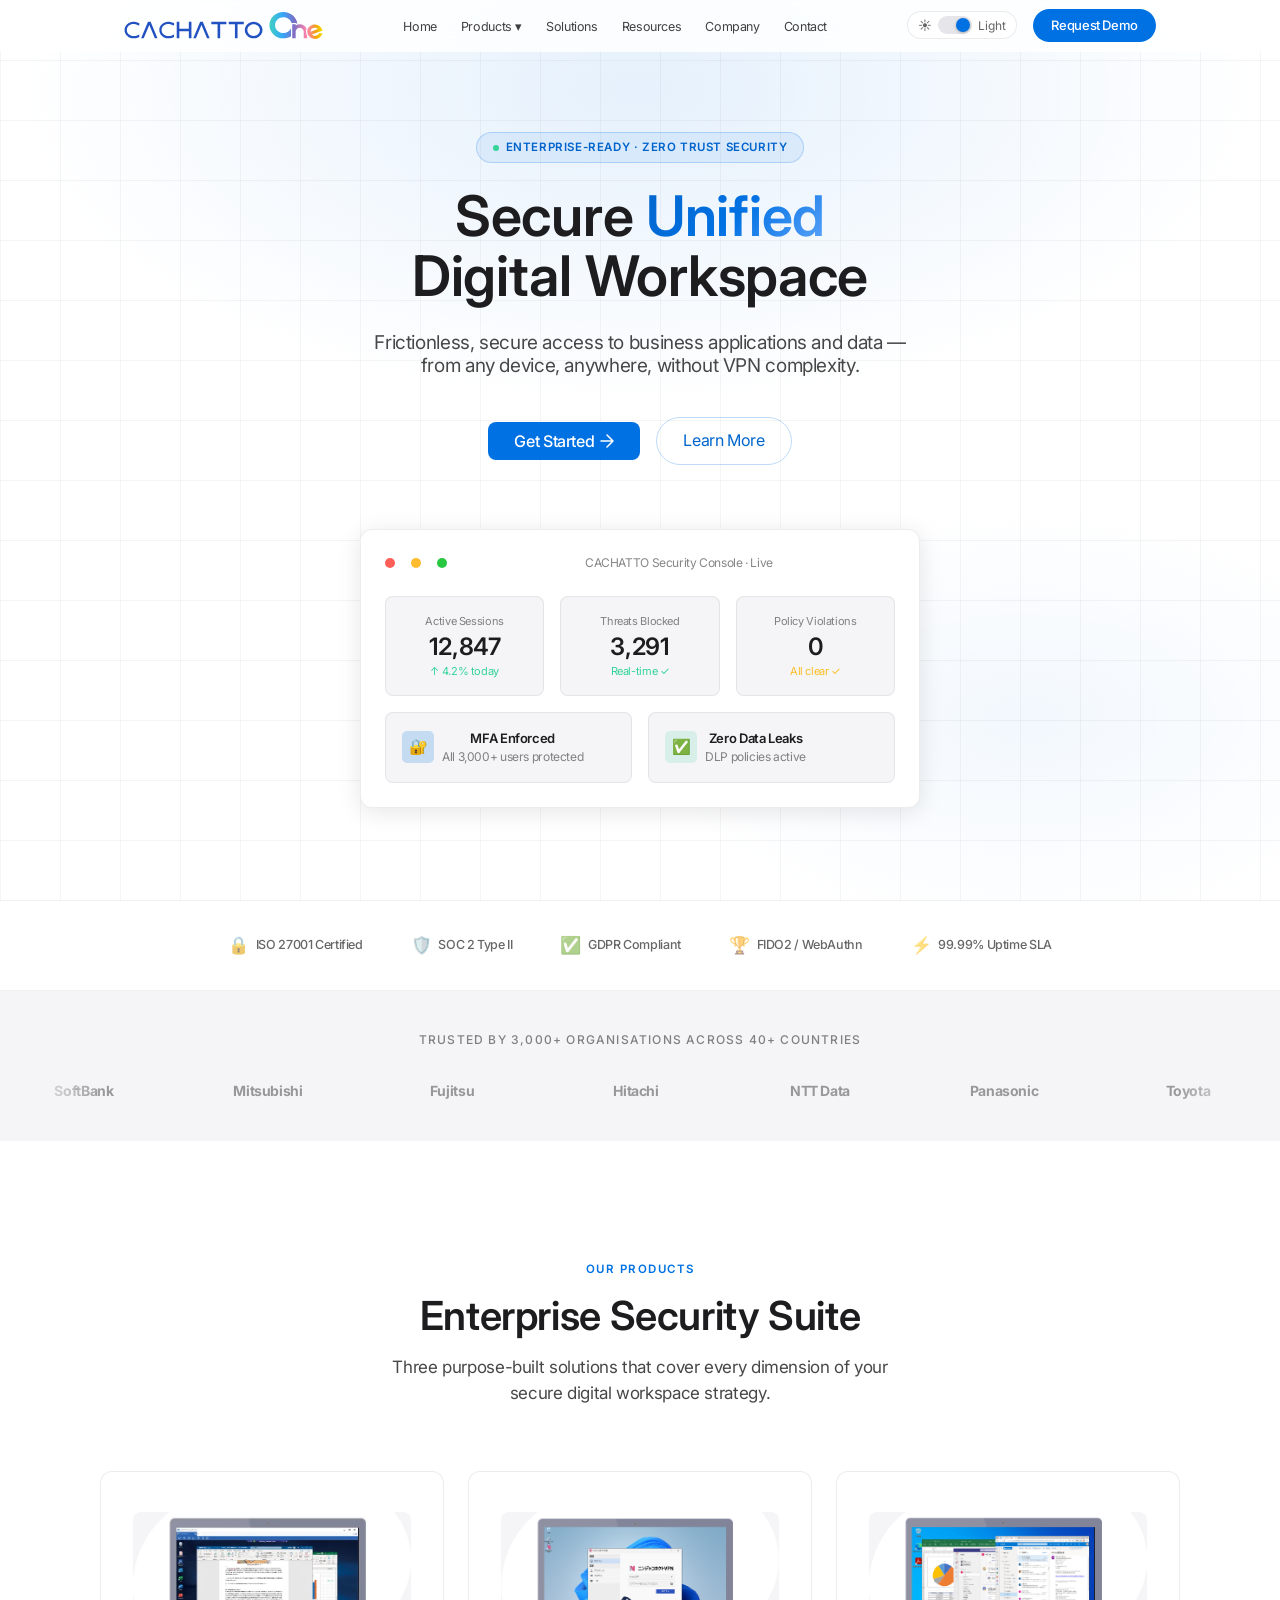
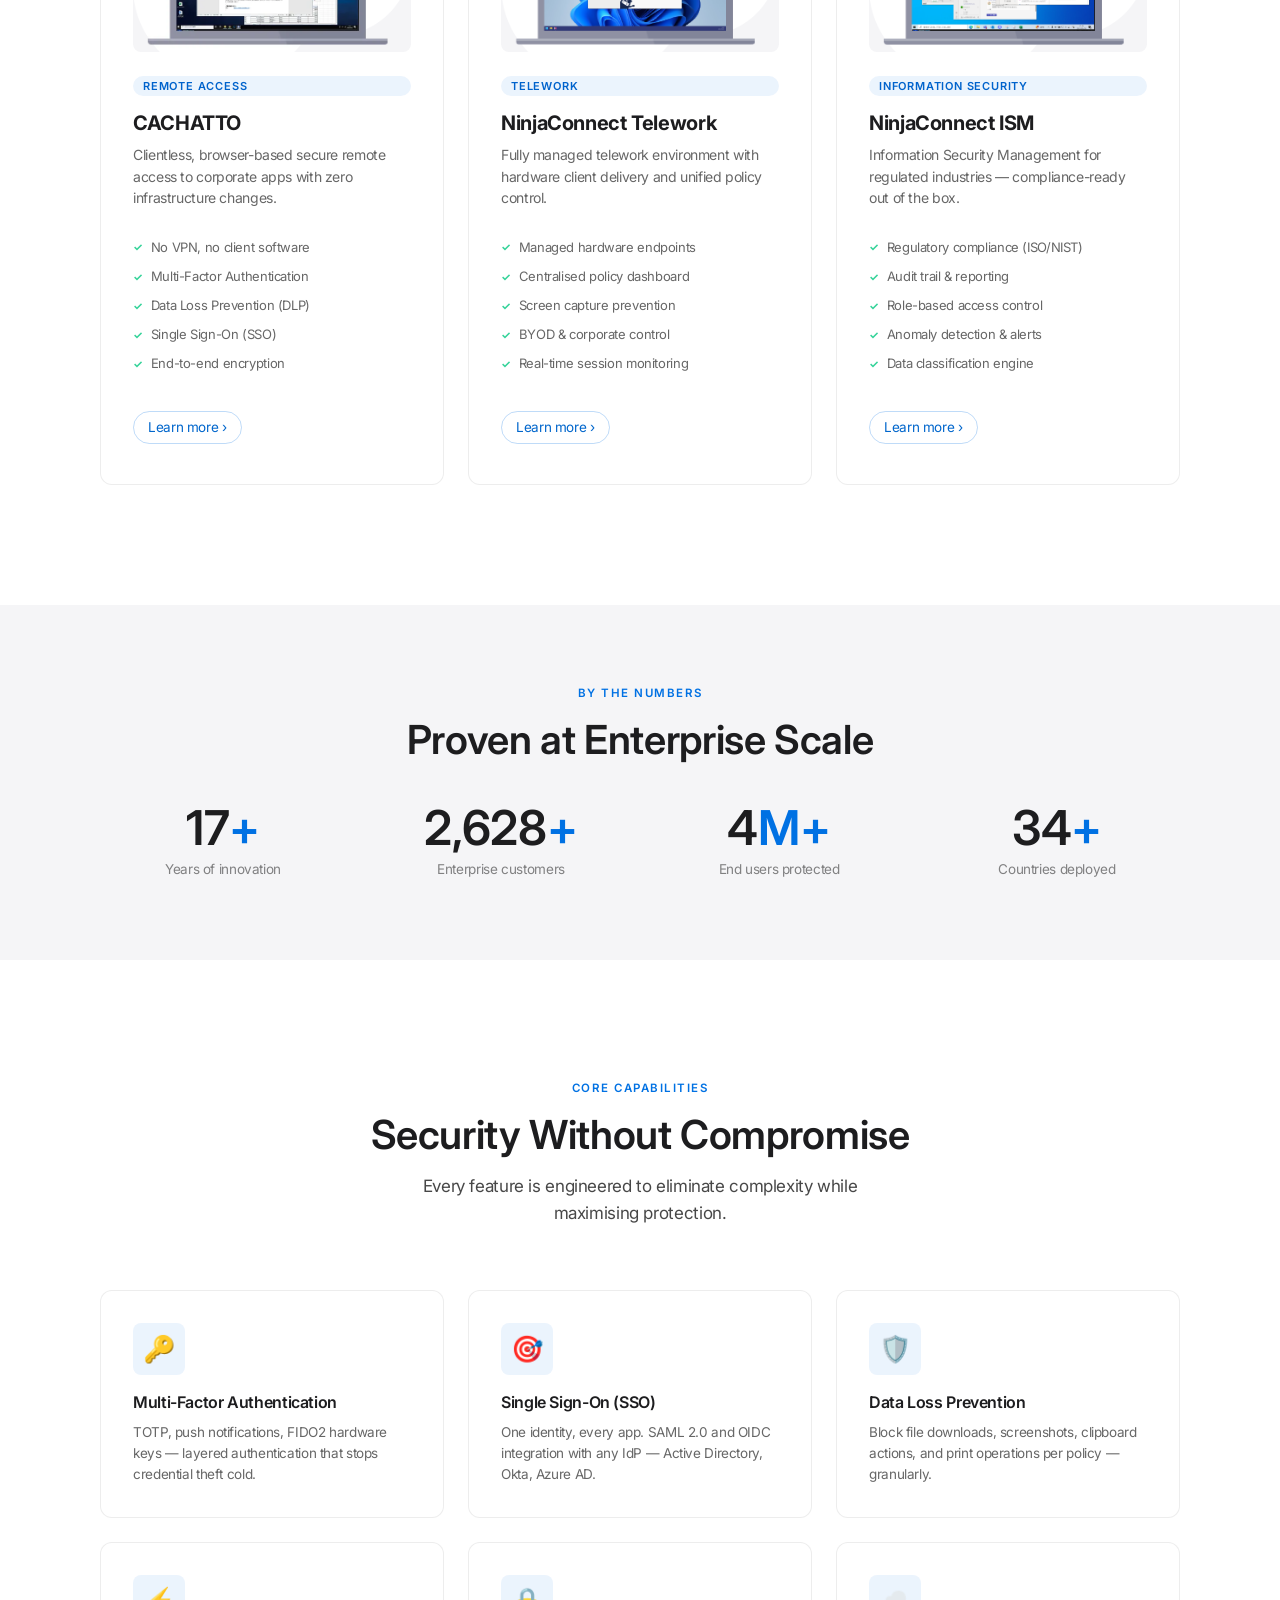
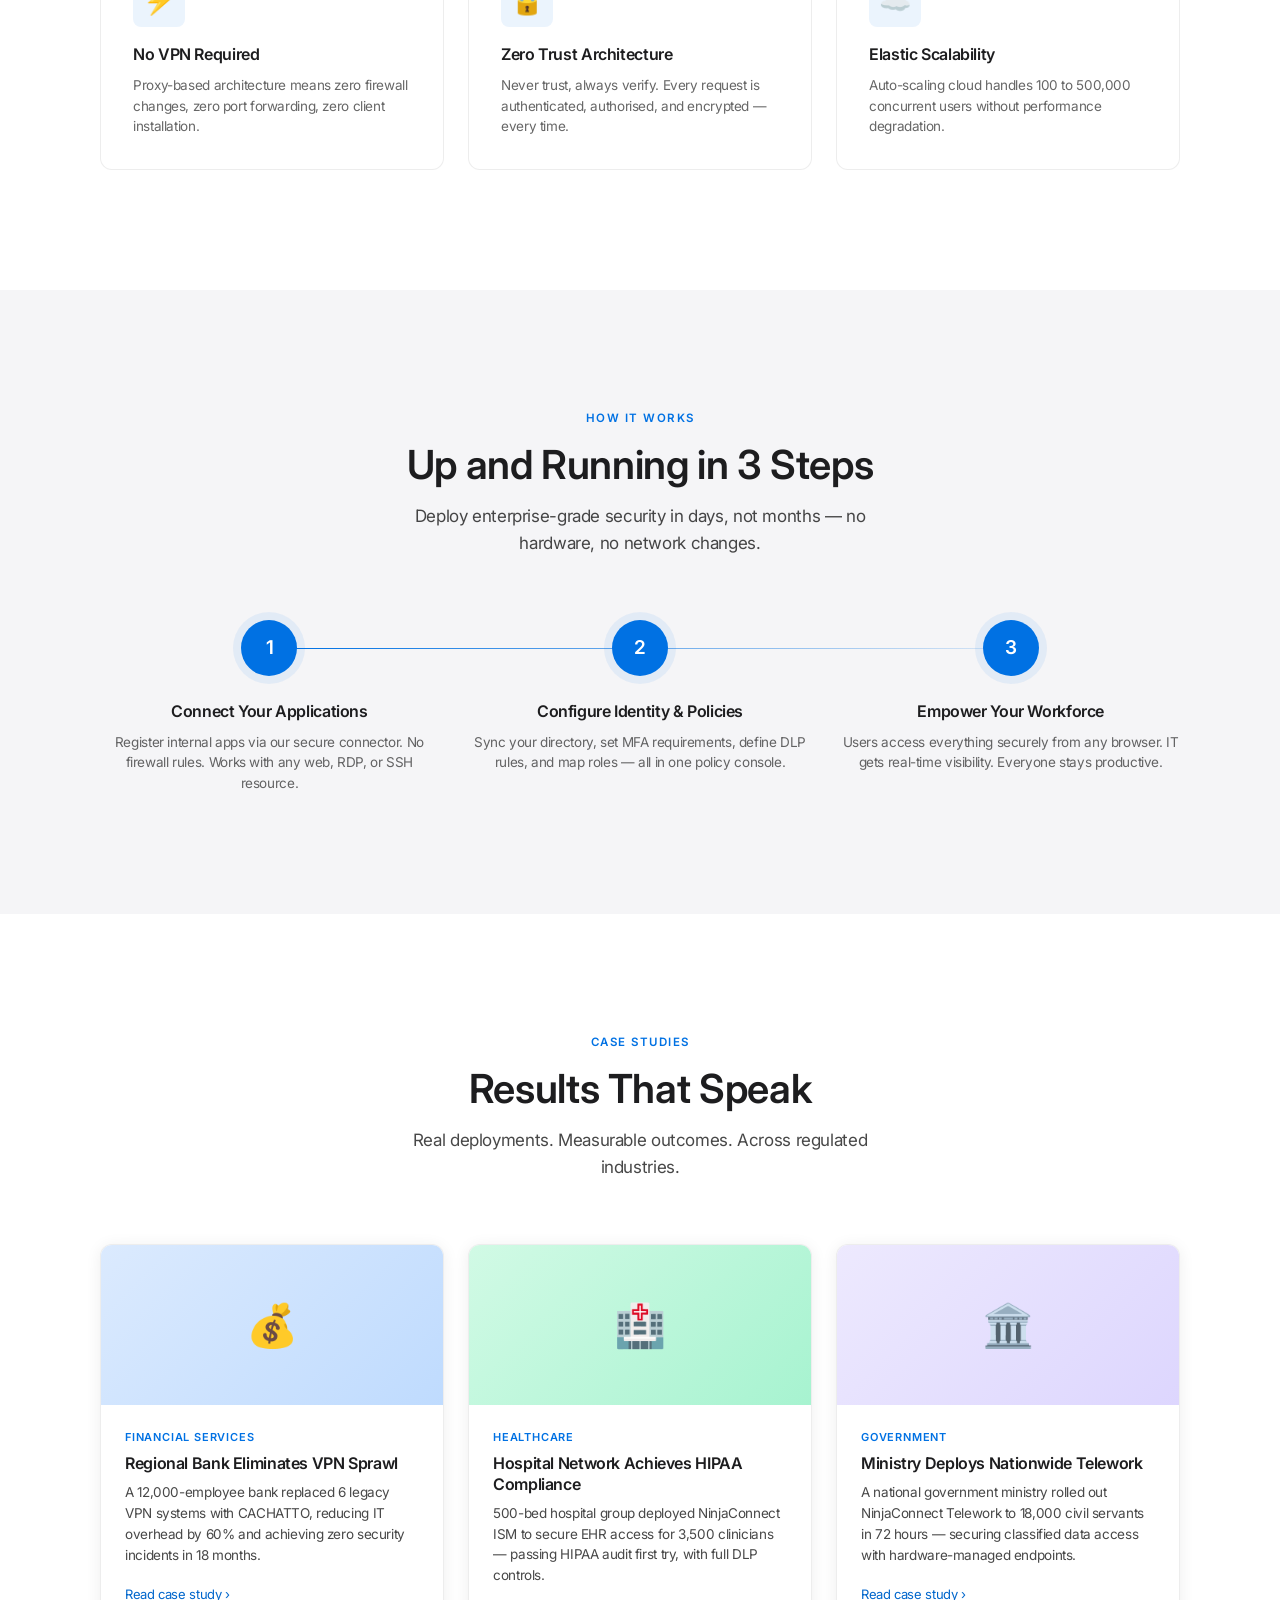
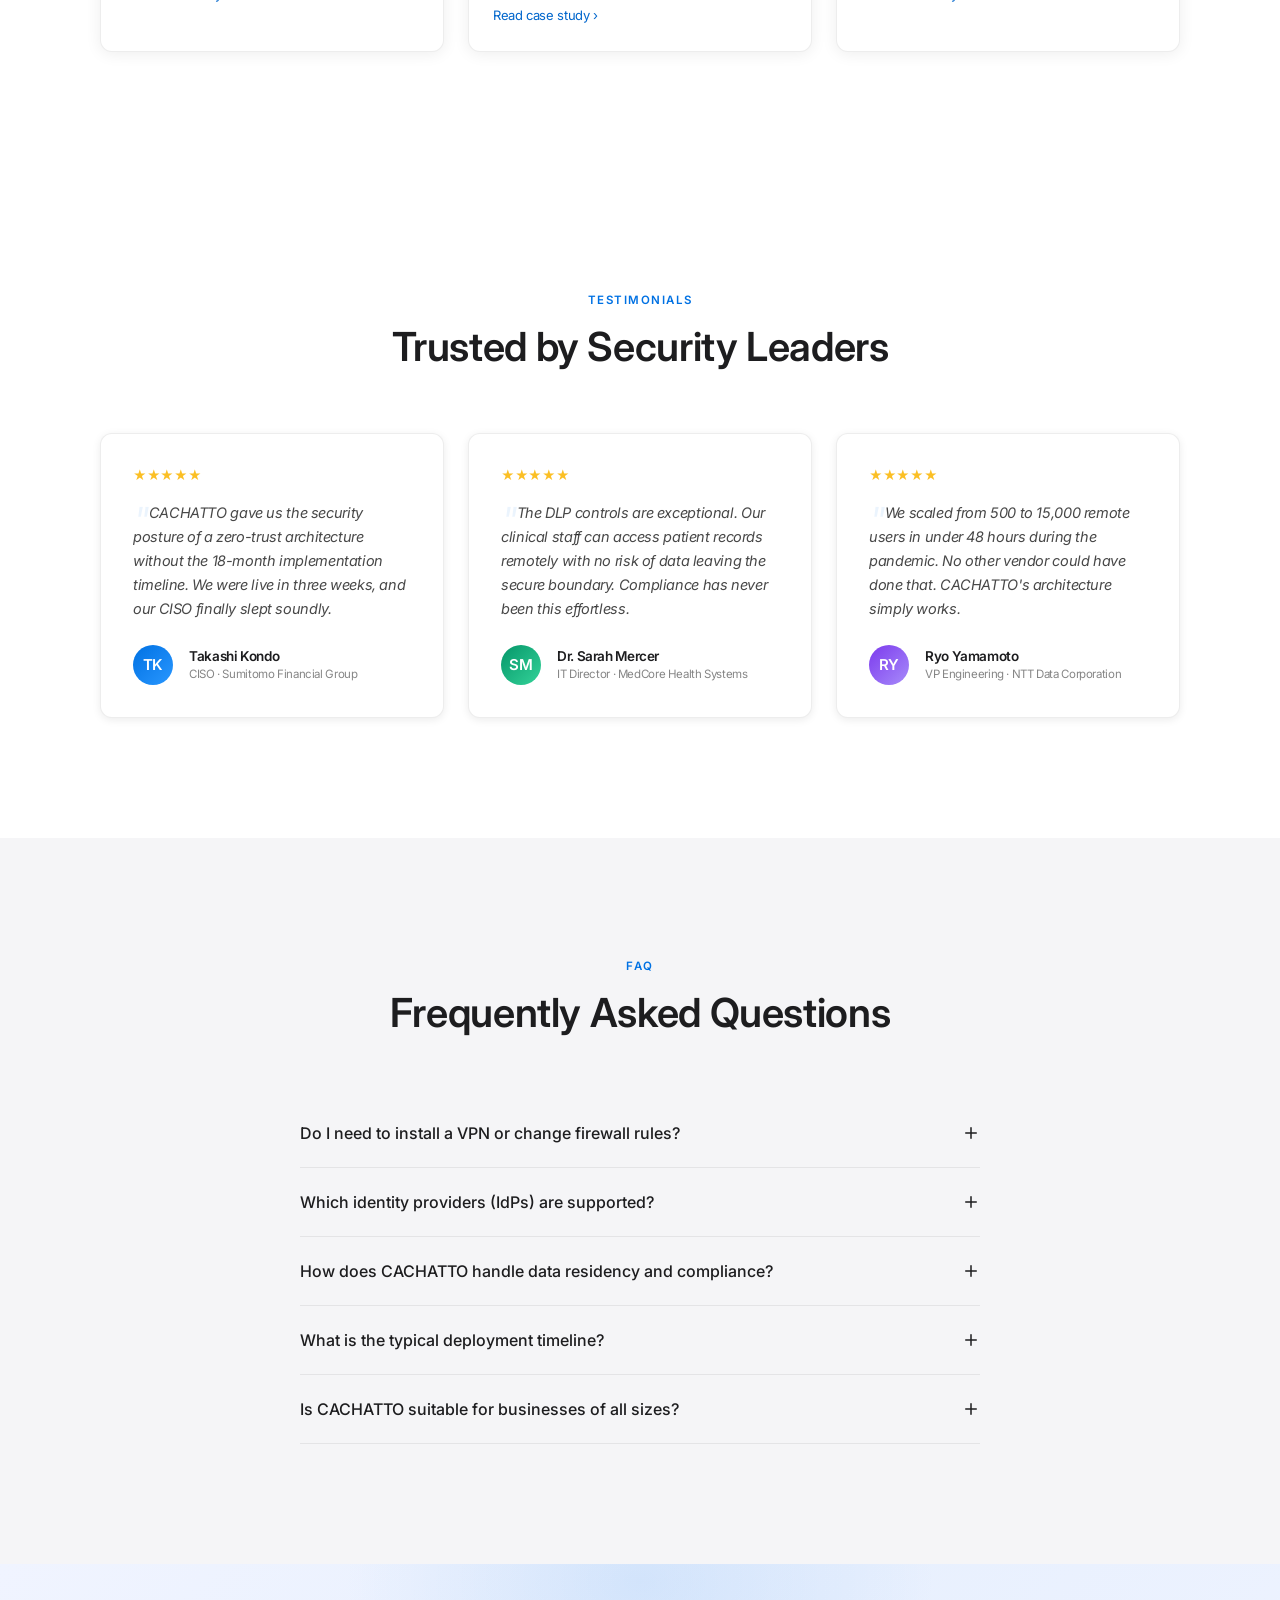
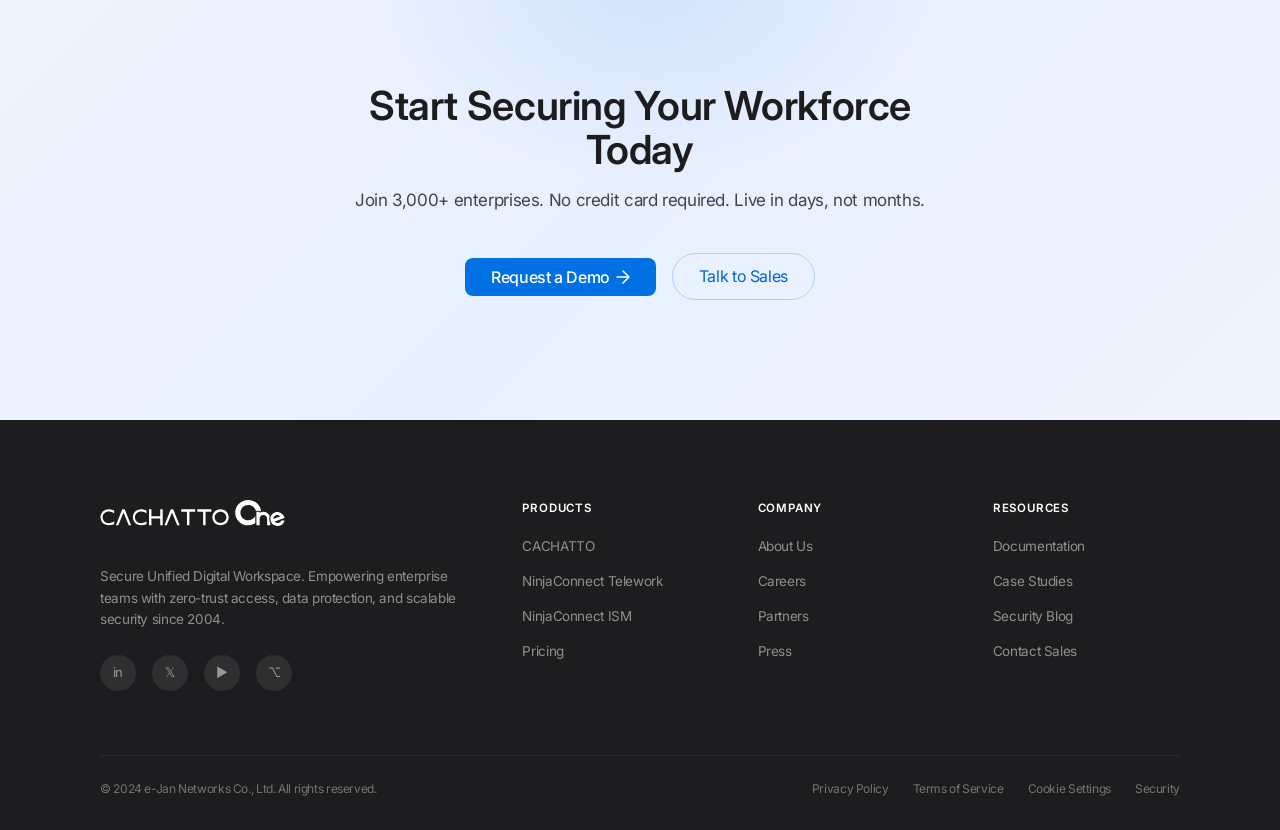
==== index.html @ 0fa95769 "Initialize project structure with Apple-inspired design system and assets" ====
<!DOCTYPE html>
<html lang="en" data-theme="dark">
<head>
  <meta charset="UTF-8" />
  <meta name="viewport" content="width=device-width, initial-scale=1.0" />
  <title>CACHATTO – Secure Unified Digital Workspace</title>
  <meta name="description" content="Enterprise-grade secure digital workspace. Zero-trust remote access, MFA, SSO, and DLP — no VPN required. Trusted by 3,000+ companies worldwide." />
  <meta name="keywords" content="secure remote access, digital workspace, zero trust, MFA, SSO, DLP, cybersecurity, enterprise" />
  <meta property="og:title" content="CACHATTO – Secure Unified Digital Workspace" />
  <meta property="og:description" content="Enable secure access to business applications from any device, anywhere — without VPN complexity." />
  <meta property="og:type" content="website" />
  <!-- Prevent flash of wrong theme — apply before render -->
  <script>
    (function () {
      var saved = localStorage.getItem('cachatto-theme');
      var preferred = window.matchMedia('(prefers-color-scheme: light)').matches ? 'light' : 'dark';
      document.documentElement.setAttribute('data-theme', saved || preferred);
    })();
  </script>
  <link rel="stylesheet" href="style.css" />
  <link rel="icon" href="data:image/svg+xml,<svg xmlns='http://www.w3.org/2000/svg' viewBox='0 0 32 32'><rect width='32' height='32' rx='8' fill='%230071e3'/><text x='50%' y='56%' dominant-baseline='middle' text-anchor='middle' font-family='Arial' font-weight='700' font-size='18' fill='white'>C</text></svg>" />
</head>
<body>

<!-- ============================================================
  NAVIGATION
============================================================ -->
<nav class="nav" id="mainNav" role="navigation" aria-label="Main navigation">
  <div class="nav__inner">

    <!-- Logo — real SVG asset; CSS filter adapts it per theme -->
    <a href="#" class="nav__logo" id="logoHome" aria-label="CACHATTO home">
      <img
        src="Assets/logo_c1_h_clr.svg"
        alt="CACHATTO"
        class="logo-img"
        width="140"
        height="28"
      />
    </a>

    <!-- Desktop links -->
    <ul class="nav__links" role="list">
      <li><a href="#" id="navHome" aria-current="page">Home</a></li>
      <li class="nav__item">
        <a href="#" aria-haspopup="true">Products ▾</a>
        <div class="nav__dropdown" role="menu">
          <a href="#" data-product="cachatto" role="menuitem">CACHATTO</a>
          <a href="#" data-product="ninjaconnect" role="menuitem">NinjaConnect Telework</a>
          <a href="#" data-product="ninjaism" role="menuitem">NinjaConnect ISM</a>
        </div>
      </li>
      <li><a href="#solutions">Solutions</a></li>
      <li><a href="#resources">Resources</a></li>
      <li><a href="#company">Company</a></li>
      <li><a href="#contact">Contact</a></li>
    </ul>

    <!-- Right-side controls: theme toggle + CTA -->
    <div class="nav__controls">
      <!-- THEME TOGGLE -->
      <button
        class="theme-toggle"
        id="themeToggle"
        aria-label="Toggle colour theme"
        title="Switch between dark and light mode"
      >
        <span class="theme-toggle__icon" id="themeIcon" aria-hidden="true">🌙</span>
        <div class="theme-toggle__track" aria-hidden="true">
          <div class="theme-toggle__thumb"></div>
        </div>
        <span class="theme-toggle__label" id="themeLabel">Dark</span>
      </button>

      <a href="#contact" class="nav__cta" id="navCta">Request Demo</a>
    </div>

    <button class="nav__hamburger" id="hamburgerBtn" aria-label="Open menu" aria-expanded="false">
      <span></span><span></span><span></span>
    </button>
  </div>
</nav>

<!-- Mobile nav overlay -->
<div class="nav__mobile" id="mobileNav" role="dialog" aria-modal="true" aria-label="Mobile navigation">
  <button class="nav__mobile-close" id="mobileClose" aria-label="Close menu">✕</button>
  <!-- Mobile nav logo -->
  <a href="#" id="mNavHome" style="margin-bottom:8px;">
    <img src="Assets/logo_c1_h_clr.svg" alt="CACHATTO" class="footer__logo-img" width="130" height="26" />
  </a>
  <a href="#" data-product="cachatto" class="mobile-product">CACHATTO</a>
  <a href="#" data-product="ninjaconnect" class="mobile-product">NinjaConnect Telework</a>
  <a href="#" data-product="ninjaism" class="mobile-product">NinjaConnect ISM</a>
  <a href="#solutions">Solutions</a>
  <a href="#resources">Resources</a>
  <a href="#company">Company</a>
  <a href="#contact">Contact</a>
  <!-- Theme toggle duplicate inside mobile menu -->
  <button class="theme-toggle" id="mobileThemeToggle" aria-label="Toggle colour theme">
    <span class="theme-toggle__icon" id="mobileThemeIcon" aria-hidden="true">🌙</span>
    <div class="theme-toggle__track" aria-hidden="true">
      <div class="theme-toggle__thumb"></div>
    </div>
    <span id="mobileThemeLabel">Dark mode</span>
  </button>
  <a href="#contact" class="btn-primary" style="margin-top:16px;">Request Demo</a>
</div>


<!-- ============================================================
  HOME PAGE
============================================================ -->
<div id="homePage" class="page active">

  <!-- HERO -->
  <section class="hero" aria-label="Hero section">
    <div class="hero__bg" aria-hidden="true"></div>
    <div class="hero__grid" aria-hidden="true"></div>
    <div class="hero__inner">

      <div class="hero__badge fade-in">
        Enterprise-Ready · Zero Trust Security
      </div>

      <h1 class="hero__headline fade-in stagger-1">
        Secure <em>Unified</em><br>Digital Workspace
      </h1>

      <p class="hero__sub fade-in stagger-2">
        Frictionless, secure access to business applications and data —
        from any device, anywhere, without VPN complexity.
      </p>

      <div class="hero__ctas fade-in stagger-3">
        <a href="#contact" class="btn-primary" id="heroGetStarted">
          Get Started
          <svg width="14" height="14" viewBox="0 0 14 14" fill="none" aria-hidden="true">
            <path d="M1 7h12M7 1l6 6-6 6" stroke="currentColor" stroke-width="1.5" stroke-linecap="round" stroke-linejoin="round"/>
          </svg>
        </a>
        <a href="#products" class="btn-outline" id="heroLearnMore">Learn More</a>
      </div>

      <!-- Dashboard illustration -->
      <div class="hero__visual fade-in stagger-3" aria-hidden="true">
        <div class="hero__dashboard">
          <div class="dash-header">
            <div class="dash-dot red"></div>
            <div class="dash-dot yellow"></div>
            <div class="dash-dot green"></div>
            <div class="dash-title">CACHATTO Security Console · Live</div>
          </div>
          <div class="dash-grid">
            <div class="dash-card">
              <div class="dash-card__label">Active Sessions</div>
              <div class="dash-card__val">12,847</div>
              <div class="dash-card__sub">↑ 4.2% today</div>
            </div>
            <div class="dash-card">
              <div class="dash-card__label">Threats Blocked</div>
              <div class="dash-card__val">3,291</div>
              <div class="dash-card__sub">Real-time ✓</div>
            </div>
            <div class="dash-card">
              <div class="dash-card__label">Policy Violations</div>
              <div class="dash-card__val">0</div>
              <div class="dash-card__sub warn">All clear ✓</div>
            </div>
          </div>
          <div class="dash-stat-row">
            <div class="dash-stat">
              <div class="dash-stat__icon blue">🔐</div>
              <div class="dash-stat__text">
                <strong>MFA Enforced</strong>
                All 3,000+ users protected
              </div>
            </div>
            <div class="dash-stat">
              <div class="dash-stat__icon green">✅</div>
              <div class="dash-stat__text">
                <strong>Zero Data Leaks</strong>
                DLP policies active
              </div>
            </div>
          </div>
        </div>
      </div>
    </div>
  </section>

  <!-- TRUST BADGES -->
  <div class="trust-badges" aria-label="Certifications and compliance">
    <div class="trust-badges__inner">
      <div class="trust-badge"><span class="trust-badge__icon">🔒</span> ISO 27001 Certified</div>
      <div class="trust-badge"><span class="trust-badge__icon">🛡️</span> SOC 2 Type II</div>
      <div class="trust-badge"><span class="trust-badge__icon">✅</span> GDPR Compliant</div>
      <div class="trust-badge"><span class="trust-badge__icon">🏆</span> FIDO2 / WebAuthn</div>
      <div class="trust-badge"><span class="trust-badge__icon">⚡</span> 99.99% Uptime SLA</div>
    </div>
  </div>

  <!-- CLIENT LOGO CAROUSEL -->
  <section class="logos" aria-label="Trusted by enterprise clients">
    <p class="logos__label">Trusted by 3,000+ organisations across 40+ countries</p>
    <div class="logos__track-wrap">
      <div class="logos__track" aria-hidden="true">
        <span class="logo-item">SoftBank</span>
        <span class="logo-item">Mitsubishi</span>
        <span class="logo-item">Fujitsu</span>
        <span class="logo-item">Hitachi</span>
        <span class="logo-item">NTT Data</span>
        <span class="logo-item">Panasonic</span>
        <span class="logo-item">Toyota</span>
        <span class="logo-item">Rakuten</span>
        <!-- duplicate for seamless loop -->
        <span class="logo-item">SoftBank</span>
        <span class="logo-item">Mitsubishi</span>
        <span class="logo-item">Fujitsu</span>
        <span class="logo-item">Hitachi</span>
        <span class="logo-item">NTT Data</span>
        <span class="logo-item">Panasonic</span>
        <span class="logo-item">Toyota</span>
        <span class="logo-item">Rakuten</span>
      </div>
    </div>
  </section>

  <!-- PRODUCTS -->
  <section class="products section--dark" id="products" aria-labelledby="productsHeading">
    <div class="section__header">
      <p class="section__eyebrow">Our Products</p>
      <h2 class="section__title" id="productsHeading">Enterprise Security Suite</h2>
      <p class="section__desc">
        Three purpose-built solutions that cover every dimension of your secure digital workspace strategy.
      </p>
    </div>
    <div class="products__grid">

      <article class="product-card fade-in" aria-label="CACHATTO product">
        <div class="product-card__image">
          <img src="Assets/device_crd.webp" alt="CACHATTO secure remote access dashboard on laptop" loading="lazy" />
        </div>
        <span class="product-card__tag">Remote Access</span>
        <h3 class="product-card__title">CACHATTO</h3>
        <p class="product-card__sub">Clientless, browser-based secure remote access to corporate apps with zero infrastructure changes.</p>
        <ul class="product-card__features">
          <li>No VPN, no client software</li>
          <li>Multi-Factor Authentication</li>
          <li>Data Loss Prevention (DLP)</li>
          <li>Single Sign-On (SSO)</li>
          <li>End-to-end encryption</li>
        </ul>
        <a href="#" class="pill-link" data-product="cachatto" id="productCachatto">Learn more ›</a>
      </article>

      <article class="product-card fade-in stagger-1" aria-label="NinjaConnect Telework">
        <div class="product-card__image">
          <img src="Assets/device_ncvpn_c1.webp" alt="NinjaConnect VPN telework client on Windows laptop" loading="lazy" />
        </div>
        <span class="product-card__tag">Telework</span>
        <h3 class="product-card__title">NinjaConnect Telework</h3>
        <p class="product-card__sub">Fully managed telework environment with hardware client delivery and unified policy control.</p>
        <ul class="product-card__features">
          <li>Managed hardware endpoints</li>
          <li>Centralised policy dashboard</li>
          <li>Screen capture prevention</li>
          <li>BYOD &amp; corporate control</li>
          <li>Real-time session monitoring</li>
        </ul>
        <a href="#" class="pill-link" data-product="ninjaconnect" id="productNinja">Learn more ›</a>
      </article>

      <article class="product-card fade-in stagger-2" aria-label="NinjaConnect ISM">
        <div class="product-card__image">
          <img src="Assets/device_cscad.webp" alt="NinjaConnect ISM multi-application dashboard" loading="lazy" />
        </div>
        <span class="product-card__tag">Information Security</span>
        <h3 class="product-card__title">NinjaConnect ISM</h3>
        <p class="product-card__sub">Information Security Management for regulated industries — compliance-ready out of the box.</p>
        <ul class="product-card__features">
          <li>Regulatory compliance (ISO/NIST)</li>
          <li>Audit trail &amp; reporting</li>
          <li>Role-based access control</li>
          <li>Anomaly detection &amp; alerts</li>
          <li>Data classification engine</li>
        </ul>
        <a href="#" class="pill-link" data-product="ninjaism" id="productISM">Learn more ›</a>
      </article>

    </div>
  </section>

  <!-- STATS -->
  <section class="stats" aria-labelledby="statsHeading">
    <div class="container">
      <div class="section__header" style="margin-bottom:var(--s5);">
        <p class="section__eyebrow">By the Numbers</p>
        <h2 class="section__title" id="statsHeading">Proven at Enterprise Scale</h2>
      </div>
      <div class="stats__grid">
        <div class="stat-item fade-in">
          <div class="stat-item__val"><span class="counter" data-target="20">0</span><span class="accent-num">+</span></div>
          <div class="stat-item__label">Years of innovation</div>
        </div>
        <div class="stat-item fade-in stagger-1">
          <div class="stat-item__val"><span class="counter" data-target="3000">0</span><span class="accent-num">+</span></div>
          <div class="stat-item__label">Enterprise customers</div>
        </div>
        <div class="stat-item fade-in stagger-2">
          <div class="stat-item__val"><span class="counter" data-target="5">0</span><span class="accent-num">M+</span></div>
          <div class="stat-item__label">End users protected</div>
        </div>
        <div class="stat-item fade-in stagger-3">
          <div class="stat-item__val"><span class="counter" data-target="40">0</span><span class="accent-num">+</span></div>
          <div class="stat-item__label">Countries deployed</div>
        </div>
      </div>
    </div>
  </section>

  <!-- FEATURES -->
  <section class="features section--dark" id="solutions" aria-labelledby="featuresHeading">
    <div class="section__header">
      <p class="section__eyebrow">Core Capabilities</p>
      <h2 class="section__title" id="featuresHeading">Security Without Compromise</h2>
      <p class="section__desc">Every feature is engineered to eliminate complexity while maximising protection.</p>
    </div>
    <div class="features__grid container">
      <article class="feature-card fade-in">
        <div class="feature-card__icon">🔑</div>
        <h3 class="feature-card__title">Multi-Factor Authentication</h3>
        <p class="feature-card__desc">TOTP, push notifications, FIDO2 hardware keys — layered authentication that stops credential theft cold.</p>
      </article>
      <article class="feature-card fade-in stagger-1">
        <div class="feature-card__icon">🎯</div>
        <h3 class="feature-card__title">Single Sign-On (SSO)</h3>
        <p class="feature-card__desc">One identity, every app. SAML 2.0 and OIDC integration with any IdP — Active Directory, Okta, Azure AD.</p>
      </article>
      <article class="feature-card fade-in stagger-2">
        <div class="feature-card__icon">🛡️</div>
        <h3 class="feature-card__title">Data Loss Prevention</h3>
        <p class="feature-card__desc">Block file downloads, screenshots, clipboard actions, and print operations per policy — granularly.</p>
      </article>
      <article class="feature-card fade-in">
        <div class="feature-card__icon">⚡</div>
        <h3 class="feature-card__title">No VPN Required</h3>
        <p class="feature-card__desc">Proxy-based architecture means zero firewall changes, zero port forwarding, zero client installation.</p>
      </article>
      <article class="feature-card fade-in stagger-1">
        <div class="feature-card__icon">🔒</div>
        <h3 class="feature-card__title">Zero Trust Architecture</h3>
        <p class="feature-card__desc">Never trust, always verify. Every request is authenticated, authorised, and encrypted — every time.</p>
      </article>
      <article class="feature-card fade-in stagger-2">
        <div class="feature-card__icon">☁️</div>
        <h3 class="feature-card__title">Elastic Scalability</h3>
        <p class="feature-card__desc">Auto-scaling cloud handles 100 to 500,000 concurrent users without performance degradation.</p>
      </article>
    </div>
  </section>

  <!-- HOW IT WORKS -->
  <section class="how" id="how" aria-labelledby="howHeading">
    <div class="section__header">
      <p class="section__eyebrow">How It Works</p>
      <h2 class="section__title" id="howHeading">Up and Running in 3 Steps</h2>
      <p class="section__desc">Deploy enterprise-grade security in days, not months — no hardware, no network changes.</p>
    </div>
    <div class="how__steps container">
      <div class="how-step fade-in">
        <div class="how-step__num">1</div>
        <h3 class="how-step__title">Connect Your Applications</h3>
        <p class="how-step__desc">Register internal apps via our secure connector. No firewall rules. Works with any web, RDP, or SSH resource.</p>
      </div>
      <div class="how-step fade-in stagger-1">
        <div class="how-step__num">2</div>
        <h3 class="how-step__title">Configure Identity &amp; Policies</h3>
        <p class="how-step__desc">Sync your directory, set MFA requirements, define DLP rules, and map roles — all in one policy console.</p>
      </div>
      <div class="how-step fade-in stagger-2">
        <div class="how-step__num">3</div>
        <h3 class="how-step__title">Empower Your Workforce</h3>
        <p class="how-step__desc">Users access everything securely from any browser. IT gets real-time visibility. Everyone stays productive.</p>
      </div>
    </div>
  </section>

  <!-- CASE STUDIES -->
  <section class="cases" id="resources" aria-labelledby="casesHeading">
    <div class="section__header">
      <p class="section__eyebrow">Case Studies</p>
      <h2 class="section__title" id="casesHeading">Results That Speak</h2>
      <p class="section__desc">Real deployments. Measurable outcomes. Across regulated industries.</p>
    </div>
    <div class="cases__grid container">
      <article class="case-card fade-in">
        <div class="case-card__thumb finance">💰</div>
        <div class="case-card__body">
          <p class="case-card__tag">Financial Services</p>
          <h3 class="case-card__title">Regional Bank Eliminates VPN Sprawl</h3>
          <p class="case-card__desc">A 12,000-employee bank replaced 6 legacy VPN systems with CACHATTO, reducing IT overhead by 60% and achieving zero security incidents in 18 months.</p>
          <a href="#" class="read-more">Read case study ›</a>
        </div>
      </article>
      <article class="case-card fade-in stagger-1">
        <div class="case-card__thumb health">🏥</div>
        <div class="case-card__body">
          <p class="case-card__tag">Healthcare</p>
          <h3 class="case-card__title">Hospital Network Achieves HIPAA Compliance</h3>
          <p class="case-card__desc">500-bed hospital group deployed NinjaConnect ISM to secure EHR access for 3,500 clinicians — passing HIPAA audit first try, with full DLP controls.</p>
          <a href="#" class="read-more">Read case study ›</a>
        </div>
      </article>
      <article class="case-card fade-in stagger-2">
        <div class="case-card__thumb govt">🏛️</div>
        <div class="case-card__body">
          <p class="case-card__tag">Government</p>
          <h3 class="case-card__title">Ministry Deploys Nationwide Telework</h3>
          <p class="case-card__desc">A national government ministry rolled out NinjaConnect Telework to 18,000 civil servants in 72 hours — securing classified data access with hardware-managed endpoints.</p>
          <a href="#" class="read-more">Read case study ›</a>
        </div>
      </article>
    </div>
  </section>

  <!-- TESTIMONIALS -->
  <section class="testimonials section--dark" aria-labelledby="testiHeading">
    <div class="section__header">
      <p class="section__eyebrow">Testimonials</p>
      <h2 class="section__title" id="testiHeading">Trusted by Security Leaders</h2>
    </div>
    <div class="testimonials__grid container">
      <article class="testi-card fade-in">
        <div class="testi-card__stars">★★★★★</div>
        <p class="testi-card__quote">CACHATTO gave us the security posture of a zero-trust architecture without the 18-month implementation timeline. We were live in three weeks, and our CISO finally slept soundly.</p>
        <div class="testi-card__author">
          <div class="testi-card__avatar" style="background:linear-gradient(135deg,#0071e3,#2997ff);">TK</div>
          <div>
            <div class="testi-card__name">Takashi Kondo</div>
            <div class="testi-card__role">CISO · Sumitomo Financial Group</div>
          </div>
        </div>
      </article>
      <article class="testi-card fade-in stagger-1">
        <div class="testi-card__stars">★★★★★</div>
        <p class="testi-card__quote">The DLP controls are exceptional. Our clinical staff can access patient records remotely with no risk of data leaving the secure boundary. Compliance has never been this effortless.</p>
        <div class="testi-card__author">
          <div class="testi-card__avatar" style="background:linear-gradient(135deg,#059669,#34d399);">SM</div>
          <div>
            <div class="testi-card__name">Dr. Sarah Mercer</div>
            <div class="testi-card__role">IT Director · MedCore Health Systems</div>
          </div>
        </div>
      </article>
      <article class="testi-card fade-in stagger-2">
        <div class="testi-card__stars">★★★★★</div>
        <p class="testi-card__quote">We scaled from 500 to 15,000 remote users in under 48 hours during the pandemic. No other vendor could have done that. CACHATTO's architecture simply works.</p>
        <div class="testi-card__author">
          <div class="testi-card__avatar" style="background:linear-gradient(135deg,#7c3aed,#a78bfa);">RY</div>
          <div>
            <div class="testi-card__name">Ryo Yamamoto</div>
            <div class="testi-card__role">VP Engineering · NTT Data Corporation</div>
          </div>
        </div>
      </article>
    </div>
  </section>

  <!-- FAQ -->
  <section class="faq" aria-labelledby="faqHeading">
    <div class="section__header">
      <p class="section__eyebrow">FAQ</p>
      <h2 class="section__title" id="faqHeading">Frequently Asked Questions</h2>
    </div>
    <div class="faq__list" role="list">
      <div class="faq__item" role="listitem">
        <button class="faq__q" aria-expanded="false">
          Do I need to install a VPN or change firewall rules?
          <svg viewBox="0 0 24 24" fill="none" aria-hidden="true"><path d="M12 5v14M5 12h14" stroke-width="2" stroke-linecap="round"/></svg>
        </button>
        <div class="faq__a">No. CACHATTO uses a reverse-proxy architecture that requires zero firewall changes, zero open inbound ports, and zero client software installation. Your existing network topology remains completely unchanged.</div>
      </div>
      <div class="faq__item" role="listitem">
        <button class="faq__q" aria-expanded="false">
          Which identity providers (IdPs) are supported?
          <svg viewBox="0 0 24 24" fill="none" aria-hidden="true"><path d="M12 5v14M5 12h14" stroke-width="2" stroke-linecap="round"/></svg>
        </button>
        <div class="faq__a">CACHATTO integrates via SAML 2.0 and OIDC: Microsoft Azure AD / Entra ID, Okta, Google Workspace, Active Directory (on-premise via LDAP), Ping Identity, and more. Custom SAML integrations are available on Enterprise plans.</div>
      </div>
      <div class="faq__item" role="listitem">
        <button class="faq__q" aria-expanded="false">
          How does CACHATTO handle data residency and compliance?
          <svg viewBox="0 0 24 24" fill="none" aria-hidden="true"><path d="M12 5v14M5 12h14" stroke-width="2" stroke-linecap="round"/></svg>
        </button>
        <div class="faq__a">CACHATTO operates data centres in Japan, US, EU, and APAC. You choose where your data is processed and stored. We are ISO 27001 certified, SOC 2 Type II audited, GDPR compliant, and support HIPAA and PCI-DSS.</div>
      </div>
      <div class="faq__item" role="listitem">
        <button class="faq__q" aria-expanded="false">
          What is the typical deployment timeline?
          <svg viewBox="0 0 24 24" fill="none" aria-hidden="true"><path d="M12 5v14M5 12h14" stroke-width="2" stroke-linecap="round"/></svg>
        </button>
        <div class="faq__a">Most customers are fully operational within 1–3 weeks. Our onboarding team handles integration, directory sync, and policy configuration with a dedicated CSM assigned to every enterprise account.</div>
      </div>
      <div class="faq__item" role="listitem">
        <button class="faq__q" aria-expanded="false">
          Is CACHATTO suitable for businesses of all sizes?
          <svg viewBox="0 0 24 24" fill="none" aria-hidden="true"><path d="M12 5v14M5 12h14" stroke-width="2" stroke-linecap="round"/></svg>
        </button>
        <div class="faq__a">Yes. CACHATTO scales from 10 to 500,000+ users. SMB plans start with simple self-serve setup; Enterprise plans include volume licensing, dedicated infrastructure, custom SLA, and 24/7 NOC support.</div>
      </div>
    </div>
  </section>

  <!-- CTA BANNER -->
  <section class="cta-banner" id="contact" aria-labelledby="ctaHeading">
    <div class="cta-banner__inner">
      <h2 class="cta-banner__title" id="ctaHeading">Start Securing Your Workforce Today</h2>
      <p class="cta-banner__sub">Join 3,000+ enterprises. No credit card required. Live in days, not months.</p>
      <div class="cta-banner__ctas">
        <a href="mailto:sales@cachatto.com" class="btn-primary" id="ctaDemo">
          Request a Demo
          <svg width="14" height="14" viewBox="0 0 14 14" fill="none" aria-hidden="true"><path d="M1 7h12M7 1l6 6-6 6" stroke="currentColor" stroke-width="1.5" stroke-linecap="round" stroke-linejoin="round"/></svg>
        </a>
        <a href="tel:+813-0000-0000" class="btn-outline" id="ctaCall">Talk to Sales</a>
      </div>
    </div>
  </section>

</div><!-- /#homePage -->


<!-- ============================================================
  PRODUCT PAGE: CACHATTO
============================================================ -->
<div id="page-cachatto" class="page" aria-label="CACHATTO product page">
  <button class="back-btn" data-back="home">← Back to Home</button>
  <section class="product-hero section--dark" aria-labelledby="cachattoPH">
    <div>
      <p class="product-hero__label">Remote Access</p>
      <h1 class="product-hero__title" id="cachattoPH">CACHATTO</h1>
      <p class="product-hero__desc">Clientless, browser-based secure remote access — without VPN complexity or infrastructure changes.</p>
      <div class="hero__ctas"><a href="mailto:sales@cachatto.com" class="btn-primary">Request Demo</a><a href="#" class="btn-outline">View Datasheet</a></div>
    </div>
  </section>
  <section class="features section--dark" aria-labelledby="cachattoFeat">
    <div class="section__header"><p class="section__eyebrow">Core Features</p><h2 class="section__title" id="cachattoFeat">Everything You Need</h2></div>
    <div class="features__grid container">
      <article class="feature-card fade-in"><div class="feature-card__icon">🔑</div><h3 class="feature-card__title">MFA &amp; Passwordless</h3><p class="feature-card__desc">TOTP, SMS, push, and FIDO2 hardware keys with adaptive risk-based authentication policies.</p></article>
      <article class="feature-card fade-in stagger-1"><div class="feature-card__icon">🎯</div><h3 class="feature-card__title">Single Sign-On</h3><p class="feature-card__desc">SAML 2.0 and OIDC integration. One login for all apps — web, RDP, SSH, VDI, and more.</p></article>
      <article class="feature-card fade-in stagger-2"><div class="feature-card__icon">🛡️</div><h3 class="feature-card__title">Data Loss Prevention</h3><p class="feature-card__desc">Block downloads, clipboard, screenshots, and print at the session level — per user, group, or app.</p></article>
      <article class="feature-card fade-in"><div class="feature-card__icon">⚡</div><h3 class="feature-card__title">No-Client Architecture</h3><p class="feature-card__desc">All access via standard browser. Zero endpoint agent. Works on managed and unmanaged devices alike.</p></article>
      <article class="feature-card fade-in stagger-1"><div class="feature-card__icon">📊</div><h3 class="feature-card__title">Audit &amp; Compliance</h3><p class="feature-card__desc">Immutable session logs, screen-recording replay, and exportable compliance reports out of the box.</p></article>
      <article class="feature-card fade-in stagger-2"><div class="feature-card__icon">☁️</div><h3 class="feature-card__title">Cloud &amp; On-Prem</h3><p class="feature-card__desc">Deploy to managed cloud or your own private cloud. Hybrid models supported for regulated sectors.</p></article>
    </div>
  </section>
  <section class="how" aria-labelledby="cachattoHow">
    <div class="section__header"><p class="section__eyebrow">How It Works</p><h2 class="section__title" id="cachattoHow">Three Steps to Zero Trust</h2></div>
    <div class="how__steps container">
      <div class="how-step fade-in"><div class="how-step__num">1</div><h3 class="how-step__title">Register Apps</h3><p class="how-step__desc">Point CACHATTO at any internal URL, RDP host, or SSH server. No agents, no port changes.</p></div>
      <div class="how-step fade-in stagger-1"><div class="how-step__num">2</div><h3 class="how-step__title">Set Identity Policy</h3><p class="how-step__desc">Sync your AD/IdP. Define MFA, device trust, and access policies in minutes.</p></div>
      <div class="how-step fade-in stagger-2"><div class="how-step__num">3</div><h3 class="how-step__title">Go Live</h3><p class="how-step__desc">Users log in through their browser, see exactly the apps they're permitted — nothing more.</p></div>
    </div>
  </section>
  <section class="cta-banner" aria-labelledby="cachattoCtaH">
    <div class="cta-banner__inner">
      <h2 class="cta-banner__title" id="cachattoCtaH">Ready to Go Clientless?</h2>
      <p class="cta-banner__sub">See CACHATTO live in a personalised 30-minute demo.</p>
      <div class="cta-banner__ctas">
        <a href="mailto:sales@cachatto.com" class="btn-primary">Request Demo</a>
        <a href="#" class="btn-outline" data-back="home">Back to Home</a>
      </div>
    </div>
  </section>
</div><!-- /#page-cachatto -->


<!-- ============================================================
  PRODUCT PAGE: NinjaConnect Telework
============================================================ -->
<div id="page-ninjaconnect" class="page" aria-label="NinjaConnect Telework product page">
  <button class="back-btn" data-back="home">← Back to Home</button>
  <section class="product-hero section--dark" aria-labelledby="ninjaPH">
    <div>
      <p class="product-hero__label">Telework Solution</p>
      <h1 class="product-hero__title" id="ninjaPH">NinjaConnect Telework</h1>
      <p class="product-hero__desc">Fully managed, hardware-delivered telework environments with centralised security and policy control.</p>
      <div class="hero__ctas"><a href="mailto:sales@cachatto.com" class="btn-primary">Request Demo</a><a href="#" class="btn-outline">View Datasheet</a></div>
    </div>
  </section>
  <section class="features section--dark" aria-labelledby="ninjaFeat">
    <div class="section__header"><p class="section__eyebrow">Core Features</p><h2 class="section__title" id="ninjaFeat">Complete Telework Control</h2></div>
    <div class="features__grid container">
      <article class="feature-card fade-in"><div class="feature-card__icon">💻</div><h3 class="feature-card__title">Managed Endpoint Delivery</h3><p class="feature-card__desc">Pre-configured secure hardware shipped directly to employees. IT retains full remote management.</p></article>
      <article class="feature-card fade-in stagger-1"><div class="feature-card__icon">📋</div><h3 class="feature-card__title">Centralised Policy Console</h3><p class="feature-card__desc">Define and enforce security policies across all telework endpoints from a single dashboard.</p></article>
      <article class="feature-card fade-in stagger-2"><div class="feature-card__icon">🚫</div><h3 class="feature-card__title">Screen Capture Prevention</h3><p class="feature-card__desc">Hardware-level controls prevent screenshots, video recording, and screen-sharing of sensitive content.</p></article>
      <article class="feature-card fade-in"><div class="feature-card__icon">👥</div><h3 class="feature-card__title">BYOD Integration</h3><p class="feature-card__desc">Support employee-owned devices with containerised corporate profiles — work and personal data separate.</p></article>
      <article class="feature-card fade-in stagger-1"><div class="feature-card__icon">📡</div><h3 class="feature-card__title">Real-Time Monitoring</h3><p class="feature-card__desc">Live session visibility, anomaly alerts, and productivity analytics without employee privacy invasion.</p></article>
      <article class="feature-card fade-in stagger-2"><div class="feature-card__icon">🔄</div><h3 class="feature-card__title">Automatic Updates</h3><p class="feature-card__desc">Security patches and policy updates deployed silently OTA. Endpoints stay current without user intervention.</p></article>
    </div>
  </section>
  <section class="cta-banner" aria-labelledby="ninjaCtaH">
    <div class="cta-banner__inner">
      <h2 class="cta-banner__title" id="ninjaCtaH">Scale Telework Securely</h2>
      <p class="cta-banner__sub">From 10 to 50,000 remote workers — NinjaConnect scales with you.</p>
      <div class="cta-banner__ctas">
        <a href="mailto:sales@cachatto.com" class="btn-primary">Request Demo</a>
        <a href="#" class="btn-outline" data-back="home">Back to Home</a>
      </div>
    </div>
  </section>
</div><!-- /#page-ninjaconnect -->


<!-- ============================================================
  PRODUCT PAGE: NinjaConnect ISM
============================================================ -->
<div id="page-ninjaism" class="page" aria-label="NinjaConnect ISM product page">
  <button class="back-btn" data-back="home">← Back to Home</button>
  <section class="product-hero section--dark" aria-labelledby="ismPH">
    <div>
      <p class="product-hero__label">Information Security Management</p>
      <h1 class="product-hero__title" id="ismPH">NinjaConnect ISM</h1>
      <p class="product-hero__desc">Compliance-ready information security management for regulated industries — ISO, NIST, HIPAA, and beyond.</p>
      <div class="hero__ctas"><a href="mailto:sales@cachatto.com" class="btn-primary">Request Demo</a><a href="#" class="btn-outline">View Datasheet</a></div>
    </div>
  </section>
  <section class="features section--dark" aria-labelledby="ismFeat">
    <div class="section__header"><p class="section__eyebrow">Core Features</p><h2 class="section__title" id="ismFeat">Compliance by Design</h2></div>
    <div class="features__grid container">
      <article class="feature-card fade-in"><div class="feature-card__icon">📜</div><h3 class="feature-card__title">Regulatory Compliance</h3><p class="feature-card__desc">Pre-built controls for ISO 27001, NIST CSF, HIPAA, PCI-DSS, GDPR, and regional frameworks.</p></article>
      <article class="feature-card fade-in stagger-1"><div class="feature-card__icon">📊</div><h3 class="feature-card__title">Audit Trail &amp; Reporting</h3><p class="feature-card__desc">Immutable event logs with automated compliance reports ready for auditor submission.</p></article>
      <article class="feature-card fade-in stagger-2"><div class="feature-card__icon">👤</div><h3 class="feature-card__title">Role-Based Access Control</h3><p class="feature-card__desc">Fine-grained RBAC with dynamic policy evaluation. Access follows the user, not the network.</p></article>
      <article class="feature-card fade-in"><div class="feature-card__icon">🚨</div><h3 class="feature-card__title">Anomaly Detection</h3><p class="feature-card__desc">ML-powered behavioural baselines with real-time alerts for suspicious access patterns and insider threats.</p></article>
      <article class="feature-card fade-in stagger-1"><div class="feature-card__icon">🏷️</div><h3 class="feature-card__title">Data Classification</h3><p class="feature-card__desc">Automatic classification of sensitive data across file stores, email, and collaboration tools.</p></article>
      <article class="feature-card fade-in stagger-2"><div class="feature-card__icon">🔗</div><h3 class="feature-card__title">SIEM Integration</h3><p class="feature-card__desc">Native connectors for Splunk, Microsoft Sentinel, Elastic SIEM, and generic syslog/CEF export.</p></article>
    </div>
  </section>
  <section class="cta-banner" aria-labelledby="ismCtaH">
    <div class="cta-banner__inner">
      <h2 class="cta-banner__title" id="ismCtaH">Achieve Compliance with Confidence</h2>
      <p class="cta-banner__sub">Pass your next audit — first time, every time.</p>
      <div class="cta-banner__ctas">
        <a href="mailto:sales@cachatto.com" class="btn-primary">Request Demo</a>
        <a href="#" class="btn-outline" data-back="home">Back to Home</a>
      </div>
    </div>
  </section>
</div><!-- /#page-ninjaism -->


<!-- ============================================================
  FOOTER
============================================================ -->
<footer class="footer" id="company" role="contentinfo">
  <div class="footer__top">
    <div class="footer__brand">
      <div class="footer__logo">
        <img src="Assets/logo_c1_h_clr.svg" alt="CACHATTO" class="footer__logo-img" width="130" height="26" style="margin-bottom:var(--s2);" />
      </div>
      <p class="footer__tagline">Secure Unified Digital Workspace. Empowering enterprise teams with zero-trust access, data protection, and scalable security since 2004.</p>
      <div class="footer__social" aria-label="Social media">
        <a href="#" aria-label="LinkedIn">in</a>
        <a href="#" aria-label="Twitter/X">𝕏</a>
        <a href="#" aria-label="YouTube">▶</a>
        <a href="#" aria-label="GitHub">⌥</a>
      </div>
    </div>
    <div class="footer__col">
      <p class="footer__col-title">Products</p>
      <ul>
        <li><a href="#" data-product="cachatto">CACHATTO</a></li>
        <li><a href="#" data-product="ninjaconnect">NinjaConnect Telework</a></li>
        <li><a href="#" data-product="ninjaism">NinjaConnect ISM</a></li>
        <li><a href="#">Pricing</a></li>
      </ul>
    </div>
    <div class="footer__col">
      <p class="footer__col-title">Company</p>
      <ul>
        <li><a href="#">About Us</a></li>
        <li><a href="#">Careers</a></li>
        <li><a href="#">Partners</a></li>
        <li><a href="#">Press</a></li>
      </ul>
    </div>
    <div class="footer__col">
      <p class="footer__col-title">Resources</p>
      <ul>
        <li><a href="#">Documentation</a></li>
        <li><a href="#">Case Studies</a></li>
        <li><a href="#">Security Blog</a></li>
        <li><a href="#contact">Contact Sales</a></li>
      </ul>
    </div>
  </div>
  <div class="footer__bottom">
    <p class="footer__copy">© 2024 e-Jan Networks Co., Ltd. All rights reserved.</p>
    <nav class="footer__legal" aria-label="Legal">
      <a href="#">Privacy Policy</a>
      <a href="#">Terms of Service</a>
      <a href="#">Cookie Settings</a>
      <a href="#">Security</a>
    </nav>
  </div>
</footer>

<script src="script.js"></script>
</body>
</html>
---- style.css ----
/* ============================================================
   CACHATTO ENTERPRISE – Design System v2
   Full Dark / Light Mode with CSS custom-property theming
   ============================================================ */

@import url('https://fonts.googleapis.com/css2?family=Inter:wght@300;400;500;600;700&display=swap');

/* ──────────────────────────────────────────────────────────
   THEME TOKENS  –  applied via [data-theme] on <html>
   
   Strategy:
   • [data-theme="dark"]  → dark tokens  (default / fallback)
   • [data-theme="light"] → light tokens
   All component styles use only semantic tokens, never raw hex.
────────────────────────────────────────────────────────── */

/* ---------- DARK THEME tokens ---------- */
:root,
[data-theme="dark"] {
  /* Backgrounds */
  --bg-page:        #000000;
  --bg-alt:         #0a0a0c;
  --bg-section:     #000000;
  --bg-section-alt: #111113;
  --bg-card:        #1c1c1e;
  --bg-card-2:      #2a2a2d;
  --bg-card-hover:  #242426;
  --bg-input:       #1c1c1e;
  --bg-overlay:     rgba(0,0,0,0.85);

  /* Nav */
  --nav-bg:         rgba(0, 0, 0, 0.82);
  --nav-border:     rgba(255,255,255,0.08);
  --nav-text:       rgba(255,255,255,0.85);
  --nav-hover:      #ffffff;

  /* Text */
  --txt-primary:    #ffffff;
  --txt-secondary:  rgba(255,255,255,0.65);
  --txt-tertiary:   rgba(255,255,255,0.38);
  --txt-body:       rgba(255,255,255,0.72);
  --txt-caption:    rgba(255,255,255,0.48);

  /* Accent */
  --accent:         #0071e3;
  --accent-hover:   #0077ed;
  --accent-link:    #2997ff;
  --accent-soft:    rgba(0,113,227,0.15);
  --accent-border:  rgba(0,113,227,0.35);

  /* Borders & Dividers */
  --border:         rgba(255,255,255,0.08);
  --border-card:    rgba(255,255,255,0.07);
  --divider:        rgba(255,255,255,0.06);

  /* Shadows */
  --shadow-card:    rgba(0,0,0,0.5) 0px 8px 40px;
  --shadow-sm:      rgba(0,0,0,0.4) 0px 2px 12px;
  --shadow-glow:    rgba(0,113,227,0.25) 0px 0px 40px;

  /* Logo */
  --logo-filter:    none;           /* light logo on dark bg */

  /* Badges & Tags */
  --badge-bg:       rgba(0,113,227,0.12);
  --badge-border:   rgba(0,113,227,0.30);
  --badge-text:     #2997ff;
  --tag-bg:         rgba(41,151,255,0.10);
  --tag-text:       #2997ff;

  /* Stats section */
  --stats-bg:       #111113;
  --stats-text:     #ffffff;

  /* Trust badges strip */
  --trust-bg:       #0a0a0c;
  --trust-border:   rgba(255,255,255,0.05);

  /* Hero grid overlay */
  --hero-grid:      rgba(255,255,255,0.03);
  --hero-glow-1:    rgba(0,113,227,0.18);
  --hero-glow-2:    rgba(41,151,255,0.08);

  /* Case card thumb */
  --case-finance:   linear-gradient(135deg,#1e3a5f,#0d1b2a);
  --case-health:    linear-gradient(135deg,#0a3d2b,#052015);
  --case-govt:      linear-gradient(135deg,#2d1b4e,#130b22);
  --case-border:    rgba(255,255,255,0.07);
  --case-bg:        #1c1c1e;
  --case-shadow:    rgba(0,0,0,0.4) 0 2px 16px;

  /* FAQ */
  --faq-bg:         #0a0a0c;
  --faq-border:     rgba(255,255,255,0.07);
  --faq-hover:      rgba(255,255,255,0.04);
  --faq-q-text:     #ffffff;
  --faq-a-text:     rgba(255,255,255,0.6);

  /* Footer */
  --footer-bg:      #0a0a0c;
  --footer-border:  rgba(255,255,255,0.06);
  --footer-text:    rgba(255,255,255,0.38);
  --footer-link:    rgba(255,255,255,0.5);
  --footer-hover:   #ffffff;
  --footer-social-bg: rgba(255,255,255,0.08);

  /* CTA banner */
  --cta-bg:        linear-gradient(135deg,#040a14 0%,#0a1d38 50%,#040a14 100%);
  --cta-glow:      rgba(0,113,227,0.22);

  /* Toggle */
  --toggle-track:  #333336;
  --toggle-thumb:  #636366;
  --toggle-icon:   '🌙';

  /* How-steps line */
  --steps-line:    linear-gradient(90deg,var(--accent),rgba(0,113,227,0.2));
}

/* ---------- LIGHT THEME tokens ---------- */
[data-theme="light"] {
  --bg-page:        #ffffff;
  --bg-alt:         #f5f5f7;
  --bg-section:     #ffffff;
  --bg-section-alt: #f5f5f7;
  --bg-card:        #ffffff;
  --bg-card-2:      #f5f5f7;
  --bg-card-hover:  #fafafc;
  --bg-input:       #f5f5f7;
  --bg-overlay:     rgba(255,255,255,0.92);

  --nav-bg:         rgba(255,255,255,0.82);
  --nav-border:     rgba(0,0,0,0.08);
  --nav-text:       rgba(0,0,0,0.75);
  --nav-hover:      #000000;

  --txt-primary:    #1d1d1f;
  --txt-secondary:  rgba(0,0,0,0.6);
  --txt-tertiary:   rgba(0,0,0,0.38);
  --txt-body:       rgba(0,0,0,0.72);
  --txt-caption:    rgba(0,0,0,0.48);

  --accent:         #0071e3;
  --accent-hover:   #0063cc;
  --accent-link:    #0066cc;
  --accent-soft:    rgba(0,113,227,0.08);
  --accent-border:  rgba(0,113,227,0.25);

  --border:         rgba(0,0,0,0.08);
  --border-card:    rgba(0,0,0,0.07);
  --divider:        rgba(0,0,0,0.06);

  --shadow-card:    rgba(0,0,0,0.10) 0px 4px 24px;
  --shadow-sm:      rgba(0,0,0,0.08) 0px 2px 8px;
  --shadow-glow:    rgba(0,113,227,0.12) 0px 0px 32px;

  --logo-filter:    none;

  --badge-bg:       rgba(0,113,227,0.08);
  --badge-border:   rgba(0,113,227,0.22);
  --badge-text:     #0063cc;
  --tag-bg:         rgba(0,113,227,0.08);
  --tag-text:       #0063cc;

  --stats-bg:       #f5f5f7;
  --stats-text:     #1d1d1f;

  --trust-bg:       #ffffff;
  --trust-border:   rgba(0,0,0,0.06);

  --hero-grid:      rgba(0,0,0,0.04);
  --hero-glow-1:    rgba(0,113,227,0.10);
  --hero-glow-2:    rgba(0,113,227,0.05);

  --case-finance:   linear-gradient(135deg,#dbeafe,#bfdbfe);
  --case-health:    linear-gradient(135deg,#d1fae5,#a7f3d0);
  --case-govt:      linear-gradient(135deg,#ede9fe,#ddd6fe);
  --case-border:    rgba(0,0,0,0.07);
  --case-bg:        #ffffff;
  --case-shadow:    rgba(0,0,0,0.07) 0 2px 16px;

  --faq-bg:         #f5f5f7;
  --faq-border:     rgba(0,0,0,0.07);
  --faq-hover:      rgba(0,0,0,0.02);
  --faq-q-text:     #1d1d1f;
  --faq-a-text:     rgba(0,0,0,0.65);

  --footer-bg:      #1d1d1f;
  --footer-border:  rgba(255,255,255,0.06);
  --footer-text:    rgba(255,255,255,0.38);
  --footer-link:    rgba(255,255,255,0.5);
  --footer-hover:   #ffffff;
  --footer-social-bg: rgba(255,255,255,0.08);

  --cta-bg:        linear-gradient(135deg,#f0f4ff 0%,#e8f0fe 50%,#f0f4ff 100%);
  --cta-glow:      rgba(0,113,227,0.10);

  --toggle-track:  #e5e5ea;
  --toggle-thumb:  #ffffff;

  --steps-line:    linear-gradient(90deg,var(--accent),rgba(0,113,227,0.15));
}

/* ──────────────────────────────────────────────────────────
   GLOBAL TRANSITION  – smooth theme switching
────────────────────────────────────────────────────────── */
*,
*::before,
*::after {
  transition:
    background-color 0.28s ease,
    border-color     0.28s ease,
    color            0.28s ease,
    box-shadow       0.28s ease,
    opacity          0.28s ease;
}
/* Exceptions: don't transition transforms/sizes (causes jank) */
.nav,
.hero__bg,
.hero__grid,
.hero__dashboard,
.fade-in {
  transition-property: background-color, border-color, color, box-shadow, backdrop-filter;
}

/* ──────────────────────────────────────────────────────────
   RESET
────────────────────────────────────────────────────────── */
*, *::before, *::after { box-sizing: border-box; margin: 0; padding: 0; }
html { scroll-behavior: smooth; -webkit-font-smoothing: antialiased; }
body {
  font-family: 'Inter','SF Pro Display','SF Pro Text','Helvetica Neue',Arial,sans-serif;
  font-size: 17px;
  line-height: 1.47;
  letter-spacing: -0.374px;
  color: var(--txt-primary);
  background: var(--bg-page);
  overflow-x: hidden;
}
img  { display: block; max-width: 100%; height: auto; }
a    { color: inherit; text-decoration: none; }
ul, ol { list-style: none; }
button { cursor: pointer; font-family: inherit; border: none; background: none; }

/* ──────────────────────────────────────────────────────────
   SPACING / RADIUS tokens
────────────────────────────────────────────────────────── */
:root {
  --s1:8px;  --s2:16px; --s3:24px; --s4:32px;
  --s5:40px; --s6:48px; --s7:64px; --s8:80px;
  --s9:96px; --s10:120px;
  --r-sm:5px; --r-md:8px; --r-lg:12px;
  --r-pill:980px; --r-full:50%;
  --font:'Inter','SF Pro Display','SF Pro Text','Helvetica Neue',Arial,sans-serif;
}

/* ============================================================
   NAVIGATION
   ============================================================ */
.nav {
  position: fixed; top: 0; left: 0; right: 0; z-index: 1000;
  height: 52px;
  display: flex; align-items: center;
  background: var(--nav-bg);
  backdrop-filter: saturate(180%) blur(20px);
  -webkit-backdrop-filter: saturate(180%) blur(20px);
  border-bottom: 1px solid var(--nav-border);
}
.nav__inner {
  max-width: 1080px; margin: 0 auto;
  width: 100%; padding: 0 var(--s3);
  display: flex; align-items: center; justify-content: space-between;
  gap: var(--s3);
}

/* Logo */
.nav__logo {
  font-size: 18px; font-weight: 700; letter-spacing: -0.5px;
  color: var(--txt-primary);
  flex-shrink: 0;
}
/* Logo image — theme-aware filter */
.nav__logo .logo-img {
  height: 28px; width: auto;
  object-fit: contain;
  display: inline-block;
  vertical-align: middle;

  /* Dark mode → invert dark-blue SVG to white */
  filter: brightness(0) invert(1);
  transition: filter 0.28s ease, opacity 0.28s ease;
}

/* Light mode → show original colored SVG */
[data-theme="light"] .nav__logo .logo-img {
  filter: none;
}

/* Footer logo image variant */
.footer__logo-img {
  height: 26px; width: auto;
  object-fit: contain;
  display: inline-block;
  filter: brightness(0) invert(1);
  transition: filter 0.28s ease;
}
[data-theme="light"] .footer__logo-img {
  filter: brightness(0) invert(1); /* footer is always dark, keep white */
}

.nav__logo .logo-text { color: var(--txt-primary); }
.nav__logo .logo-text span { color: var(--accent); }

/* Links */
.nav__links {
  display: flex; align-items: center; gap: var(--s3);
  flex: 1; justify-content: center;
}
.nav__links a {
  font-size: 12.5px; font-weight: 400;
  color: var(--nav-text);
  white-space: nowrap;
  transition: color 0.18s;
}
.nav__links a:hover { color: var(--nav-hover); }

/* Dropdown */
.nav__item { position: relative; }
.nav__item:hover .nav__dropdown { opacity:1; pointer-events:all; transform:translateX(-50%) translateY(0); }
.nav__dropdown {
  position: absolute; top: calc(100% + 10px); left: 50%;
  transform: translateX(-50%) translateY(-6px);
  background: var(--nav-bg);
  backdrop-filter: blur(24px);
  border-radius: var(--r-lg);
  border: 1px solid var(--border);
  padding: var(--s1) var(--s1);
  min-width: 210px;
  opacity: 0; pointer-events: none;
  transition: opacity 0.2s, transform 0.2s;
  box-shadow: var(--shadow-card);
}
.nav__dropdown a {
  display: block; padding: 9px 14px;
  font-size: 13px; color: var(--nav-text);
  border-radius: var(--r-sm);
  transition: background 0.15s, color 0.15s;
}
.nav__dropdown a:hover { background: var(--accent-soft); color: var(--accent); }

/* Right controls */
.nav__controls {
  display: flex; align-items: center; gap: var(--s2);
  flex-shrink: 0;
}

/* CTA button */
.nav__cta {
  background: var(--accent) !important;
  color: #fff !important;
  padding: 7px 18px;
  border-radius: var(--r-pill);
  font-size: 13px !important;
  font-weight: 500 !important;
  transition: background 0.2s !important;
  white-space: nowrap;
}
.nav__cta:hover { background: var(--accent-hover) !important; }

/* ── THEME TOGGLE ── */
.theme-toggle {
  display: flex;
  align-items: center;
  gap: 6px;
  background: var(--bg-card);
  border: 1px solid var(--border);
  border-radius: var(--r-pill);
  padding: 4px 10px;
  cursor: pointer;
  font-size: 12px;
  color: var(--txt-secondary);
  transition: border-color 0.2s, background 0.2s;
  white-space: nowrap;
}
.theme-toggle:hover { border-color: var(--accent-border); color: var(--txt-primary); }

/* Pill switch inside toggle */
.theme-toggle__track {
  width: 34px; height: 18px;
  background: var(--toggle-track);
  border-radius: 9px;
  position: relative;
  flex-shrink: 0;
  transition: background 0.28s;
}
.theme-toggle__thumb {
  position: absolute;
  top: 2px; left: 2px;
  width: 14px; height: 14px;
  border-radius: 50%;
  background: var(--accent);
  box-shadow: 0 1px 3px rgba(0,0,0,0.25);
  transition: transform 0.28s cubic-bezier(0.34,1.56,0.64,1), background 0.28s;
}
[data-theme="light"] .theme-toggle__thumb {
  transform: translateX(16px);
  background: var(--accent);
}
.theme-toggle__icon { font-size: 13px; line-height: 1; }

/* Hamburger */
.nav__hamburger {
  display: none; flex-direction: column; gap: 5px;
  padding: 4px; background: none; border: none;
}
.nav__hamburger span {
  display: block; width: 20px; height: 2px;
  background: var(--nav-text); border-radius: 2px;
  transition: background 0.2s, transform 0.3s;
}

/* Mobile overlay */
.nav__mobile {
  display: none;
  position: fixed; inset: 0; z-index: 999;
  background: var(--bg-overlay);
  backdrop-filter: blur(20px);
  flex-direction: column; align-items: center; justify-content: center;
  gap: var(--s4);
}
.nav__mobile.open { display: flex; }
.nav__mobile a {
  font-size: 22px; font-weight: 500;
  color: var(--txt-primary);
  transition: color 0.2s;
}
.nav__mobile a:hover { color: var(--accent); }
.nav__mobile-close {
  position: absolute; top: 16px; right: 20px;
  font-size: 26px; color: var(--txt-primary);
  background: none; border: none; cursor: pointer;
}
/* Theme toggle inside mobile nav */
.nav__mobile .theme-toggle {
  background: var(--bg-card-2);
  padding: 8px 18px;
  font-size: 14px;
}

/* ============================================================
   HERO
   ============================================================ */
.hero {
  min-height: 100vh;
  background: var(--bg-section);
  display: flex; align-items: center; justify-content: center;
  text-align: center;
  padding: var(--s10) var(--s3) var(--s8);
  position: relative; overflow: hidden;
}
.hero__bg {
  position: absolute; inset: 0;
  background:
    radial-gradient(ellipse 70% 50% at 50% 10%, var(--hero-glow-1) 0%, transparent 70%),
    radial-gradient(ellipse 50% 40% at 80% 80%, var(--hero-glow-2) 0%, transparent 60%);
  pointer-events: none;
}
.hero__grid {
  position: absolute; inset: 0;
  background-image:
    linear-gradient(var(--hero-grid) 1px, transparent 1px),
    linear-gradient(90deg, var(--hero-grid) 1px, transparent 1px);
  background-size: 60px 60px;
  pointer-events: none;
}
.hero__inner {
  position: relative; z-index: 2;
  max-width: 780px; margin: 0 auto;
}

/* Badge */
.hero__badge {
  display: inline-flex; align-items: center; gap: 7px;
  background: var(--badge-bg);
  border: 1px solid var(--badge-border);
  border-radius: var(--r-pill);
  padding: 6px 16px;
  font-size: 11.5px; font-weight: 600;
  color: var(--badge-text);
  letter-spacing: 0.6px; text-transform: uppercase;
  margin-bottom: var(--s3);
}
.hero__badge::before {
  content: ''; width: 6px; height: 6px;
  border-radius: 50%; background: #34d399;
  animation: pulse 2s ease-in-out infinite;
}
@keyframes pulse {
  0%,100% { opacity:1; transform:scale(1); }
  50%      { opacity:0.5; transform:scale(1.35); }
}

/* Headline */
.hero__headline {
  font-size: clamp(34px, 5.5vw, 56px);
  font-weight: 600; line-height: 1.07; letter-spacing: -0.28px;
  color: var(--txt-primary);
  margin-bottom: var(--s3);
}
.hero__headline em {
  font-style: normal;
  background: linear-gradient(135deg, var(--accent-link) 0%, var(--accent) 50%, #60a5fa 100%);
  -webkit-background-clip: text; -webkit-text-fill-color: transparent;
  background-clip: text;
}
.hero__sub {
  font-size: 19px; font-weight: 400; line-height: 1.22;
  color: var(--txt-body);
  max-width: 560px; margin: 0 auto var(--s5);
}

/* CTAs */
.hero__ctas {
  display: flex; align-items: center; justify-content: center;
  gap: var(--s2); flex-wrap: wrap;
}
.btn-primary {
  display: inline-flex; align-items: center; gap: 6px;
  background: var(--accent); color: #fff;
  padding: 11px 26px;
  border-radius: var(--r-md);
  font-size: 16px; font-weight: 500;
  line-height: 1;
  transition: background 0.2s, transform 0.15s, box-shadow 0.2s;
  box-shadow: 0 0 0 0 rgba(0,113,227,0);
}
.btn-primary:hover {
  background: var(--accent-hover);
  transform: translateY(-1px);
  box-shadow: var(--shadow-glow);
}
.btn-outline {
  display: inline-flex; align-items: center; gap: 6px;
  background: transparent; color: var(--accent-link);
  padding: 11px 26px;
  border-radius: var(--r-pill);
  border: 1px solid var(--accent-border);
  font-size: 16px; font-weight: 400;
  transition: border-color 0.2s, color 0.2s, background 0.2s, transform 0.15s;
}
.btn-outline:hover {
  border-color: var(--accent);
  background: var(--accent-soft);
  transform: translateY(-1px);
}

/* Hero dashboard mock */
.hero__visual { margin-top: var(--s7); }
.hero__dashboard {
  background: var(--bg-card);
  border: 1px solid var(--border-card);
  border-radius: var(--r-lg);
  padding: var(--s3);
  box-shadow: var(--shadow-card);
  max-width: 760px; margin: 0 auto;
}
.dash-header {
  display: flex; align-items: center; gap: var(--s2); margin-bottom: var(--s3);
}
.dash-dot { width: 10px; height: 10px; border-radius: 50%; }
.dash-dot.red    { background: #ff5f57; }
.dash-dot.yellow { background: #febc2e; }
.dash-dot.green  { background: #28c840; }
.dash-title {
  flex: 1; text-align: center;
  font-size: 12px; color: var(--txt-caption);
}
.dash-grid { display: grid; grid-template-columns: 1fr 1fr 1fr; gap: var(--s2); }
.dash-card {
  background: var(--bg-card-2);
  border: 1px solid var(--border-card);
  border-radius: var(--r-md); padding: var(--s2);
}
.dash-card__label { font-size: 11px; color: var(--txt-caption); margin-bottom: 6px; }
.dash-card__val   { font-size: 24px; font-weight: 600; color: var(--txt-primary); line-height: 1; }
.dash-card__sub   { font-size: 11px; color: #34d399; margin-top: 4px; }
.dash-card__sub.warn { color: #fbbf24; }
.dash-stat-row { display: grid; grid-template-columns: 1fr 1fr; gap: var(--s2); margin-top: var(--s2); }
.dash-stat {
  background: var(--bg-card-2);
  border: 1px solid var(--border-card);
  border-radius: var(--r-md); padding: var(--s2);
  display: flex; align-items: center; gap: var(--s1);
}
.dash-stat__icon {
  width: 32px; height: 32px; border-radius: var(--r-sm);
  display: flex; align-items: center; justify-content: center;
  font-size: 15px; flex-shrink: 0;
}
.dash-stat__icon.blue  { background: rgba(0,113,227,0.2); }
.dash-stat__icon.green { background: rgba(52,211,153,0.15); }
.dash-stat__text       { font-size: 12px; color: var(--txt-caption); }
.dash-stat__text strong { display: block; color: var(--txt-primary); font-size: 13px; font-weight: 600; }

/* ============================================================
   TRUST BADGES STRIP
   ============================================================ */
.trust-badges {
  background: var(--trust-bg);
  border-top: 1px solid var(--trust-border);
  border-bottom: 1px solid var(--trust-border);
  padding: var(--s4) var(--s3);
}
.trust-badges__inner {
  max-width: 1080px; margin: 0 auto;
  display: flex; align-items: center; justify-content: center;
  gap: var(--s6); flex-wrap: wrap;
}
.trust-badge {
  display: flex; align-items: center; gap: 7px;
  font-size: 12.5px; font-weight: 500; color: var(--txt-secondary);
}
.trust-badge__icon { font-size: 17px; }

/* ============================================================
   LOGO CAROUSEL
   ============================================================ */
.logos {
  background: var(--bg-section-alt);
  padding: var(--s5) var(--s3);
  overflow: hidden;
}
.logos__label {
  text-align: center; font-size: 12px; font-weight: 500;
  color: var(--txt-caption);
  letter-spacing: 1.2px; text-transform: uppercase;
  margin-bottom: var(--s4);
}
.logos__track-wrap { position: relative; overflow: hidden; }
.logos__track-wrap::before,
.logos__track-wrap::after {
  content: ''; position: absolute; top: 0; bottom: 0; width: 80px; z-index: 2;
}
.logos__track-wrap::before { left: 0;  background: linear-gradient(to right, var(--bg-section-alt), transparent); }
.logos__track-wrap::after  { right: 0; background: linear-gradient(to left,  var(--bg-section-alt), transparent); }
.logos__track {
  display: flex; gap: var(--s7);
  animation: logoScroll 30s linear infinite;
  white-space: nowrap; width: max-content;
}
@keyframes logoScroll {
  0%   { transform: translateX(0); }
  100% { transform: translateX(-50%); }
}
.logos__track:hover { animation-play-state: paused; }
.logo-item {
  font-size: 14px; font-weight: 700;
  color: var(--txt-tertiary);
  min-width: 120px; text-align: center;
  transition: color 0.2s;
}
.logo-item:hover { color: var(--txt-primary); }

/* ============================================================
   SECTION UTILITIES
   ============================================================ */
.section { padding: var(--s10) var(--s3); }
.section--dark  { background: var(--bg-section); }
.section--alt   { background: var(--bg-section-alt); }
.section--white { background: var(--bg-page); }
.container { max-width: 1080px; margin: 0 auto; }

.section__header { text-align: center; margin-bottom: var(--s7); }
.section__eyebrow {
  font-size: 11.5px; font-weight: 600;
  color: var(--accent); letter-spacing: 1.5px;
  text-transform: uppercase; margin-bottom: var(--s2);
}
.section__title {
  font-size: clamp(26px, 4vw, 40px);
  font-weight: 600; line-height: 1.10;
  color: var(--txt-primary); margin-bottom: var(--s2);
}
.section__desc {
  font-size: 17px; color: var(--txt-body);
  max-width: 520px; margin: 0 auto; line-height: 1.55;
}

/* ============================================================
   PRODUCTS GRID
   ============================================================ */
.products { background: var(--bg-section); padding: var(--s10) var(--s3); }
.products__grid {
  display: grid; grid-template-columns: repeat(3,1fr);
  gap: var(--s3); max-width: 1080px; margin: 0 auto;
}
.product-card {
  background: var(--bg-card);
  border: 1px solid var(--border-card);
  border-radius: var(--r-lg);
  padding: var(--s5) var(--s4);
  transition: transform 0.25s, border-color 0.25s, box-shadow 0.28s;
  position: relative; overflow: hidden;
  /* card image support */
  display: flex; flex-direction: column;
}
.product-card::before {
  content: '';
  position: absolute; top: 0; left: 0; right: 0; height: 2px;
  background: linear-gradient(90deg, var(--accent), #60a5fa);
  opacity: 0; transition: opacity 0.3s;
}
.product-card:hover {
  transform: translateY(-4px);
  border-color: var(--accent-border);
  box-shadow: var(--shadow-card);
}
.product-card:hover::before { opacity: 1; }

/* Product image */
.product-card__image {
  width: 100%; height: 140px;
  border-radius: var(--r-md);
  overflow: hidden;
  margin-bottom: var(--s3);
  background: var(--bg-card-2);
  display: flex; align-items: center; justify-content: center;
}
.product-card__image img {
  width: 100%; height: 100%; object-fit: cover;
  border-radius: var(--r-md);
}
.product-card__image .img-placeholder {
  font-size: 48px; color: var(--txt-tertiary);
}
.product-card__icon {
  width: 48px; height: 48px;
  background: var(--accent-soft);
  border-radius: var(--r-md);
  display: flex; align-items: center; justify-content: center;
  font-size: 22px; margin-bottom: var(--s3);
}
.product-card__tag {
  display: inline-block;
  font-size: 11px; font-weight: 600; letter-spacing: 0.8px;
  text-transform: uppercase; color: var(--tag-text);
  background: var(--tag-bg);
  border-radius: var(--r-pill);
  padding: 2px 10px; margin-bottom: var(--s2);
}
.product-card__title {
  font-size: 20px; font-weight: 700;
  line-height: 1.19; color: var(--txt-primary);
  margin-bottom: var(--s1);
}
.product-card__sub {
  font-size: 14px; color: var(--txt-secondary);
  margin-bottom: var(--s3); line-height: 1.55; flex: 1;
}
.product-card__features { margin-bottom: var(--s4); }
.product-card__features li {
  font-size: 13px; color: var(--txt-secondary);
  padding: 5px 0;
  display: flex; align-items: center; gap: 8px;
}
.product-card__features li::before { content: '✓'; color: #34d399; font-size: 11px; font-weight: 700; }
.pill-link {
  display: inline-flex; align-items: center; gap: 6px;
  font-size: 13.5px; color: var(--accent-link);
  border: 1px solid var(--accent-border);
  border-radius: var(--r-pill); padding: 6px 14px;
  transition: border-color 0.2s, color 0.2s, background 0.2s;
  align-self: flex-start;
}
.pill-link:hover { border-color: var(--accent); background: var(--accent-soft); }

/* ============================================================
   STATS
   ============================================================ */
.stats { background: var(--stats-bg); padding: var(--s8) var(--s3); }
.stats__grid {
  max-width: 1080px; margin: 0 auto;
  display: grid; grid-template-columns: repeat(4,1fr);
  gap: var(--s4); text-align: center;
}
.stat-item__val {
  font-size: clamp(30px, 5vw, 48px);
  font-weight: 600; line-height: 1.07; letter-spacing: -0.28px;
  color: var(--stats-text);
}
.stat-item__val .accent-num { color: var(--accent); }
.stat-item__label {
  font-size: 13.5px; color: var(--txt-caption); margin-top: 7px;
}

/* ============================================================
   FEATURES GRID
   ============================================================ */
.features { background: var(--bg-section); padding: var(--s10) var(--s3); }
.features__grid {
  max-width: 1080px; margin: 0 auto;
  display: grid; grid-template-columns: repeat(3,1fr);
  gap: var(--s3);
}
.feature-card {
  border: 1px solid var(--border-card);
  border-radius: var(--r-lg);
  padding: var(--s4);
  background: var(--bg-card);
  transition: border-color 0.22s, transform 0.22s, box-shadow 0.22s;
}
.feature-card:hover {
  border-color: var(--accent-border);
  transform: translateY(-2px);
  box-shadow: var(--shadow-sm);
}
.feature-card__icon {
  font-size: 26px; margin-bottom: var(--s2);
  width: 52px; height: 52px;
  background: var(--accent-soft);
  border-radius: var(--r-md);
  display: flex; align-items: center; justify-content: center;
}
.feature-card__title { font-size: 16px; font-weight: 600; color: var(--txt-primary); margin-bottom: var(--s1); }
.feature-card__desc  { font-size: 13.5px; color: var(--txt-secondary); line-height: 1.55; }

/* ============================================================
   HOW IT WORKS
   ============================================================ */
.how { background: var(--bg-section-alt); padding: var(--s10) var(--s3); }
.how__steps {
  max-width: 1080px; margin: 0 auto;
  display: grid; grid-template-columns: repeat(3,1fr);
  gap: var(--s4); position: relative;
}
.how__steps::before {
  content: '';
  position: absolute; top: 28px;
  left: calc(16.66% + 16px); right: calc(16.66% + 16px);
  height: 1px; background: var(--steps-line);
}
.how-step { text-align: center; }
.how-step__num {
  width: 56px; height: 56px; border-radius: 50%;
  background: var(--accent);
  display: flex; align-items: center; justify-content: center;
  font-size: 19px; font-weight: 600; color: #fff;
  margin: 0 auto var(--s3); position: relative; z-index: 1;
  box-shadow: 0 0 0 8px var(--accent-soft);
}
.how-step__title { font-size: 16px; font-weight: 600; color: var(--txt-primary); margin-bottom: var(--s1); }
.how-step__desc  { font-size: 13.5px; color: var(--txt-secondary); line-height: 1.55; }

/* ============================================================
   CASE STUDIES
   ============================================================ */
.cases { background: var(--bg-page); padding: var(--s10) var(--s3); }
.cases__grid {
  max-width: 1080px; margin: 0 auto;
  display: grid; grid-template-columns: repeat(3,1fr);
  gap: var(--s3);
}
.case-card {
  border-radius: var(--r-lg);
  overflow: hidden;
  border: 1px solid var(--case-border);
  background: var(--case-bg);
  box-shadow: var(--case-shadow);
  transition: transform 0.25s, box-shadow 0.25s;
}
.case-card:hover { transform: translateY(-4px); box-shadow: var(--shadow-card); }
.case-card__thumb {
  height: 160px;
  display: flex; align-items: center; justify-content: center;
  font-size: 42px;
}
.case-card__thumb.finance { background: var(--case-finance); }
.case-card__thumb.health  { background: var(--case-health); }
.case-card__thumb.govt    { background: var(--case-govt); }
.case-card__body { padding: var(--s3); }
.case-card__tag {
  font-size: 11px; font-weight: 600; letter-spacing: 0.8px;
  text-transform: uppercase; color: var(--accent); margin-bottom: var(--s1);
}
.case-card__title {
  font-size: 16px; font-weight: 600; color: var(--txt-primary);
  margin-bottom: var(--s1); line-height: 1.3;
}
.case-card__desc { font-size: 13.5px; color: var(--txt-body); line-height: 1.55; margin-bottom: var(--s2); }
.read-more {
  font-size: 13px; color: var(--accent-link);
  display: inline-flex; align-items: center; gap: 4px;
  transition: gap 0.2s;
}
.read-more:hover { gap: 8px; }

/* ============================================================
   TESTIMONIALS
   ============================================================ */
.testimonials { background: var(--bg-section); padding: var(--s10) var(--s3); }
.testimonials__grid {
  max-width: 1080px; margin: 0 auto;
  display: grid; grid-template-columns: repeat(3,1fr); gap: var(--s3);
}
.testi-card {
  background: var(--bg-card);
  border: 1px solid var(--border-card);
  border-radius: var(--r-lg); padding: var(--s4);
  box-shadow: var(--shadow-sm);
  transition: box-shadow 0.22s, transform 0.22s;
}
.testi-card:hover { transform: translateY(-2px); box-shadow: var(--shadow-card); }
.testi-card__stars { font-size: 13px; margin-bottom: var(--s2); color: #fbbf24; }
.testi-card__quote {
  font-size: 14.5px; color: var(--txt-body);
  line-height: 1.65; font-style: italic; margin-bottom: var(--s3);
  position: relative;
}
.testi-card__quote::before {
  content: '"'; font-size: 40px;
  color: var(--accent-soft); line-height: 0; vertical-align: -18px;
}
.testi-card__author { display: flex; align-items: center; gap: var(--s2); }
.testi-card__avatar {
  width: 40px; height: 40px; border-radius: 50%;
  display: flex; align-items: center; justify-content: center;
  font-size: 15px; font-weight: 600; color: #fff; flex-shrink: 0;
}
.testi-card__name { font-size: 13.5px; font-weight: 600; color: var(--txt-primary); }
.testi-card__role { font-size: 11.5px; color: var(--txt-caption); }

/* ============================================================
   FAQ ACCORDION
   ============================================================ */
.faq { background: var(--faq-bg); padding: var(--s10) var(--s3); }
.faq__list { max-width: 680px; margin: 0 auto; }
.faq__item { border-bottom: 1px solid var(--faq-border); }
.faq__q {
  width: 100%;
  display: flex; align-items: center; justify-content: space-between;
  padding: var(--s3) 0;
  font-size: 16px; font-weight: 500; color: var(--faq-q-text);
  background: none; text-align: left;
  border-radius: var(--r-sm);
  transition: color 0.18s, background 0.18s;
}
.faq__q:hover { color: var(--accent); }
.faq__q svg { width: 18px; height: 18px; flex-shrink: 0; stroke: currentColor; transition: transform 0.3s; }
.faq__item.open .faq__q svg { transform: rotate(45deg); }
.faq__a {
  max-height: 0; overflow: hidden;
  transition: max-height 0.4s ease, padding 0.3s;
  font-size: 14.5px; color: var(--faq-a-text); line-height: 1.65;
  padding-bottom: 0;
}
.faq__item.open .faq__a { max-height: 300px; padding-bottom: var(--s3); }

/* ============================================================
   CTA BANNER
   ============================================================ */
.cta-banner {
  background: var(--cta-bg);
  padding: var(--s10) var(--s3);
  text-align: center; position: relative; overflow: hidden;
}
.cta-banner::before {
  content: '';
  position: absolute; top: -40%; left: 50%; transform: translateX(-50%);
  width: 600px; height: 400px;
  background: radial-gradient(ellipse, var(--cta-glow) 0%, transparent 70%);
  pointer-events: none;
}
.cta-banner__inner { position: relative; z-index: 1; max-width: 640px; margin: 0 auto; }
.cta-banner__title {
  font-size: clamp(26px, 4vw, 40px); font-weight: 600; line-height: 1.10;
  color: var(--txt-primary); margin-bottom: var(--s2);
}
[data-theme="light"] .cta-banner__title { color: #1d1d1f; }
.cta-banner__sub {
  font-size: 17px; color: var(--txt-body); margin-bottom: var(--s5);
}
.cta-banner__ctas {
  display: flex; align-items: center; justify-content: center;
  gap: var(--s2); flex-wrap: wrap;
}

/* ============================================================
   FOOTER
   ============================================================ */
.footer {
  background: var(--footer-bg);
  padding: var(--s8) var(--s3) var(--s4);
}
.footer__top {
  max-width: 1080px; margin: 0 auto;
  display: grid; grid-template-columns: 2fr 1fr 1fr 1fr;
  gap: var(--s6); margin-bottom: var(--s7);
}
.footer__logo { font-size: 19px; font-weight: 700; color: #fff; margin-bottom: var(--s2); }
.footer__logo span { color: var(--accent); }
.footer__tagline { font-size: 13.5px; color: var(--footer-link); line-height: 1.6; }
.footer__social { display: flex; gap: var(--s2); margin-top: var(--s3); }
.footer__social a {
  width: 36px; height: 36px; border-radius: 50%;
  background: var(--footer-social-bg);
  display: flex; align-items: center; justify-content: center;
  font-size: 13px; color: rgba(255,255,255,0.5);
  transition: background 0.2s, color 0.2s;
}
.footer__social a:hover { background: var(--accent); color: #fff; }
.footer__col-title {
  font-size: 11.5px; font-weight: 600; color: #fff;
  letter-spacing: 0.8px; text-transform: uppercase; margin-bottom: var(--s2);
}
.footer__col ul { display: flex; flex-direction: column; gap: 10px; }
.footer__col ul a {
  font-size: 13.5px; color: var(--footer-link);
  transition: color 0.2s;
}
.footer__col ul a:hover { color: #fff; }
.footer__bottom {
  max-width: 1080px; margin: 0 auto;
  border-top: 1px solid var(--footer-border);
  padding-top: var(--s3);
  display: flex; align-items: center; justify-content: space-between;
  flex-wrap: wrap; gap: var(--s2);
}
.footer__copy { font-size: 12px; color: var(--footer-text); }
.footer__legal { display: flex; gap: var(--s3); }
.footer__legal a { font-size: 12px; color: var(--footer-text); transition: color 0.2s; }
.footer__legal a:hover { color: rgba(255,255,255,0.65); }

/* ============================================================
   PRODUCT PAGES (sub-pages)
   ============================================================ */
.product-hero {
  background: var(--bg-section);
  min-height: 60vh;
  display: flex; align-items: center; justify-content: center;
  text-align: center;
  padding: 140px var(--s3) var(--s8);
}
.product-hero__label {
  font-size: 11.5px; font-weight: 600; color: var(--accent);
  letter-spacing: 1.5px; text-transform: uppercase; margin-bottom: var(--s2);
}
.product-hero__title {
  font-size: clamp(34px, 5vw, 56px); font-weight: 600;
  line-height: 1.07; color: var(--txt-primary); margin-bottom: var(--s2);
}
.product-hero__desc {
  font-size: 19px; color: var(--txt-body);
  max-width: 520px; margin: 0 auto var(--s5);
}
.back-btn {
  display: inline-flex; align-items: center; gap: 6px;
  font-size: 13.5px; color: var(--accent-link);
  padding: var(--s2) var(--s3);
  cursor: pointer;
  background: var(--bg-section);
  transition: color 0.2s;
}
.back-btn:hover { color: var(--accent); }

/* ============================================================
   PAGE ROUTER
   ============================================================ */
.page { display: none; }
.page.active { display: block; }

/* ============================================================
   FADE-IN ANIMATION (IntersectionObserver)
   ============================================================ */
.fade-in {
  opacity: 0; transform: translateY(22px);
  transition: opacity 0.55s ease, transform 0.55s ease !important;
}
.fade-in.visible { opacity: 1; transform: translateY(0); }
.stagger-1 { transition-delay: 0.10s !important; }
.stagger-2 { transition-delay: 0.20s !important; }
.stagger-3 { transition-delay: 0.30s !important; }

/* ============================================================
   FOCUS RING (accessibility)
   ============================================================ */
:focus-visible { outline: 2px solid var(--accent); outline-offset: 3px; }

/* ============================================================
   RESPONSIVE
   ============================================================ */
@media (max-width: 1024px) {
  .footer__top    { grid-template-columns: 1fr 1fr; }
  .products__grid { grid-template-columns: 1fr 1fr; }
}
@media (max-width: 834px) {
  .products__grid     { grid-template-columns: 1fr; max-width: 460px; margin-inline: auto; }
  .features__grid     { grid-template-columns: 1fr 1fr; }
  .cases__grid        { grid-template-columns: 1fr; max-width: 460px; margin-inline: auto; }
  .testimonials__grid { grid-template-columns: 1fr; max-width: 460px; margin-inline: auto; }
  .stats__grid        { grid-template-columns: 1fr 1fr; gap: var(--s3); }
  .how__steps         { grid-template-columns: 1fr; }
  .how__steps::before { display: none; }
  .trust-badges__inner{ gap: var(--s3); }
}
@media (max-width: 640px) {
  .nav__links      { display: none; }
  .nav__hamburger  { display: flex; }
  .nav__controls .theme-toggle .theme-toggle__label { display: none; }
  .features__grid  { grid-template-columns: 1fr; }
  .stats__grid     { grid-template-columns: 1fr 1fr; }
  .footer__top     { grid-template-columns: 1fr; }
  .footer__bottom  { flex-direction: column; text-align: center; }
  .dash-grid       { grid-template-columns: 1fr 1fr; }
  .dash-stat-row   { grid-template-columns: 1fr; }
}
@media (max-width: 480px) {
  .hero__sub    { font-size: 16px; }
  .stats__grid  { grid-template-columns: 1fr 1fr; }
  .dash-grid    { grid-template-columns: 1fr; }
}
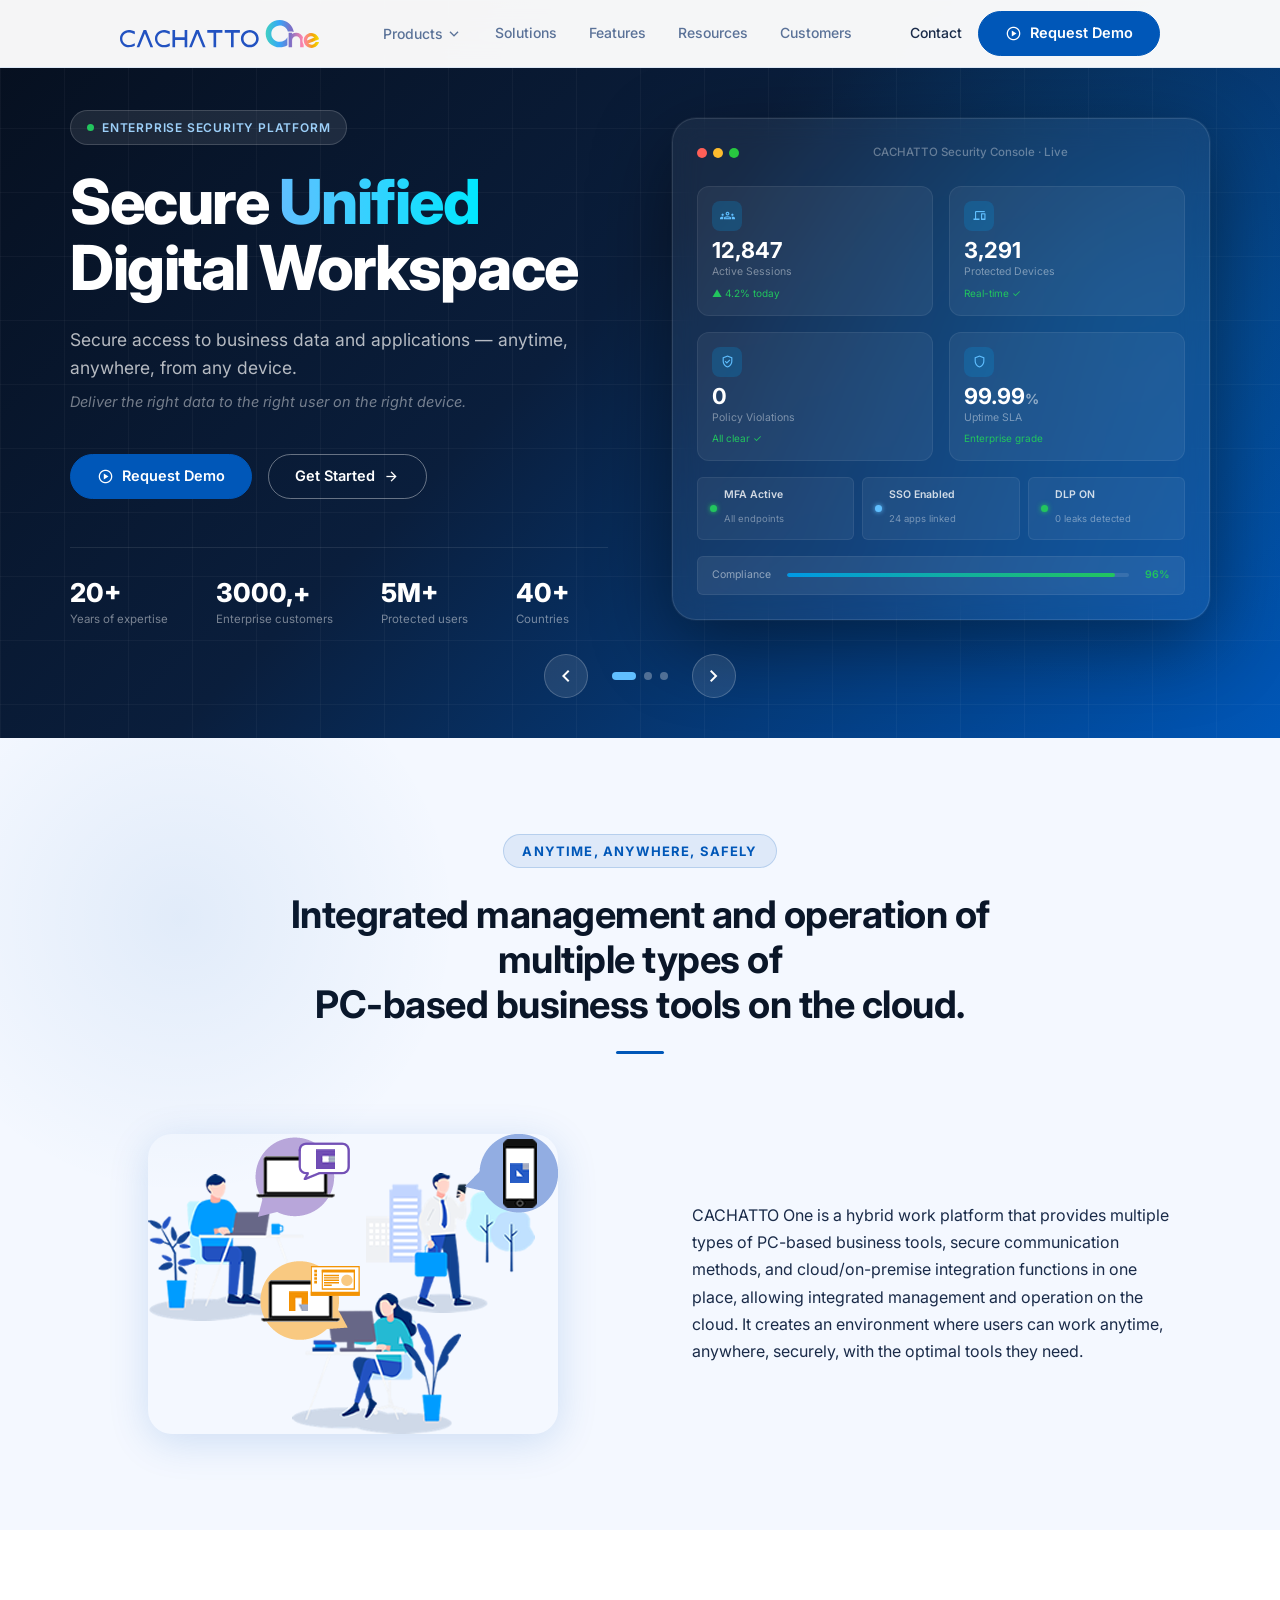
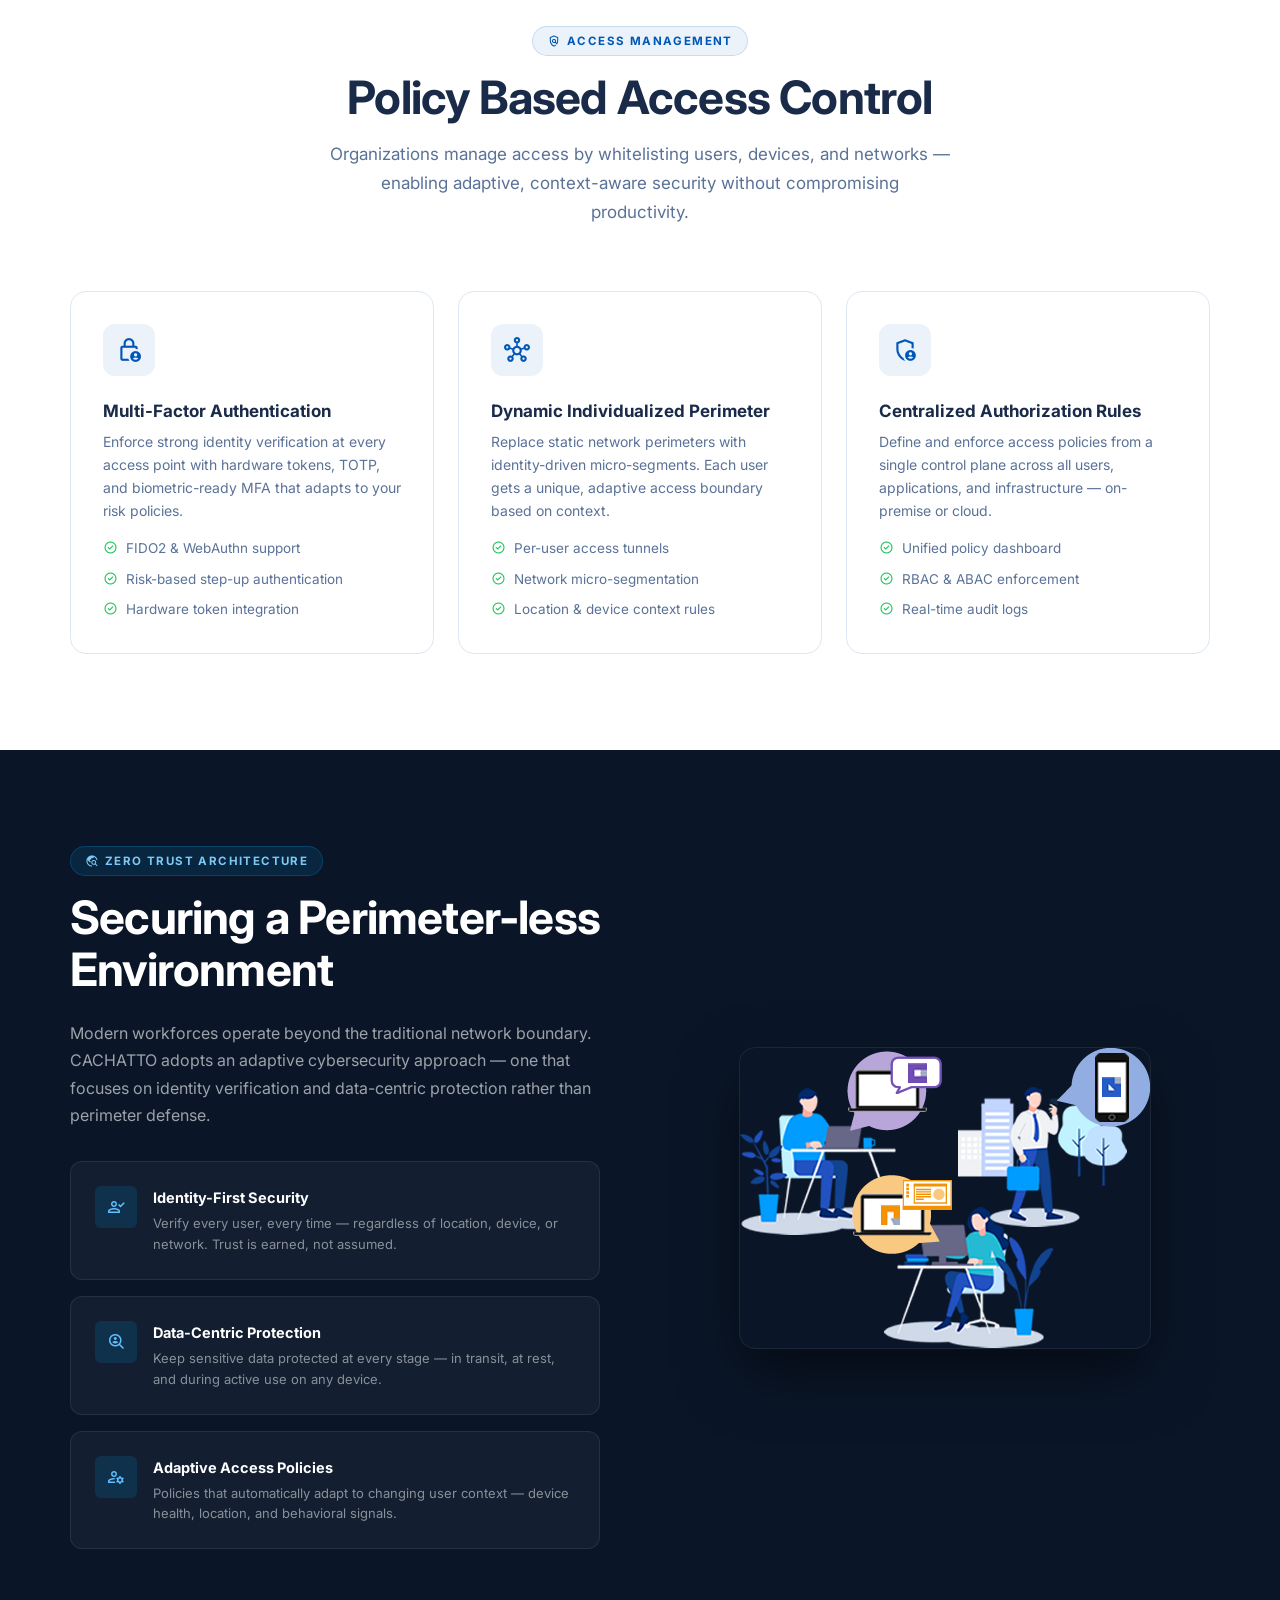
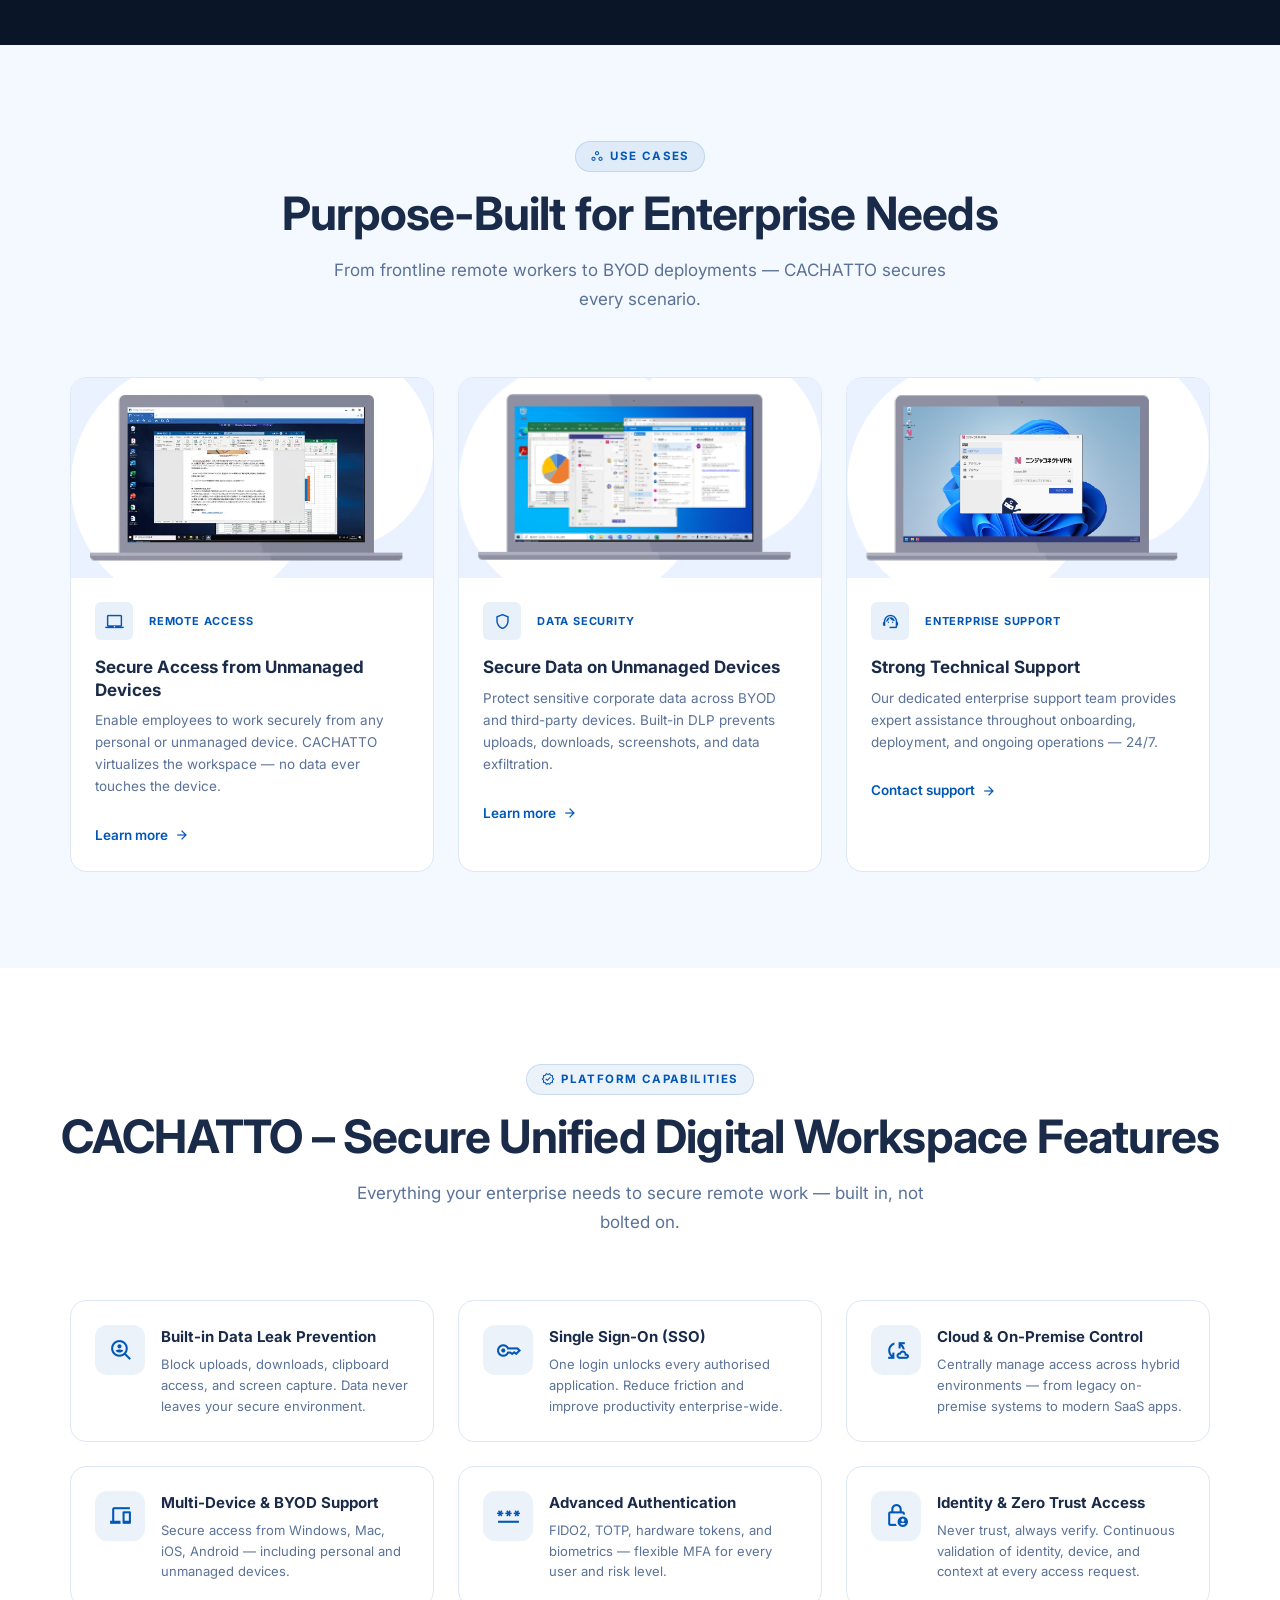
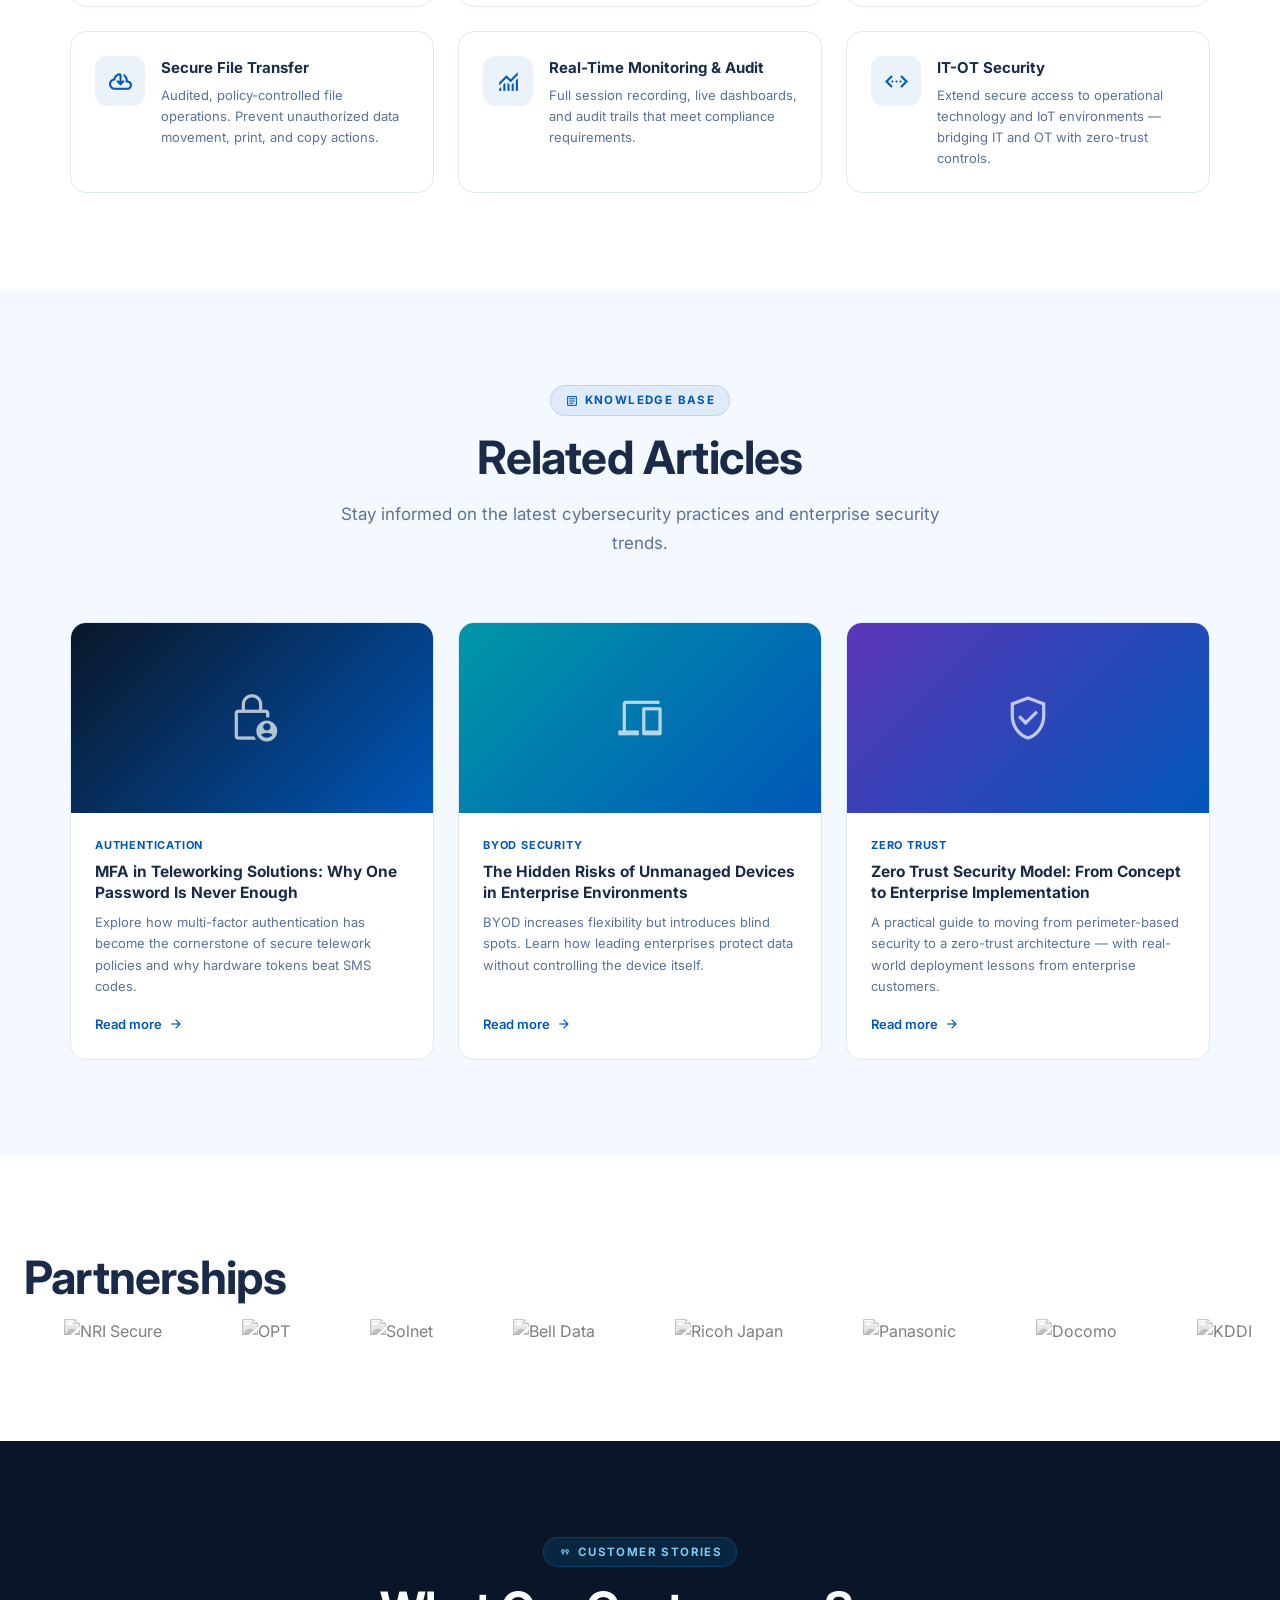
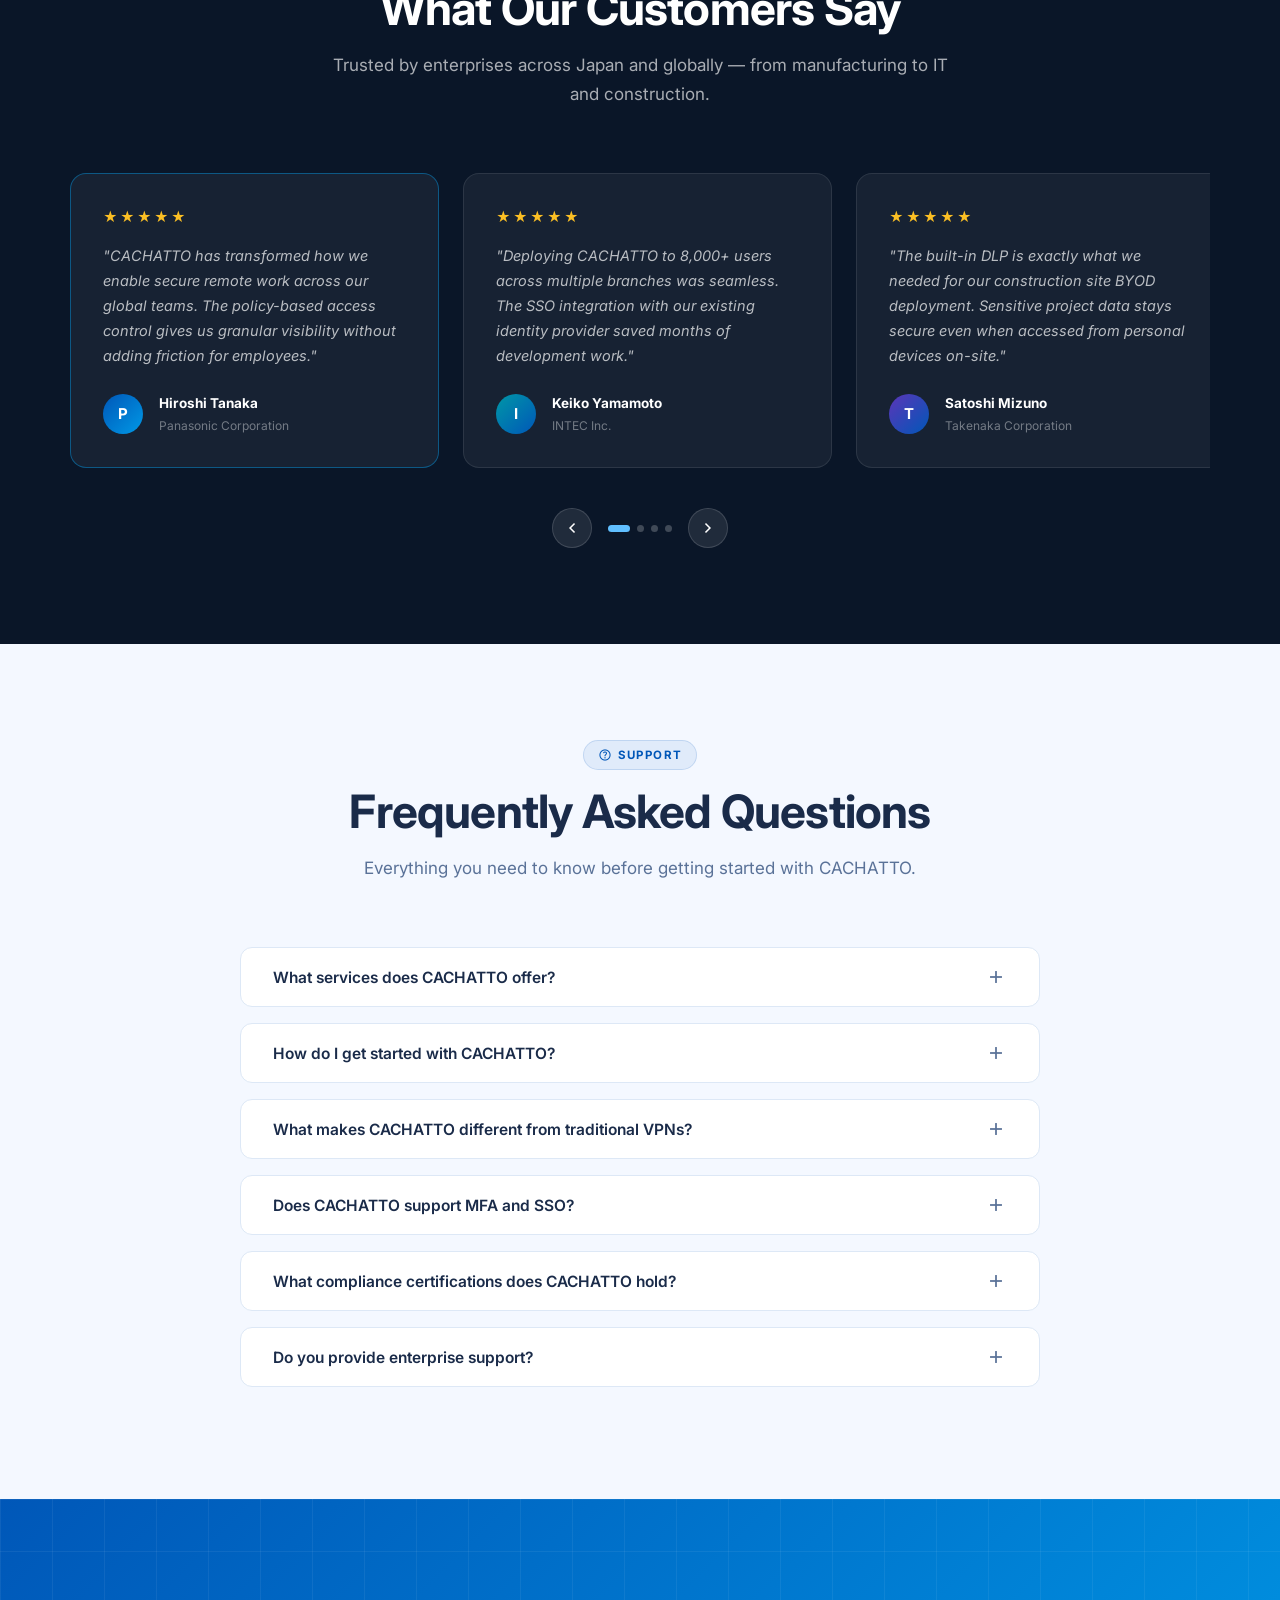
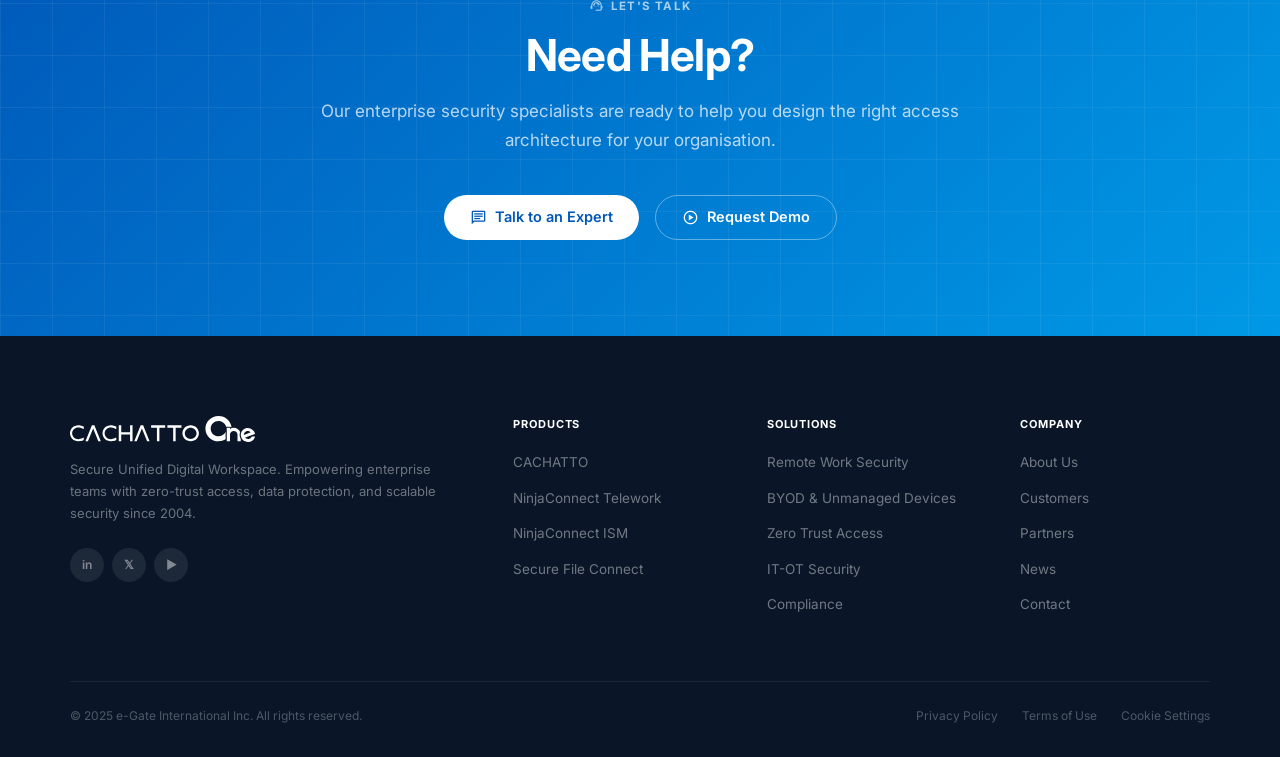
==== commit de4d3261: "Implement responsive split-layout, dropdown navigation, and dynamic hero slider styling." ====
--- a/index.html
+++ b/index.html
@@ -1,709 +1,1182 @@
 <!DOCTYPE html>
-<html lang="en" data-theme="dark">
+<html lang="en">
+
 <head>
   <meta charset="UTF-8" />
   <meta name="viewport" content="width=device-width, initial-scale=1.0" />
   <title>CACHATTO – Secure Unified Digital Workspace</title>
-  <meta name="description" content="Enterprise-grade secure digital workspace. Zero-trust remote access, MFA, SSO, and DLP — no VPN required. Trusted by 3,000+ companies worldwide." />
-  <meta name="keywords" content="secure remote access, digital workspace, zero trust, MFA, SSO, DLP, cybersecurity, enterprise" />
-  <meta property="og:title" content="CACHATTO – Secure Unified Digital Workspace" />
-  <meta property="og:description" content="Enable secure access to business applications from any device, anywhere — without VPN complexity." />
-  <meta property="og:type" content="website" />
-  <!-- Prevent flash of wrong theme — apply before render -->
-  <script>
-    (function () {
-      var saved = localStorage.getItem('cachatto-theme');
-      var preferred = window.matchMedia('(prefers-color-scheme: light)').matches ? 'light' : 'dark';
-      document.documentElement.setAttribute('data-theme', saved || preferred);
-    })();
-  </script>
+  <meta name="description"
+    content="CACHATTO delivers policy-based zero-trust remote access for enterprise. Secure any device, any user, any location — with built-in MFA, SSO, and DLP." />
+  <meta name="keywords" content="secure remote access, zero trust, BYOD, enterprise security, MFA, SSO, DLP" />
+
+  <!-- Fonts -->
+  <link rel="preconnect" href="https://fonts.googleapis.com" />
+  <link rel="preconnect" href="https://fonts.gstatic.com" crossorigin />
+  <link href="https://fonts.googleapis.com/css2?family=Inter:wght@300;400;500;600;700;800&display=swap"
+    rel="stylesheet" />
+
+  <!-- Material Symbols (Outlined, fixed-axes: size=24, weight=400, fill=0, grad=0) -->
+  <link rel="stylesheet"
+    href="https://fonts.googleapis.com/css2?family=Material+Symbols+Outlined:opsz,wght,FILL,GRAD@24,400,0,0" />
+
   <link rel="stylesheet" href="style.css" />
-  <link rel="icon" href="data:image/svg+xml,<svg xmlns='http://www.w3.org/2000/svg' viewBox='0 0 32 32'><rect width='32' height='32' rx='8' fill='%230071e3'/><text x='50%' y='56%' dominant-baseline='middle' text-anchor='middle' font-family='Arial' font-weight='700' font-size='18' fill='white'>C</text></svg>" />
 </head>
+
 <body>
 
-<!-- ============================================================
-  NAVIGATION
-============================================================ -->
-<nav class="nav" id="mainNav" role="navigation" aria-label="Main navigation">
-  <div class="nav__inner">
-
-    <!-- Logo — real SVG asset; CSS filter adapts it per theme -->
-    <a href="#" class="nav__logo" id="logoHome" aria-label="CACHATTO home">
-      <img
-        src="Assets/logo_c1_h_clr.svg"
-        alt="CACHATTO"
-        class="logo-img"
-        width="140"
-        height="28"
-      />
-    </a>
-
-    <!-- Desktop links -->
-    <ul class="nav__links" role="list">
-      <li><a href="#" id="navHome" aria-current="page">Home</a></li>
-      <li class="nav__item">
-        <a href="#" aria-haspopup="true">Products ▾</a>
-        <div class="nav__dropdown" role="menu">
-          <a href="#" data-product="cachatto" role="menuitem">CACHATTO</a>
-          <a href="#" data-product="ninjaconnect" role="menuitem">NinjaConnect Telework</a>
-          <a href="#" data-product="ninjaism" role="menuitem">NinjaConnect ISM</a>
-        </div>
-      </li>
-      <li><a href="#solutions">Solutions</a></li>
-      <li><a href="#resources">Resources</a></li>
-      <li><a href="#company">Company</a></li>
-      <li><a href="#contact">Contact</a></li>
-    </ul>
-
-    <!-- Right-side controls: theme toggle + CTA -->
-    <div class="nav__controls">
-      <!-- THEME TOGGLE -->
-      <button
-        class="theme-toggle"
-        id="themeToggle"
-        aria-label="Toggle colour theme"
-        title="Switch between dark and light mode"
-      >
-        <span class="theme-toggle__icon" id="themeIcon" aria-hidden="true">🌙</span>
-        <div class="theme-toggle__track" aria-hidden="true">
-          <div class="theme-toggle__thumb"></div>
-        </div>
-        <span class="theme-toggle__label" id="themeLabel">Dark</span>
+  <!-- ════════════════════════════════════════════════════════════
+     NAVIGATION
+════════════════════════════════════════════════════════════ -->
+  <nav class="nav" id="mainNav" role="navigation" aria-label="Main navigation">
+    <div class="nav__inner">
+
+      <a href="#" class="nav__logo" id="logoHome" aria-label="CACHATTO home">
+        <img src="Assets/logo_c1_h_clr.svg" alt="CACHATTO" width="140" height="28" />
+      </a>
+
+      <div class="nav__links" role="list">
+        <div class="nav__dropdown" role="listitem">
+          <a href="#hero" class="nav__dropdown-toggle">Products <span
+              class="material-symbols-outlined">expand_more</span></a>
+          <div class="nav__dropdown-menu">
+            <a href="cachatto.html">CACHATTO</a>
+            <a href="#hero" class="slide-link" data-slide="1">NinjaConnect Telework</a>
+            <a href="#hero" class="slide-link" data-slide="2">NinjaConnect ISM</a>
+          </div>
+        </div>
+        <a href="#perimeter" role="listitem">Solutions</a>
+        <a href="#features" role="listitem">Features</a>
+        <a href="#articles" role="listitem">Resources</a>
+        <a href="#testimonials" role="listitem">Customers</a>
+      </div>
+
+      <div class="nav__ctas">
+        <a href="#contact" class="nav__contact">Contact</a>
+        <a href="#cta" class="btn btn-primary" id="navDemo">
+          <span class="material-symbols-outlined">play_circle</span>
+          Request Demo
+        </a>
+      </div>
+
+      <button class="nav__hamburger" id="hamburger" aria-label="Toggle menu" aria-expanded="false">
+        <span></span><span></span><span></span>
       </button>
-
-      <a href="#contact" class="nav__cta" id="navCta">Request Demo</a>
-    </div>
-
-    <button class="nav__hamburger" id="hamburgerBtn" aria-label="Open menu" aria-expanded="false">
-      <span></span><span></span><span></span>
-    </button>
-  </div>
-</nav>
-
-<!-- Mobile nav overlay -->
-<div class="nav__mobile" id="mobileNav" role="dialog" aria-modal="true" aria-label="Mobile navigation">
-  <button class="nav__mobile-close" id="mobileClose" aria-label="Close menu">✕</button>
-  <!-- Mobile nav logo -->
-  <a href="#" id="mNavHome" style="margin-bottom:8px;">
-    <img src="Assets/logo_c1_h_clr.svg" alt="CACHATTO" class="footer__logo-img" width="130" height="26" />
-  </a>
-  <a href="#" data-product="cachatto" class="mobile-product">CACHATTO</a>
-  <a href="#" data-product="ninjaconnect" class="mobile-product">NinjaConnect Telework</a>
-  <a href="#" data-product="ninjaism" class="mobile-product">NinjaConnect ISM</a>
-  <a href="#solutions">Solutions</a>
-  <a href="#resources">Resources</a>
-  <a href="#company">Company</a>
-  <a href="#contact">Contact</a>
-  <!-- Theme toggle duplicate inside mobile menu -->
-  <button class="theme-toggle" id="mobileThemeToggle" aria-label="Toggle colour theme">
-    <span class="theme-toggle__icon" id="mobileThemeIcon" aria-hidden="true">🌙</span>
-    <div class="theme-toggle__track" aria-hidden="true">
-      <div class="theme-toggle__thumb"></div>
-    </div>
-    <span id="mobileThemeLabel">Dark mode</span>
-  </button>
-  <a href="#contact" class="btn-primary" style="margin-top:16px;">Request Demo</a>
-</div>
-
-
-<!-- ============================================================
-  HOME PAGE
-============================================================ -->
-<div id="homePage" class="page active">
-
-  <!-- HERO -->
-  <section class="hero" aria-label="Hero section">
-    <div class="hero__bg" aria-hidden="true"></div>
-    <div class="hero__grid" aria-hidden="true"></div>
-    <div class="hero__inner">
-
-      <div class="hero__badge fade-in">
-        Enterprise-Ready · Zero Trust Security
-      </div>
-
-      <h1 class="hero__headline fade-in stagger-1">
-        Secure <em>Unified</em><br>Digital Workspace
-      </h1>
-
-      <p class="hero__sub fade-in stagger-2">
-        Frictionless, secure access to business applications and data —
-        from any device, anywhere, without VPN complexity.
+    </div>
+  </nav>
+
+  <!-- Mobile nav -->
+  <nav class="nav__mobile" id="mobileNav" aria-label="Mobile navigation">
+    <a href="#" id="mNavHome">Home</a>
+    <div class="nav__mobile-dropdown">
+      <button class="nav__mobile-toggle">Products <span class="material-symbols-outlined">expand_more</span></button>
+      <div class="nav__mobile-menu">
+        <a href="cachatto.html">CACHATTO</a>
+        <a href="#hero" class="slide-link" data-slide="1">NinjaConnect Telework</a>
+        <a href="#hero" class="slide-link" data-slide="2">NinjaConnect ISM</a>
+      </div>
+    </div>
+    <a href="#perimeter">Solutions</a>
+    <a href="#features">Features</a>
+    <a href="#articles">Resources</a>
+    <a href="#testimonials">Customers</a>
+    <a href="#contact">Contact</a>
+    <a href="#cta" class="btn btn-primary">Request Demo</a>
+  </nav>
+
+
+  <!-- ════════════════════════════════════════════════════════════
+     HERO SECTION
+════════════════════════════════════════════════════════════ -->
+  <section class="hero-slider-section" id="hero">
+    <div class="hero-slider">
+      <div class="hero-track" id="heroTrack">
+
+        <!-- Slide 1: CACHATTO -->
+        <div class="hero-slide active">
+          <div class="hero" aria-labelledby="heroHeadline">
+            <div class="hero__grid-bg" aria-hidden="true"></div>
+            <div class="hero__glow" aria-hidden="true"></div>
+
+            <div class="hero__inner">
+              <!-- Left: Content -->
+              <div class="hero__content">
+                <div class="hero__badge" aria-label="Live platform status">
+                  <span class="hero__badge-dot"></span>
+                  Enterprise Security Platform
+                </div>
+
+                <h1 class="hero__headline" id="heroHeadline">
+                  Secure <em>Unified</em><br>Digital Workspace
+                </h1>
+
+                <p class="hero__subtext">
+                  Secure access to business data and applications — anytime, anywhere, from any device.
+                </p>
+                <p class="hero__supporting">
+                  Deliver the right data to the right user on the right device.
+                </p>
+
+                <div class="hero__ctas">
+                  <a href="#cta" class="btn btn-primary" id="heroDemo">
+                    <span class="material-symbols-outlined">play_circle</span>
+                    Request Demo
+                  </a>
+                  <a href="#policy" class="btn btn-outline-white" id="heroLearn">
+                    Get Started
+                    <span class="material-symbols-outlined">arrow_forward</span>
+                  </a>
+                </div>
+
+                <div class="hero__stats" role="list" aria-label="Platform statistics">
+                  <div class="hero__stat" role="listitem">
+                    <div class="hero__stat-val">20<span>+</span></div>
+                    <div class="hero__stat-label">Years of expertise</div>
+                  </div>
+                  <div class="hero__stat" role="listitem">
+                    <div class="hero__stat-val">3,000<span>+</span></div>
+                    <div class="hero__stat-label">Enterprise customers</div>
+                  </div>
+                  <div class="hero__stat" role="listitem">
+                    <div class="hero__stat-val">5M<span>+</span></div>
+                    <div class="hero__stat-label">Protected users</div>
+                  </div>
+                  <div class="hero__stat" role="listitem">
+                    <div class="hero__stat-val">40<span>+</span></div>
+                    <div class="hero__stat-label">Countries</div>
+                  </div>
+                </div>
+              </div>
+
+              <!-- Right: Dashboard Visual -->
+              <div class="hero__visual" aria-hidden="true">
+                <div class="hero__dashboard" role="img" aria-label="CACHATTO security console preview">
+                  <!-- Window bar -->
+                  <div class="dash__titlebar">
+                    <div class="dash__dots">
+                      <span class="dash__dot r"></span>
+                      <span class="dash__dot y"></span>
+                      <span class="dash__dot g"></span>
+                    </div>
+                    <span class="dash__window-title">CACHATTO Security Console · Live</span>
+                  </div>
+
+                  <!-- Metrics row -->
+                  <div class="dash__metrics">
+                    <div class="dash__metric">
+                      <div class="dash__metric-icon">
+                        <span class="material-symbols-outlined">groups</span>
+                      </div>
+                      <div class="dash__metric-val">12,847</div>
+                      <div class="dash__metric-lbl">Active Sessions</div>
+                      <div class="dash__metric-chg">▲ 4.2% today</div>
+                    </div>
+                    <div class="dash__metric">
+                      <div class="dash__metric-icon">
+                        <span class="material-symbols-outlined">devices</span>
+                      </div>
+                      <div class="dash__metric-val">3,291</div>
+                      <div class="dash__metric-lbl">Protected Devices</div>
+                      <div class="dash__metric-chg">Real-time ✓</div>
+                    </div>
+                    <div class="dash__metric">
+                      <div class="dash__metric-icon">
+                        <span class="material-symbols-outlined">gpp_good</span>
+                      </div>
+                      <div class="dash__metric-val">0</div>
+                      <div class="dash__metric-lbl">Policy Violations</div>
+                      <div class="dash__metric-chg" style="color:#22C55E;">All clear ✓</div>
+                    </div>
+                    <div class="dash__metric">
+                      <div class="dash__metric-icon">
+                        <span class="material-symbols-outlined">shield</span>
+                      </div>
+                      <div class="dash__metric-val">99.99<span
+                          style="font-size:14px;color:rgba(255,255,255,0.5)">%</span></div>
+                      <div class="dash__metric-lbl">Uptime SLA</div>
+                      <div class="dash__metric-chg">Enterprise grade</div>
+                    </div>
+                  </div>
+
+                  <!-- Status row -->
+                  <div class="dash__status-row">
+                    <div class="dash__status">
+                      <span class="dash__status-dot g"></span>
+                      <div class="dash__status-info">
+                        <strong class="dash__status-title">MFA Active</strong>
+                        <span class="dash__status-sub">All endpoints</span>
+                      </div>
+                    </div>
+                    <div class="dash__status">
+                      <span class="dash__status-dot b"></span>
+                      <div class="dash__status-info">
+                        <strong class="dash__status-title">SSO Enabled</strong>
+                        <span class="dash__status-sub">24 apps linked</span>
+                      </div>
+                    </div>
+                    <div class="dash__status">
+                      <span class="dash__status-dot g"></span>
+                      <div class="dash__status-info">
+                        <strong class="dash__status-title">DLP ON</strong>
+                        <span class="dash__status-sub">0 leaks detected</span>
+                      </div>
+                    </div>
+                  </div>
+
+                  <!-- Compliance bar -->
+                  <div class="dash__progress-bar" style="margin-top:8px;">
+                    <span class="dash__progress-label">Compliance</span>
+                    <div class="dash__progress-track">
+                      <div class="dash__progress-fill"></div>
+                    </div>
+                    <span class="dash__progress-val">96%</span>
+                  </div>
+                </div>
+              </div>
+
+            </div>
+          </div>
+        </div>
+
+        <!-- Slide 2: NinjaConnect Telework -->
+        <div class="hero-slide">
+          <div class="hero hero--telework" aria-labelledby="heroHeadline2">
+            <div class="hero__grid-bg" aria-hidden="true"></div>
+            <div class="hero__glow" aria-hidden="true"
+              style="background: radial-gradient(ellipse 55% 55% at 65% 50%, rgba(96, 191, 255, 0.15) 0%, transparent 70%);">
+            </div>
+
+            <div class="hero__inner">
+              <div class="hero__content">
+                <div class="hero__badge" aria-label="Product">
+                  <span class="hero__badge-dot" style="background: #60BFFF;"></span>
+                  NINJACONNECT TELEWORK
+                </div>
+                <h2 class="hero__headline" id="heroHeadline2">
+                  Clientless Remote<br><em>Access Platform</em>
+                </h2>
+                <p class="hero__subtext">
+                  A clientless affordable lightweight VDI that allows secure RDP/SSH/VNC access ensuring complete
+                  security of browsed data at the endpoints.
+                </p>
+                <div class="hero__ctas hero__ctas--compact">
+                  <a href="#cta" class="btn btn-primary">
+                    Read More
+                  </a>
+                </div>
+              </div>
+
+              <div class="hero__visual" aria-hidden="true">
+                <div class="hero__dashboard hero__dashboard--feature">
+                  <span class="material-symbols-outlined hero__feature-icon hero__feature-icon--telework">laptop_mac</span>
+                  <h3 class="hero__feature-title">Secure Endpoint Access</h3>
+                  <p class="hero__feature-copy">Zero data footprints on remote devices.
+                    Pure virtualization.</p>
+                </div>
+              </div>
+            </div>
+          </div>
+        </div>
+
+        <!-- Slide 3: NinjaConnect ISM -->
+        <div class="hero-slide">
+          <div class="hero hero--ism" aria-labelledby="heroHeadline3">
+            <div class="hero__grid-bg" aria-hidden="true"></div>
+            <div class="hero__glow" aria-hidden="true"
+              style="background: radial-gradient(ellipse 55% 55% at 65% 50%, rgba(245, 158, 11, 0.15) 0%, transparent 70%);">
+            </div>
+
+            <div class="hero__inner">
+              <div class="hero__content">
+                <div class="hero__badge" aria-label="Product">
+                  <span class="hero__badge-dot" style="background: #F59E0B; box-shadow: 0 0 8px #F59E0B;"></span>
+                  NINJACONNECT ISM
+                </div>
+                <h2 class="hero__headline" id="heroHeadline3">
+                  Secure IT-OT<br><em>Convergence</em>
+                </h2>
+                <p class="hero__subtext">
+                  NinjaConnect Industrial Security Management provides end-to-end security by preventing direct exposure
+                  of OT assets to the internet thereby maintaining a seamless collaboration between IT-OT environment.
+                </p>
+                <div class="hero__ctas hero__ctas--compact">
+                  <a href="#cta" class="btn btn-primary">
+                    Read More
+                  </a>
+                </div>
+              </div>
+
+              <div class="hero__visual" aria-hidden="true">
+                <div class="hero__dashboard hero__dashboard--feature">
+                  <span class="material-symbols-outlined hero__feature-icon hero__feature-icon--ism">precision_manufacturing</span>
+                  <h3 class="hero__feature-title">Industrial Security</h3>
+                  <p class="hero__feature-copy">Bridging the gap safely without exposing
+                    critical infrastructure.</p>
+                </div>
+              </div>
+            </div>
+          </div>
+        </div>
+
+      </div>
+
+      <!-- Controls -->
+      <div class="hero-controls">
+        <button class="hero-slider-btn" id="heroSliderPrev" aria-label="Previous slide">
+          <span class="material-symbols-outlined">chevron_left</span>
+        </button>
+        <div class="hero-slider-dots" id="heroSliderDots">
+          <button class="hero-slider-dot active" aria-label="Go to slide 1"></button>
+          <button class="hero-slider-dot" aria-label="Go to slide 2"></button>
+          <button class="hero-slider-dot" aria-label="Go to slide 3"></button>
+        </div>
+        <button class="hero-slider-btn" id="heroSliderNext" aria-label="Next slide">
+          <span class="material-symbols-outlined">chevron_right</span>
+        </button>
+      </div>
+    </div>
+  </section>
+  <!-- ════════════════════════════════════════════════════════════
+     HYBRID WORK PLATFORM
+════════════════════════════════════════════════════════════ -->
+  <section class="section hybrid-platform" id="hybrid" aria-labelledby="hybridTitle">
+    <div class="container">
+
+      <div class="hybrid-header">
+        <p class="hybrid-eyebrow">Anytime, anywhere, safely</p>
+        <h2 class="hybrid-title" id="hybridTitle">
+          Integrated management and operation of multiple types of<br>PC-based business tools on the cloud.
+        </h2>
+        <div class="hybrid-rule" aria-hidden="true"></div>
+      </div>
+
+      <div class="hybrid-body fade-up">
+        <div class="hybrid-image">
+          <img
+            src="Assets/concept_cachatto_2.png"
+            alt="CACHATTO hybrid work platform — people working across devices from any location"
+            loading="lazy"
+          />
+        </div>
+        <div class="hybrid-text">
+          <p>
+            CACHATTO One is a hybrid work platform that provides multiple types of PC-based business tools, secure
+            communication methods, and cloud/on-premise integration functions in one place, allowing integrated
+            management and operation on the cloud. It creates an environment where users can work anytime, anywhere,
+            securely, with the optimal tools they need.
+          </p>
+        </div>
+      </div>
+
+    </div>
+  </section>
+
+
+  <!-- ════════════════════════════════════════════════════════════
+     POLICY-BASED ACCESS CONTROL
+════════════════════════════════════════════════════════════ -->
+  <section class="section policy-section" id="policy" aria-labelledby="policyTitle">
+    <div class="section-header">
+      <div class="eyebrow">
+        <span class="material-symbols-outlined" aria-hidden="true">policy</span>
+        Access Management
+      </div>
+      <h2 class="section-title" id="policyTitle">Policy Based Access Control</h2>
+      <p class="section-desc">
+        Organizations manage access by whitelisting users, devices, and networks — enabling adaptive, context-aware
+        security without compromising productivity.
       </p>
-
-      <div class="hero__ctas fade-in stagger-3">
-        <a href="#contact" class="btn-primary" id="heroGetStarted">
-          Get Started
-          <svg width="14" height="14" viewBox="0 0 14 14" fill="none" aria-hidden="true">
-            <path d="M1 7h12M7 1l6 6-6 6" stroke="currentColor" stroke-width="1.5" stroke-linecap="round" stroke-linejoin="round"/>
-          </svg>
+    </div>
+
+    <div class="policy-grid">
+
+      <!-- Card 1: MFA -->
+      <article class="f-card fade-up d1" aria-labelledby="pc1title">
+        <div class="f-card__icon" aria-hidden="true">
+          <span class="material-symbols-outlined">lock_person</span>
+        </div>
+        <h3 class="f-card__title" id="pc1title">Multi-Factor Authentication</h3>
+        <p class="f-card__desc">
+          Enforce strong identity verification at every access point with hardware tokens, TOTP, and biometric-ready MFA
+          that adapts to your risk policies.
+        </p>
+        <ul class="f-card__list" aria-label="MFA capabilities">
+          <li>
+            <span class="material-symbols-outlined" aria-hidden="true">check_circle</span>
+            FIDO2 &amp; WebAuthn support
+          </li>
+          <li>
+            <span class="material-symbols-outlined" aria-hidden="true">check_circle</span>
+            Risk-based step-up authentication
+          </li>
+          <li>
+            <span class="material-symbols-outlined" aria-hidden="true">check_circle</span>
+            Hardware token integration
+          </li>
+        </ul>
+      </article>
+
+      <!-- Card 2: Dynamic Perimeter -->
+      <article class="f-card fade-up d2" aria-labelledby="pc2title">
+        <div class="f-card__icon" aria-hidden="true">
+          <span class="material-symbols-outlined">hub</span>
+        </div>
+        <h3 class="f-card__title" id="pc2title">Dynamic Individualized Perimeter</h3>
+        <p class="f-card__desc">
+          Replace static network perimeters with identity-driven micro-segments. Each user gets a unique, adaptive
+          access boundary based on context.
+        </p>
+        <ul class="f-card__list" aria-label="Dynamic perimeter capabilities">
+          <li>
+            <span class="material-symbols-outlined" aria-hidden="true">check_circle</span>
+            Per-user access tunnels
+          </li>
+          <li>
+            <span class="material-symbols-outlined" aria-hidden="true">check_circle</span>
+            Network micro-segmentation
+          </li>
+          <li>
+            <span class="material-symbols-outlined" aria-hidden="true">check_circle</span>
+            Location &amp; device context rules
+          </li>
+        </ul>
+      </article>
+
+      <!-- Card 3: Centralized Rules -->
+      <article class="f-card fade-up d3" aria-labelledby="pc3title">
+        <div class="f-card__icon" aria-hidden="true">
+          <span class="material-symbols-outlined">admin_panel_settings</span>
+        </div>
+        <h3 class="f-card__title" id="pc3title">Centralized Authorization Rules</h3>
+        <p class="f-card__desc">
+          Define and enforce access policies from a single control plane across all users, applications, and
+          infrastructure — on-premise or cloud.
+        </p>
+        <ul class="f-card__list" aria-label="Centralized control capabilities">
+          <li>
+            <span class="material-symbols-outlined" aria-hidden="true">check_circle</span>
+            Unified policy dashboard
+          </li>
+          <li>
+            <span class="material-symbols-outlined" aria-hidden="true">check_circle</span>
+            RBAC &amp; ABAC enforcement
+          </li>
+          <li>
+            <span class="material-symbols-outlined" aria-hidden="true">check_circle</span>
+            Real-time audit logs
+          </li>
+        </ul>
+      </article>
+
+    </div>
+  </section>
+
+
+  <!-- ════════════════════════════════════════════════════════════
+     SECURING A PERIMETER-LESS ENVIRONMENT
+════════════════════════════════════════════════════════════ -->
+  <section class="section section--dark perimeter-section" id="perimeter" aria-labelledby="perTitle">
+    <div class="perimeter-inner">
+
+      <div class="perimeter-content">
+        <div class="eyebrow eyebrow--light">
+          <span class="material-symbols-outlined" aria-hidden="true">travel_explore</span>
+          Zero Trust Architecture
+        </div>
+        <h2 id="perTitle">Securing a Perimeter-less Environment</h2>
+        <p>
+          Modern workforces operate beyond the traditional network boundary. CACHATTO adopts an adaptive cybersecurity
+          approach — one that focuses on identity verification and data-centric protection rather than perimeter
+          defense.
+        </p>
+
+        <div class="perimeter-points">
+          <div class="p-point fade-up">
+            <div class="p-point__icon" aria-hidden="true">
+              <span class="material-symbols-outlined">person_check</span>
+            </div>
+            <div>
+              <div class="p-point__title">Identity-First Security</div>
+              <p class="p-point__desc">Verify every user, every time — regardless of location, device, or network. Trust
+                is earned, not assumed.</p>
+            </div>
+          </div>
+          <div class="p-point fade-up d1">
+            <div class="p-point__icon" aria-hidden="true">
+              <span class="material-symbols-outlined">data_loss_prevention</span>
+            </div>
+            <div>
+              <div class="p-point__title">Data-Centric Protection</div>
+              <p class="p-point__desc">Keep sensitive data protected at every stage — in transit, at rest, and during
+                active use on any device.</p>
+            </div>
+          </div>
+          <div class="p-point fade-up d2">
+            <div class="p-point__icon" aria-hidden="true">
+              <span class="material-symbols-outlined">manage_accounts</span>
+            </div>
+            <div>
+              <div class="p-point__title">Adaptive Access Policies</div>
+              <p class="p-point__desc">Policies that automatically adapt to changing user context — device health,
+                location, and behavioral signals.</p>
+            </div>
+          </div>
+        </div>
+      </div>
+
+      <div class="perimeter-visual">
+        <img src="Assets/concept_cachatto_2.png"
+          alt="Illustration showing secure remote workers accessing enterprise applications through CACHATTO"
+          loading="lazy" />
+      </div>
+
+    </div>
+  </section>
+
+
+  <!-- ════════════════════════════════════════════════════════════
+     USE CASE SECTIONS
+════════════════════════════════════════════════════════════ -->
+  <section class="section usecases-section" id="usecases" aria-labelledby="ucTitle">
+    <div class="section-header">
+      <div class="eyebrow">
+        <span class="material-symbols-outlined" aria-hidden="true">workspaces</span>
+        Use Cases
+      </div>
+      <h2 class="section-title" id="ucTitle">Purpose-Built for Enterprise Needs</h2>
+      <p class="section-desc">
+        From frontline remote workers to BYOD deployments — CACHATTO secures every scenario.
+      </p>
+    </div>
+
+    <div class="usecases-grid">
+
+      <!-- Use Case 1 -->
+      <article class="uc-card fade-up d1" aria-labelledby="uc1title">
+        <div class="uc-card__image">
+          <img src="Assets/device_crd.webp"
+            alt="Secure remote desktop access — CACHATTO on laptop showing enterprise applications" loading="lazy" />
+        </div>
+        <div class="uc-card__body">
+          <div class="uc-card__top">
+            <div class="uc-card__icon-box" aria-hidden="true">
+              <span class="material-symbols-outlined">laptop_mac</span>
+            </div>
+            <span class="uc-card__tag">Remote Access</span>
+          </div>
+          <h3 class="uc-card__title" id="uc1title">Secure Access from Unmanaged Devices</h3>
+          <p class="uc-card__desc">
+            Enable employees to work securely from any personal or unmanaged device. CACHATTO virtualizes the workspace
+            — no data ever touches the device.
+          </p>
+          <a href="#cta" class="uc-card__cta" aria-label="Learn more about secure remote access">
+            Learn more
+            <span class="material-symbols-outlined" aria-hidden="true">arrow_forward</span>
+          </a>
+        </div>
+      </article>
+
+      <!-- Use Case 2 -->
+      <article class="uc-card fade-up d2" aria-labelledby="uc2title">
+        <div class="uc-card__image">
+          <img src="Assets/device_cscad.webp" alt="CACHATTO multi-application dashboard with security controls"
+            loading="lazy" />
+        </div>
+        <div class="uc-card__body">
+          <div class="uc-card__top">
+            <div class="uc-card__icon-box" aria-hidden="true">
+              <span class="material-symbols-outlined">shield</span>
+            </div>
+            <span class="uc-card__tag">Data Security</span>
+          </div>
+          <h3 class="uc-card__title" id="uc2title">Secure Data on Unmanaged Devices</h3>
+          <p class="uc-card__desc">
+            Protect sensitive corporate data across BYOD and third-party devices. Built-in DLP prevents uploads,
+            downloads, screenshots, and data exfiltration.
+          </p>
+          <a href="#cta" class="uc-card__cta" aria-label="Learn more about data protection">
+            Learn more
+            <span class="material-symbols-outlined" aria-hidden="true">arrow_forward</span>
+          </a>
+        </div>
+      </article>
+
+      <!-- Use Case 3 -->
+      <article class="uc-card fade-up d3" aria-labelledby="uc3title">
+        <div class="uc-card__image">
+          <img src="Assets/device_ncvpn_c1.webp"
+            alt="NinjaConnect VPN client interface on Windows with enterprise support" loading="lazy" />
+        </div>
+        <div class="uc-card__body">
+          <div class="uc-card__top">
+            <div class="uc-card__icon-box" aria-hidden="true">
+              <span class="material-symbols-outlined">support_agent</span>
+            </div>
+            <span class="uc-card__tag">Enterprise Support</span>
+          </div>
+          <h3 class="uc-card__title" id="uc3title">Strong Technical Support</h3>
+          <p class="uc-card__desc">
+            Our dedicated enterprise support team provides expert assistance throughout onboarding, deployment, and
+            ongoing operations — 24/7.
+          </p>
+          <a href="#contact" class="uc-card__cta" aria-label="Contact our support team">
+            Contact support
+            <span class="material-symbols-outlined" aria-hidden="true">arrow_forward</span>
+          </a>
+        </div>
+      </article>
+
+    </div>
+  </section>
+
+
+  <!-- ════════════════════════════════════════════════════════════
+     CORE FEATURES GRID
+════════════════════════════════════════════════════════════ -->
+  <section class="section features-section" id="features" aria-labelledby="featTitle">
+    <div class="section-header">
+      <div class="eyebrow">
+        <span class="material-symbols-outlined" aria-hidden="true">verified</span>
+        Platform Capabilities
+      </div>
+      <h2 class="section-title" id="featTitle">CACHATTO – Secure Unified Digital Workspace Features</h2>
+      <p class="section-desc">
+        Everything your enterprise needs to secure remote work — built in, not bolted on.
+      </p>
+    </div>
+
+    <div class="features-grid">
+
+      <div class="feat-item fade-up d1">
+        <div class="feat-item__icon" aria-hidden="true">
+          <span class="material-symbols-outlined">data_loss_prevention</span>
+        </div>
+        <div class="feat-item__content">
+          <div class="feat-item__title">Built-in Data Leak Prevention</div>
+          <p class="feat-item__desc">Block uploads, downloads, clipboard access, and screen capture. Data never leaves
+            your secure environment.</p>
+        </div>
+      </div>
+
+      <div class="feat-item fade-up d2">
+        <div class="feat-item__icon" aria-hidden="true">
+          <span class="material-symbols-outlined">key</span>
+        </div>
+        <div class="feat-item__content">
+          <div class="feat-item__title">Single Sign-On (SSO)</div>
+          <p class="feat-item__desc">One login unlocks every authorised application. Reduce friction and improve
+            productivity enterprise-wide.</p>
+        </div>
+      </div>
+
+      <div class="feat-item fade-up d3">
+        <div class="feat-item__icon" aria-hidden="true">
+          <span class="material-symbols-outlined">cloud_sync</span>
+        </div>
+        <div class="feat-item__content">
+          <div class="feat-item__title">Cloud &amp; On-Premise Control</div>
+          <p class="feat-item__desc">Centrally manage access across hybrid environments — from legacy on-premise systems
+            to modern SaaS apps.</p>
+        </div>
+      </div>
+
+      <div class="feat-item fade-up d1">
+        <div class="feat-item__icon" aria-hidden="true">
+          <span class="material-symbols-outlined">devices</span>
+        </div>
+        <div class="feat-item__content">
+          <div class="feat-item__title">Multi-Device &amp; BYOD Support</div>
+          <p class="feat-item__desc">Secure access from Windows, Mac, iOS, Android — including personal and unmanaged
+            devices.</p>
+        </div>
+      </div>
+
+      <div class="feat-item fade-up d2">
+        <div class="feat-item__icon" aria-hidden="true">
+          <span class="material-symbols-outlined">password</span>
+        </div>
+        <div class="feat-item__content">
+          <div class="feat-item__title">Advanced Authentication</div>
+          <p class="feat-item__desc">FIDO2, TOTP, hardware tokens, and biometrics — flexible MFA for every user and risk
+            level.</p>
+        </div>
+      </div>
+
+      <div class="feat-item fade-up d3">
+        <div class="feat-item__icon" aria-hidden="true">
+          <span class="material-symbols-outlined">lock_person</span>
+        </div>
+        <div class="feat-item__content">
+          <div class="feat-item__title">Identity &amp; Zero Trust Access</div>
+          <p class="feat-item__desc">Never trust, always verify. Continuous validation of identity, device, and context
+            at every access request.</p>
+        </div>
+      </div>
+
+      <div class="feat-item fade-up d1">
+        <div class="feat-item__icon" aria-hidden="true">
+          <span class="material-symbols-outlined">cloud_download</span>
+        </div>
+        <div class="feat-item__content">
+          <div class="feat-item__title">Secure File Transfer</div>
+          <p class="feat-item__desc">Audited, policy-controlled file operations. Prevent unauthorized data movement,
+            print, and copy actions.</p>
+        </div>
+      </div>
+
+      <div class="feat-item fade-up d2">
+        <div class="feat-item__icon" aria-hidden="true">
+          <span class="material-symbols-outlined">monitoring</span>
+        </div>
+        <div class="feat-item__content">
+          <div class="feat-item__title">Real-Time Monitoring &amp; Audit</div>
+          <p class="feat-item__desc">Full session recording, live dashboards, and audit trails that meet compliance
+            requirements.</p>
+        </div>
+      </div>
+
+      <div class="feat-item fade-up d3">
+        <div class="feat-item__icon" aria-hidden="true">
+          <span class="material-symbols-outlined">settings_ethernet</span>
+        </div>
+        <div class="feat-item__content">
+          <div class="feat-item__title">IT-OT Security</div>
+          <p class="feat-item__desc">Extend secure access to operational technology and IoT environments — bridging IT
+            and OT with zero-trust controls.</p>
+        </div>
+      </div>
+
+    </div>
+  </section>
+
+
+  <!-- ════════════════════════════════════════════════════════════
+     RELATED ARTICLES
+════════════════════════════════════════════════════════════ -->
+  <section class="section section--alt articles-section" id="articles" aria-labelledby="artTitle">
+    <div class="section-header">
+      <div class="eyebrow">
+        <span class="material-symbols-outlined" aria-hidden="true">article</span>
+        Knowledge Base
+      </div>
+      <h2 class="section-title" id="artTitle">Related Articles</h2>
+      <p class="section-desc">Stay informed on the latest cybersecurity practices and enterprise security trends.</p>
+    </div>
+
+    <div class="articles-grid">
+
+      <!-- Article 1 -->
+      <article class="art-card fade-up d1" aria-labelledby="art1title">
+        <div class="art-card__thumb" style="background: linear-gradient(135deg,#0A1628,#0057B8);">
+          <span class="material-symbols-outlined" aria-hidden="true">lock_person</span>
+        </div>
+        <div class="art-card__body">
+          <div class="art-card__tag">Authentication</div>
+          <h3 class="art-card__title" id="art1title">MFA in Teleworking Solutions: Why One Password Is Never Enough</h3>
+          <p class="art-card__desc">Explore how multi-factor authentication has become the cornerstone of secure
+            telework policies and why hardware tokens beat SMS codes.</p>
+          <a href="#" class="art-card__read" aria-label="Read article about MFA in teleworking">
+            Read more
+            <span class="material-symbols-outlined" aria-hidden="true">arrow_forward</span>
+          </a>
+        </div>
+      </article>
+
+      <!-- Article 2 -->
+      <article class="art-card fade-up d2" aria-labelledby="art2title">
+        <div class="art-card__thumb" style="background: linear-gradient(135deg,#0097A7,#0057B8);">
+          <span class="material-symbols-outlined" aria-hidden="true">devices</span>
+        </div>
+        <div class="art-card__body">
+          <div class="art-card__tag">BYOD Security</div>
+          <h3 class="art-card__title" id="art2title">The Hidden Risks of Unmanaged Devices in Enterprise Environments
+          </h3>
+          <p class="art-card__desc">BYOD increases flexibility but introduces blind spots. Learn how leading enterprises
+            protect data without controlling the device itself.</p>
+          <a href="#" class="art-card__read" aria-label="Read article about unmanaged device risks">
+            Read more
+            <span class="material-symbols-outlined" aria-hidden="true">arrow_forward</span>
+          </a>
+        </div>
+      </article>
+
+      <!-- Article 3 -->
+      <article class="art-card fade-up d3" aria-labelledby="art3title">
+        <div class="art-card__thumb" style="background: linear-gradient(135deg,#5C35B8,#0057B8);">
+          <span class="material-symbols-outlined" aria-hidden="true">verified_user</span>
+        </div>
+        <div class="art-card__body">
+          <div class="art-card__tag">Zero Trust</div>
+          <h3 class="art-card__title" id="art3title">Zero Trust Security Model: From Concept to Enterprise
+            Implementation</h3>
+          <p class="art-card__desc">A practical guide to moving from perimeter-based security to a zero-trust
+            architecture — with real-world deployment lessons from enterprise customers.</p>
+          <a href="#" class="art-card__read" aria-label="Read article about Zero Trust security model">
+            Read more
+            <span class="material-symbols-outlined" aria-hidden="true">arrow_forward</span>
+          </a>
+        </div>
+      </article>
+
+    </div>
+  </section>
+
+
+  <!-- ════════════════════════════════════════════════════════════
+     PARTNERSHIPS
+════════════════════════════════════════════════════════════ -->
+  <section class="section partnerships-section" aria-labelledby="partnershipsTitle">
+    <div class="partnerships-header">
+      <h2 class="section-title" id="partnershipsTitle">Partnerships</h2>
+    </div>
+    <div class="marquee-viewport" aria-label="Scrolling list of partner logos">
+      <div class="marquee-track">
+        <div class="marquee-item"><img src="https://cachatto.in/wp-content/uploads/2024/09/logo_nri-secure.png" alt="NRI Secure"></div>
+        <div class="marquee-item"><img src="https://cachatto.in/wp-content/uploads/2024/09/logo_opt.png" alt="OPT"></div>
+        <div class="marquee-item"><img src="https://cachatto.in/wp-content/uploads/2024/09/logo_solnet.png" alt="Solnet"></div>
+        <div class="marquee-item"><img src="https://cachatto.in/wp-content/uploads/2024/09/logo_belldata.png" alt="Bell Data"></div>
+        <div class="marquee-item"><img src="https://cachatto.in/wp-content/uploads/2024/09/logo_ricoh-japan.png" alt="Ricoh Japan"></div>
+        <div class="marquee-item"><img src="https://cachatto.in/wp-content/uploads/2024/09/logo_panasonic.png" alt="Panasonic"></div>
+        <div class="marquee-item"><img src="https://cachatto.in/wp-content/uploads/2024/09/logo_docomo.png" alt="Docomo"></div>
+        <div class="marquee-item"><img src="https://cachatto.in/wp-content/uploads/2024/09/logo_kddi.png" alt="KDDI"></div>
+        <div class="marquee-item"><img src="https://cachatto.in/wp-content/uploads/2024/09/logo_softbank.png" alt="Softbank"></div>
+        <div class="marquee-item"><img src="https://cachatto.in/wp-content/uploads/2024/09/logo_agrex.png" alt="Agrex"></div>
+      </div>
+      <!-- Duplicate for seamless loop -->
+      <div class="marquee-track" aria-hidden="true">
+        <div class="marquee-item"><img src="https://cachatto.in/wp-content/uploads/2024/09/logo_nri-secure.png" alt=""></div>
+        <div class="marquee-item"><img src="https://cachatto.in/wp-content/uploads/2024/09/logo_opt.png" alt=""></div>
+        <div class="marquee-item"><img src="https://cachatto.in/wp-content/uploads/2024/09/logo_solnet.png" alt=""></div>
+        <div class="marquee-item"><img src="https://cachatto.in/wp-content/uploads/2024/09/logo_belldata.png" alt=""></div>
+        <div class="marquee-item"><img src="https://cachatto.in/wp-content/uploads/2024/09/logo_ricoh-japan.png" alt=""></div>
+        <div class="marquee-item"><img src="https://cachatto.in/wp-content/uploads/2024/09/logo_panasonic.png" alt=""></div>
+        <div class="marquee-item"><img src="https://cachatto.in/wp-content/uploads/2024/09/logo_docomo.png" alt=""></div>
+        <div class="marquee-item"><img src="https://cachatto.in/wp-content/uploads/2024/09/logo_kddi.png" alt=""></div>
+        <div class="marquee-item"><img src="https://cachatto.in/wp-content/uploads/2024/09/logo_softbank.png" alt=""></div>
+        <div class="marquee-item"><img src="https://cachatto.in/wp-content/uploads/2024/09/logo_agrex.png" alt=""></div>
+      </div>
+    </div>
+  </section>
+
+
+  <!-- ════════════════════════════════════════════════════════════
+     TESTIMONIALS
+════════════════════════════════════════════════════════════ -->
+  <section class="section section--dark testimonials-section" id="testimonials" aria-labelledby="testiTitle">
+    <div class="testi-wrapper">
+      <div class="section-header">
+        <div class="eyebrow eyebrow--light">
+          <span class="material-symbols-outlined" aria-hidden="true">format_quote</span>
+          Customer Stories
+        </div>
+        <h2 class="section-title section-title--white" id="testiTitle">What Our Customers Say</h2>
+        <p class="section-desc section-desc--white">Trusted by enterprises across Japan and globally — from
+          manufacturing to IT and construction.</p>
+      </div>
+
+      <div class="testi-track-outer" aria-live="polite" aria-label="Customer testimonials carousel">
+        <div class="testi-track" id="testiTrack" role="list">
+
+          <div class="testi-card is-active" role="listitem" aria-label="Testimonial from Panasonic">
+            <div class="testi-stars" aria-label="5 out of 5 stars">★★★★★</div>
+            <p class="testi-quote">
+              "CACHATTO has transformed how we enable secure remote work across our global teams. The policy-based
+              access control gives us granular visibility without adding friction for employees."
+            </p>
+            <div class="testi-footer">
+              <div class="testi-avatar" style="background:linear-gradient(135deg,#0057B8,#0099E6);" aria-hidden="true">P
+              </div>
+              <div>
+                <div class="testi-name">Hiroshi Tanaka</div>
+                <div class="testi-company">Panasonic Corporation</div>
+              </div>
+            </div>
+          </div>
+
+          <div class="testi-card" role="listitem" aria-label="Testimonial from INTEC">
+            <div class="testi-stars" aria-label="5 out of 5 stars">★★★★★</div>
+            <p class="testi-quote">
+              "Deploying CACHATTO to 8,000+ users across multiple branches was seamless. The SSO integration with our
+              existing identity provider saved months of development work."
+            </p>
+            <div class="testi-footer">
+              <div class="testi-avatar" style="background:linear-gradient(135deg,#0097A7,#0057B8);" aria-hidden="true">I
+              </div>
+              <div>
+                <div class="testi-name">Keiko Yamamoto</div>
+                <div class="testi-company">INTEC Inc.</div>
+              </div>
+            </div>
+          </div>
+
+          <div class="testi-card" role="listitem" aria-label="Testimonial from Takenaka">
+            <div class="testi-stars" aria-label="5 out of 5 stars">★★★★★</div>
+            <p class="testi-quote">
+              "The built-in DLP is exactly what we needed for our construction site BYOD deployment. Sensitive project
+              data stays secure even when accessed from personal devices on-site."
+            </p>
+            <div class="testi-footer">
+              <div class="testi-avatar" style="background:linear-gradient(135deg,#5C35B8,#0057B8);" aria-hidden="true">T
+              </div>
+              <div>
+                <div class="testi-name">Satoshi Mizuno</div>
+                <div class="testi-company">Takenaka Corporation</div>
+              </div>
+            </div>
+          </div>
+
+          <div class="testi-card" role="listitem" aria-label="Testimonial from Fujitsu">
+            <div class="testi-stars" aria-label="5 out of 5 stars">★★★★★</div>
+            <p class="testi-quote">
+              "Since switching to CACHATTO's zero-trust model, our IT team's support tickets for remote access issues
+              dropped by 60%. The adaptive policies just work — without exceptions."
+            </p>
+            <div class="testi-footer">
+              <div class="testi-avatar" style="background:linear-gradient(135deg,#D84040,#0057B8);" aria-hidden="true">F
+              </div>
+              <div>
+                <div class="testi-name">Ryota Ishida</div>
+                <div class="testi-company">Fujitsu Limited</div>
+              </div>
+            </div>
+          </div>
+
+        </div>
+      </div>
+
+      <!-- Controls -->
+      <div class="testi-controls" role="group" aria-label="Testimonial navigation">
+        <button class="testi-btn" id="testiPrev" aria-label="Previous testimonial">
+          <span class="material-symbols-outlined" aria-hidden="true">chevron_left</span>
+        </button>
+        <div class="testi-dots" id="testiDots" role="group" aria-label="Testimonial indicators">
+          <button class="testi-dot active" aria-label="Go to testimonial 1" aria-current="true"></button>
+          <button class="testi-dot" aria-label="Go to testimonial 2"></button>
+          <button class="testi-dot" aria-label="Go to testimonial 3"></button>
+          <button class="testi-dot" aria-label="Go to testimonial 4"></button>
+        </div>
+        <button class="testi-btn" id="testiNext" aria-label="Next testimonial">
+          <span class="material-symbols-outlined" aria-hidden="true">chevron_right</span>
+        </button>
+      </div>
+    </div>
+  </section>
+
+
+  <!-- ════════════════════════════════════════════════════════════
+     FAQ
+════════════════════════════════════════════════════════════ -->
+  <section class="section faq-section" id="faq" aria-labelledby="faqTitle">
+    <div class="section-header">
+      <div class="eyebrow">
+        <span class="material-symbols-outlined" aria-hidden="true">help_outline</span>
+        Support
+      </div>
+      <h2 class="section-title" id="faqTitle">Frequently Asked Questions</h2>
+      <p class="section-desc">Everything you need to know before getting started with CACHATTO.</p>
+    </div>
+
+    <div class="faq-inner">
+
+      <div class="faq-item" id="faq1">
+        <button class="faq-q" aria-expanded="false" aria-controls="faq1a" id="faq1btn">
+          What services does CACHATTO offer?
+          <span class="material-symbols-outlined" aria-hidden="true">add</span>
+        </button>
+        <div class="faq-a" id="faq1a" role="region" aria-labelledby="faq1btn">
+          CACHATTO provides a comprehensive suite of enterprise security services including secure remote access,
+          zero-trust network access (ZTNA), multi-factor authentication, single sign-on, data leak prevention, and IT-OT
+          security solutions.
+          <div class="faq-tags">
+            <span class="faq-tag"><span class="material-symbols-outlined">vpn_key</span>Remote Access</span>
+            <span class="faq-tag"><span class="material-symbols-outlined">verified_user</span>Zero Trust</span>
+            <span class="faq-tag"><span class="material-symbols-outlined">lock_person</span>MFA</span>
+            <span class="faq-tag"><span class="material-symbols-outlined">key</span>SSO</span>
+          </div>
+        </div>
+      </div>
+
+      <div class="faq-item" id="faq2">
+        <button class="faq-q" aria-expanded="false" aria-controls="faq2a" id="faq2btn">
+          How do I get started with CACHATTO?
+          <span class="material-symbols-outlined" aria-hidden="true">add</span>
+        </button>
+        <div class="faq-a" id="faq2a" role="region" aria-labelledby="faq2btn">
+          Getting started is simple. Request a demo and our enterprise solutions team will assess your environment,
+          define access policies, and guide you through a pilot deployment — typically live within 2–4 weeks with
+          dedicated onboarding support.
+          <div class="faq-tags">
+            <span class="faq-tag"><span class="material-symbols-outlined">calendar_today</span>2–4 weeks to go
+              live</span>
+            <span class="faq-tag"><span class="material-symbols-outlined">support_agent</span>Dedicated support</span>
+          </div>
+        </div>
+      </div>
+
+      <div class="faq-item" id="faq3">
+        <button class="faq-q" aria-expanded="false" aria-controls="faq3a" id="faq3btn">
+          What makes CACHATTO different from traditional VPNs?
+          <span class="material-symbols-outlined" aria-hidden="true">add</span>
+        </button>
+        <div class="faq-a" id="faq3a" role="region" aria-labelledby="faq3btn">
+          Unlike traditional VPNs that grant broad network access, CACHATTO uses a zero-trust model — granting access to
+          specific applications per user, per device, per context. No data touches endpoints, DLP is built-in, and
+          policies adapt in real time.
+          <div class="faq-tags">
+            <span class="faq-tag"><span class="material-symbols-outlined">verified_user</span>Zero Trust</span>
+            <span class="faq-tag"><span class="material-symbols-outlined">data_loss_prevention</span>Built-in DLP</span>
+            <span class="faq-tag"><span class="material-symbols-outlined">policy</span>Policy Adaptive</span>
+          </div>
+        </div>
+      </div>
+
+      <div class="faq-item" id="faq4">
+        <button class="faq-q" aria-expanded="false" aria-controls="faq4a" id="faq4btn">
+          Does CACHATTO support MFA and SSO?
+          <span class="material-symbols-outlined" aria-hidden="true">add</span>
+        </button>
+        <div class="faq-a" id="faq4a" role="region" aria-labelledby="faq4btn">
+          Yes. CACHATTO natively supports FIDO2/WebAuthn, TOTP, hardware tokens, and biometrics for MFA. For SSO, it
+          integrates with SAML 2.0 and OIDC — connecting to your existing identity provider (Microsoft Entra, Okta, G
+          Suite, etc.) in minutes.
+          <div class="faq-tags">
+            <span class="faq-tag"><span class="material-symbols-outlined">fingerprint</span>FIDO2 / WebAuthn</span>
+            <span class="faq-tag"><span class="material-symbols-outlined">key</span>SAML 2.0 / OIDC</span>
+          </div>
+        </div>
+      </div>
+
+      <div class="faq-item" id="faq5">
+        <button class="faq-q" aria-expanded="false" aria-controls="faq5a" id="faq5btn">
+          What compliance certifications does CACHATTO hold?
+          <span class="material-symbols-outlined" aria-hidden="true">add</span>
+        </button>
+        <div class="faq-a" id="faq5a" role="region" aria-labelledby="faq5btn">
+          CACHATTO maintains ISO 27001, SOC 2 Type II, GDPR compliance, and FIDO2/WebAuthn certification. Our
+          infrastructure undergoes annual third-party security audits and continuous penetration testing.
+          <div class="faq-tags">
+            <span class="faq-tag"><span class="material-symbols-outlined">verified_user</span>ISO 27001</span>
+            <span class="faq-tag"><span class="material-symbols-outlined">security</span>SOC 2 Type II</span>
+            <span class="faq-tag"><span class="material-symbols-outlined">privacy_tip</span>GDPR</span>
+            <span class="faq-tag"><span class="material-symbols-outlined">fingerprint</span>FIDO2</span>
+          </div>
+        </div>
+      </div>
+
+      <div class="faq-item" id="faq6">
+        <button class="faq-q" aria-expanded="false" aria-controls="faq6a" id="faq6btn">
+          Do you provide enterprise support?
+          <span class="material-symbols-outlined" aria-hidden="true">add</span>
+        </button>
+        <div class="faq-a" id="faq6a" role="region" aria-labelledby="faq6btn">
+          Yes. All enterprise plans include 24/7 dedicated support with Japanese and English-speaking engineers,
+          SLA-backed response times, and a dedicated customer success manager. On-site professional services are also
+          available.
+          <div class="faq-tags">
+            <span class="faq-tag"><span class="material-symbols-outlined">support_agent</span>24/7 Support</span>
+            <span class="faq-tag"><span class="material-symbols-outlined">groups</span>Dedicated CSM</span>
+            <span class="faq-tag"><span class="material-symbols-outlined">handshake</span>Professional Services</span>
+          </div>
+        </div>
+      </div>
+
+    </div>
+  </section>
+
+
+  <!-- ════════════════════════════════════════════════════════════
+     FINAL CTA BANNER
+════════════════════════════════════════════════════════════ -->
+  <section class="cta-banner" id="cta" aria-labelledby="ctaTitle">
+    <div class="cta-banner__inner">
+      <div class="cta-banner__eyebrow">
+        <span class="material-symbols-outlined" aria-hidden="true">support_agent</span>
+        Let's Talk
+      </div>
+      <h2 id="ctaTitle">Need Help?</h2>
+      <p>Our enterprise security specialists are ready to help you design the right access architecture for your
+        organisation.</p>
+      <div class="cta-banner__ctas">
+        <a href="#contact" class="btn btn-white" id="ctaContact">
+          <span class="material-symbols-outlined" aria-hidden="true">chat</span>
+          Talk to an Expert
         </a>
-        <a href="#products" class="btn-outline" id="heroLearnMore">Learn More</a>
-      </div>
-
-      <!-- Dashboard illustration -->
-      <div class="hero__visual fade-in stagger-3" aria-hidden="true">
-        <div class="hero__dashboard">
-          <div class="dash-header">
-            <div class="dash-dot red"></div>
-            <div class="dash-dot yellow"></div>
-            <div class="dash-dot green"></div>
-            <div class="dash-title">CACHATTO Security Console · Live</div>
-          </div>
-          <div class="dash-grid">
-            <div class="dash-card">
-              <div class="dash-card__label">Active Sessions</div>
-              <div class="dash-card__val">12,847</div>
-              <div class="dash-card__sub">↑ 4.2% today</div>
-            </div>
-            <div class="dash-card">
-              <div class="dash-card__label">Threats Blocked</div>
-              <div class="dash-card__val">3,291</div>
-              <div class="dash-card__sub">Real-time ✓</div>
-            </div>
-            <div class="dash-card">
-              <div class="dash-card__label">Policy Violations</div>
-              <div class="dash-card__val">0</div>
-              <div class="dash-card__sub warn">All clear ✓</div>
-            </div>
-          </div>
-          <div class="dash-stat-row">
-            <div class="dash-stat">
-              <div class="dash-stat__icon blue">🔐</div>
-              <div class="dash-stat__text">
-                <strong>MFA Enforced</strong>
-                All 3,000+ users protected
-              </div>
-            </div>
-            <div class="dash-stat">
-              <div class="dash-stat__icon green">✅</div>
-              <div class="dash-stat__text">
-                <strong>Zero Data Leaks</strong>
-                DLP policies active
-              </div>
-            </div>
-          </div>
-        </div>
+        <a href="#cta" class="btn btn-outline-white" id="ctaDemo">
+          <span class="material-symbols-outlined" aria-hidden="true">play_circle</span>
+          Request Demo
+        </a>
       </div>
     </div>
   </section>
 
-  <!-- TRUST BADGES -->
-  <div class="trust-badges" aria-label="Certifications and compliance">
-    <div class="trust-badges__inner">
-      <div class="trust-badge"><span class="trust-badge__icon">🔒</span> ISO 27001 Certified</div>
-      <div class="trust-badge"><span class="trust-badge__icon">🛡️</span> SOC 2 Type II</div>
-      <div class="trust-badge"><span class="trust-badge__icon">✅</span> GDPR Compliant</div>
-      <div class="trust-badge"><span class="trust-badge__icon">🏆</span> FIDO2 / WebAuthn</div>
-      <div class="trust-badge"><span class="trust-badge__icon">⚡</span> 99.99% Uptime SLA</div>
-    </div>
-  </div>
-
-  <!-- CLIENT LOGO CAROUSEL -->
-  <section class="logos" aria-label="Trusted by enterprise clients">
-    <p class="logos__label">Trusted by 3,000+ organisations across 40+ countries</p>
-    <div class="logos__track-wrap">
-      <div class="logos__track" aria-hidden="true">
-        <span class="logo-item">SoftBank</span>
-        <span class="logo-item">Mitsubishi</span>
-        <span class="logo-item">Fujitsu</span>
-        <span class="logo-item">Hitachi</span>
-        <span class="logo-item">NTT Data</span>
-        <span class="logo-item">Panasonic</span>
-        <span class="logo-item">Toyota</span>
-        <span class="logo-item">Rakuten</span>
-        <!-- duplicate for seamless loop -->
-        <span class="logo-item">SoftBank</span>
-        <span class="logo-item">Mitsubishi</span>
-        <span class="logo-item">Fujitsu</span>
-        <span class="logo-item">Hitachi</span>
-        <span class="logo-item">NTT Data</span>
-        <span class="logo-item">Panasonic</span>
-        <span class="logo-item">Toyota</span>
-        <span class="logo-item">Rakuten</span>
-      </div>
-    </div>
-  </section>
-
-  <!-- PRODUCTS -->
-  <section class="products section--dark" id="products" aria-labelledby="productsHeading">
-    <div class="section__header">
-      <p class="section__eyebrow">Our Products</p>
-      <h2 class="section__title" id="productsHeading">Enterprise Security Suite</h2>
-      <p class="section__desc">
-        Three purpose-built solutions that cover every dimension of your secure digital workspace strategy.
-      </p>
-    </div>
-    <div class="products__grid">
-
-      <article class="product-card fade-in" aria-label="CACHATTO product">
-        <div class="product-card__image">
-          <img src="Assets/device_crd.webp" alt="CACHATTO secure remote access dashboard on laptop" loading="lazy" />
-        </div>
-        <span class="product-card__tag">Remote Access</span>
-        <h3 class="product-card__title">CACHATTO</h3>
-        <p class="product-card__sub">Clientless, browser-based secure remote access to corporate apps with zero infrastructure changes.</p>
-        <ul class="product-card__features">
-          <li>No VPN, no client software</li>
-          <li>Multi-Factor Authentication</li>
-          <li>Data Loss Prevention (DLP)</li>
-          <li>Single Sign-On (SSO)</li>
-          <li>End-to-end encryption</li>
+
+  <!-- ════════════════════════════════════════════════════════════
+     FOOTER
+════════════════════════════════════════════════════════════ -->
+  <footer class="footer" id="contact" role="contentinfo">
+    <div class="footer__top">
+
+      <div class="footer__brand">
+        <div class="footer__logo">
+          <img src="Assets/logo_c1_h_clr.svg" alt="CACHATTO" width="130" height="26" />
+        </div>
+        <p class="footer__tagline">
+          Secure Unified Digital Workspace. Empowering enterprise teams with zero-trust access, data protection, and
+          scalable security since 2004.
+        </p>
+        <div class="footer__social" aria-label="Social media links">
+          <a href="#" aria-label="LinkedIn">in</a>
+          <a href="#" aria-label="Twitter">𝕏</a>
+          <a href="#" aria-label="YouTube">▶</a>
+        </div>
+      </div>
+
+      <div class="footer__col">
+        <div class="footer__col-title">Products</div>
+        <ul>
+          <li><a href="#">CACHATTO</a></li>
+          <li><a href="#">NinjaConnect Telework</a></li>
+          <li><a href="#">NinjaConnect ISM</a></li>
+          <li><a href="#">Secure File Connect</a></li>
         </ul>
-        <a href="#" class="pill-link" data-product="cachatto" id="productCachatto">Learn more ›</a>
-      </article>
-
-      <article class="product-card fade-in stagger-1" aria-label="NinjaConnect Telework">
-        <div class="product-card__image">
-          <img src="Assets/device_ncvpn_c1.webp" alt="NinjaConnect VPN telework client on Windows laptop" loading="lazy" />
-        </div>
-        <span class="product-card__tag">Telework</span>
-        <h3 class="product-card__title">NinjaConnect Telework</h3>
-        <p class="product-card__sub">Fully managed telework environment with hardware client delivery and unified policy control.</p>
-        <ul class="product-card__features">
-          <li>Managed hardware endpoints</li>
-          <li>Centralised policy dashboard</li>
-          <li>Screen capture prevention</li>
-          <li>BYOD &amp; corporate control</li>
-          <li>Real-time session monitoring</li>
+      </div>
+
+      <div class="footer__col">
+        <div class="footer__col-title">Solutions</div>
+        <ul>
+          <li><a href="#">Remote Work Security</a></li>
+          <li><a href="#">BYOD &amp; Unmanaged Devices</a></li>
+          <li><a href="#">Zero Trust Access</a></li>
+          <li><a href="#">IT-OT Security</a></li>
+          <li><a href="#">Compliance</a></li>
         </ul>
-        <a href="#" class="pill-link" data-product="ninjaconnect" id="productNinja">Learn more ›</a>
-      </article>
-
-      <article class="product-card fade-in stagger-2" aria-label="NinjaConnect ISM">
-        <div class="product-card__image">
-          <img src="Assets/device_cscad.webp" alt="NinjaConnect ISM multi-application dashboard" loading="lazy" />
-        </div>
-        <span class="product-card__tag">Information Security</span>
-        <h3 class="product-card__title">NinjaConnect ISM</h3>
-        <p class="product-card__sub">Information Security Management for regulated industries — compliance-ready out of the box.</p>
-        <ul class="product-card__features">
-          <li>Regulatory compliance (ISO/NIST)</li>
-          <li>Audit trail &amp; reporting</li>
-          <li>Role-based access control</li>
-          <li>Anomaly detection &amp; alerts</li>
-          <li>Data classification engine</li>
+      </div>
+
+      <div class="footer__col">
+        <div class="footer__col-title">Company</div>
+        <ul>
+          <li><a href="#">About Us</a></li>
+          <li><a href="#">Customers</a></li>
+          <li><a href="#">Partners</a></li>
+          <li><a href="#">News</a></li>
+          <li><a href="#">Contact</a></li>
         </ul>
-        <a href="#" class="pill-link" data-product="ninjaism" id="productISM">Learn more ›</a>
-      </article>
-
-    </div>
-  </section>
-
-  <!-- STATS -->
-  <section class="stats" aria-labelledby="statsHeading">
-    <div class="container">
-      <div class="section__header" style="margin-bottom:var(--s5);">
-        <p class="section__eyebrow">By the Numbers</p>
-        <h2 class="section__title" id="statsHeading">Proven at Enterprise Scale</h2>
-      </div>
-      <div class="stats__grid">
-        <div class="stat-item fade-in">
-          <div class="stat-item__val"><span class="counter" data-target="20">0</span><span class="accent-num">+</span></div>
-          <div class="stat-item__label">Years of innovation</div>
-        </div>
-        <div class="stat-item fade-in stagger-1">
-          <div class="stat-item__val"><span class="counter" data-target="3000">0</span><span class="accent-num">+</span></div>
-          <div class="stat-item__label">Enterprise customers</div>
-        </div>
-        <div class="stat-item fade-in stagger-2">
-          <div class="stat-item__val"><span class="counter" data-target="5">0</span><span class="accent-num">M+</span></div>
-          <div class="stat-item__label">End users protected</div>
-        </div>
-        <div class="stat-item fade-in stagger-3">
-          <div class="stat-item__val"><span class="counter" data-target="40">0</span><span class="accent-num">+</span></div>
-          <div class="stat-item__label">Countries deployed</div>
-        </div>
-      </div>
-    </div>
-  </section>
-
-  <!-- FEATURES -->
-  <section class="features section--dark" id="solutions" aria-labelledby="featuresHeading">
-    <div class="section__header">
-      <p class="section__eyebrow">Core Capabilities</p>
-      <h2 class="section__title" id="featuresHeading">Security Without Compromise</h2>
-      <p class="section__desc">Every feature is engineered to eliminate complexity while maximising protection.</p>
-    </div>
-    <div class="features__grid container">
-      <article class="feature-card fade-in">
-        <div class="feature-card__icon">🔑</div>
-        <h3 class="feature-card__title">Multi-Factor Authentication</h3>
-        <p class="feature-card__desc">TOTP, push notifications, FIDO2 hardware keys — layered authentication that stops credential theft cold.</p>
-      </article>
-      <article class="feature-card fade-in stagger-1">
-        <div class="feature-card__icon">🎯</div>
-        <h3 class="feature-card__title">Single Sign-On (SSO)</h3>
-        <p class="feature-card__desc">One identity, every app. SAML 2.0 and OIDC integration with any IdP — Active Directory, Okta, Azure AD.</p>
-      </article>
-      <article class="feature-card fade-in stagger-2">
-        <div class="feature-card__icon">🛡️</div>
-        <h3 class="feature-card__title">Data Loss Prevention</h3>
-        <p class="feature-card__desc">Block file downloads, screenshots, clipboard actions, and print operations per policy — granularly.</p>
-      </article>
-      <article class="feature-card fade-in">
-        <div class="feature-card__icon">⚡</div>
-        <h3 class="feature-card__title">No VPN Required</h3>
-        <p class="feature-card__desc">Proxy-based architecture means zero firewall changes, zero port forwarding, zero client installation.</p>
-      </article>
-      <article class="feature-card fade-in stagger-1">
-        <div class="feature-card__icon">🔒</div>
-        <h3 class="feature-card__title">Zero Trust Architecture</h3>
-        <p class="feature-card__desc">Never trust, always verify. Every request is authenticated, authorised, and encrypted — every time.</p>
-      </article>
-      <article class="feature-card fade-in stagger-2">
-        <div class="feature-card__icon">☁️</div>
-        <h3 class="feature-card__title">Elastic Scalability</h3>
-        <p class="feature-card__desc">Auto-scaling cloud handles 100 to 500,000 concurrent users without performance degradation.</p>
-      </article>
-    </div>
-  </section>
-
-  <!-- HOW IT WORKS -->
-  <section class="how" id="how" aria-labelledby="howHeading">
-    <div class="section__header">
-      <p class="section__eyebrow">How It Works</p>
-      <h2 class="section__title" id="howHeading">Up and Running in 3 Steps</h2>
-      <p class="section__desc">Deploy enterprise-grade security in days, not months — no hardware, no network changes.</p>
-    </div>
-    <div class="how__steps container">
-      <div class="how-step fade-in">
-        <div class="how-step__num">1</div>
-        <h3 class="how-step__title">Connect Your Applications</h3>
-        <p class="how-step__desc">Register internal apps via our secure connector. No firewall rules. Works with any web, RDP, or SSH resource.</p>
-      </div>
-      <div class="how-step fade-in stagger-1">
-        <div class="how-step__num">2</div>
-        <h3 class="how-step__title">Configure Identity &amp; Policies</h3>
-        <p class="how-step__desc">Sync your directory, set MFA requirements, define DLP rules, and map roles — all in one policy console.</p>
-      </div>
-      <div class="how-step fade-in stagger-2">
-        <div class="how-step__num">3</div>
-        <h3 class="how-step__title">Empower Your Workforce</h3>
-        <p class="how-step__desc">Users access everything securely from any browser. IT gets real-time visibility. Everyone stays productive.</p>
-      </div>
-    </div>
-  </section>
-
-  <!-- CASE STUDIES -->
-  <section class="cases" id="resources" aria-labelledby="casesHeading">
-    <div class="section__header">
-      <p class="section__eyebrow">Case Studies</p>
-      <h2 class="section__title" id="casesHeading">Results That Speak</h2>
-      <p class="section__desc">Real deployments. Measurable outcomes. Across regulated industries.</p>
-    </div>
-    <div class="cases__grid container">
-      <article class="case-card fade-in">
-        <div class="case-card__thumb finance">💰</div>
-        <div class="case-card__body">
-          <p class="case-card__tag">Financial Services</p>
-          <h3 class="case-card__title">Regional Bank Eliminates VPN Sprawl</h3>
-          <p class="case-card__desc">A 12,000-employee bank replaced 6 legacy VPN systems with CACHATTO, reducing IT overhead by 60% and achieving zero security incidents in 18 months.</p>
-          <a href="#" class="read-more">Read case study ›</a>
-        </div>
-      </article>
-      <article class="case-card fade-in stagger-1">
-        <div class="case-card__thumb health">🏥</div>
-        <div class="case-card__body">
-          <p class="case-card__tag">Healthcare</p>
-          <h3 class="case-card__title">Hospital Network Achieves HIPAA Compliance</h3>
-          <p class="case-card__desc">500-bed hospital group deployed NinjaConnect ISM to secure EHR access for 3,500 clinicians — passing HIPAA audit first try, with full DLP controls.</p>
-          <a href="#" class="read-more">Read case study ›</a>
-        </div>
-      </article>
-      <article class="case-card fade-in stagger-2">
-        <div class="case-card__thumb govt">🏛️</div>
-        <div class="case-card__body">
-          <p class="case-card__tag">Government</p>
-          <h3 class="case-card__title">Ministry Deploys Nationwide Telework</h3>
-          <p class="case-card__desc">A national government ministry rolled out NinjaConnect Telework to 18,000 civil servants in 72 hours — securing classified data access with hardware-managed endpoints.</p>
-          <a href="#" class="read-more">Read case study ›</a>
-        </div>
-      </article>
-    </div>
-  </section>
-
-  <!-- TESTIMONIALS -->
-  <section class="testimonials section--dark" aria-labelledby="testiHeading">
-    <div class="section__header">
-      <p class="section__eyebrow">Testimonials</p>
-      <h2 class="section__title" id="testiHeading">Trusted by Security Leaders</h2>
-    </div>
-    <div class="testimonials__grid container">
-      <article class="testi-card fade-in">
-        <div class="testi-card__stars">★★★★★</div>
-        <p class="testi-card__quote">CACHATTO gave us the security posture of a zero-trust architecture without the 18-month implementation timeline. We were live in three weeks, and our CISO finally slept soundly.</p>
-        <div class="testi-card__author">
-          <div class="testi-card__avatar" style="background:linear-gradient(135deg,#0071e3,#2997ff);">TK</div>
-          <div>
-            <div class="testi-card__name">Takashi Kondo</div>
-            <div class="testi-card__role">CISO · Sumitomo Financial Group</div>
-          </div>
-        </div>
-      </article>
-      <article class="testi-card fade-in stagger-1">
-        <div class="testi-card__stars">★★★★★</div>
-        <p class="testi-card__quote">The DLP controls are exceptional. Our clinical staff can access patient records remotely with no risk of data leaving the secure boundary. Compliance has never been this effortless.</p>
-        <div class="testi-card__author">
-          <div class="testi-card__avatar" style="background:linear-gradient(135deg,#059669,#34d399);">SM</div>
-          <div>
-            <div class="testi-card__name">Dr. Sarah Mercer</div>
-            <div class="testi-card__role">IT Director · MedCore Health Systems</div>
-          </div>
-        </div>
-      </article>
-      <article class="testi-card fade-in stagger-2">
-        <div class="testi-card__stars">★★★★★</div>
-        <p class="testi-card__quote">We scaled from 500 to 15,000 remote users in under 48 hours during the pandemic. No other vendor could have done that. CACHATTO's architecture simply works.</p>
-        <div class="testi-card__author">
-          <div class="testi-card__avatar" style="background:linear-gradient(135deg,#7c3aed,#a78bfa);">RY</div>
-          <div>
-            <div class="testi-card__name">Ryo Yamamoto</div>
-            <div class="testi-card__role">VP Engineering · NTT Data Corporation</div>
-          </div>
-        </div>
-      </article>
-    </div>
-  </section>
-
-  <!-- FAQ -->
-  <section class="faq" aria-labelledby="faqHeading">
-    <div class="section__header">
-      <p class="section__eyebrow">FAQ</p>
-      <h2 class="section__title" id="faqHeading">Frequently Asked Questions</h2>
-    </div>
-    <div class="faq__list" role="list">
-      <div class="faq__item" role="listitem">
-        <button class="faq__q" aria-expanded="false">
-          Do I need to install a VPN or change firewall rules?
-          <svg viewBox="0 0 24 24" fill="none" aria-hidden="true"><path d="M12 5v14M5 12h14" stroke-width="2" stroke-linecap="round"/></svg>
-        </button>
-        <div class="faq__a">No. CACHATTO uses a reverse-proxy architecture that requires zero firewall changes, zero open inbound ports, and zero client software installation. Your existing network topology remains completely unchanged.</div>
-      </div>
-      <div class="faq__item" role="listitem">
-        <button class="faq__q" aria-expanded="false">
-          Which identity providers (IdPs) are supported?
-          <svg viewBox="0 0 24 24" fill="none" aria-hidden="true"><path d="M12 5v14M5 12h14" stroke-width="2" stroke-linecap="round"/></svg>
-        </button>
-        <div class="faq__a">CACHATTO integrates via SAML 2.0 and OIDC: Microsoft Azure AD / Entra ID, Okta, Google Workspace, Active Directory (on-premise via LDAP), Ping Identity, and more. Custom SAML integrations are available on Enterprise plans.</div>
-      </div>
-      <div class="faq__item" role="listitem">
-        <button class="faq__q" aria-expanded="false">
-          How does CACHATTO handle data residency and compliance?
-          <svg viewBox="0 0 24 24" fill="none" aria-hidden="true"><path d="M12 5v14M5 12h14" stroke-width="2" stroke-linecap="round"/></svg>
-        </button>
-        <div class="faq__a">CACHATTO operates data centres in Japan, US, EU, and APAC. You choose where your data is processed and stored. We are ISO 27001 certified, SOC 2 Type II audited, GDPR compliant, and support HIPAA and PCI-DSS.</div>
-      </div>
-      <div class="faq__item" role="listitem">
-        <button class="faq__q" aria-expanded="false">
-          What is the typical deployment timeline?
-          <svg viewBox="0 0 24 24" fill="none" aria-hidden="true"><path d="M12 5v14M5 12h14" stroke-width="2" stroke-linecap="round"/></svg>
-        </button>
-        <div class="faq__a">Most customers are fully operational within 1–3 weeks. Our onboarding team handles integration, directory sync, and policy configuration with a dedicated CSM assigned to every enterprise account.</div>
-      </div>
-      <div class="faq__item" role="listitem">
-        <button class="faq__q" aria-expanded="false">
-          Is CACHATTO suitable for businesses of all sizes?
-          <svg viewBox="0 0 24 24" fill="none" aria-hidden="true"><path d="M12 5v14M5 12h14" stroke-width="2" stroke-linecap="round"/></svg>
-        </button>
-        <div class="faq__a">Yes. CACHATTO scales from 10 to 500,000+ users. SMB plans start with simple self-serve setup; Enterprise plans include volume licensing, dedicated infrastructure, custom SLA, and 24/7 NOC support.</div>
-      </div>
-    </div>
-  </section>
-
-  <!-- CTA BANNER -->
-  <section class="cta-banner" id="contact" aria-labelledby="ctaHeading">
-    <div class="cta-banner__inner">
-      <h2 class="cta-banner__title" id="ctaHeading">Start Securing Your Workforce Today</h2>
-      <p class="cta-banner__sub">Join 3,000+ enterprises. No credit card required. Live in days, not months.</p>
-      <div class="cta-banner__ctas">
-        <a href="mailto:sales@cachatto.com" class="btn-primary" id="ctaDemo">
-          Request a Demo
-          <svg width="14" height="14" viewBox="0 0 14 14" fill="none" aria-hidden="true"><path d="M1 7h12M7 1l6 6-6 6" stroke="currentColor" stroke-width="1.5" stroke-linecap="round" stroke-linejoin="round"/></svg>
-        </a>
-        <a href="tel:+813-0000-0000" class="btn-outline" id="ctaCall">Talk to Sales</a>
-      </div>
-    </div>
-  </section>
-
-</div><!-- /#homePage -->
-
-
-<!-- ============================================================
-  PRODUCT PAGE: CACHATTO
-============================================================ -->
-<div id="page-cachatto" class="page" aria-label="CACHATTO product page">
-  <button class="back-btn" data-back="home">← Back to Home</button>
-  <section class="product-hero section--dark" aria-labelledby="cachattoPH">
-    <div>
-      <p class="product-hero__label">Remote Access</p>
-      <h1 class="product-hero__title" id="cachattoPH">CACHATTO</h1>
-      <p class="product-hero__desc">Clientless, browser-based secure remote access — without VPN complexity or infrastructure changes.</p>
-      <div class="hero__ctas"><a href="mailto:sales@cachatto.com" class="btn-primary">Request Demo</a><a href="#" class="btn-outline">View Datasheet</a></div>
-    </div>
-  </section>
-  <section class="features section--dark" aria-labelledby="cachattoFeat">
-    <div class="section__header"><p class="section__eyebrow">Core Features</p><h2 class="section__title" id="cachattoFeat">Everything You Need</h2></div>
-    <div class="features__grid container">
-      <article class="feature-card fade-in"><div class="feature-card__icon">🔑</div><h3 class="feature-card__title">MFA &amp; Passwordless</h3><p class="feature-card__desc">TOTP, SMS, push, and FIDO2 hardware keys with adaptive risk-based authentication policies.</p></article>
-      <article class="feature-card fade-in stagger-1"><div class="feature-card__icon">🎯</div><h3 class="feature-card__title">Single Sign-On</h3><p class="feature-card__desc">SAML 2.0 and OIDC integration. One login for all apps — web, RDP, SSH, VDI, and more.</p></article>
-      <article class="feature-card fade-in stagger-2"><div class="feature-card__icon">🛡️</div><h3 class="feature-card__title">Data Loss Prevention</h3><p class="feature-card__desc">Block downloads, clipboard, screenshots, and print at the session level — per user, group, or app.</p></article>
-      <article class="feature-card fade-in"><div class="feature-card__icon">⚡</div><h3 class="feature-card__title">No-Client Architecture</h3><p class="feature-card__desc">All access via standard browser. Zero endpoint agent. Works on managed and unmanaged devices alike.</p></article>
-      <article class="feature-card fade-in stagger-1"><div class="feature-card__icon">📊</div><h3 class="feature-card__title">Audit &amp; Compliance</h3><p class="feature-card__desc">Immutable session logs, screen-recording replay, and exportable compliance reports out of the box.</p></article>
-      <article class="feature-card fade-in stagger-2"><div class="feature-card__icon">☁️</div><h3 class="feature-card__title">Cloud &amp; On-Prem</h3><p class="feature-card__desc">Deploy to managed cloud or your own private cloud. Hybrid models supported for regulated sectors.</p></article>
-    </div>
-  </section>
-  <section class="how" aria-labelledby="cachattoHow">
-    <div class="section__header"><p class="section__eyebrow">How It Works</p><h2 class="section__title" id="cachattoHow">Three Steps to Zero Trust</h2></div>
-    <div class="how__steps container">
-      <div class="how-step fade-in"><div class="how-step__num">1</div><h3 class="how-step__title">Register Apps</h3><p class="how-step__desc">Point CACHATTO at any internal URL, RDP host, or SSH server. No agents, no port changes.</p></div>
-      <div class="how-step fade-in stagger-1"><div class="how-step__num">2</div><h3 class="how-step__title">Set Identity Policy</h3><p class="how-step__desc">Sync your AD/IdP. Define MFA, device trust, and access policies in minutes.</p></div>
-      <div class="how-step fade-in stagger-2"><div class="how-step__num">3</div><h3 class="how-step__title">Go Live</h3><p class="how-step__desc">Users log in through their browser, see exactly the apps they're permitted — nothing more.</p></div>
-    </div>
-  </section>
-  <section class="cta-banner" aria-labelledby="cachattoCtaH">
-    <div class="cta-banner__inner">
-      <h2 class="cta-banner__title" id="cachattoCtaH">Ready to Go Clientless?</h2>
-      <p class="cta-banner__sub">See CACHATTO live in a personalised 30-minute demo.</p>
-      <div class="cta-banner__ctas">
-        <a href="mailto:sales@cachatto.com" class="btn-primary">Request Demo</a>
-        <a href="#" class="btn-outline" data-back="home">Back to Home</a>
-      </div>
-    </div>
-  </section>
-</div><!-- /#page-cachatto -->
-
-
-<!-- ============================================================
-  PRODUCT PAGE: NinjaConnect Telework
-============================================================ -->
-<div id="page-ninjaconnect" class="page" aria-label="NinjaConnect Telework product page">
-  <button class="back-btn" data-back="home">← Back to Home</button>
-  <section class="product-hero section--dark" aria-labelledby="ninjaPH">
-    <div>
-      <p class="product-hero__label">Telework Solution</p>
-      <h1 class="product-hero__title" id="ninjaPH">NinjaConnect Telework</h1>
-      <p class="product-hero__desc">Fully managed, hardware-delivered telework environments with centralised security and policy control.</p>
-      <div class="hero__ctas"><a href="mailto:sales@cachatto.com" class="btn-primary">Request Demo</a><a href="#" class="btn-outline">View Datasheet</a></div>
-    </div>
-  </section>
-  <section class="features section--dark" aria-labelledby="ninjaFeat">
-    <div class="section__header"><p class="section__eyebrow">Core Features</p><h2 class="section__title" id="ninjaFeat">Complete Telework Control</h2></div>
-    <div class="features__grid container">
-      <article class="feature-card fade-in"><div class="feature-card__icon">💻</div><h3 class="feature-card__title">Managed Endpoint Delivery</h3><p class="feature-card__desc">Pre-configured secure hardware shipped directly to employees. IT retains full remote management.</p></article>
-      <article class="feature-card fade-in stagger-1"><div class="feature-card__icon">📋</div><h3 class="feature-card__title">Centralised Policy Console</h3><p class="feature-card__desc">Define and enforce security policies across all telework endpoints from a single dashboard.</p></article>
-      <article class="feature-card fade-in stagger-2"><div class="feature-card__icon">🚫</div><h3 class="feature-card__title">Screen Capture Prevention</h3><p class="feature-card__desc">Hardware-level controls prevent screenshots, video recording, and screen-sharing of sensitive content.</p></article>
-      <article class="feature-card fade-in"><div class="feature-card__icon">👥</div><h3 class="feature-card__title">BYOD Integration</h3><p class="feature-card__desc">Support employee-owned devices with containerised corporate profiles — work and personal data separate.</p></article>
-      <article class="feature-card fade-in stagger-1"><div class="feature-card__icon">📡</div><h3 class="feature-card__title">Real-Time Monitoring</h3><p class="feature-card__desc">Live session visibility, anomaly alerts, and productivity analytics without employee privacy invasion.</p></article>
-      <article class="feature-card fade-in stagger-2"><div class="feature-card__icon">🔄</div><h3 class="feature-card__title">Automatic Updates</h3><p class="feature-card__desc">Security patches and policy updates deployed silently OTA. Endpoints stay current without user intervention.</p></article>
-    </div>
-  </section>
-  <section class="cta-banner" aria-labelledby="ninjaCtaH">
-    <div class="cta-banner__inner">
-      <h2 class="cta-banner__title" id="ninjaCtaH">Scale Telework Securely</h2>
-      <p class="cta-banner__sub">From 10 to 50,000 remote workers — NinjaConnect scales with you.</p>
-      <div class="cta-banner__ctas">
-        <a href="mailto:sales@cachatto.com" class="btn-primary">Request Demo</a>
-        <a href="#" class="btn-outline" data-back="home">Back to Home</a>
-      </div>
-    </div>
-  </section>
-</div><!-- /#page-ninjaconnect -->
-
-
-<!-- ============================================================
-  PRODUCT PAGE: NinjaConnect ISM
-============================================================ -->
-<div id="page-ninjaism" class="page" aria-label="NinjaConnect ISM product page">
-  <button class="back-btn" data-back="home">← Back to Home</button>
-  <section class="product-hero section--dark" aria-labelledby="ismPH">
-    <div>
-      <p class="product-hero__label">Information Security Management</p>
-      <h1 class="product-hero__title" id="ismPH">NinjaConnect ISM</h1>
-      <p class="product-hero__desc">Compliance-ready information security management for regulated industries — ISO, NIST, HIPAA, and beyond.</p>
-      <div class="hero__ctas"><a href="mailto:sales@cachatto.com" class="btn-primary">Request Demo</a><a href="#" class="btn-outline">View Datasheet</a></div>
-    </div>
-  </section>
-  <section class="features section--dark" aria-labelledby="ismFeat">
-    <div class="section__header"><p class="section__eyebrow">Core Features</p><h2 class="section__title" id="ismFeat">Compliance by Design</h2></div>
-    <div class="features__grid container">
-      <article class="feature-card fade-in"><div class="feature-card__icon">📜</div><h3 class="feature-card__title">Regulatory Compliance</h3><p class="feature-card__desc">Pre-built controls for ISO 27001, NIST CSF, HIPAA, PCI-DSS, GDPR, and regional frameworks.</p></article>
-      <article class="feature-card fade-in stagger-1"><div class="feature-card__icon">📊</div><h3 class="feature-card__title">Audit Trail &amp; Reporting</h3><p class="feature-card__desc">Immutable event logs with automated compliance reports ready for auditor submission.</p></article>
-      <article class="feature-card fade-in stagger-2"><div class="feature-card__icon">👤</div><h3 class="feature-card__title">Role-Based Access Control</h3><p class="feature-card__desc">Fine-grained RBAC with dynamic policy evaluation. Access follows the user, not the network.</p></article>
-      <article class="feature-card fade-in"><div class="feature-card__icon">🚨</div><h3 class="feature-card__title">Anomaly Detection</h3><p class="feature-card__desc">ML-powered behavioural baselines with real-time alerts for suspicious access patterns and insider threats.</p></article>
-      <article class="feature-card fade-in stagger-1"><div class="feature-card__icon">🏷️</div><h3 class="feature-card__title">Data Classification</h3><p class="feature-card__desc">Automatic classification of sensitive data across file stores, email, and collaboration tools.</p></article>
-      <article class="feature-card fade-in stagger-2"><div class="feature-card__icon">🔗</div><h3 class="feature-card__title">SIEM Integration</h3><p class="feature-card__desc">Native connectors for Splunk, Microsoft Sentinel, Elastic SIEM, and generic syslog/CEF export.</p></article>
-    </div>
-  </section>
-  <section class="cta-banner" aria-labelledby="ismCtaH">
-    <div class="cta-banner__inner">
-      <h2 class="cta-banner__title" id="ismCtaH">Achieve Compliance with Confidence</h2>
-      <p class="cta-banner__sub">Pass your next audit — first time, every time.</p>
-      <div class="cta-banner__ctas">
-        <a href="mailto:sales@cachatto.com" class="btn-primary">Request Demo</a>
-        <a href="#" class="btn-outline" data-back="home">Back to Home</a>
-      </div>
-    </div>
-  </section>
-</div><!-- /#page-ninjaism -->
-
-
-<!-- ============================================================
-  FOOTER
-============================================================ -->
-<footer class="footer" id="company" role="contentinfo">
-  <div class="footer__top">
-    <div class="footer__brand">
-      <div class="footer__logo">
-        <img src="Assets/logo_c1_h_clr.svg" alt="CACHATTO" class="footer__logo-img" width="130" height="26" style="margin-bottom:var(--s2);" />
-      </div>
-      <p class="footer__tagline">Secure Unified Digital Workspace. Empowering enterprise teams with zero-trust access, data protection, and scalable security since 2004.</p>
-      <div class="footer__social" aria-label="Social media">
-        <a href="#" aria-label="LinkedIn">in</a>
-        <a href="#" aria-label="Twitter/X">𝕏</a>
-        <a href="#" aria-label="YouTube">▶</a>
-        <a href="#" aria-label="GitHub">⌥</a>
-      </div>
-    </div>
-    <div class="footer__col">
-      <p class="footer__col-title">Products</p>
-      <ul>
-        <li><a href="#" data-product="cachatto">CACHATTO</a></li>
-        <li><a href="#" data-product="ninjaconnect">NinjaConnect Telework</a></li>
-        <li><a href="#" data-product="ninjaism">NinjaConnect ISM</a></li>
-        <li><a href="#">Pricing</a></li>
-      </ul>
-    </div>
-    <div class="footer__col">
-      <p class="footer__col-title">Company</p>
-      <ul>
-        <li><a href="#">About Us</a></li>
-        <li><a href="#">Careers</a></li>
-        <li><a href="#">Partners</a></li>
-        <li><a href="#">Press</a></li>
-      </ul>
-    </div>
-    <div class="footer__col">
-      <p class="footer__col-title">Resources</p>
-      <ul>
-        <li><a href="#">Documentation</a></li>
-        <li><a href="#">Case Studies</a></li>
-        <li><a href="#">Security Blog</a></li>
-        <li><a href="#contact">Contact Sales</a></li>
-      </ul>
-    </div>
-  </div>
-  <div class="footer__bottom">
-    <p class="footer__copy">© 2024 e-Jan Networks Co., Ltd. All rights reserved.</p>
-    <nav class="footer__legal" aria-label="Legal">
-      <a href="#">Privacy Policy</a>
-      <a href="#">Terms of Service</a>
-      <a href="#">Cookie Settings</a>
-      <a href="#">Security</a>
-    </nav>
-  </div>
-</footer>
-
-<script src="script.js"></script>
+      </div>
+
+    </div>
+
+    <div class="footer__bottom">
+      <span class="footer__copy">
+        &copy; 2025 e-Gate International Inc. All rights reserved.
+      </span>
+      <nav class="footer__legal" aria-label="Legal links">
+        <a href="#">Privacy Policy</a>
+        <a href="#">Terms of Use</a>
+        <a href="#">Cookie Settings</a>
+      </nav>
+    </div>
+  </footer>
+
+  <script src="script.js"></script>
 </body>
-</html>+
+</html>
--- a/style.css
+++ b/style.css
@@ -1,1120 +1,1202 @@
-/* ============================================================
-   CACHATTO ENTERPRISE – Design System v2
-   Full Dark / Light Mode with CSS custom-property theming
+﻿/* ============================================================
+   CACHATTO – Enterprise Product Page  |  style.css
+   Light Mode Only · Inter · Material Symbols · 8pt Grid
    ============================================================ */
 
-@import url('https://fonts.googleapis.com/css2?family=Inter:wght@300;400;500;600;700&display=swap');
-
-/* ──────────────────────────────────────────────────────────
-   THEME TOKENS  –  applied via [data-theme] on <html>
-   
-   Strategy:
-   • [data-theme="dark"]  → dark tokens  (default / fallback)
-   • [data-theme="light"] → light tokens
-   All component styles use only semantic tokens, never raw hex.
-────────────────────────────────────────────────────────── */
-
-/* ---------- DARK THEME tokens ---------- */
-:root,
-[data-theme="dark"] {
+/* ── 1. CSS VARIABLES ─────────────────────────────────────── */
+:root {
+  /* Brand */
+  --c-navy:        #0A1628;
+  --c-blue:        #0057B8;
+  --c-blue-mid:    #0077CC;
+  --c-blue-light:  #0099E6;
+  --c-accent:      #00C2FF;
+
   /* Backgrounds */
-  --bg-page:        #000000;
-  --bg-alt:         #0a0a0c;
-  --bg-section:     #000000;
-  --bg-section-alt: #111113;
-  --bg-card:        #1c1c1e;
-  --bg-card-2:      #2a2a2d;
-  --bg-card-hover:  #242426;
-  --bg-input:       #1c1c1e;
-  --bg-overlay:     rgba(0,0,0,0.85);
-
-  /* Nav */
-  --nav-bg:         rgba(0, 0, 0, 0.82);
-  --nav-border:     rgba(255,255,255,0.08);
-  --nav-text:       rgba(255,255,255,0.85);
-  --nav-hover:      #ffffff;
+  --c-white:       #FFFFFF;
+  --c-bg-section:  #F4F8FF;
+  --c-bg-alt:      #EBF2FF;
 
   /* Text */
-  --txt-primary:    #ffffff;
-  --txt-secondary:  rgba(255,255,255,0.65);
-  --txt-tertiary:   rgba(255,255,255,0.38);
-  --txt-body:       rgba(255,255,255,0.72);
-  --txt-caption:    rgba(255,255,255,0.48);
-
-  /* Accent */
-  --accent:         #0071e3;
-  --accent-hover:   #0077ed;
-  --accent-link:    #2997ff;
-  --accent-soft:    rgba(0,113,227,0.15);
-  --accent-border:  rgba(0,113,227,0.35);
-
-  /* Borders & Dividers */
-  --border:         rgba(255,255,255,0.08);
-  --border-card:    rgba(255,255,255,0.07);
-  --divider:        rgba(255,255,255,0.06);
+  --c-text:        #1A2B49;
+  --c-text-muted:  #5A7298;
+  --c-text-light:  #8AA0B8;
+
+  /* UI */
+  --c-border:      #DDE8F6;
+  --c-success:     #22C55E;
+  --c-warn:        #F59E0B;
+
+  /* Gradients */
+  --g-hero:   linear-gradient(135deg, #060F1E 0%, #0A1E3C 45%, #0057B8 100%);
+  --g-blue:   linear-gradient(135deg, #0057B8, #0099E6);
+  --g-cta:    linear-gradient(135deg, #0057B8 0%, #0099E6 100%);
+  --g-teal:   linear-gradient(135deg, #0097A7, #0057B8);
+  --g-purple: linear-gradient(135deg, #5C35B8, #0057B8);
 
   /* Shadows */
-  --shadow-card:    rgba(0,0,0,0.5) 0px 8px 40px;
-  --shadow-sm:      rgba(0,0,0,0.4) 0px 2px 12px;
-  --shadow-glow:    rgba(0,113,227,0.25) 0px 0px 40px;
-
-  /* Logo */
-  --logo-filter:    none;           /* light logo on dark bg */
-
-  /* Badges & Tags */
-  --badge-bg:       rgba(0,113,227,0.12);
-  --badge-border:   rgba(0,113,227,0.30);
-  --badge-text:     #2997ff;
-  --tag-bg:         rgba(41,151,255,0.10);
-  --tag-text:       #2997ff;
-
-  /* Stats section */
-  --stats-bg:       #111113;
-  --stats-text:     #ffffff;
-
-  /* Trust badges strip */
-  --trust-bg:       #0a0a0c;
-  --trust-border:   rgba(255,255,255,0.05);
-
-  /* Hero grid overlay */
-  --hero-grid:      rgba(255,255,255,0.03);
-  --hero-glow-1:    rgba(0,113,227,0.18);
-  --hero-glow-2:    rgba(41,151,255,0.08);
-
-  /* Case card thumb */
-  --case-finance:   linear-gradient(135deg,#1e3a5f,#0d1b2a);
-  --case-health:    linear-gradient(135deg,#0a3d2b,#052015);
-  --case-govt:      linear-gradient(135deg,#2d1b4e,#130b22);
-  --case-border:    rgba(255,255,255,0.07);
-  --case-bg:        #1c1c1e;
-  --case-shadow:    rgba(0,0,0,0.4) 0 2px 16px;
-
-  /* FAQ */
-  --faq-bg:         #0a0a0c;
-  --faq-border:     rgba(255,255,255,0.07);
-  --faq-hover:      rgba(255,255,255,0.04);
-  --faq-q-text:     #ffffff;
-  --faq-a-text:     rgba(255,255,255,0.6);
-
-  /* Footer */
-  --footer-bg:      #0a0a0c;
-  --footer-border:  rgba(255,255,255,0.06);
-  --footer-text:    rgba(255,255,255,0.38);
-  --footer-link:    rgba(255,255,255,0.5);
-  --footer-hover:   #ffffff;
-  --footer-social-bg: rgba(255,255,255,0.08);
-
-  /* CTA banner */
-  --cta-bg:        linear-gradient(135deg,#040a14 0%,#0a1d38 50%,#040a14 100%);
-  --cta-glow:      rgba(0,113,227,0.22);
-
-  /* Toggle */
-  --toggle-track:  #333336;
-  --toggle-thumb:  #636366;
-  --toggle-icon:   '🌙';
-
-  /* How-steps line */
-  --steps-line:    linear-gradient(90deg,var(--accent),rgba(0,113,227,0.2));
-}
-
-/* ---------- LIGHT THEME tokens ---------- */
-[data-theme="light"] {
-  --bg-page:        #ffffff;
-  --bg-alt:         #f5f5f7;
-  --bg-section:     #ffffff;
-  --bg-section-alt: #f5f5f7;
-  --bg-card:        #ffffff;
-  --bg-card-2:      #f5f5f7;
-  --bg-card-hover:  #fafafc;
-  --bg-input:       #f5f5f7;
-  --bg-overlay:     rgba(255,255,255,0.92);
-
-  --nav-bg:         rgba(255,255,255,0.82);
-  --nav-border:     rgba(0,0,0,0.08);
-  --nav-text:       rgba(0,0,0,0.75);
-  --nav-hover:      #000000;
-
-  --txt-primary:    #1d1d1f;
-  --txt-secondary:  rgba(0,0,0,0.6);
-  --txt-tertiary:   rgba(0,0,0,0.38);
-  --txt-body:       rgba(0,0,0,0.72);
-  --txt-caption:    rgba(0,0,0,0.48);
-
-  --accent:         #0071e3;
-  --accent-hover:   #0063cc;
-  --accent-link:    #0066cc;
-  --accent-soft:    rgba(0,113,227,0.08);
-  --accent-border:  rgba(0,113,227,0.25);
-
-  --border:         rgba(0,0,0,0.08);
-  --border-card:    rgba(0,0,0,0.07);
-  --divider:        rgba(0,0,0,0.06);
-
-  --shadow-card:    rgba(0,0,0,0.10) 0px 4px 24px;
-  --shadow-sm:      rgba(0,0,0,0.08) 0px 2px 8px;
-  --shadow-glow:    rgba(0,113,227,0.12) 0px 0px 32px;
-
-  --logo-filter:    none;
-
-  --badge-bg:       rgba(0,113,227,0.08);
-  --badge-border:   rgba(0,113,227,0.22);
-  --badge-text:     #0063cc;
-  --tag-bg:         rgba(0,113,227,0.08);
-  --tag-text:       #0063cc;
-
-  --stats-bg:       #f5f5f7;
-  --stats-text:     #1d1d1f;
-
-  --trust-bg:       #ffffff;
-  --trust-border:   rgba(0,0,0,0.06);
-
-  --hero-grid:      rgba(0,0,0,0.04);
-  --hero-glow-1:    rgba(0,113,227,0.10);
-  --hero-glow-2:    rgba(0,113,227,0.05);
-
-  --case-finance:   linear-gradient(135deg,#dbeafe,#bfdbfe);
-  --case-health:    linear-gradient(135deg,#d1fae5,#a7f3d0);
-  --case-govt:      linear-gradient(135deg,#ede9fe,#ddd6fe);
-  --case-border:    rgba(0,0,0,0.07);
-  --case-bg:        #ffffff;
-  --case-shadow:    rgba(0,0,0,0.07) 0 2px 16px;
-
-  --faq-bg:         #f5f5f7;
-  --faq-border:     rgba(0,0,0,0.07);
-  --faq-hover:      rgba(0,0,0,0.02);
-  --faq-q-text:     #1d1d1f;
-  --faq-a-text:     rgba(0,0,0,0.65);
-
-  --footer-bg:      #1d1d1f;
-  --footer-border:  rgba(255,255,255,0.06);
-  --footer-text:    rgba(255,255,255,0.38);
-  --footer-link:    rgba(255,255,255,0.5);
-  --footer-hover:   #ffffff;
-  --footer-social-bg: rgba(255,255,255,0.08);
-
-  --cta-bg:        linear-gradient(135deg,#f0f4ff 0%,#e8f0fe 50%,#f0f4ff 100%);
-  --cta-glow:      rgba(0,113,227,0.10);
-
-  --toggle-track:  #e5e5ea;
-  --toggle-thumb:  #ffffff;
-
-  --steps-line:    linear-gradient(90deg,var(--accent),rgba(0,113,227,0.15));
-}
-
-/* ──────────────────────────────────────────────────────────
-   GLOBAL TRANSITION  – smooth theme switching
-────────────────────────────────────────────────────────── */
-*,
-*::before,
-*::after {
-  transition:
-    background-color 0.28s ease,
-    border-color     0.28s ease,
-    color            0.28s ease,
-    box-shadow       0.28s ease,
-    opacity          0.28s ease;
-}
-/* Exceptions: don't transition transforms/sizes (causes jank) */
-.nav,
-.hero__bg,
-.hero__grid,
-.hero__dashboard,
-.fade-in {
-  transition-property: background-color, border-color, color, box-shadow, backdrop-filter;
-}
-
-/* ──────────────────────────────────────────────────────────
-   RESET
-────────────────────────────────────────────────────────── */
+  --shadow-sm:   0 1px 4px rgba(0,87,184,0.06);
+  --shadow-md:   0 4px 24px rgba(0,87,184,0.10);
+  --shadow-lg:   0 8px 40px rgba(0,87,184,0.16);
+
+  /* Font */
+  --font: 'Inter', -apple-system, BlinkMacSystemFont, 'Segoe UI', sans-serif;
+
+  /* Spacing (8pt grid) */
+  --s1:  8px;   --s2: 16px;  --s3:  24px;
+  --s4:  32px;  --s5: 40px;  --s6:  48px;
+  --s7:  64px;  --s8: 80px;  --s9:  96px;
+  --s10: 120px;
+
+  /* Radii */
+  --r-sm:   6px;
+  --r-md:   12px;
+  --r-lg:   16px;
+  --r-xl:   24px;
+  --r-pill: 999px;
+}
+
+/* ── 2. RESET ─────────────────────────────────────────────── */
 *, *::before, *::after { box-sizing: border-box; margin: 0; padding: 0; }
 html { scroll-behavior: smooth; -webkit-font-smoothing: antialiased; }
 body {
-  font-family: 'Inter','SF Pro Display','SF Pro Text','Helvetica Neue',Arial,sans-serif;
-  font-size: 17px;
-  line-height: 1.47;
-  letter-spacing: -0.374px;
-  color: var(--txt-primary);
-  background: var(--bg-page);
+  font-family: var(--font);
+  font-size: 16px;
+  line-height: 1.6;
+  color: var(--c-text);
+  background: var(--c-white);
   overflow-x: hidden;
 }
-img  { display: block; max-width: 100%; height: auto; }
-a    { color: inherit; text-decoration: none; }
+img { display: block; max-width: 100%; height: auto; }
+a { color: inherit; text-decoration: none; }
 ul, ol { list-style: none; }
-button { cursor: pointer; font-family: inherit; border: none; background: none; }
-
-/* ──────────────────────────────────────────────────────────
-   SPACING / RADIUS tokens
-────────────────────────────────────────────────────────── */
-:root {
-  --s1:8px;  --s2:16px; --s3:24px; --s4:32px;
-  --s5:40px; --s6:48px; --s7:64px; --s8:80px;
-  --s9:96px; --s10:120px;
-  --r-sm:5px; --r-md:8px; --r-lg:12px;
-  --r-pill:980px; --r-full:50%;
-  --font:'Inter','SF Pro Display','SF Pro Text','Helvetica Neue',Arial,sans-serif;
-}
-
-/* ============================================================
-   NAVIGATION
-   ============================================================ */
+button { cursor: pointer; font-family: var(--font); border: none; background: none; }
+
+/* ── 3. MATERIAL SYMBOLS ──────────────────────────────────── */
+.material-symbols-outlined {
+  font-family: 'Material Symbols Outlined';
+  font-weight: normal;
+  font-style: normal;
+  font-size: 24px;
+  line-height: 1;
+  letter-spacing: normal;
+  text-transform: none;
+  display: inline-block;
+  white-space: nowrap;
+  word-wrap: normal;
+  direction: ltr;
+  -webkit-font-smoothing: antialiased;
+  font-feature-settings: 'liga';
+}
+
+/* ── 4. TYPOGRAPHY ────────────────────────────────────────── */
+h1 { font-size: clamp(36px, 5.5vw, 62px); font-weight: 800; line-height: 1.07; letter-spacing: -1.5px; }
+h2 { font-size: clamp(28px, 4vw, 46px);   font-weight: 700; line-height: 1.13; letter-spacing: -0.8px; }
+h3 { font-size: clamp(17px, 2vw, 21px);   font-weight: 700; line-height: 1.3;  }
+h4 { font-size: 16px; font-weight: 600; line-height: 1.4; }
+p  { line-height: 1.7; }
+
+/* ── 5. LAYOUT UTILITIES ──────────────────────────────────── */
+.container { max-width: 1140px; margin: 0 auto; padding: 0 var(--s3); }
+.section    { padding: var(--s9) var(--s3); }
+.section--alt  { background: var(--c-bg-section); }
+.section--light-gray { background: #f8fafc; }
+.section--dark { background: var(--c-navy); }
+
+/* Side-by-Side Split Layout */
+.split-layout {
+  display: flex;
+  flex-direction: column;
+  gap: var(--s5);
+  align-items: center;
+  max-width: 1140px;
+  margin: 0 auto;
+}
+@media (min-width: 900px) {
+  .split-layout {
+    flex-direction: row;
+    justify-content: space-between;
+    gap: var(--s8);
+  }
+  .split-layout > * {
+    flex: 1;
+  }
+  .split-layout--reverse {
+    flex-direction: row-reverse;
+  }
+}
+
+.split-image-wrapper img {
+  width: 100%;
+  height: auto;
+  border-radius: var(--r-md);
+  box-shadow: 0 12px 36px rgba(0,0,0,0.08);
+}
+.section--dark .split-image-wrapper img {
+  box-shadow: 0 12px 36px rgba(0,0,0,0.3);
+}
+
+.hover-lift {
+  transition: transform 0.3s ease, box-shadow 0.3s ease;
+}
+.hover-lift:hover {
+  transform: translateY(-4px);
+  box-shadow: 0 12px 28px rgba(0,0,0,0.1);
+}
+.section--dark .hover-lift:hover {
+  box-shadow: 0 12px 28px rgba(0,0,0,0.35);
+}
+
+.section-header { text-align: center; margin-bottom: var(--s7); }
+.section-header.left-aligned { text-align: left; }
+
+.eyebrow {
+  display: inline-flex; align-items: center; gap: 6px;
+  font-size: 11.5px; font-weight: 700; letter-spacing: 1.4px;
+  text-transform: uppercase; color: var(--c-blue);
+  background: rgba(0,87,184,0.08);
+  border: 1px solid rgba(0,87,184,0.15);
+  border-radius: var(--r-pill); padding: 5px 14px;
+  margin-bottom: var(--s2);
+}
+.eyebrow--light {
+  color: #7EC8F4;
+  background: rgba(0,153,230,0.12);
+  border-color: rgba(0,153,230,0.25);
+}
+.eyebrow .material-symbols-outlined { font-size: 14px; }
+
+.section-title       { color: var(--c-text); margin-bottom: var(--s2); }
+.section-title--white { color: #fff; }
+.section-desc  { font-size: 17px; color: var(--c-text-muted); max-width: 620px; margin: 0 auto; }
+.section-desc--white { color: rgba(255,255,255,0.65); }
+
+/* ── 6. BUTTONS ───────────────────────────────────────────── */
+.btn {
+  display: inline-flex; align-items: center; justify-content: center; gap: 8px;
+  padding: clamp(10px, 1.5vw, 13px) clamp(18px, 2.5vw, 26px); border-radius: var(--r-pill);
+  font-size: clamp(13.5px, 1.2vw, 14.5px); font-weight: 600; line-height: 1;
+  transition: all 0.22s ease; white-space: nowrap; cursor: pointer;
+}
+.btn .material-symbols-outlined { font-size: 17px; }
+
+.btn-primary {
+  background: var(--c-blue); color: #fff;
+  box-shadow: none;
+  border: 1px solid var(--c-blue);
+}
+.btn-primary:hover {
+  background: var(--c-blue-mid);
+  border-color: var(--c-blue-mid);
+  box-shadow: none;
+  transform: scale(1.02);
+}
+.btn-outline-white {
+  background: transparent; color: #fff;
+  border: 1.5px solid rgba(255,255,255,0.38);
+}
+.btn-outline-white:hover { background: rgba(255,255,255,0.10); border-color: #fff; }
+.btn-white { background: #fff; color: var(--c-blue); }
+.btn-white:hover { background: #EBF2FF; transform: translateY(-1px); }
+.btn-outline {
+  background: transparent; color: var(--c-text);
+  border: 1.5px solid var(--c-border);
+}
+.btn-outline:hover { border-color: var(--c-blue); color: var(--c-blue); background: rgba(0,87,184,0.04); }
+
+/* ── 7. NAVIGATION ────────────────────────────────────────── */
 .nav {
   position: fixed; top: 0; left: 0; right: 0; z-index: 1000;
-  height: 52px;
+  height: 68px;
   display: flex; align-items: center;
-  background: var(--nav-bg);
-  backdrop-filter: saturate(180%) blur(20px);
-  -webkit-backdrop-filter: saturate(180%) blur(20px);
-  border-bottom: 1px solid var(--nav-border);
-}
+  background: rgba(255,255,255,0.96);
+  backdrop-filter: blur(14px);
+  -webkit-backdrop-filter: blur(14px);
+  border-bottom: 1px solid var(--c-border);
+  transition: box-shadow 0.3s;
+}
+.nav.scrolled { box-shadow: 0 2px 18px rgba(0,87,184,0.10); }
 .nav__inner {
-  max-width: 1080px; margin: 0 auto;
-  width: 100%; padding: 0 var(--s3);
+  max-width: 85%; margin: 0 auto; width: 100%;
+  padding: 0 clamp(16px, 3vw, var(--s3));
   display: flex; align-items: center; justify-content: space-between;
-  gap: var(--s3);
-}
-
-/* Logo */
-.nav__logo {
-  font-size: 18px; font-weight: 700; letter-spacing: -0.5px;
-  color: var(--txt-primary);
-  flex-shrink: 0;
-}
-/* Logo image — theme-aware filter */
-.nav__logo .logo-img {
-  height: 28px; width: auto;
-  object-fit: contain;
-  display: inline-block;
-  vertical-align: middle;
-
-  /* Dark mode → invert dark-blue SVG to white */
-  filter: brightness(0) invert(1);
-  transition: filter 0.28s ease, opacity 0.28s ease;
-}
-
-/* Light mode → show original colored SVG */
-[data-theme="light"] .nav__logo .logo-img {
-  filter: none;
-}
-
-/* Footer logo image variant */
-.footer__logo-img {
-  height: 26px; width: auto;
-  object-fit: contain;
-  display: inline-block;
-  filter: brightness(0) invert(1);
-  transition: filter 0.28s ease;
-}
-[data-theme="light"] .footer__logo-img {
-  filter: brightness(0) invert(1); /* footer is always dark, keep white */
-}
-
-.nav__logo .logo-text { color: var(--txt-primary); }
-.nav__logo .logo-text span { color: var(--accent); }
-
-/* Links */
-.nav__links {
-  display: flex; align-items: center; gap: var(--s3);
-  flex: 1; justify-content: center;
+  gap: clamp(16px, 3vw, var(--s4));
+}
+.nav__logo { flex-shrink: 0; display: flex; align-items: center; }
+.nav__logo img { height: clamp(24px, 3vw, 28px); width: auto; display: block; }
+.nav__links { 
+  display: flex; align-items: center; justify-content: flex-start; 
+  margin-left: var(--s4);
+  gap: clamp(16px, 2.5vw, var(--s4)); flex: 1; 
 }
 .nav__links a {
-  font-size: 12.5px; font-weight: 400;
-  color: var(--nav-text);
-  white-space: nowrap;
-  transition: color 0.18s;
-}
-.nav__links a:hover { color: var(--nav-hover); }
-
-/* Dropdown */
-.nav__item { position: relative; }
-.nav__item:hover .nav__dropdown { opacity:1; pointer-events:all; transform:translateX(-50%) translateY(0); }
-.nav__dropdown {
-  position: absolute; top: calc(100% + 10px); left: 50%;
-  transform: translateX(-50%) translateY(-6px);
-  background: var(--nav-bg);
-  backdrop-filter: blur(24px);
-  border-radius: var(--r-lg);
-  border: 1px solid var(--border);
-  padding: var(--s1) var(--s1);
-  min-width: 210px;
-  opacity: 0; pointer-events: none;
-  transition: opacity 0.2s, transform 0.2s;
-  box-shadow: var(--shadow-card);
-}
-.nav__dropdown a {
-  display: block; padding: 9px 14px;
-  font-size: 13px; color: var(--nav-text);
-  border-radius: var(--r-sm);
-  transition: background 0.15s, color 0.15s;
-}
-.nav__dropdown a:hover { background: var(--accent-soft); color: var(--accent); }
-
-/* Right controls */
-.nav__controls {
+  font-size: clamp(13px, 1.2vw, 14px); font-weight: 500; color: var(--c-text-muted);
+  transition: color 0.2s; white-space: nowrap;
+}
+.nav__links a:hover { color: var(--c-blue); }
+
+.nav__dropdown { position: relative; }
+.nav__dropdown-toggle { display: inline-flex; align-items: center; gap: 2px; cursor: pointer; }
+.nav__dropdown-toggle .material-symbols-outlined { font-size: 18px; transition: transform 0.2s; }
+.nav__dropdown:hover .nav__dropdown-toggle .material-symbols-outlined { transform: rotate(180deg); }
+.nav__dropdown-menu {
+  position: absolute; top: 100%; left: -20px;
+  background: rgba(255,255,255,0.98); backdrop-filter: blur(14px); -webkit-backdrop-filter: blur(14px);
+  border: 1px solid var(--c-border); border-radius: var(--r-md);
+  box-shadow: var(--shadow-md);
+  padding: 8px 0; min-width: 220px;
+  opacity: 0; visibility: hidden; transform: translateY(10px);
+  transition: all 0.2s ease; z-index: 1001;
+}
+.nav__dropdown:hover .nav__dropdown-menu { opacity: 1; visibility: visible; transform: translateY(0); }
+.nav__dropdown-menu a {
+  display: block; padding: 10px 20px;
+  font-size: 13.5px; color: var(--c-text);
+  transition: background 0.2s, color 0.2s;
+}
+.nav__dropdown-menu a:hover { background: rgba(0,87,184,0.04); color: var(--c-blue); }
+
+.nav__ctas { display: flex; align-items: center; gap: clamp(12px, 1.5vw, var(--s2)); flex-shrink: 0; }
+.nav__contact {
+  font-size: clamp(13px, 1.2vw, 14px); font-weight: 500; color: var(--c-text);
+  transition: color 0.2s; white-space: nowrap;
+}
+.nav__contact:hover { color: var(--c-blue); }
+.nav__hamburger { display: none; flex-direction: column; gap: 5px; padding: 6px; cursor: pointer; }
+.nav__hamburger span {
+  display: block; width: 24px; height: 2px;
+  background: var(--c-text); border-radius: 2px;
+  transition: transform 0.3s, opacity 0.3s;
+}
+.nav__hamburger.open span:nth-child(1) { transform: translateY(7px) rotate(45deg); }
+.nav__hamburger.open span:nth-child(2) { opacity: 0; }
+.nav__hamburger.open span:nth-child(3) { transform: translateY(-7px) rotate(-45deg); }
+
+.nav__mobile {
+  display: none; position: fixed;
+  top: 68px; left: 0; right: 0; bottom: 0;
+  background: rgba(255,255,255,0.98); z-index: 999; padding: var(--s4);
+  backdrop-filter: blur(14px); -webkit-backdrop-filter: blur(14px);
+  border-top: 1px solid var(--c-border);
+  flex-direction: column; gap: var(--s2);
+  overflow-y: auto;
+}
+.nav__mobile.open { display: flex; }
+.nav__mobile a:not(.btn) {
+  font-size: 18px; font-weight: 500; color: var(--c-text);
+  padding: 16px 0; border-bottom: 1px solid var(--c-border);
+  transition: color 0.2s;
+}
+.nav__mobile a:not(.btn):hover { color: var(--c-blue); }
+
+.nav__mobile-dropdown { border-bottom: 1px solid var(--c-border); }
+.nav__mobile-toggle {
+  width: 100%; text-align: left; padding: 16px 0;
+  font-size: 18px; font-weight: 500; color: var(--c-text);
+  display: flex; align-items: center; justify-content: space-between; cursor: pointer;
+}
+.nav__mobile-menu { display: none; padding-bottom: 16px; flex-direction: column; gap: 12px; }
+.nav__mobile-menu.open { display: flex; }
+.nav__mobile-menu a { padding: 4px 16px !important; font-size: 16px !important; border: none !important; color: var(--c-text-muted) !important; }
+.nav__mobile-menu a:hover { color: var(--c-blue) !important; }
+
+.nav__mobile .btn { align-self: stretch; margin-top: var(--s2); font-size: 16px; padding: 14px; }
+
+/* ── 8. HERO SLIDER ───────────────────────────────────────── */
+.hero-slider-section { position: relative; background: var(--c-navy); overflow: hidden; }
+.hero-slider { position: relative; width: 100%; }
+.hero-track { display: flex; will-change: transform; }
+.hero-slide { flex: 0 0 100%; width: 100%; }
+
+.hero-controls {
+  position: absolute; bottom: 40px; left: 0; right: 0;
+  display: flex; justify-content: center; align-items: center; gap: var(--s3);
+  z-index: 10;
+}
+.hero-slider-btn {
+  width: 44px; height: 44px; border-radius: 50%;
+  background: rgba(255,255,255,0.1); border: 1px solid rgba(255,255,255,0.2);
+  display: flex; align-items: center; justify-content: center;
+  color: #fff; cursor: pointer; transition: background 0.2s;
+}
+.hero-slider-btn:hover { background: rgba(255,255,255,0.25); }
+.hero-slider-dots { display: flex; gap: 8px; align-items: center; }
+.hero-slider-dot {
+  width: 8px; height: 8px; border-radius: 50%;
+  background: rgba(255,255,255,0.3); border: none;
+  cursor: pointer; transition: all 0.3s;
+}
+.hero-slider-dot.active { width: 24px; border-radius: 4px; background: #60BFFF; }
+
+/* ── 8.1 HERO INNER ───────────────────────────────────────── */
+.hero {
+  background: var(--g-hero);
+  min-height: 82vh;
+  display: flex; align-items: center;
+  padding: 90px var(--s3) 90px;
+  position: relative; overflow: hidden;
+}
+.hero--telework { background: linear-gradient(135deg, #0A1628 0%, #0d2747 45%, #0057B8 100%); }
+.hero--ism { background: linear-gradient(135deg, #0A1628 0%, #172a3a 45%, #D84040 100%); }
+.hero__grid-bg {
+  position: absolute; inset: 0; pointer-events: none;
+  background-image:
+    linear-gradient(rgba(255,255,255,0.035) 1px, transparent 1px),
+    linear-gradient(90deg, rgba(255,255,255,0.035) 1px, transparent 1px);
+  background-size: 64px 64px;
+}
+.hero__glow {
+  position: absolute; top: -30%; right: -15%; width: 80%; height: 140%;
+  background: radial-gradient(ellipse 55% 55% at 65% 50%, rgba(0,153,230,0.15) 0%, transparent 70%);
+  pointer-events: none;
+}
+.hero__inner {
+  max-width: 1140px; margin: 0 auto; width: 100%;
+  display: grid; grid-template-columns: 1fr 1fr;
+  gap: var(--s7); align-items: center;
+  position: relative; z-index: 1;
+}
+.hero__badge {
+  display: inline-flex; align-items: center; gap: 8px;
+  background: rgba(255,255,255,0.09);
+  border: 1px solid rgba(255,255,255,0.16);
+  border-radius: var(--r-pill);
+  padding: 7px 16px; margin-bottom: var(--s3);
+  font-size: 12px; font-weight: 600; color: #9CCFF8;
+  letter-spacing: 0.8px; text-transform: uppercase;
+}
+.hero__badge-dot {
+  width: 7px; height: 7px; border-radius: 50%; background: #22C55E;
+  animation: livePulse 2s infinite;
+}
+@keyframes livePulse {
+  0%,100% { opacity: 1; transform: scale(1); }
+  50%      { opacity: 0.45; transform: scale(1.5); }
+}
+.hero__headline { color: #fff; margin-bottom: var(--s3); }
+.hero__headline em {
+  font-style: normal;
+  background: linear-gradient(90deg, #60BFFF, #00E8FF);
+  -webkit-background-clip: text;
+  -webkit-text-fill-color: transparent;
+  background-clip: text;
+}
+.hero__subtext {
+  font-size: 17.5px; color: rgba(255,255,255,0.70);
+  margin-bottom: var(--s1); line-height: 1.65;
+}
+.hero__supporting {
+  font-size: 14.5px; color: rgba(255,255,255,0.44);
+  margin-bottom: var(--s5); font-style: italic; line-height: 1.55;
+}
+.hero__ctas { display: flex; align-items: center; gap: var(--s2); flex-wrap: wrap; margin-bottom: var(--s6); }
+.hero__ctas--compact { margin-top: var(--s4); margin-bottom: var(--s6); }
+.hero__stats {
+  display: flex; gap: var(--s6);
+  border-top: 1px solid rgba(255,255,255,0.09);
+  padding-top: var(--s4);
+}
+.hero__stat-val { font-size: 26px; font-weight: 800; color: #fff; line-height: 1; }
+.hero__stat-val span { color: #60BFFF; }
+.hero__stat-label { font-size: 11.5px; color: rgba(255,255,255,0.45); margin-top: 4px; }
+
+/* Hero dashboard */
+.hero__visual { display: flex; align-items: center; justify-content: center; }
+.hero__dashboard {
+  background: rgba(255,255,255,0.055);
+  backdrop-filter: blur(14px);
+  -webkit-backdrop-filter: blur(14px);
+  border: 1px solid rgba(255,255,255,0.11);
+  border-radius: var(--r-xl);
+  padding: var(--s3);
+  width: 100%;
+  box-shadow: 0 24px 80px rgba(0,0,0,0.45), 0 0 0 1px rgba(255,255,255,0.06);
+}
+.hero__dashboard--feature {
+  display: flex;
+  flex-direction: column;
+  align-items: center;
+  justify-content: center;
+  min-height: 320px;
+  text-align: center;
+}
+.hero__feature-icon {
+  font-size: clamp(56px, 6vw, 80px);
+  margin-bottom: var(--s2);
+}
+.hero__feature-icon--telework { color: #60BFFF; }
+.hero__feature-icon--ism { color: #F59E0B; }
+.hero__feature-title {
+  color: #fff;
+  margin-bottom: var(--s1);
+}
+.hero__feature-copy {
+  color: rgba(255,255,255,0.6);
+  text-align: center;
+  max-width: 34ch;
+}
+.dash__titlebar {
   display: flex; align-items: center; gap: var(--s2);
-  flex-shrink: 0;
-}
-
-/* CTA button */
-.nav__cta {
-  background: var(--accent) !important;
-  color: #fff !important;
-  padding: 7px 18px;
-  border-radius: var(--r-pill);
-  font-size: 13px !important;
-  font-weight: 500 !important;
-  transition: background 0.2s !important;
-  white-space: nowrap;
-}
-.nav__cta:hover { background: var(--accent-hover) !important; }
-
-/* ── THEME TOGGLE ── */
-.theme-toggle {
+  margin-bottom: var(--s3);
+}
+.dash__dots { display: flex; gap: 6px; }
+.dash__dot { width: 10px; height: 10px; border-radius: 50%; }
+.dash__dot.r{ background: #FF5F57; }
+.dash__dot.y{ background: #FEBC2E; }
+.dash__dot.g{ background: #28C840; }
+.dash__window-title {
+  flex: 1; text-align: center;
+  font-size: 11.5px; color: rgba(255,255,255,0.35); font-weight: 500;
+}
+.dash__metrics {
+  display: grid; grid-template-columns: 1fr 1fr; gap: var(--s2);
+  margin-bottom: var(--s2);
+}
+.dash__metric {
+  background: rgba(255,255,255,0.055);
+  border: 1px solid rgba(255,255,255,0.07);
+  border-radius: var(--r-md); padding: 14px;
+}
+.dash__metric-icon {
+  width: 30px; height: 30px;
+  background: rgba(0,153,230,0.22);
+  border-radius: 8px;
+  display: flex; align-items: center; justify-content: center;
+  margin-bottom: 8px;
+}
+.dash__metric-icon .material-symbols-outlined { font-size: 15px; color: #60BFFF; }
+.dash__metric-val { font-size: 22px; font-weight: 700; color: #fff; line-height: 1; }
+.dash__metric-lbl { font-size: 10.5px; color: rgba(255,255,255,0.42); margin-top: 3px; }
+.dash__metric-chg { font-size: 10px; color: #22C55E; margin-top: 4px; }
+
+.dash__status-row { display: flex; flex-wrap: wrap; gap: 8px; margin-bottom: var(--s2); }
+.dash__status {
+  flex: 1 1 130px;
+  background: rgba(255,255,255,0.05);
+  border: 1px solid rgba(255,255,255,0.07);
+  border-radius: var(--r-sm); padding: 9px 12px;
+  display: flex; align-items: center; gap: 7px;
+}
+.dash__status-dot { width: 7px; height: 7px; border-radius: 50%; flex-shrink: 0; }
+.dash__status-dot.g { background: #22C55E; box-shadow: 0 0 5px #22C55E; }
+.dash__status-dot.b { background: #60BFFF; box-shadow: 0 0 5px #60BFFF; }
+.dash__status-dot.y { background: #FBBF24; box-shadow: 0 0 5px #FBBF24; }
+.dash__status-info { }
+.dash__status-title { font-size: 10.5px; font-weight: 600; color: rgba(255,255,255,0.80); display: block; }
+.dash__status-sub   { font-size: 9.5px; color: rgba(255,255,255,0.40); }
+.dash__progress-bar {
+  background: rgba(255,255,255,0.07);
+  border: 1px solid rgba(255,255,255,0.07);
+  border-radius: var(--r-sm); padding: 10px 14px;
+  display: flex; align-items: center; gap: var(--s2);
+}
+.dash__progress-label { font-size: 10.5px; color: rgba(255,255,255,0.5); flex-shrink: 0; }
+.dash__progress-track {
+  flex: 1; height: 4px; background: rgba(255,255,255,0.10);
+  border-radius: 99px; overflow: hidden;
+}
+.dash__progress-fill {
+  height: 100%; border-radius: 99px;
+  background: linear-gradient(90deg, #0099E6, #22C55E);
+  width: 96%;
+}
+.dash__progress-val { font-size: 10.5px; font-weight: 600; color: #22C55E; flex-shrink: 0; }
+
+/* ── 8.5 CUSTOMER SHOWCASE ───────────────────────────────────────── */
+.customer-showcase {
+  background: var(--c-surface);
+  border-bottom: 1px solid var(--c-border);
+  padding: var(--s4) 0;
+  position: relative;
+  overflow: hidden;
+  display: flex;
+}
+
+/* Edge Gradients */
+.customer-showcase::before,
+.customer-showcase::after {
+  content: "";
+  position: absolute;
+  top: 0;
+  width: 150px;
+  height: 100%;
+  z-index: 2;
+  pointer-events: none;
+}
+.customer-showcase::before {
+  left: 0;
+  background: linear-gradient(to right, var(--c-surface) 0%, transparent 100%);
+}
+.customer-showcase::after {
+  right: 0;
+  background: linear-gradient(to left, var(--c-surface) 0%, transparent 100%);
+}
+
+.marquee-track {
   display: flex;
   align-items: center;
-  gap: 6px;
-  background: var(--bg-card);
-  border: 1px solid var(--border);
+  justify-content: space-around;
+  min-width: 100%;
+  flex-shrink: 0;
+  animation: scroll-marquee 40s linear infinite;
+  will-change: transform;
+}
+
+.customer-showcase:hover .marquee-track {
+  animation-play-state: paused;
+}
+
+.marquee-item {
+  display: flex;
+  align-items: center;
+  justify-content: center;
+  padding: 0 var(--s5);
+  transition: opacity 0.3s ease, filter 0.3s ease, transform 0.3s ease;
+  opacity: 0.6;
+  filter: grayscale(100%);
+  cursor: default;
+}
+
+.customer-showcase:hover .marquee-item {
+  opacity: 0.3;
+}
+
+.customer-showcase .marquee-item:hover {
+  opacity: 1;
+  filter: grayscale(0%);
+  transform: scale(1.05);
+}
+
+.marquee-item img {
+  max-height: 40px;
+  width: auto;
+  object-fit: contain;
+}
+
+.brand-text {
+  font-size: 1.5rem;
+  font-weight: 800;
+  letter-spacing: -0.5px;
+  font-family: -apple-system, BlinkMacSystemFont, "Segoe UI", Roboto, Helvetica, Arial, sans-serif;
+}
+
+@keyframes scroll-marquee {
+  0% { transform: translateX(0); }
+  100% { transform: translateX(-100%); }
+}
+
+@media (max-width: 768px) {
+  .customer-showcase { padding: var(--s3) 0; }
+  .customer-showcase::before, .customer-showcase::after { width: 60px; }
+  .brand-text { font-size: 1.25rem; }
+  .marquee-item { padding: 0 var(--s3); }
+}
+
+/* ── 9. TRUST BAR ─────────────────────────────────────────── */
+.trust-bar {
+  background: #fff;
+  border-bottom: 1px solid var(--c-border);
+  padding: var(--s4) var(--s3);
+}
+.trust-bar__inner {
+  max-width: 1140px; margin: 0 auto;
+  display: flex; align-items: center; justify-content: center;
+  gap: var(--s6); flex-wrap: wrap;
+}
+.trust-item {
+  display: flex; align-items: center; gap: 8px;
+  font-size: 13px; font-weight: 600; color: var(--c-text-muted);
+}
+.trust-item .material-symbols-outlined { font-size: 19px; color: var(--c-blue); }
+
+/* ── 10. POLICY SECTION ───────────────────────────────────── */
+.policy-section { }
+.policy-grid {
+  max-width: 1140px; margin: 0 auto;
+  display: grid; grid-template-columns: repeat(3, 1fr); gap: var(--s3);
+}
+
+/* Generic feature card */
+.f-card {
+  background: #fff;
+  border: 1px solid var(--c-border);
+  border-radius: var(--r-lg);
+  padding: var(--s4);
+  position: relative; overflow: hidden;
+  transition: transform 0.25s, box-shadow 0.25s, border-color 0.25s;
+}
+.f-card::before {
+  content: '';
+  position: absolute; top: 0; left: 0; right: 0; height: 3px;
+  background: var(--g-blue); opacity: 0; transition: opacity 0.25s;
+}
+.f-card:hover { transform: translateY(-5px); box-shadow: var(--shadow-lg); border-color: rgba(0,87,184,0.22); }
+.f-card:hover::before { opacity: 1; }
+
+.f-card__icon {
+  width: 52px; height: 52px;
+  background: rgba(0,87,184,0.08);
+  border-radius: var(--r-md);
+  display: flex; align-items: center; justify-content: center;
+  margin-bottom: var(--s3);
+  transition: background 0.25s;
+}
+.f-card:hover .f-card__icon { background: rgba(0,87,184,0.14); }
+.f-card__icon .material-symbols-outlined { font-size: 26px; color: var(--c-blue); }
+.f-card__title { font-size: 17px; font-weight: 700; margin-bottom: var(--s1); color: var(--c-text); }
+.f-card__desc  { font-size: 14px; color: var(--c-text-muted); line-height: 1.65; }
+.f-card__list  { margin-top: var(--s2); display: flex; flex-direction: column; gap: 9px; }
+.f-card__list li {
+  display: flex; align-items: flex-start; gap: 8px;
+  font-size: 13.5px; color: var(--c-text-muted);
+}
+.f-card__list li .material-symbols-outlined { font-size: 15px; color: var(--c-success); flex-shrink: 0; margin-top: 2px; }
+
+/* ── 11. PERIMETER SECTION ────────────────────────────────── */
+.perimeter-section { background: var(--c-navy); }
+.perimeter-inner {
+  max-width: 1140px; margin: 0 auto;
+  display: grid; grid-template-columns: 1fr 1fr;
+  gap: var(--s8); align-items: center;
+}
+.perimeter-content h2 { color: #fff; margin-bottom: var(--s3); }
+.perimeter-content > p { font-size: 16px; color: rgba(255,255,255,0.60); margin-bottom: var(--s4); line-height: 1.7; }
+.perimeter-points { display: flex; flex-direction: column; gap: var(--s2); }
+.p-point {
+  display: flex; gap: var(--s2);
+  background: rgba(255,255,255,0.04);
+  border: 1px solid rgba(255,255,255,0.08);
+  border-radius: var(--r-md); padding: var(--s3);
+  transition: border-color 0.2s, background 0.2s;
+}
+.p-point:hover { background: rgba(255,255,255,0.07); border-color: rgba(0,153,230,0.3); }
+.p-point__icon {
+  width: 42px; height: 42px; flex-shrink: 0;
+  background: rgba(0,153,230,0.15);
+  border-radius: var(--r-sm);
+  display: flex; align-items: center; justify-content: center;
+}
+.p-point__icon .material-symbols-outlined { font-size: 20px; color: #60BFFF; }
+.p-point__title { font-size: 14.5px; font-weight: 700; color: #fff; margin-bottom: 4px; }
+.p-point__desc  { font-size: 13px; color: rgba(255,255,255,0.50); line-height: 1.6; }
+
+.perimeter-visual {
+  display: flex; align-items: center; justify-content: center;
+}
+.perimeter-visual img {
+  max-width: 100%; border-radius: var(--r-lg);
+  box-shadow: 0 24px 60px rgba(0,0,0,0.50);
+  border: 1px solid rgba(255,255,255,0.07);
+}
+
+/* ── 12. USE CASE SECTION ─────────────────────────────────── */
+.usecases-section { background: var(--c-bg-section); }
+.usecases-grid {
+  max-width: 1140px; margin: 0 auto;
+  display: grid; grid-template-columns: repeat(3, 1fr); gap: var(--s3);
+}
+.uc-card {
+  background: #fff;
+  border: 1px solid var(--c-border);
+  border-radius: var(--r-lg);
+  overflow: hidden;
+  transition: transform 0.25s, box-shadow 0.25s;
+}
+.uc-card:hover { transform: translateY(-5px); box-shadow: var(--shadow-lg); }
+.uc-card__image {
+  width: 100%; height: 200px; overflow: hidden;
+  background: var(--c-bg-alt);
+  display: flex; align-items: center; justify-content: center;
+}
+.uc-card__image img { width: 100%; height: 100%; object-fit: cover; }
+.uc-card__body { padding: var(--s3); }
+.uc-card__top { display: flex; align-items: center; gap: var(--s2); margin-bottom: var(--s2); }
+.uc-card__icon-box {
+  width: 38px; height: 38px;
+  background: rgba(0,87,184,0.09);
+  border-radius: var(--r-sm);
+  display: flex; align-items: center; justify-content: center; flex-shrink: 0;
+}
+.uc-card__icon-box .material-symbols-outlined { font-size: 19px; color: var(--c-blue); }
+.uc-card__tag { font-size: 11px; font-weight: 700; letter-spacing: 0.8px; text-transform: uppercase; color: var(--c-blue); }
+.uc-card__title { font-size: 17px; font-weight: 700; color: var(--c-text); margin-bottom: var(--s1); line-height: 1.3; }
+.uc-card__desc  { font-size: 13.5px; color: var(--c-text-muted); line-height: 1.65; margin-bottom: var(--s3); }
+.uc-card__cta {
+  display: inline-flex; align-items: center; gap: 6px;
+  font-size: 13.5px; font-weight: 600; color: var(--c-blue);
+  transition: gap 0.2s;
+}
+.uc-card__cta:hover { gap: 10px; }
+.uc-card__cta .material-symbols-outlined { font-size: 16px; }
+
+/* ── 13. FEATURES GRID ────────────────────────────────────── */
+.features-section { }
+.features-grid {
+  max-width: 1140px; margin: 0 auto;
+  display: grid; grid-template-columns: repeat(3, 1fr); gap: var(--s3);
+}
+.feat-item {
+  display: flex; gap: var(--s2);
+  padding: var(--s3);
+  border: 1px solid var(--c-border);
+  border-radius: var(--r-lg);
+  background: #fff;
+  transition: border-color 0.22s, box-shadow 0.22s;
+}
+.feat-item:hover { border-color: rgba(0,87,184,0.25); box-shadow: var(--shadow-md); }
+.feat-item__icon {
+  width: 50px; height: 50px; flex-shrink: 0;
+  background: rgba(0,87,184,0.08);
+  border-radius: var(--r-md);
+  display: flex; align-items: center; justify-content: center;
+}
+.feat-item__icon .material-symbols-outlined { font-size: 25px; color: var(--c-blue); }
+.feat-item__title { font-size: 15px; font-weight: 700; color: var(--c-text); margin-bottom: 5px; }
+.feat-item__desc  { font-size: 13px; color: var(--c-text-muted); line-height: 1.6; }
+
+/* ── 14. RELATED ARTICLES ─────────────────────────────────── */
+.articles-section { background: var(--c-bg-section); }
+.articles-grid {
+  max-width: 1140px; margin: 0 auto;
+  display: grid; grid-template-columns: repeat(3, 1fr); gap: var(--s3);
+}
+.art-card {
+  background: #fff;
+  border: 1px solid var(--c-border);
+  border-radius: var(--r-lg);
+  overflow: hidden;
+  transition: transform 0.25s, box-shadow 0.25s;
+  display: flex; flex-direction: column;
+}
+.art-card:hover { transform: translateY(-5px); box-shadow: var(--shadow-lg); }
+.art-card__thumb {
+  height: 190px; width: 100%;
+  display: flex; align-items: center; justify-content: center;
+  position: relative; overflow: hidden;
+}
+.art-card__thumb .material-symbols-outlined {
+  font-size: 52px; color: rgba(255,255,255,0.7);
+  position: relative; z-index: 1;
+}
+.art-card__body { padding: var(--s3); flex: 1; display: flex; flex-direction: column; }
+.art-card__tag  { font-size: 11px; font-weight: 700; letter-spacing: 0.8px; text-transform: uppercase; color: var(--c-blue); margin-bottom: var(--s1); }
+.art-card__title { font-size: 15.5px; font-weight: 700; color: var(--c-text); line-height: 1.35; margin-bottom: var(--s1); }
+.art-card__desc  { font-size: 13px; color: var(--c-text-muted); line-height: 1.65; margin-bottom: var(--s2); flex: 1; }
+.art-card__read  {
+  display: inline-flex; align-items: center; gap: 6px;
+  font-size: 13px; font-weight: 600; color: var(--c-blue);
+  margin-top: auto; transition: gap 0.2s;
+}
+.art-card__read:hover { gap: 10px; }
+.art-card__read .material-symbols-outlined { font-size: 16px; }
+
+/* ── 15. TESTIMONIALS ─────────────────────────────────────── */
+.testimonials-section { background: var(--c-navy); }
+.testi-wrapper { max-width: 1140px; margin: 0 auto; }
+.testi-track-outer { overflow: hidden; }
+.testi-track {
+  display: flex; gap: var(--s3);
+  transition: transform 0.50s cubic-bezier(0.25,1,0.5,1);
+  will-change: transform;
+}
+.testi-card {
+  flex: 0 0 calc(33.333% - 11px);
+  background: rgba(255,255,255,0.055);
+  border: 1px solid rgba(255,255,255,0.09);
+  border-radius: var(--r-lg); padding: var(--s4);
+  transition: border-color 0.3s;
+}
+.testi-card.is-active { border-color: rgba(0,153,230,0.45); }
+.testi-stars { color: #FBBF24; font-size: 14px; letter-spacing: 2px; margin-bottom: var(--s2); }
+.testi-quote {
+  font-size: 14.5px; color: rgba(255,255,255,0.70);
+  line-height: 1.72; font-style: italic;
+  margin-bottom: var(--s3);
+}
+.testi-footer { display: flex; align-items: center; gap: var(--s2); }
+.testi-avatar {
+  width: 40px; height: 40px; border-radius: 50%; flex-shrink: 0;
+  display: flex; align-items: center; justify-content: center;
+  font-size: 15px; font-weight: 700; color: #fff;
+}
+.testi-name    { font-size: 13.5px; font-weight: 700; color: #fff; }
+.testi-company { font-size: 12px; color: rgba(255,255,255,0.40); margin-top: 1px; }
+
+.testi-controls { display: flex; justify-content: center; align-items: center; gap: var(--s2); margin-top: var(--s5); }
+.testi-btn {
+  width: 40px; height: 40px; border-radius: 50%;
+  background: rgba(255,255,255,0.09);
+  border: 1px solid rgba(255,255,255,0.14);
+  display: flex; align-items: center; justify-content: center;
+  cursor: pointer; transition: background 0.2s; color: #fff;
+}
+.testi-btn:hover { background: rgba(255,255,255,0.18); }
+.testi-btn .material-symbols-outlined { font-size: 20px; }
+.testi-dots { display: flex; gap: 7px; align-items: center; }
+.testi-dot {
+  height: 7px; width: 7px; border-radius: 50%;
+  background: rgba(255,255,255,0.22); cursor: pointer;
+  border: none; transition: all 0.25s;
+}
+.testi-dot.active { background: #60BFFF; width: 22px; border-radius: 4px; }
+
+/* ── 16. FAQ ──────────────────────────────────────────────── */
+.faq-section { background: var(--c-bg-section); }
+.faq-inner { max-width: 800px; margin: 0 auto; }
+.faq-item {
+  background: #fff;
+  border: 1px solid var(--c-border);
+  border-radius: var(--r-md);
+  margin-bottom: var(--s2);
+  overflow: hidden;
+  transition: border-color 0.22s, box-shadow 0.22s;
+}
+.faq-item.open { border-color: rgba(0,87,184,0.28); box-shadow: var(--shadow-md); }
+.faq-q {
+  width: 100%; display: flex; align-items: center;
+  justify-content: space-between; gap: var(--s3);
+  padding: 18px var(--s4); background: none; border: none;
+  font-size: 15.5px; font-weight: 600; color: var(--c-text);
+  text-align: left; cursor: pointer; transition: color 0.2s;
+}
+.faq-item.open .faq-q { color: var(--c-blue); }
+.faq-q .material-symbols-outlined {
+  font-size: 22px; flex-shrink: 0;
+  color: var(--c-text-muted);
+  transition: transform 0.32s, color 0.2s;
+}
+.faq-item.open .faq-q .material-symbols-outlined { transform: rotate(45deg); color: var(--c-blue); }
+.faq-a {
+  max-height: 0; overflow: hidden;
+  transition: max-height 0.4s ease;
+  font-size: 14.5px; color: var(--c-text-muted); line-height: 1.72;
+  padding: 0 var(--s4);
+}
+.faq-item.open .faq-a { max-height: 500px; padding-bottom: var(--s4); }
+.faq-tags { display: flex; flex-wrap: wrap; gap: 8px; margin-top: var(--s2); }
+.faq-tag {
+  display: inline-flex; align-items: center; gap: 5px;
+  background: rgba(0,87,184,0.07);
+  border: 1px solid rgba(0,87,184,0.14);
   border-radius: var(--r-pill);
   padding: 4px 10px;
-  cursor: pointer;
-  font-size: 12px;
-  color: var(--txt-secondary);
-  transition: border-color 0.2s, background 0.2s;
+  font-size: 12px; font-weight: 500; color: var(--c-blue);
+}
+.faq-tag .material-symbols-outlined { font-size: 13px; }
+
+/* ── 17. CTA BANNER ───────────────────────────────────────── */
+.cta-banner {
+  background: var(--g-cta);
+  padding: var(--s9) var(--s3);
+  text-align: center; position: relative; overflow: hidden;
+}
+.cta-banner::before {
+  content: '';
+  position: absolute; inset: 0; pointer-events: none;
+  background-image:
+    linear-gradient(rgba(255,255,255,0.06) 1px, transparent 1px),
+    linear-gradient(90deg, rgba(255,255,255,0.06) 1px, transparent 1px);
+  background-size: 52px 52px;
+}
+.cta-banner__inner { position: relative; z-index: 1; max-width: 660px; margin: 0 auto; }
+.cta-banner__eyebrow {
+  display: inline-flex; align-items: center; gap: 7px;
+  font-size: 11.5px; font-weight: 700; letter-spacing: 1.2px;
+  text-transform: uppercase; color: rgba(255,255,255,0.65);
+  margin-bottom: var(--s2);
+}
+.cta-banner__eyebrow .material-symbols-outlined { font-size: 15px; }
+.cta-banner h2 { color: #fff; font-size: clamp(28px,4vw,44px); margin-bottom: var(--s2); }
+.cta-banner > .cta-banner__inner > p { font-size: 17px; color: rgba(255,255,255,0.72); margin-bottom: var(--s5); }
+.cta-banner__ctas { display: flex; justify-content: center; gap: var(--s2); flex-wrap: wrap; }
+
+/* ── 18. FOOTER ───────────────────────────────────────────── */
+.footer { background: var(--c-navy); padding: var(--s8) var(--s3) var(--s4); color: #fff; }
+.footer__top {
+  max-width: 1140px; margin: 0 auto;
+  display: grid; grid-template-columns: 2fr 1fr 1fr 1fr;
+  gap: var(--s7); margin-bottom: var(--s7);
+}
+.footer__logo img {
+  height: 26px; width: auto;
+  filter: brightness(0) invert(1);
+  margin-bottom: var(--s2);
+}
+.footer__tagline { font-size: 13px; color: rgba(255,255,255,0.40); line-height: 1.7; }
+.footer__social { display: flex; gap: var(--s1); margin-top: var(--s3); }
+.footer__social a {
+  width: 34px; height: 34px; border-radius: 50%;
+  background: rgba(255,255,255,0.08);
+  display: flex; align-items: center; justify-content: center;
+  font-size: 12px; color: rgba(255,255,255,0.45);
+  font-weight: 600; transition: all 0.2s;
+}
+.footer__social a:hover { background: var(--c-blue); color: #fff; }
+.footer__col-title {
+  font-size: 11px; font-weight: 700; color: #fff;
+  letter-spacing: 0.9px; text-transform: uppercase;
+  margin-bottom: var(--s2);
+}
+.footer__col ul { display: flex; flex-direction: column; gap: 10px; }
+.footer__col a { font-size: 13.5px; color: rgba(255,255,255,0.42); transition: color 0.2s; }
+.footer__col a:hover { color: #fff; }
+.footer__bottom {
+  max-width: 1140px; margin: 0 auto;
+  border-top: 1px solid rgba(255,255,255,0.07);
+  padding-top: var(--s3);
+  display: flex; justify-content: space-between;
+  align-items: center; flex-wrap: wrap; gap: var(--s2);
+}
+.footer__copy  { font-size: 12px; color: rgba(255,255,255,0.28); }
+.footer__legal { display: flex; gap: var(--s3); }
+.footer__legal a { font-size: 12px; color: rgba(255,255,255,0.28); transition: color 0.2s; }
+.footer__legal a:hover { color: rgba(255,255,255,0.65); }
+
+/* ── 19. SCROLL ANIMATIONS ────────────────────────────────── */
+.fade-up { opacity: 0; transform: translateY(30px); transition: opacity 0.6s ease, transform 0.6s ease; }
+.fade-up.visible { opacity: 1; transform: translateY(0); }
+.fade-up.d1 { transition-delay: 0.10s; }
+.fade-up.d2 { transition-delay: 0.20s; }
+.fade-up.d3 { transition-delay: 0.30s; }
+.fade-up.d4 { transition-delay: 0.40s; }
+
+/* ── 20. RESPONSIVE ───────────────────────────────────────── */
+@media (max-width: 1024px) {
+  .nav__links, .nav__ctas { display: none; }
+  .nav__hamburger { display: flex; }
+  .policy-grid, .usecases-grid,
+  .features-grid, .articles-grid { grid-template-columns: 1fr 1fr; }
+  .footer__top { grid-template-columns: 1fr 1fr; }
+  .testi-card { flex: 0 0 calc(50% - var(--s1)); }
+}
+@media (max-width: 768px) {
+  .hero {
+    min-height: auto;
+    align-items: flex-start;
+    padding: 96px var(--s3) 104px;
+  }
+  .hero__inner { grid-template-columns: 1fr; gap: var(--s5); }
+  .hero__content,
+  .hero__visual {
+    width: 100%;
+  }
+  .hero__dashboard--feature {
+    min-height: 240px;
+    padding: var(--s4);
+  }
+  .hero-controls {
+    bottom: 24px;
+    gap: var(--s2);
+  }
+  .perimeter-inner { grid-template-columns: 1fr; gap: var(--s5); }
+  .policy-grid, .usecases-grid,
+  .features-grid, .articles-grid { grid-template-columns: 1fr; }
+  .testi-card { flex: 0 0 100%; }
+  .footer__top { grid-template-columns: 1fr 1fr; gap: var(--s4); }
+}
+@media (max-width: 540px) {
+  .hero {
+    padding: 88px var(--s2) 96px;
+  }
+  .hero__inner {
+    gap: var(--s4);
+  }
+  .hero__stats { flex-wrap: wrap; gap: var(--s3); }
+  .hero__ctas--compact {
+    margin-top: var(--s3);
+    margin-bottom: var(--s4);
+  }
+  .hero__dashboard {
+    padding: var(--s3);
+  }
+  .hero__dashboard--feature {
+    min-height: 220px;
+    padding: var(--s3);
+  }
+  .hero__feature-copy {
+    max-width: none;
+  }
+  .trust-bar__inner { gap: var(--s3); }
+  .footer__top { grid-template-columns: 1fr; }
+  .footer__bottom { flex-direction: column; text-align: center; }
+  .cta-banner__ctas { flex-direction: column; align-items: center; }
+  .hero__ctas { flex-direction: column; align-items: flex-start; }
+}
+
+/* ═══════════════════════════════════════════════════════════════
+   HYBRID WORK PLATFORM SECTION
+═══════════════════════════════════════════════════════════════ */
+
+/* === HYBRID WORK PLATFORM SECTION - Split + feature cards === */
+.hybrid-platform {
+  background: var(--c-bg-section);
+  padding: var(--s9) var(--s3);
+  position: relative;
+  overflow: hidden;
+}
+.hybrid-platform::before {
+  content: '';
+  position: absolute;
+  width: 560px; height: 560px;
+  border-radius: 50%;
+  background: radial-gradient(circle, rgba(0,87,184,0.08) 0%, transparent 70%);
+  top: -100px; left: -100px;
+  pointer-events: none;
+}
+.hybrid-header {
+  text-align: center;
+  max-width: 760px;
+  margin: 0 auto var(--s8);
+}
+.hybrid-eyebrow {
+  display: inline-block;
+  font-size: 13px;
+  font-weight: 700;
+  letter-spacing: 0.09em;
+  text-transform: uppercase;
+  color: var(--c-blue);
+  background: rgba(0,87,184,0.09);
+  border: 1px solid rgba(0,87,184,0.18);
+  border-radius: var(--r-pill);
+  padding: 5px 18px;
+  margin-bottom: var(--s3);
+}
+.hybrid-title {
+  font-size: clamp(24px, 3.4vw, 38px);
+  font-weight: 700;
+  line-height: 1.18;
+  letter-spacing: -0.5px;
+  color: var(--c-navy);
+  margin-bottom: var(--s3);
+}
+.hybrid-rule {
+  width: 48px;
+  height: 3px;
+  background: var(--c-blue);
+  border-radius: 2px;
+  margin: 0 auto;
+}
+.hybrid-body {
+  display: grid;
+  grid-template-columns: 1.05fr 1fr;
+  gap: var(--s8);
+  align-items: center;
+  max-width: 1100px;
+  margin: 0 auto;
+}
+.hybrid-image {
+  position: relative;
+  display: flex;
+  justify-content: center;
+  align-items: center;
+}
+.hybrid-image img {
+  max-width: 100%;
+  height: auto;
+  border-radius: var(--r-xl);
+  position: relative;
+  z-index: 1;
+  box-shadow: var(--shadow-lg);
+}
+.hybrid-image-badge {
+  position: absolute;
+  bottom: 28px;
+  right: -24px;
+  z-index: 2;
+  background: var(--c-white);
+  border: 1px solid var(--c-border);
+  border-radius: var(--r-lg);
+  padding: 12px 18px;
+  display: flex;
+  align-items: center;
+  gap: 12px;
+  box-shadow: var(--shadow-md);
   white-space: nowrap;
 }
-.theme-toggle:hover { border-color: var(--accent-border); color: var(--txt-primary); }
-
-/* Pill switch inside toggle */
-.theme-toggle__track {
-  width: 34px; height: 18px;
-  background: var(--toggle-track);
-  border-radius: 9px;
-  position: relative;
+.hybrid-image-badge .badge-icon {
+  width: 38px; height: 38px;
+  border-radius: 50%;
+  background: var(--g-blue);
+  display: flex; align-items: center; justify-content: center;
+  color: #fff;
+  font-size: 20px;
   flex-shrink: 0;
-  transition: background 0.28s;
-}
-.theme-toggle__thumb {
-  position: absolute;
-  top: 2px; left: 2px;
-  width: 14px; height: 14px;
-  border-radius: 50%;
-  background: var(--accent);
-  box-shadow: 0 1px 3px rgba(0,0,0,0.25);
-  transition: transform 0.28s cubic-bezier(0.34,1.56,0.64,1), background 0.28s;
-}
-[data-theme="light"] .theme-toggle__thumb {
-  transform: translateX(16px);
-  background: var(--accent);
-}
-.theme-toggle__icon { font-size: 13px; line-height: 1; }
-
-/* Hamburger */
-.nav__hamburger {
-  display: none; flex-direction: column; gap: 5px;
-  padding: 4px; background: none; border: none;
-}
-.nav__hamburger span {
-  display: block; width: 20px; height: 2px;
-  background: var(--nav-text); border-radius: 2px;
-  transition: background 0.2s, transform 0.3s;
-}
-
-/* Mobile overlay */
-.nav__mobile {
-  display: none;
-  position: fixed; inset: 0; z-index: 999;
-  background: var(--bg-overlay);
-  backdrop-filter: blur(20px);
-  flex-direction: column; align-items: center; justify-content: center;
+}
+.hybrid-image-badge .badge-text strong {
+  display: block;
+  font-size: 14px;
+  font-weight: 700;
+  color: var(--c-navy);
+  line-height: 1.1;
+}
+.hybrid-image-badge .badge-text span {
+  font-size: 11px;
+  color: var(--c-text-muted);
+}
+.hybrid-content {
+  display: flex;
+  flex-direction: column;
   gap: var(--s4);
 }
-.nav__mobile.open { display: flex; }
-.nav__mobile a {
-  font-size: 22px; font-weight: 500;
-  color: var(--txt-primary);
-  transition: color 0.2s;
-}
-.nav__mobile a:hover { color: var(--accent); }
-.nav__mobile-close {
-  position: absolute; top: 16px; right: 20px;
-  font-size: 26px; color: var(--txt-primary);
-  background: none; border: none; cursor: pointer;
-}
-/* Theme toggle inside mobile nav */
-.nav__mobile .theme-toggle {
-  background: var(--bg-card-2);
-  padding: 8px 18px;
-  font-size: 14px;
-}
-
-/* ============================================================
-   HERO
-   ============================================================ */
-.hero {
-  min-height: 100vh;
-  background: var(--bg-section);
-  display: flex; align-items: center; justify-content: center;
-  text-align: center;
-  padding: var(--s10) var(--s3) var(--s8);
-  position: relative; overflow: hidden;
-}
-.hero__bg {
-  position: absolute; inset: 0;
-  background:
-    radial-gradient(ellipse 70% 50% at 50% 10%, var(--hero-glow-1) 0%, transparent 70%),
-    radial-gradient(ellipse 50% 40% at 80% 80%, var(--hero-glow-2) 0%, transparent 60%);
-  pointer-events: none;
-}
-.hero__grid {
-  position: absolute; inset: 0;
-  background-image:
-    linear-gradient(var(--hero-grid) 1px, transparent 1px),
-    linear-gradient(90deg, var(--hero-grid) 1px, transparent 1px);
-  background-size: 60px 60px;
-  pointer-events: none;
-}
-.hero__inner {
-  position: relative; z-index: 2;
-  max-width: 780px; margin: 0 auto;
-}
-
-/* Badge */
-.hero__badge {
-  display: inline-flex; align-items: center; gap: 7px;
-  background: var(--badge-bg);
-  border: 1px solid var(--badge-border);
-  border-radius: var(--r-pill);
-  padding: 6px 16px;
-  font-size: 11.5px; font-weight: 600;
-  color: var(--badge-text);
-  letter-spacing: 0.6px; text-transform: uppercase;
-  margin-bottom: var(--s3);
-}
-.hero__badge::before {
-  content: ''; width: 6px; height: 6px;
-  border-radius: 50%; background: #34d399;
-  animation: pulse 2s ease-in-out infinite;
-}
-@keyframes pulse {
-  0%,100% { opacity:1; transform:scale(1); }
-  50%      { opacity:0.5; transform:scale(1.35); }
-}
-
-/* Headline */
-.hero__headline {
-  font-size: clamp(34px, 5.5vw, 56px);
-  font-weight: 600; line-height: 1.07; letter-spacing: -0.28px;
-  color: var(--txt-primary);
-  margin-bottom: var(--s3);
-}
-.hero__headline em {
-  font-style: normal;
-  background: linear-gradient(135deg, var(--accent-link) 0%, var(--accent) 50%, #60a5fa 100%);
-  -webkit-background-clip: text; -webkit-text-fill-color: transparent;
-  background-clip: text;
-}
-.hero__sub {
-  font-size: 19px; font-weight: 400; line-height: 1.22;
-  color: var(--txt-body);
-  max-width: 560px; margin: 0 auto var(--s5);
-}
-
-/* CTAs */
-.hero__ctas {
-  display: flex; align-items: center; justify-content: center;
-  gap: var(--s2); flex-wrap: wrap;
-}
-.btn-primary {
-  display: inline-flex; align-items: center; gap: 6px;
-  background: var(--accent); color: #fff;
-  padding: 11px 26px;
-  border-radius: var(--r-md);
-  font-size: 16px; font-weight: 500;
-  line-height: 1;
-  transition: background 0.2s, transform 0.15s, box-shadow 0.2s;
-  box-shadow: 0 0 0 0 rgba(0,113,227,0);
-}
-.btn-primary:hover {
-  background: var(--accent-hover);
-  transform: translateY(-1px);
-  box-shadow: var(--shadow-glow);
-}
-.btn-outline {
-  display: inline-flex; align-items: center; gap: 6px;
-  background: transparent; color: var(--accent-link);
-  padding: 11px 26px;
-  border-radius: var(--r-pill);
-  border: 1px solid var(--accent-border);
-  font-size: 16px; font-weight: 400;
-  transition: border-color 0.2s, color 0.2s, background 0.2s, transform 0.15s;
-}
-.btn-outline:hover {
-  border-color: var(--accent);
-  background: var(--accent-soft);
-  transform: translateY(-1px);
-}
-
-/* Hero dashboard mock */
-.hero__visual { margin-top: var(--s7); }
-.hero__dashboard {
-  background: var(--bg-card);
-  border: 1px solid var(--border-card);
+.hybrid-intro {
+  font-size: 16px;
+  line-height: 1.78;
+  color: var(--c-text);
+  margin: 0;
+}
+.hybrid-cards {
+  display: grid;
+  grid-template-columns: 1fr 1fr;
+  gap: var(--s3);
+  margin-top: var(--s2);
+}
+.hybrid-card {
+  background: var(--c-white);
+  border: 1px solid var(--c-border);
   border-radius: var(--r-lg);
   padding: var(--s3);
-  box-shadow: var(--shadow-card);
-  max-width: 760px; margin: 0 auto;
-}
-.dash-header {
-  display: flex; align-items: center; gap: var(--s2); margin-bottom: var(--s3);
-}
-.dash-dot { width: 10px; height: 10px; border-radius: 50%; }
-.dash-dot.red    { background: #ff5f57; }
-.dash-dot.yellow { background: #febc2e; }
-.dash-dot.green  { background: #28c840; }
-.dash-title {
-  flex: 1; text-align: center;
-  font-size: 12px; color: var(--txt-caption);
-}
-.dash-grid { display: grid; grid-template-columns: 1fr 1fr 1fr; gap: var(--s2); }
-.dash-card {
-  background: var(--bg-card-2);
-  border: 1px solid var(--border-card);
-  border-radius: var(--r-md); padding: var(--s2);
-}
-.dash-card__label { font-size: 11px; color: var(--txt-caption); margin-bottom: 6px; }
-.dash-card__val   { font-size: 24px; font-weight: 600; color: var(--txt-primary); line-height: 1; }
-.dash-card__sub   { font-size: 11px; color: #34d399; margin-top: 4px; }
-.dash-card__sub.warn { color: #fbbf24; }
-.dash-stat-row { display: grid; grid-template-columns: 1fr 1fr; gap: var(--s2); margin-top: var(--s2); }
-.dash-stat {
-  background: var(--bg-card-2);
-  border: 1px solid var(--border-card);
-  border-radius: var(--r-md); padding: var(--s2);
-  display: flex; align-items: center; gap: var(--s1);
-}
-.dash-stat__icon {
-  width: 32px; height: 32px; border-radius: var(--r-sm);
-  display: flex; align-items: center; justify-content: center;
-  font-size: 15px; flex-shrink: 0;
-}
-.dash-stat__icon.blue  { background: rgba(0,113,227,0.2); }
-.dash-stat__icon.green { background: rgba(52,211,153,0.15); }
-.dash-stat__text       { font-size: 12px; color: var(--txt-caption); }
-.dash-stat__text strong { display: block; color: var(--txt-primary); font-size: 13px; font-weight: 600; }
-
-/* ============================================================
-   TRUST BADGES STRIP
-   ============================================================ */
-.trust-badges {
-  background: var(--trust-bg);
-  border-top: 1px solid var(--trust-border);
-  border-bottom: 1px solid var(--trust-border);
-  padding: var(--s4) var(--s3);
-}
-.trust-badges__inner {
-  max-width: 1080px; margin: 0 auto;
-  display: flex; align-items: center; justify-content: center;
-  gap: var(--s6); flex-wrap: wrap;
-}
-.trust-badge {
-  display: flex; align-items: center; gap: 7px;
-  font-size: 12.5px; font-weight: 500; color: var(--txt-secondary);
-}
-.trust-badge__icon { font-size: 17px; }
-
-/* ============================================================
-   LOGO CAROUSEL
-   ============================================================ */
-.logos {
-  background: var(--bg-section-alt);
-  padding: var(--s5) var(--s3);
+  transition: box-shadow 0.22s ease, transform 0.22s ease;
+}
+.hybrid-card:hover {
+  box-shadow: var(--shadow-md);
+  transform: translateY(-3px);
+}
+.hybrid-card__icon {
+  width: 42px; height: 42px;
+  border-radius: var(--r-md);
+  background: var(--g-blue);
+  display: flex; align-items: center; justify-content: center;
+  color: #fff;
+  margin-bottom: var(--s2);
+  font-size: 20px;
+}
+.hybrid-card__title {
+  font-size: 14px;
+  font-weight: 700;
+  color: var(--c-navy);
+  margin-bottom: 4px;
+  line-height: 1.3;
+}
+.hybrid-card__desc {
+  font-size: 12.5px;
+  color: var(--c-text-muted);
+  line-height: 1.6;
+}
+@media (max-width: 900px) {
+  .hybrid-body { grid-template-columns: 1fr; gap: var(--s6); }
+  .hybrid-image-badge { right: auto; left: 50%; transform: translateX(-50%); bottom: -20px; }
+  .hybrid-image { padding-bottom: 36px; }
+}
+@media (max-width: 480px) {
+  .hybrid-cards { grid-template-columns: 1fr; }
+  .hybrid-image-badge { display: none; }
+}
+/* Marquee viewport clips the scrolling tracks */
+.marquee-viewport {
+  display: flex;
+  width: 100%;
   overflow: hidden;
-}
-.logos__label {
-  text-align: center; font-size: 12px; font-weight: 500;
-  color: var(--txt-caption);
-  letter-spacing: 1.2px; text-transform: uppercase;
-  margin-bottom: var(--s4);
-}
-.logos__track-wrap { position: relative; overflow: hidden; }
-.logos__track-wrap::before,
-.logos__track-wrap::after {
-  content: ''; position: absolute; top: 0; bottom: 0; width: 80px; z-index: 2;
-}
-.logos__track-wrap::before { left: 0;  background: linear-gradient(to right, var(--bg-section-alt), transparent); }
-.logos__track-wrap::after  { right: 0; background: linear-gradient(to left,  var(--bg-section-alt), transparent); }
-.logos__track {
-  display: flex; gap: var(--s7);
-  animation: logoScroll 30s linear infinite;
-  white-space: nowrap; width: max-content;
-}
-@keyframes logoScroll {
-  0%   { transform: translateX(0); }
-  100% { transform: translateX(-50%); }
-}
-.logos__track:hover { animation-play-state: paused; }
-.logo-item {
-  font-size: 14px; font-weight: 700;
-  color: var(--txt-tertiary);
-  min-width: 120px; text-align: center;
-  transition: color 0.2s;
-}
-.logo-item:hover { color: var(--txt-primary); }
-
-/* ============================================================
-   SECTION UTILITIES
-   ============================================================ */
-.section { padding: var(--s10) var(--s3); }
-.section--dark  { background: var(--bg-section); }
-.section--alt   { background: var(--bg-section-alt); }
-.section--white { background: var(--bg-page); }
-.container { max-width: 1080px; margin: 0 auto; }
-
-.section__header { text-align: center; margin-bottom: var(--s7); }
-.section__eyebrow {
-  font-size: 11.5px; font-weight: 600;
-  color: var(--accent); letter-spacing: 1.5px;
-  text-transform: uppercase; margin-bottom: var(--s2);
-}
-.section__title {
-  font-size: clamp(26px, 4vw, 40px);
-  font-weight: 600; line-height: 1.10;
-  color: var(--txt-primary); margin-bottom: var(--s2);
-}
-.section__desc {
-  font-size: 17px; color: var(--txt-body);
-  max-width: 520px; margin: 0 auto; line-height: 1.55;
-}
-
-/* ============================================================
-   PRODUCTS GRID
-   ============================================================ */
-.products { background: var(--bg-section); padding: var(--s10) var(--s3); }
-.products__grid {
-  display: grid; grid-template-columns: repeat(3,1fr);
-  gap: var(--s3); max-width: 1080px; margin: 0 auto;
-}
-.product-card {
-  background: var(--bg-card);
-  border: 1px solid var(--border-card);
-  border-radius: var(--r-lg);
-  padding: var(--s5) var(--s4);
-  transition: transform 0.25s, border-color 0.25s, box-shadow 0.28s;
-  position: relative; overflow: hidden;
-  /* card image support */
-  display: flex; flex-direction: column;
-}
-.product-card::before {
-  content: '';
-  position: absolute; top: 0; left: 0; right: 0; height: 2px;
-  background: linear-gradient(90deg, var(--accent), #60a5fa);
-  opacity: 0; transition: opacity 0.3s;
-}
-.product-card:hover {
-  transform: translateY(-4px);
-  border-color: var(--accent-border);
-  box-shadow: var(--shadow-card);
-}
-.product-card:hover::before { opacity: 1; }
-
-/* Product image */
-.product-card__image {
-  width: 100%; height: 140px;
-  border-radius: var(--r-md);
-  overflow: hidden;
-  margin-bottom: var(--s3);
-  background: var(--bg-card-2);
-  display: flex; align-items: center; justify-content: center;
-}
-.product-card__image img {
-  width: 100%; height: 100%; object-fit: cover;
-  border-radius: var(--r-md);
-}
-.product-card__image .img-placeholder {
-  font-size: 48px; color: var(--txt-tertiary);
-}
-.product-card__icon {
-  width: 48px; height: 48px;
-  background: var(--accent-soft);
-  border-radius: var(--r-md);
-  display: flex; align-items: center; justify-content: center;
-  font-size: 22px; margin-bottom: var(--s3);
-}
-.product-card__tag {
-  display: inline-block;
-  font-size: 11px; font-weight: 600; letter-spacing: 0.8px;
-  text-transform: uppercase; color: var(--tag-text);
-  background: var(--tag-bg);
-  border-radius: var(--r-pill);
-  padding: 2px 10px; margin-bottom: var(--s2);
-}
-.product-card__title {
-  font-size: 20px; font-weight: 700;
-  line-height: 1.19; color: var(--txt-primary);
-  margin-bottom: var(--s1);
-}
-.product-card__sub {
-  font-size: 14px; color: var(--txt-secondary);
-  margin-bottom: var(--s3); line-height: 1.55; flex: 1;
-}
-.product-card__features { margin-bottom: var(--s4); }
-.product-card__features li {
-  font-size: 13px; color: var(--txt-secondary);
-  padding: 5px 0;
-  display: flex; align-items: center; gap: 8px;
-}
-.product-card__features li::before { content: '✓'; color: #34d399; font-size: 11px; font-weight: 700; }
-.pill-link {
-  display: inline-flex; align-items: center; gap: 6px;
-  font-size: 13.5px; color: var(--accent-link);
-  border: 1px solid var(--accent-border);
-  border-radius: var(--r-pill); padding: 6px 14px;
-  transition: border-color 0.2s, color 0.2s, background 0.2s;
-  align-self: flex-start;
-}
-.pill-link:hover { border-color: var(--accent); background: var(--accent-soft); }
-
-/* ============================================================
-   STATS
-   ============================================================ */
-.stats { background: var(--stats-bg); padding: var(--s8) var(--s3); }
-.stats__grid {
-  max-width: 1080px; margin: 0 auto;
-  display: grid; grid-template-columns: repeat(4,1fr);
-  gap: var(--s4); text-align: center;
-}
-.stat-item__val {
-  font-size: clamp(30px, 5vw, 48px);
-  font-weight: 600; line-height: 1.07; letter-spacing: -0.28px;
-  color: var(--stats-text);
-}
-.stat-item__val .accent-num { color: var(--accent); }
-.stat-item__label {
-  font-size: 13.5px; color: var(--txt-caption); margin-top: 7px;
-}
-
-/* ============================================================
-   FEATURES GRID
-   ============================================================ */
-.features { background: var(--bg-section); padding: var(--s10) var(--s3); }
-.features__grid {
-  max-width: 1080px; margin: 0 auto;
-  display: grid; grid-template-columns: repeat(3,1fr);
-  gap: var(--s3);
-}
-.feature-card {
-  border: 1px solid var(--border-card);
-  border-radius: var(--r-lg);
-  padding: var(--s4);
-  background: var(--bg-card);
-  transition: border-color 0.22s, transform 0.22s, box-shadow 0.22s;
-}
-.feature-card:hover {
-  border-color: var(--accent-border);
-  transform: translateY(-2px);
-  box-shadow: var(--shadow-sm);
-}
-.feature-card__icon {
-  font-size: 26px; margin-bottom: var(--s2);
-  width: 52px; height: 52px;
-  background: var(--accent-soft);
-  border-radius: var(--r-md);
-  display: flex; align-items: center; justify-content: center;
-}
-.feature-card__title { font-size: 16px; font-weight: 600; color: var(--txt-primary); margin-bottom: var(--s1); }
-.feature-card__desc  { font-size: 13.5px; color: var(--txt-secondary); line-height: 1.55; }
-
-/* ============================================================
-   HOW IT WORKS
-   ============================================================ */
-.how { background: var(--bg-section-alt); padding: var(--s10) var(--s3); }
-.how__steps {
-  max-width: 1080px; margin: 0 auto;
-  display: grid; grid-template-columns: repeat(3,1fr);
-  gap: var(--s4); position: relative;
-}
-.how__steps::before {
-  content: '';
-  position: absolute; top: 28px;
-  left: calc(16.66% + 16px); right: calc(16.66% + 16px);
-  height: 1px; background: var(--steps-line);
-}
-.how-step { text-align: center; }
-.how-step__num {
-  width: 56px; height: 56px; border-radius: 50%;
-  background: var(--accent);
-  display: flex; align-items: center; justify-content: center;
-  font-size: 19px; font-weight: 600; color: #fff;
-  margin: 0 auto var(--s3); position: relative; z-index: 1;
-  box-shadow: 0 0 0 8px var(--accent-soft);
-}
-.how-step__title { font-size: 16px; font-weight: 600; color: var(--txt-primary); margin-bottom: var(--s1); }
-.how-step__desc  { font-size: 13.5px; color: var(--txt-secondary); line-height: 1.55; }
-
-/* ============================================================
-   CASE STUDIES
-   ============================================================ */
-.cases { background: var(--bg-page); padding: var(--s10) var(--s3); }
-.cases__grid {
-  max-width: 1080px; margin: 0 auto;
-  display: grid; grid-template-columns: repeat(3,1fr);
-  gap: var(--s3);
-}
-.case-card {
-  border-radius: var(--r-lg);
-  overflow: hidden;
-  border: 1px solid var(--case-border);
-  background: var(--case-bg);
-  box-shadow: var(--case-shadow);
-  transition: transform 0.25s, box-shadow 0.25s;
-}
-.case-card:hover { transform: translateY(-4px); box-shadow: var(--shadow-card); }
-.case-card__thumb {
-  height: 160px;
-  display: flex; align-items: center; justify-content: center;
-  font-size: 42px;
-}
-.case-card__thumb.finance { background: var(--case-finance); }
-.case-card__thumb.health  { background: var(--case-health); }
-.case-card__thumb.govt    { background: var(--case-govt); }
-.case-card__body { padding: var(--s3); }
-.case-card__tag {
-  font-size: 11px; font-weight: 600; letter-spacing: 0.8px;
-  text-transform: uppercase; color: var(--accent); margin-bottom: var(--s1);
-}
-.case-card__title {
-  font-size: 16px; font-weight: 600; color: var(--txt-primary);
-  margin-bottom: var(--s1); line-height: 1.3;
-}
-.case-card__desc { font-size: 13.5px; color: var(--txt-body); line-height: 1.55; margin-bottom: var(--s2); }
-.read-more {
-  font-size: 13px; color: var(--accent-link);
-  display: inline-flex; align-items: center; gap: 4px;
-  transition: gap 0.2s;
-}
-.read-more:hover { gap: 8px; }
-
-/* ============================================================
-   TESTIMONIALS
-   ============================================================ */
-.testimonials { background: var(--bg-section); padding: var(--s10) var(--s3); }
-.testimonials__grid {
-  max-width: 1080px; margin: 0 auto;
-  display: grid; grid-template-columns: repeat(3,1fr); gap: var(--s3);
-}
-.testi-card {
-  background: var(--bg-card);
-  border: 1px solid var(--border-card);
-  border-radius: var(--r-lg); padding: var(--s4);
-  box-shadow: var(--shadow-sm);
-  transition: box-shadow 0.22s, transform 0.22s;
-}
-.testi-card:hover { transform: translateY(-2px); box-shadow: var(--shadow-card); }
-.testi-card__stars { font-size: 13px; margin-bottom: var(--s2); color: #fbbf24; }
-.testi-card__quote {
-  font-size: 14.5px; color: var(--txt-body);
-  line-height: 1.65; font-style: italic; margin-bottom: var(--s3);
-  position: relative;
-}
-.testi-card__quote::before {
-  content: '"'; font-size: 40px;
-  color: var(--accent-soft); line-height: 0; vertical-align: -18px;
-}
-.testi-card__author { display: flex; align-items: center; gap: var(--s2); }
-.testi-card__avatar {
-  width: 40px; height: 40px; border-radius: 50%;
-  display: flex; align-items: center; justify-content: center;
-  font-size: 15px; font-weight: 600; color: #fff; flex-shrink: 0;
-}
-.testi-card__name { font-size: 13.5px; font-weight: 600; color: var(--txt-primary); }
-.testi-card__role { font-size: 11.5px; color: var(--txt-caption); }
-
-/* ============================================================
-   FAQ ACCORDION
-   ============================================================ */
-.faq { background: var(--faq-bg); padding: var(--s10) var(--s3); }
-.faq__list { max-width: 680px; margin: 0 auto; }
-.faq__item { border-bottom: 1px solid var(--faq-border); }
-.faq__q {
-  width: 100%;
-  display: flex; align-items: center; justify-content: space-between;
-  padding: var(--s3) 0;
-  font-size: 16px; font-weight: 500; color: var(--faq-q-text);
-  background: none; text-align: left;
-  border-radius: var(--r-sm);
-  transition: color 0.18s, background 0.18s;
-}
-.faq__q:hover { color: var(--accent); }
-.faq__q svg { width: 18px; height: 18px; flex-shrink: 0; stroke: currentColor; transition: transform 0.3s; }
-.faq__item.open .faq__q svg { transform: rotate(45deg); }
-.faq__a {
-  max-height: 0; overflow: hidden;
-  transition: max-height 0.4s ease, padding 0.3s;
-  font-size: 14.5px; color: var(--faq-a-text); line-height: 1.65;
-  padding-bottom: 0;
-}
-.faq__item.open .faq__a { max-height: 300px; padding-bottom: var(--s3); }
-
-/* ============================================================
-   CTA BANNER
-   ============================================================ */
-.cta-banner {
-  background: var(--cta-bg);
-  padding: var(--s10) var(--s3);
-  text-align: center; position: relative; overflow: hidden;
-}
-.cta-banner::before {
-  content: '';
-  position: absolute; top: -40%; left: 50%; transform: translateX(-50%);
-  width: 600px; height: 400px;
-  background: radial-gradient(ellipse, var(--cta-glow) 0%, transparent 70%);
-  pointer-events: none;
-}
-.cta-banner__inner { position: relative; z-index: 1; max-width: 640px; margin: 0 auto; }
-.cta-banner__title {
-  font-size: clamp(26px, 4vw, 40px); font-weight: 600; line-height: 1.10;
-  color: var(--txt-primary); margin-bottom: var(--s2);
-}
-[data-theme="light"] .cta-banner__title { color: #1d1d1f; }
-.cta-banner__sub {
-  font-size: 17px; color: var(--txt-body); margin-bottom: var(--s5);
-}
-.cta-banner__ctas {
-  display: flex; align-items: center; justify-content: center;
-  gap: var(--s2); flex-wrap: wrap;
-}
-
-/* ============================================================
-   FOOTER
-   ============================================================ */
-.footer {
-  background: var(--footer-bg);
-  padding: var(--s8) var(--s3) var(--s4);
-}
-.footer__top {
-  max-width: 1080px; margin: 0 auto;
-  display: grid; grid-template-columns: 2fr 1fr 1fr 1fr;
-  gap: var(--s6); margin-bottom: var(--s7);
-}
-.footer__logo { font-size: 19px; font-weight: 700; color: #fff; margin-bottom: var(--s2); }
-.footer__logo span { color: var(--accent); }
-.footer__tagline { font-size: 13.5px; color: var(--footer-link); line-height: 1.6; }
-.footer__social { display: flex; gap: var(--s2); margin-top: var(--s3); }
-.footer__social a {
-  width: 36px; height: 36px; border-radius: 50%;
-  background: var(--footer-social-bg);
-  display: flex; align-items: center; justify-content: center;
-  font-size: 13px; color: rgba(255,255,255,0.5);
-  transition: background 0.2s, color 0.2s;
-}
-.footer__social a:hover { background: var(--accent); color: #fff; }
-.footer__col-title {
-  font-size: 11.5px; font-weight: 600; color: #fff;
-  letter-spacing: 0.8px; text-transform: uppercase; margin-bottom: var(--s2);
-}
-.footer__col ul { display: flex; flex-direction: column; gap: 10px; }
-.footer__col ul a {
-  font-size: 13.5px; color: var(--footer-link);
-  transition: color 0.2s;
-}
-.footer__col ul a:hover { color: #fff; }
-.footer__bottom {
-  max-width: 1080px; margin: 0 auto;
-  border-top: 1px solid var(--footer-border);
-  padding-top: var(--s3);
-  display: flex; align-items: center; justify-content: space-between;
-  flex-wrap: wrap; gap: var(--s2);
-}
-.footer__copy { font-size: 12px; color: var(--footer-text); }
-.footer__legal { display: flex; gap: var(--s3); }
-.footer__legal a { font-size: 12px; color: var(--footer-text); transition: color 0.2s; }
-.footer__legal a:hover { color: rgba(255,255,255,0.65); }
-
-/* ============================================================
-   PRODUCT PAGES (sub-pages)
-   ============================================================ */
-.product-hero {
-  background: var(--bg-section);
-  min-height: 60vh;
-  display: flex; align-items: center; justify-content: center;
-  text-align: center;
-  padding: 140px var(--s3) var(--s8);
-}
-.product-hero__label {
-  font-size: 11.5px; font-weight: 600; color: var(--accent);
-  letter-spacing: 1.5px; text-transform: uppercase; margin-bottom: var(--s2);
-}
-.product-hero__title {
-  font-size: clamp(34px, 5vw, 56px); font-weight: 600;
-  line-height: 1.07; color: var(--txt-primary); margin-bottom: var(--s2);
-}
-.product-hero__desc {
-  font-size: 19px; color: var(--txt-body);
-  max-width: 520px; margin: 0 auto var(--s5);
-}
-.back-btn {
-  display: inline-flex; align-items: center; gap: 6px;
-  font-size: 13.5px; color: var(--accent-link);
-  padding: var(--s2) var(--s3);
-  cursor: pointer;
-  background: var(--bg-section);
-  transition: color 0.2s;
-}
-.back-btn:hover { color: var(--accent); }
-
-/* ============================================================
-   PAGE ROUTER
-   ============================================================ */
-.page { display: none; }
-.page.active { display: block; }
-
-/* ============================================================
-   FADE-IN ANIMATION (IntersectionObserver)
-   ============================================================ */
-.fade-in {
-  opacity: 0; transform: translateY(22px);
-  transition: opacity 0.55s ease, transform 0.55s ease !important;
-}
-.fade-in.visible { opacity: 1; transform: translateY(0); }
-.stagger-1 { transition-delay: 0.10s !important; }
-.stagger-2 { transition-delay: 0.20s !important; }
-.stagger-3 { transition-delay: 0.30s !important; }
-
-/* ============================================================
-   FOCUS RING (accessibility)
-   ============================================================ */
-:focus-visible { outline: 2px solid var(--accent); outline-offset: 3px; }
-
-/* ============================================================
-   RESPONSIVE
-   ============================================================ */
-@media (max-width: 1024px) {
-  .footer__top    { grid-template-columns: 1fr 1fr; }
-  .products__grid { grid-template-columns: 1fr 1fr; }
-}
-@media (max-width: 834px) {
-  .products__grid     { grid-template-columns: 1fr; max-width: 460px; margin-inline: auto; }
-  .features__grid     { grid-template-columns: 1fr 1fr; }
-  .cases__grid        { grid-template-columns: 1fr; max-width: 460px; margin-inline: auto; }
-  .testimonials__grid { grid-template-columns: 1fr; max-width: 460px; margin-inline: auto; }
-  .stats__grid        { grid-template-columns: 1fr 1fr; gap: var(--s3); }
-  .how__steps         { grid-template-columns: 1fr; }
-  .how__steps::before { display: none; }
-  .trust-badges__inner{ gap: var(--s3); }
-}
-@media (max-width: 640px) {
-  .nav__links      { display: none; }
-  .nav__hamburger  { display: flex; }
-  .nav__controls .theme-toggle .theme-toggle__label { display: none; }
-  .features__grid  { grid-template-columns: 1fr; }
-  .stats__grid     { grid-template-columns: 1fr 1fr; }
-  .footer__top     { grid-template-columns: 1fr; }
-  .footer__bottom  { flex-direction: column; text-align: center; }
-  .dash-grid       { grid-template-columns: 1fr 1fr; }
-  .dash-stat-row   { grid-template-columns: 1fr; }
-}
-@media (max-width: 480px) {
-  .hero__sub    { font-size: 16px; }
-  .stats__grid  { grid-template-columns: 1fr 1fr; }
-  .dash-grid    { grid-template-columns: 1fr; }
-}
+  gap: 0;
+}
+
+
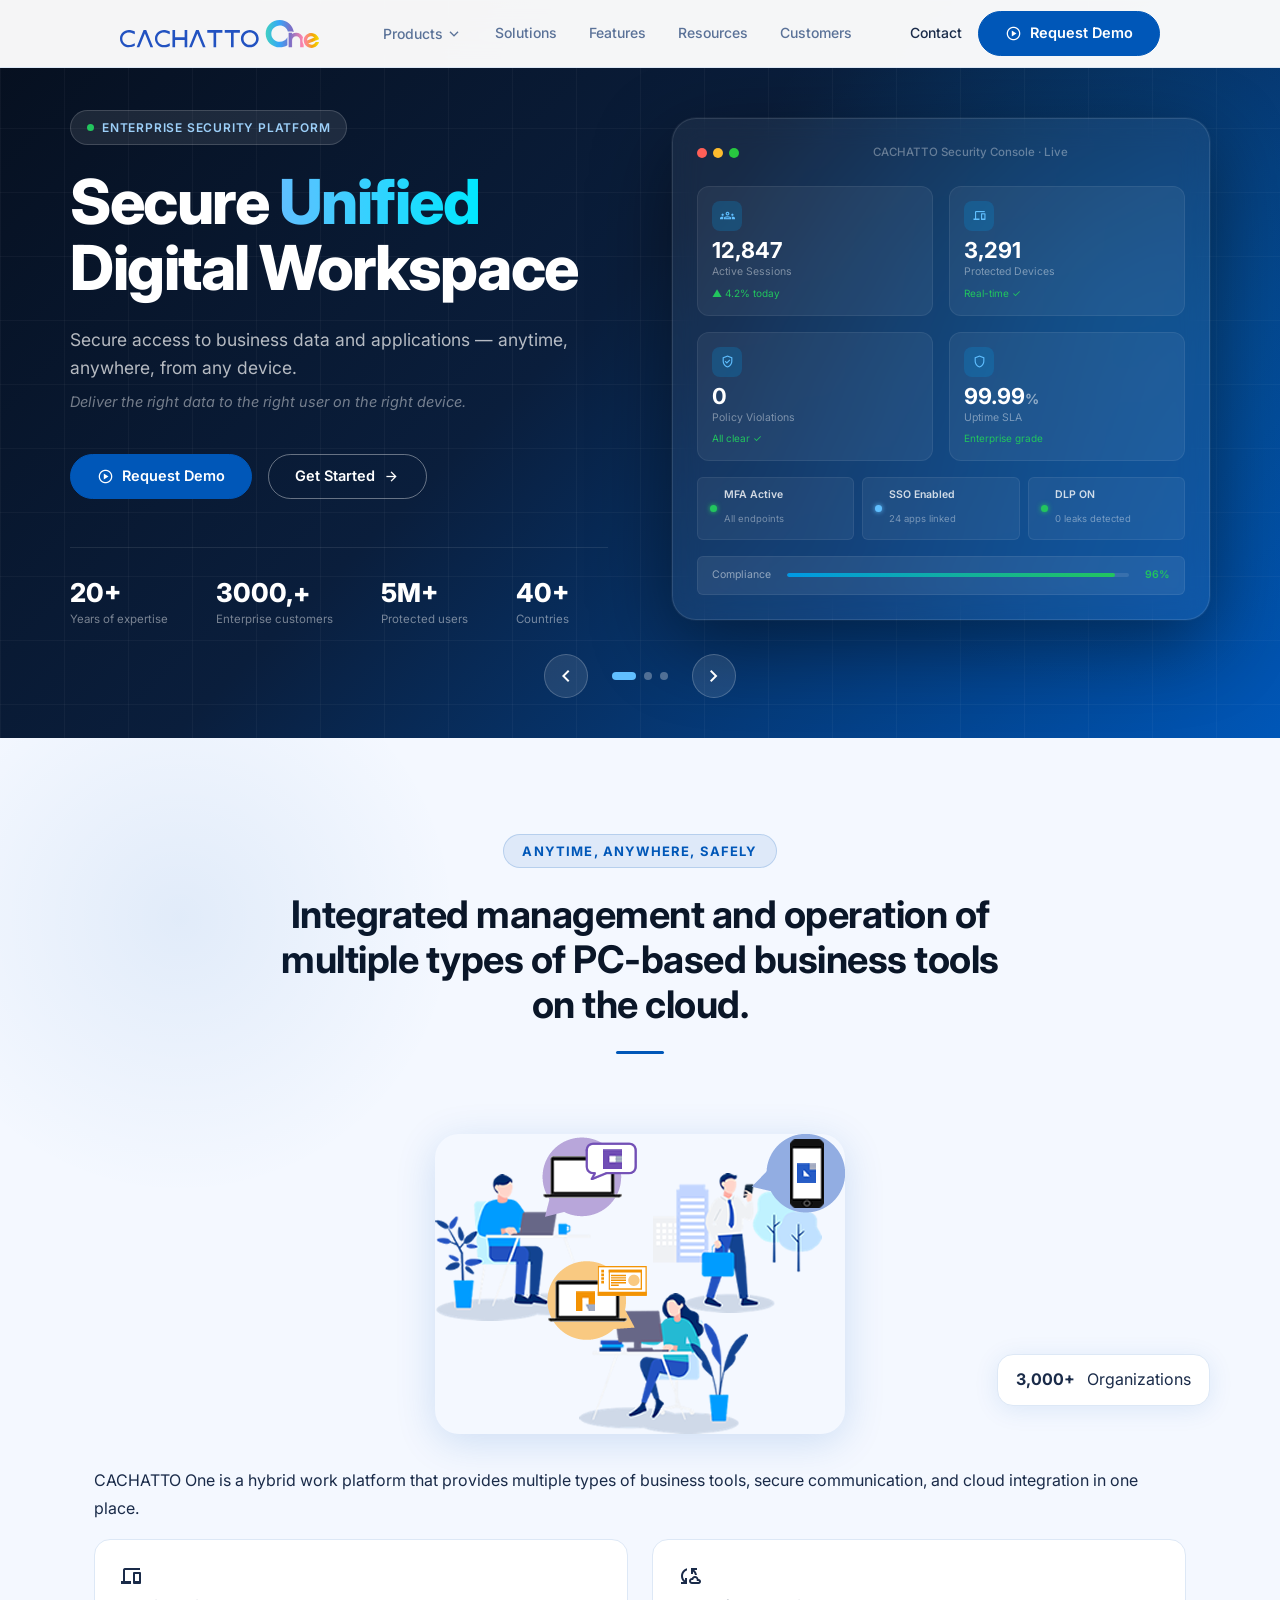
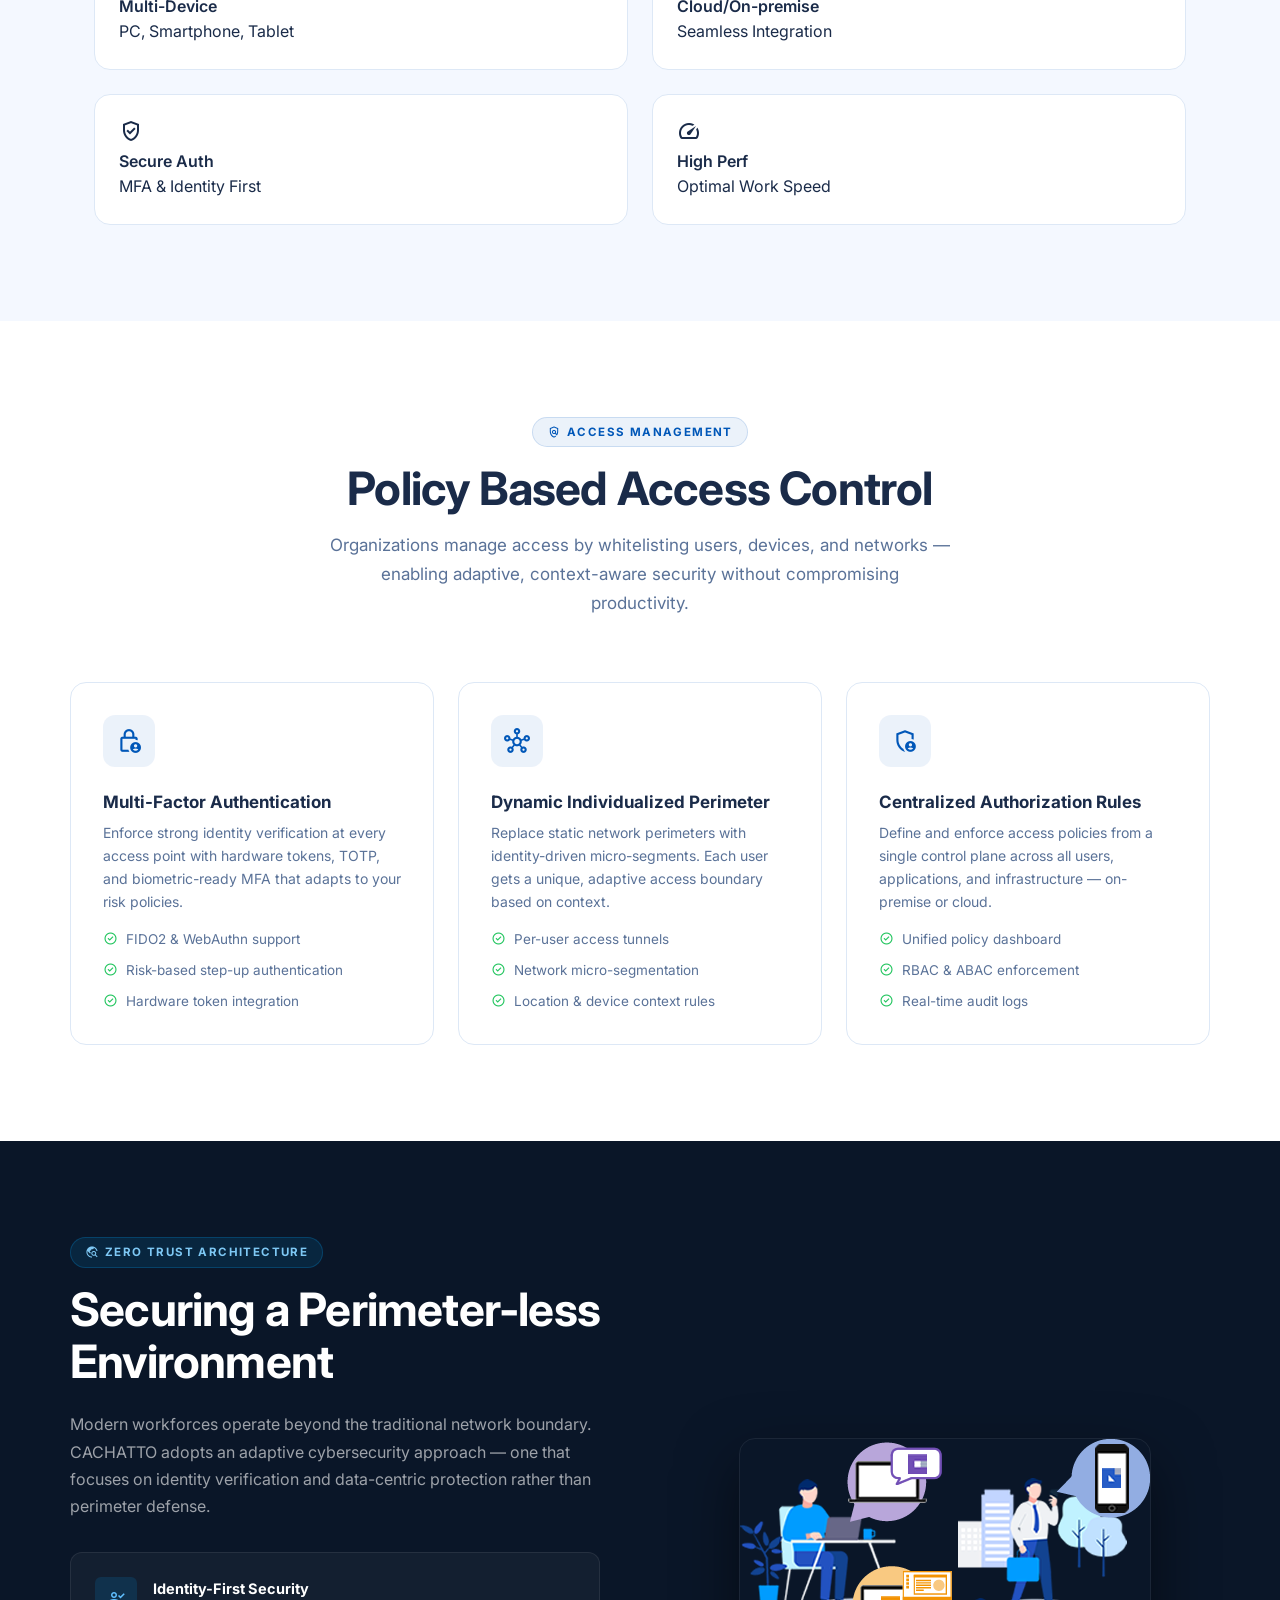
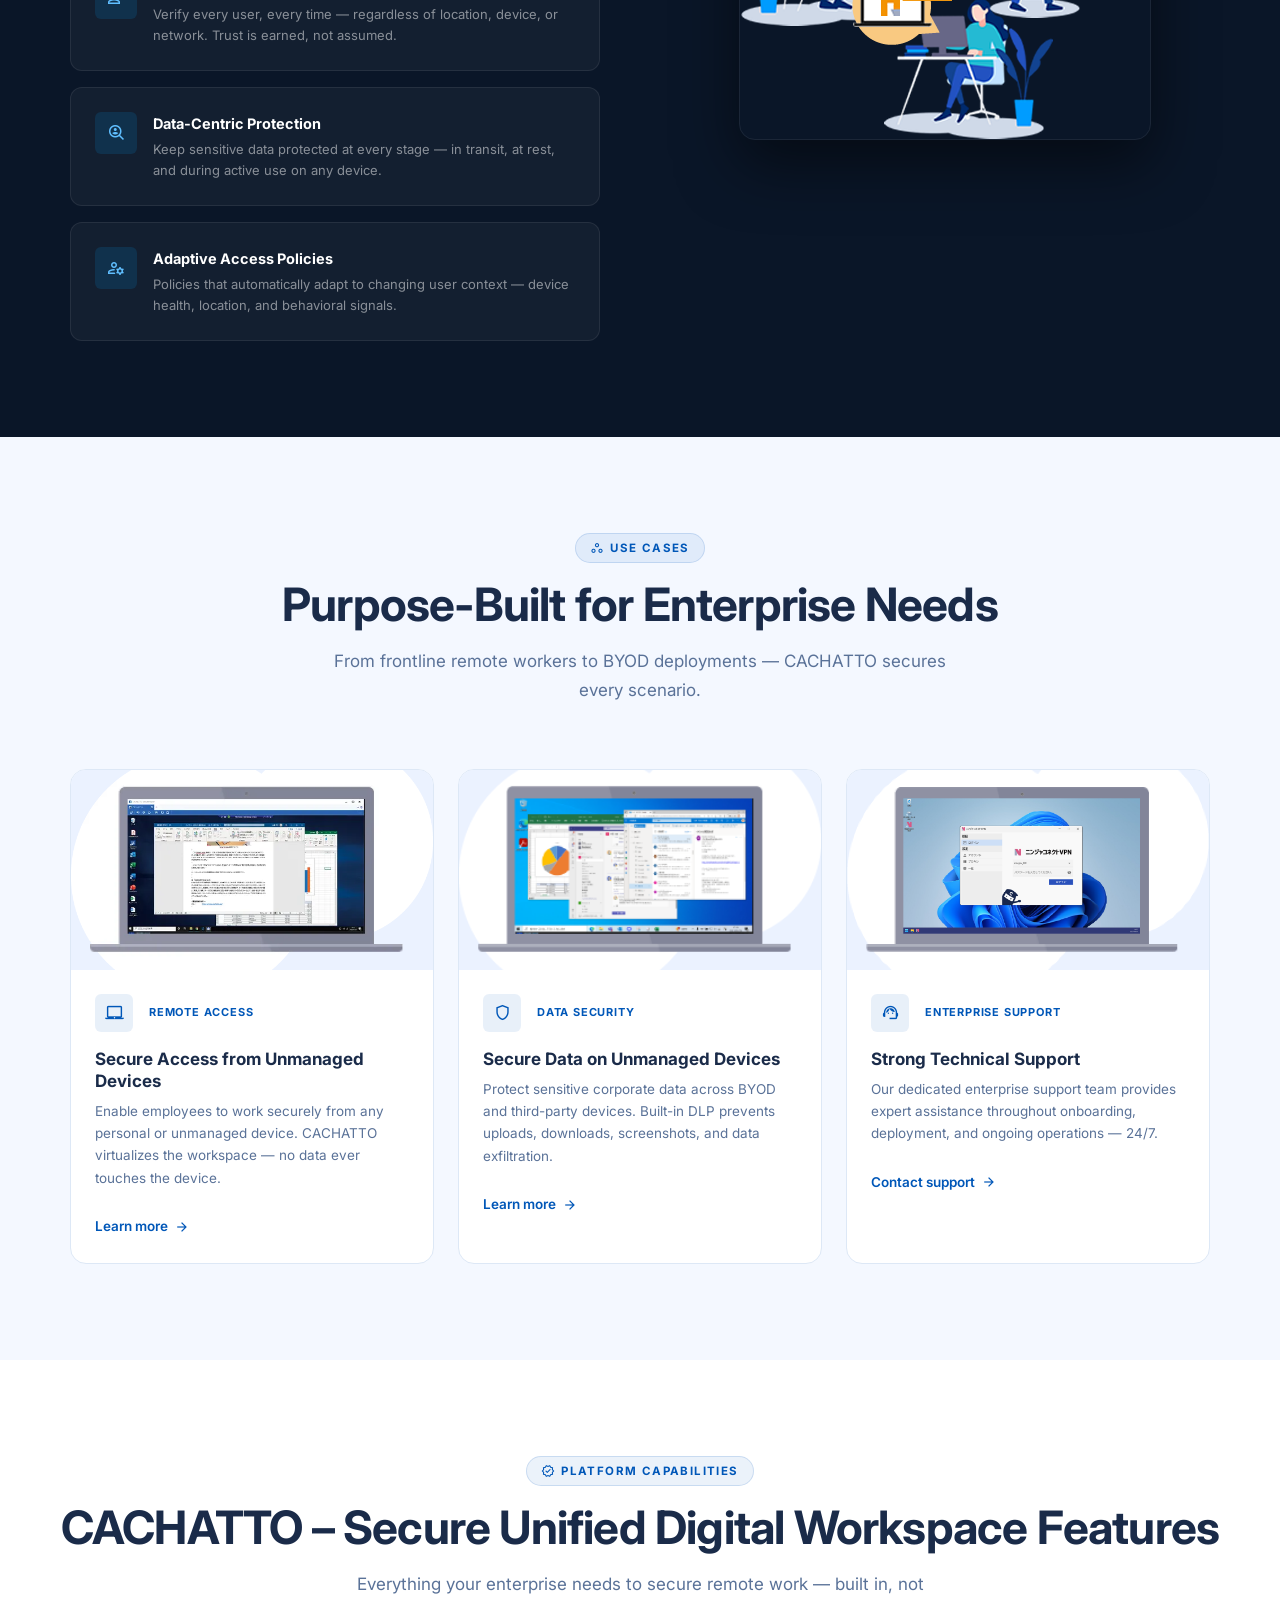
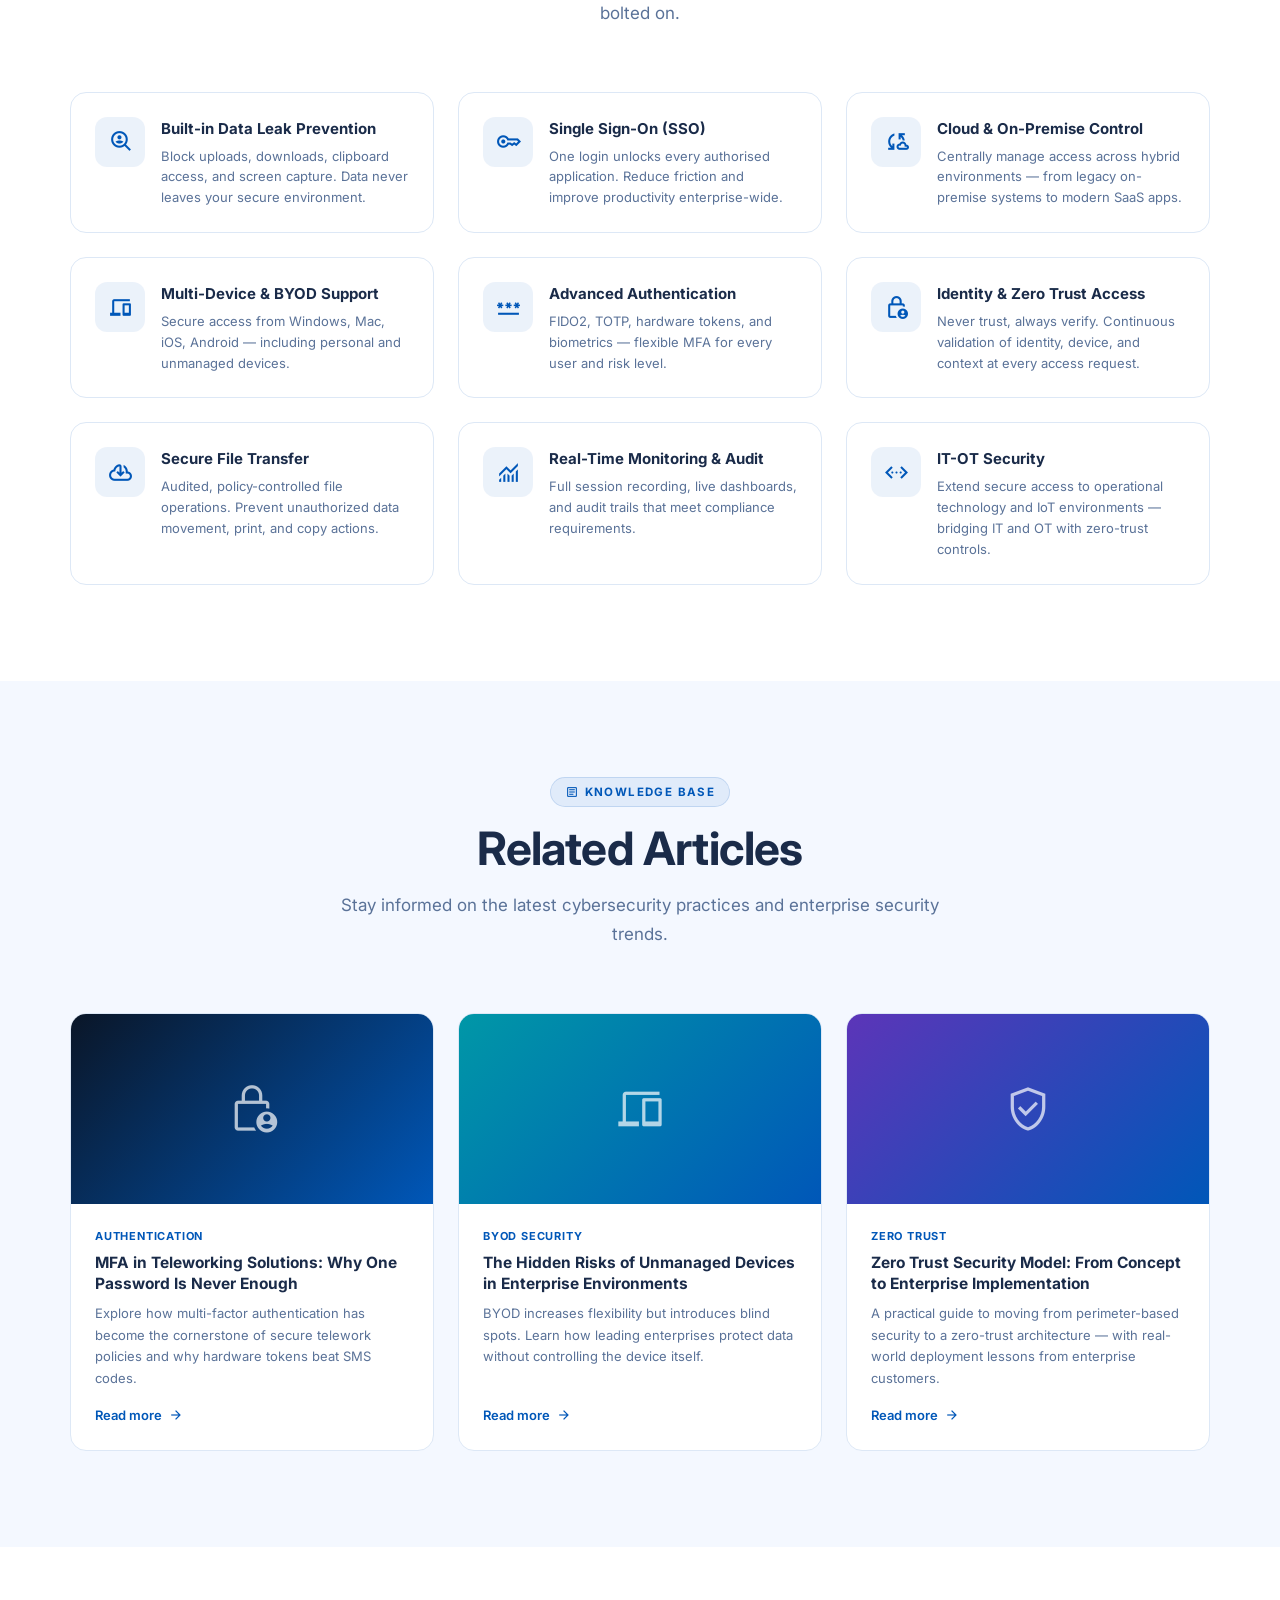
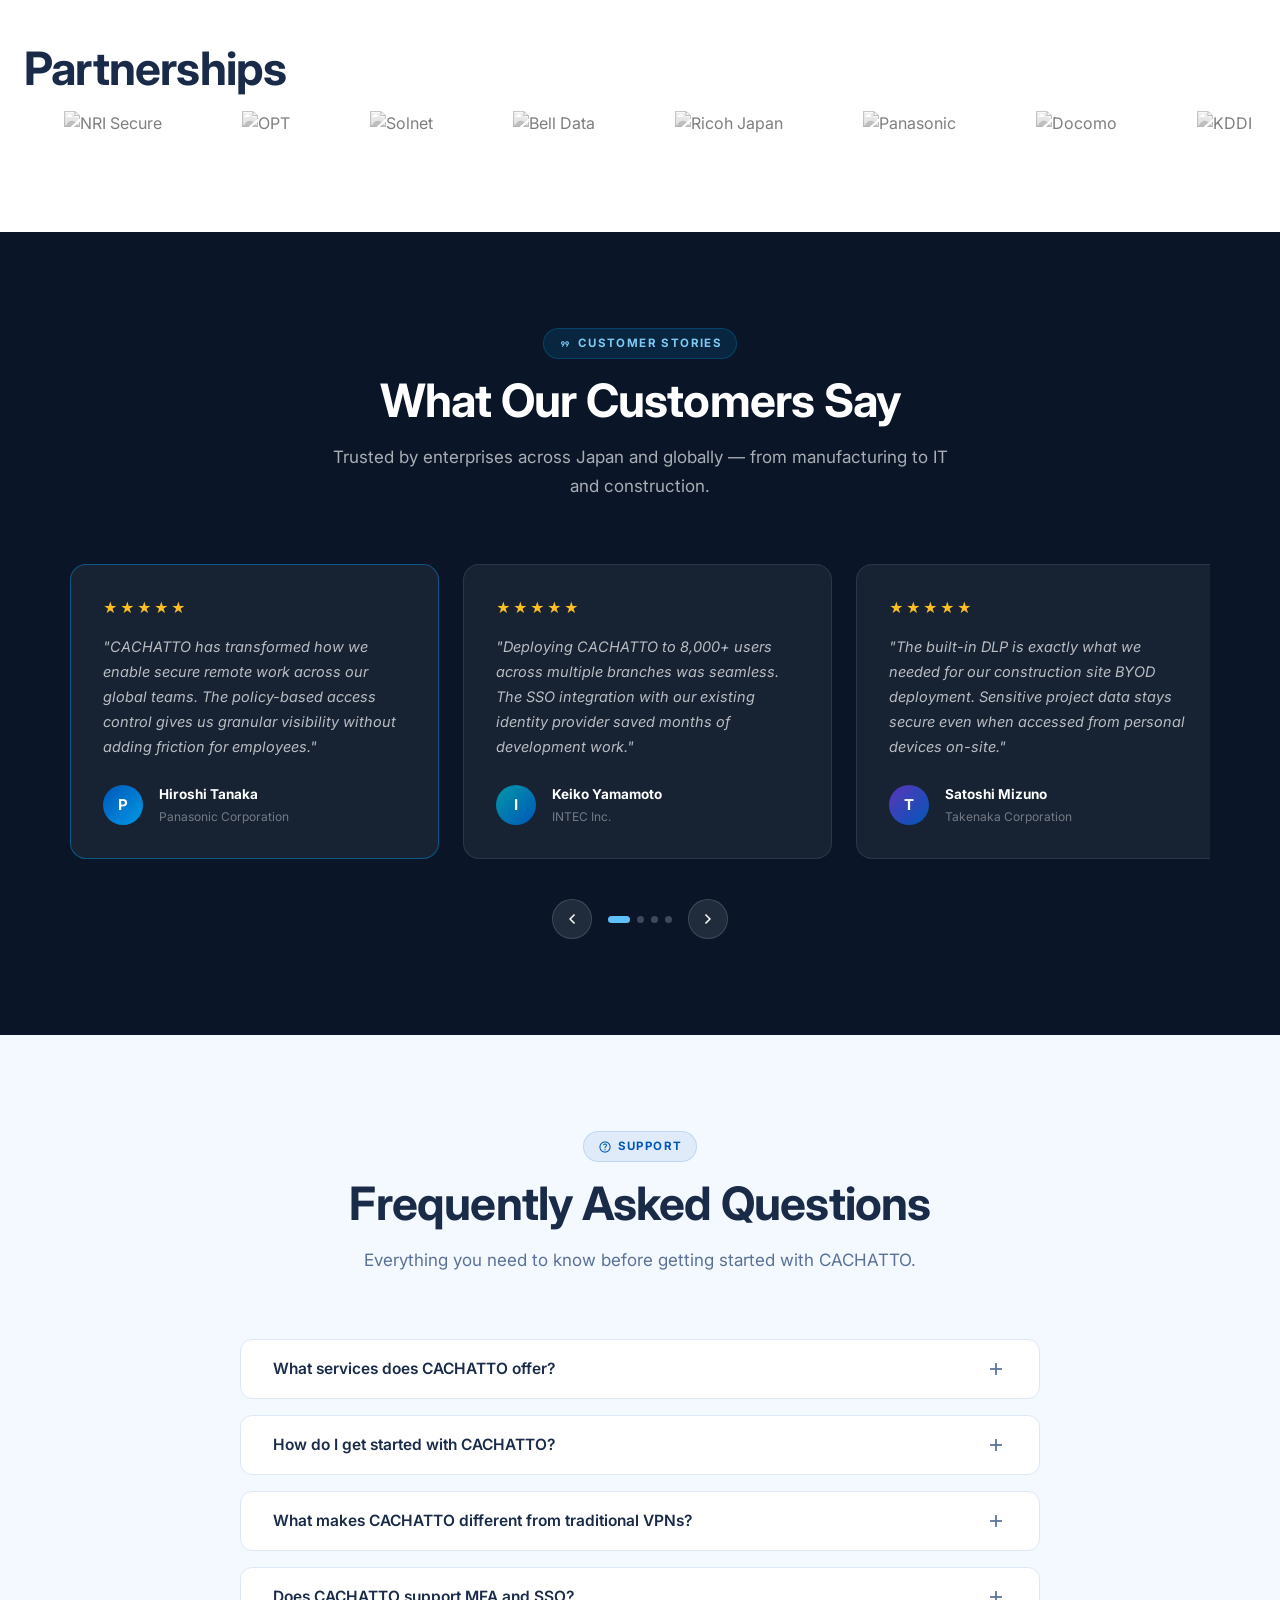
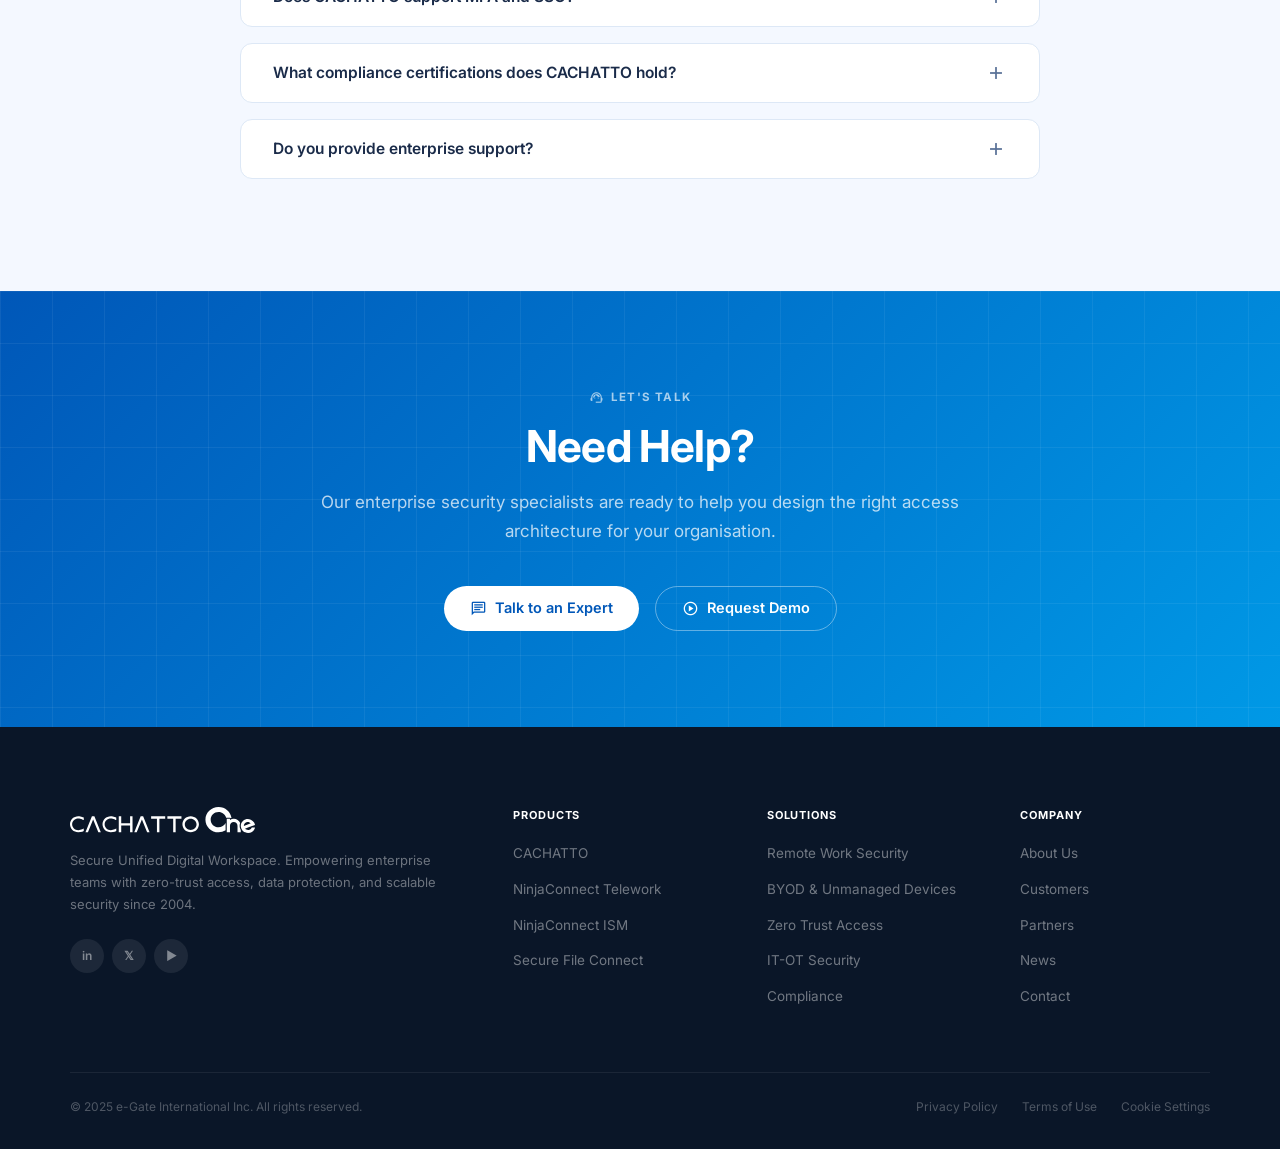
==== commit 0dec4efc: "Remove FAQ and unused testimonials while updating hybrid work platform layout and visual components." ====
--- a/index.html
+++ b/index.html
@@ -267,7 +267,8 @@
 
               <div class="hero__visual" aria-hidden="true">
                 <div class="hero__dashboard hero__dashboard--feature">
-                  <span class="material-symbols-outlined hero__feature-icon hero__feature-icon--telework">laptop_mac</span>
+                  <span
+                    class="material-symbols-outlined hero__feature-icon hero__feature-icon--telework">laptop_mac</span>
                   <h3 class="hero__feature-title">Secure Endpoint Access</h3>
                   <p class="hero__feature-copy">Zero data footprints on remote devices.
                     Pure virtualization.</p>
@@ -307,7 +308,8 @@
 
               <div class="hero__visual" aria-hidden="true">
                 <div class="hero__dashboard hero__dashboard--feature">
-                  <span class="material-symbols-outlined hero__feature-icon hero__feature-icon--ism">precision_manufacturing</span>
+                  <span
+                    class="material-symbols-outlined hero__feature-icon hero__feature-icon--ism">precision_manufacturing</span>
                   <h3 class="hero__feature-title">Industrial Security</h3>
                   <p class="hero__feature-copy">Bridging the gap safely without exposing
                     critical infrastructure.</p>
@@ -340,33 +342,61 @@
 ════════════════════════════════════════════════════════════ -->
   <section class="section hybrid-platform" id="hybrid" aria-labelledby="hybridTitle">
     <div class="container">
-
       <div class="hybrid-header">
         <p class="hybrid-eyebrow">Anytime, anywhere, safely</p>
         <h2 class="hybrid-title" id="hybridTitle">
-          Integrated management and operation of multiple types of<br>PC-based business tools on the cloud.
+          Integrated management and operation of multiple types of PC-based business tools on the cloud.
         </h2>
         <div class="hybrid-rule" aria-hidden="true"></div>
       </div>
 
-      <div class="hybrid-body fade-up">
+      <div class="hybrid-content fade-up">
         <div class="hybrid-image">
-          <img
-            src="Assets/concept_cachatto_2.png"
-            alt="CACHATTO hybrid work platform — people working across devices from any location"
-            loading="lazy"
-          />
-        </div>
+          <img src="Assets/concept_cachatto_2.png" alt="CACHATTO hybrid work platform" loading="lazy" />
+          <div class="hybrid-image-badge">
+            <strong>3,000+</strong>
+            <span>Organizations</span>
+          </div>
+        </div>
+
         <div class="hybrid-text">
-          <p>
-            CACHATTO One is a hybrid work platform that provides multiple types of PC-based business tools, secure
-            communication methods, and cloud/on-premise integration functions in one place, allowing integrated
-            management and operation on the cloud. It creates an environment where users can work anytime, anywhere,
-            securely, with the optimal tools they need.
+          <p class="hybrid-intro">
+            CACHATTO One is a hybrid work platform that provides multiple types of business tools, secure communication,
+            and cloud integration in one place.
           </p>
-        </div>
-      </div>
-
+
+          <div class="hybrid-cards">
+            <div class="hybrid-card">
+              <span class="material-symbols-outlined">devices</span>
+              <div>
+                <h4>Multi-Device</h4>
+                <p>PC, Smartphone, Tablet</p>
+              </div>
+            </div>
+            <div class="hybrid-card">
+              <span class="material-symbols-outlined">cloud_sync</span>
+              <div>
+                <h4>Cloud/On-premise</h4>
+                <p>Seamless Integration</p>
+              </div>
+            </div>
+            <div class="hybrid-card">
+              <span class="material-symbols-outlined">verified_user</span>
+              <div>
+                <h4>Secure Auth</h4>
+                <p>MFA & Identity First</p>
+              </div>
+            </div>
+            <div class="hybrid-card">
+              <span class="material-symbols-outlined">speed</span>
+              <div>
+                <h4>High Perf</h4>
+                <p>Optimal Work Speed</p>
+              </div>
+            </div>
+          </div>
+        </div>
+      </div>
     </div>
   </section>
 
@@ -830,28 +860,45 @@
     </div>
     <div class="marquee-viewport" aria-label="Scrolling list of partner logos">
       <div class="marquee-track">
-        <div class="marquee-item"><img src="https://cachatto.in/wp-content/uploads/2024/09/logo_nri-secure.png" alt="NRI Secure"></div>
-        <div class="marquee-item"><img src="https://cachatto.in/wp-content/uploads/2024/09/logo_opt.png" alt="OPT"></div>
-        <div class="marquee-item"><img src="https://cachatto.in/wp-content/uploads/2024/09/logo_solnet.png" alt="Solnet"></div>
-        <div class="marquee-item"><img src="https://cachatto.in/wp-content/uploads/2024/09/logo_belldata.png" alt="Bell Data"></div>
-        <div class="marquee-item"><img src="https://cachatto.in/wp-content/uploads/2024/09/logo_ricoh-japan.png" alt="Ricoh Japan"></div>
-        <div class="marquee-item"><img src="https://cachatto.in/wp-content/uploads/2024/09/logo_panasonic.png" alt="Panasonic"></div>
-        <div class="marquee-item"><img src="https://cachatto.in/wp-content/uploads/2024/09/logo_docomo.png" alt="Docomo"></div>
-        <div class="marquee-item"><img src="https://cachatto.in/wp-content/uploads/2024/09/logo_kddi.png" alt="KDDI"></div>
-        <div class="marquee-item"><img src="https://cachatto.in/wp-content/uploads/2024/09/logo_softbank.png" alt="Softbank"></div>
-        <div class="marquee-item"><img src="https://cachatto.in/wp-content/uploads/2024/09/logo_agrex.png" alt="Agrex"></div>
+        <div class="marquee-item"><img src="https://cachatto.in/wp-content/uploads/2024/09/logo_nri-secure.png"
+            alt="NRI Secure"></div>
+        <div class="marquee-item"><img src="https://cachatto.in/wp-content/uploads/2024/09/logo_opt.png" alt="OPT">
+        </div>
+        <div class="marquee-item"><img src="https://cachatto.in/wp-content/uploads/2024/09/logo_solnet.png"
+            alt="Solnet"></div>
+        <div class="marquee-item"><img src="https://cachatto.in/wp-content/uploads/2024/09/logo_belldata.png"
+            alt="Bell Data"></div>
+        <div class="marquee-item"><img src="https://cachatto.in/wp-content/uploads/2024/09/logo_ricoh-japan.png"
+            alt="Ricoh Japan"></div>
+        <div class="marquee-item"><img src="https://cachatto.in/wp-content/uploads/2024/09/logo_panasonic.png"
+            alt="Panasonic"></div>
+        <div class="marquee-item"><img src="https://cachatto.in/wp-content/uploads/2024/09/logo_docomo.png"
+            alt="Docomo"></div>
+        <div class="marquee-item"><img src="https://cachatto.in/wp-content/uploads/2024/09/logo_kddi.png" alt="KDDI">
+        </div>
+        <div class="marquee-item"><img src="https://cachatto.in/wp-content/uploads/2024/09/logo_softbank.png"
+            alt="Softbank"></div>
+        <div class="marquee-item"><img src="https://cachatto.in/wp-content/uploads/2024/09/logo_agrex.png" alt="Agrex">
+        </div>
       </div>
       <!-- Duplicate for seamless loop -->
       <div class="marquee-track" aria-hidden="true">
-        <div class="marquee-item"><img src="https://cachatto.in/wp-content/uploads/2024/09/logo_nri-secure.png" alt=""></div>
+        <div class="marquee-item"><img src="https://cachatto.in/wp-content/uploads/2024/09/logo_nri-secure.png" alt="">
+        </div>
         <div class="marquee-item"><img src="https://cachatto.in/wp-content/uploads/2024/09/logo_opt.png" alt=""></div>
-        <div class="marquee-item"><img src="https://cachatto.in/wp-content/uploads/2024/09/logo_solnet.png" alt=""></div>
-        <div class="marquee-item"><img src="https://cachatto.in/wp-content/uploads/2024/09/logo_belldata.png" alt=""></div>
-        <div class="marquee-item"><img src="https://cachatto.in/wp-content/uploads/2024/09/logo_ricoh-japan.png" alt=""></div>
-        <div class="marquee-item"><img src="https://cachatto.in/wp-content/uploads/2024/09/logo_panasonic.png" alt=""></div>
-        <div class="marquee-item"><img src="https://cachatto.in/wp-content/uploads/2024/09/logo_docomo.png" alt=""></div>
+        <div class="marquee-item"><img src="https://cachatto.in/wp-content/uploads/2024/09/logo_solnet.png" alt="">
+        </div>
+        <div class="marquee-item"><img src="https://cachatto.in/wp-content/uploads/2024/09/logo_belldata.png" alt="">
+        </div>
+        <div class="marquee-item"><img src="https://cachatto.in/wp-content/uploads/2024/09/logo_ricoh-japan.png" alt="">
+        </div>
+        <div class="marquee-item"><img src="https://cachatto.in/wp-content/uploads/2024/09/logo_panasonic.png" alt="">
+        </div>
+        <div class="marquee-item"><img src="https://cachatto.in/wp-content/uploads/2024/09/logo_docomo.png" alt="">
+        </div>
         <div class="marquee-item"><img src="https://cachatto.in/wp-content/uploads/2024/09/logo_kddi.png" alt=""></div>
-        <div class="marquee-item"><img src="https://cachatto.in/wp-content/uploads/2024/09/logo_softbank.png" alt=""></div>
+        <div class="marquee-item"><img src="https://cachatto.in/wp-content/uploads/2024/09/logo_softbank.png" alt="">
+        </div>
         <div class="marquee-item"><img src="https://cachatto.in/wp-content/uploads/2024/09/logo_agrex.png" alt=""></div>
       </div>
     </div>
@@ -1179,4 +1226,4 @@
   <script src="script.js"></script>
 </body>
 
-</html>
+</html>
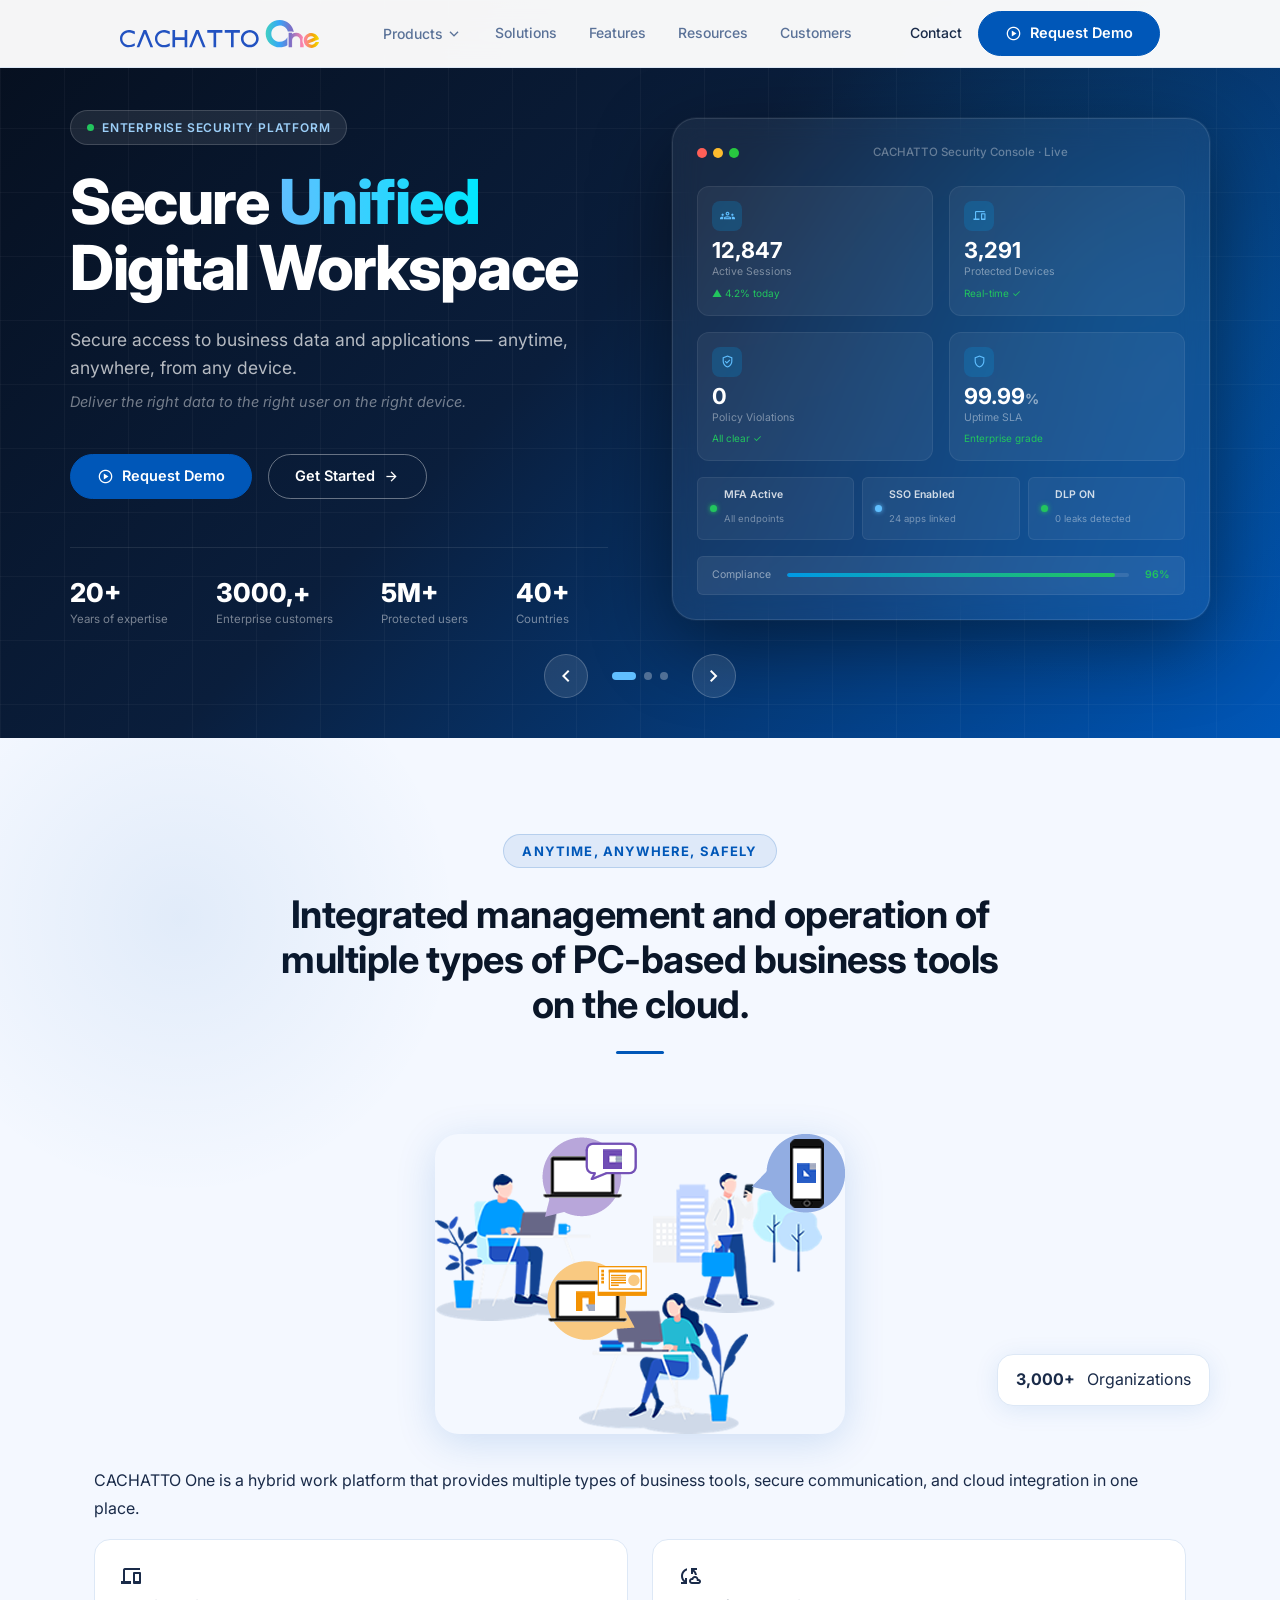
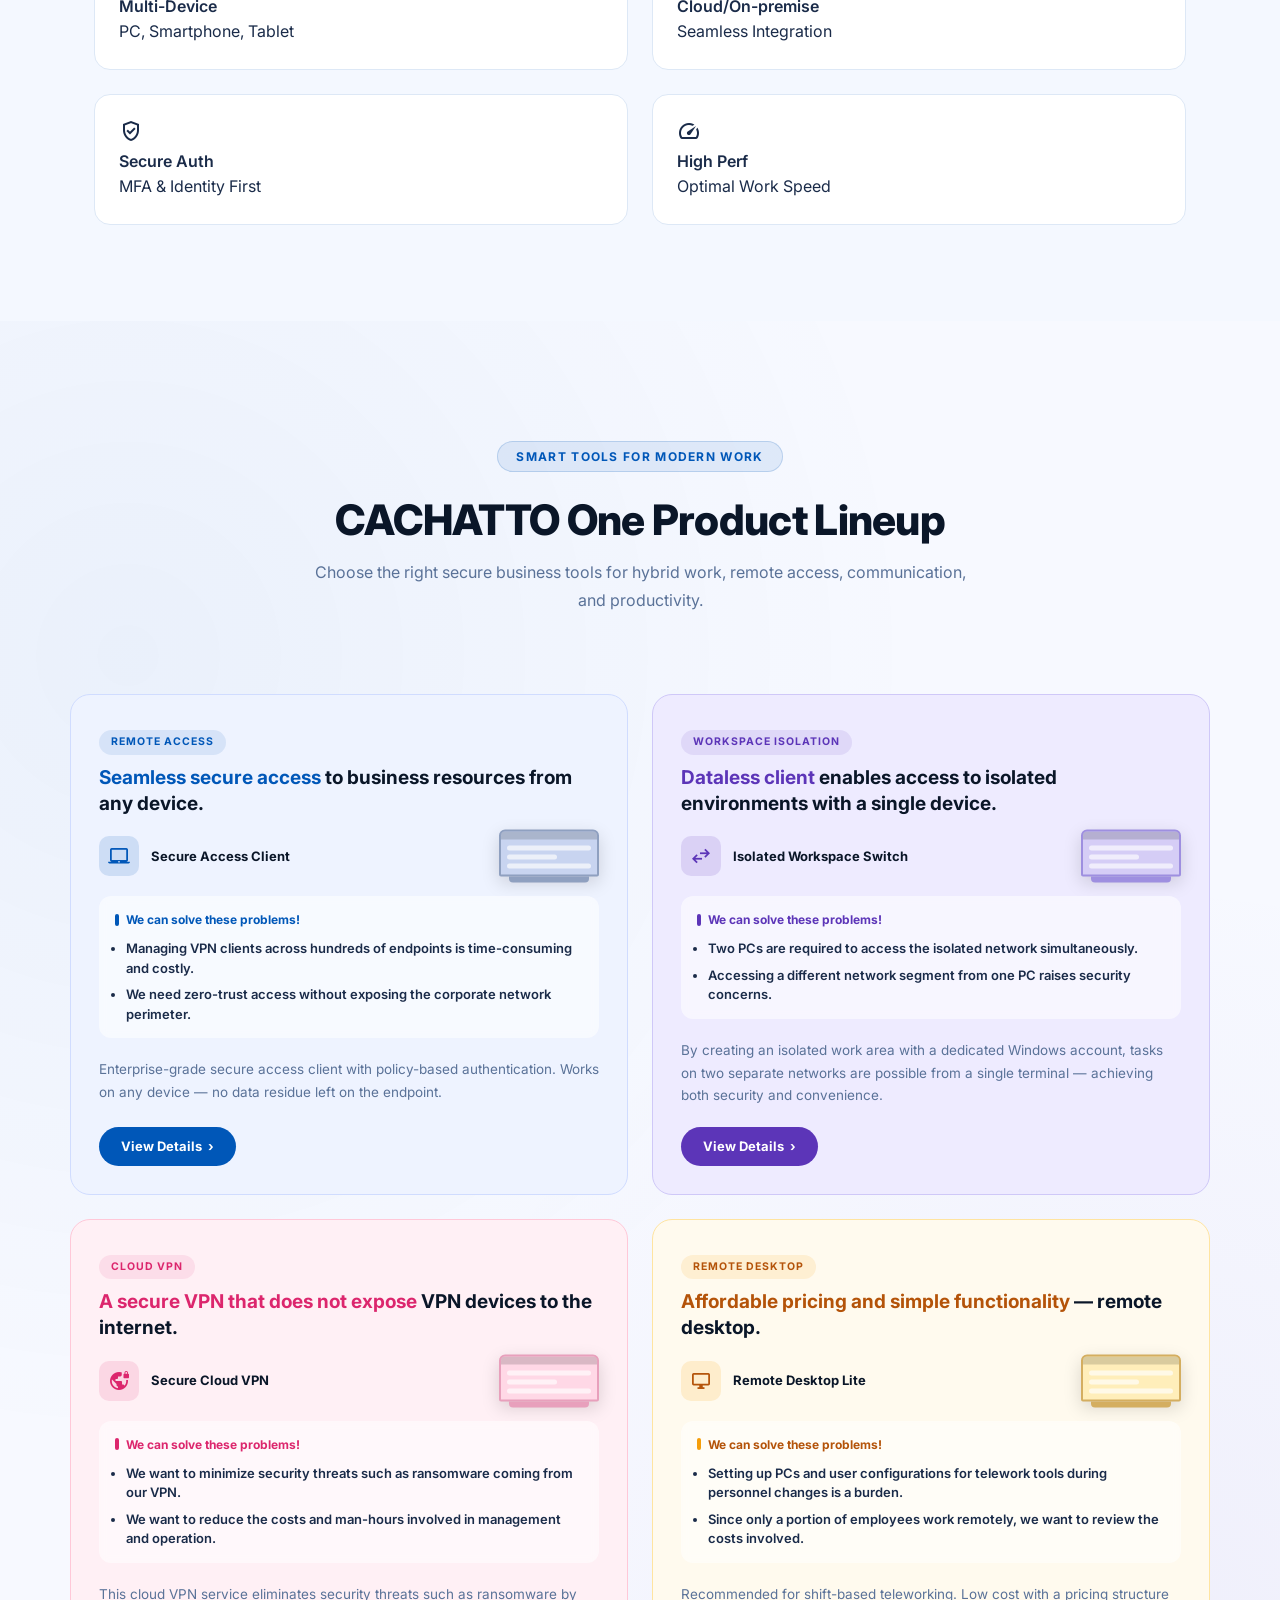
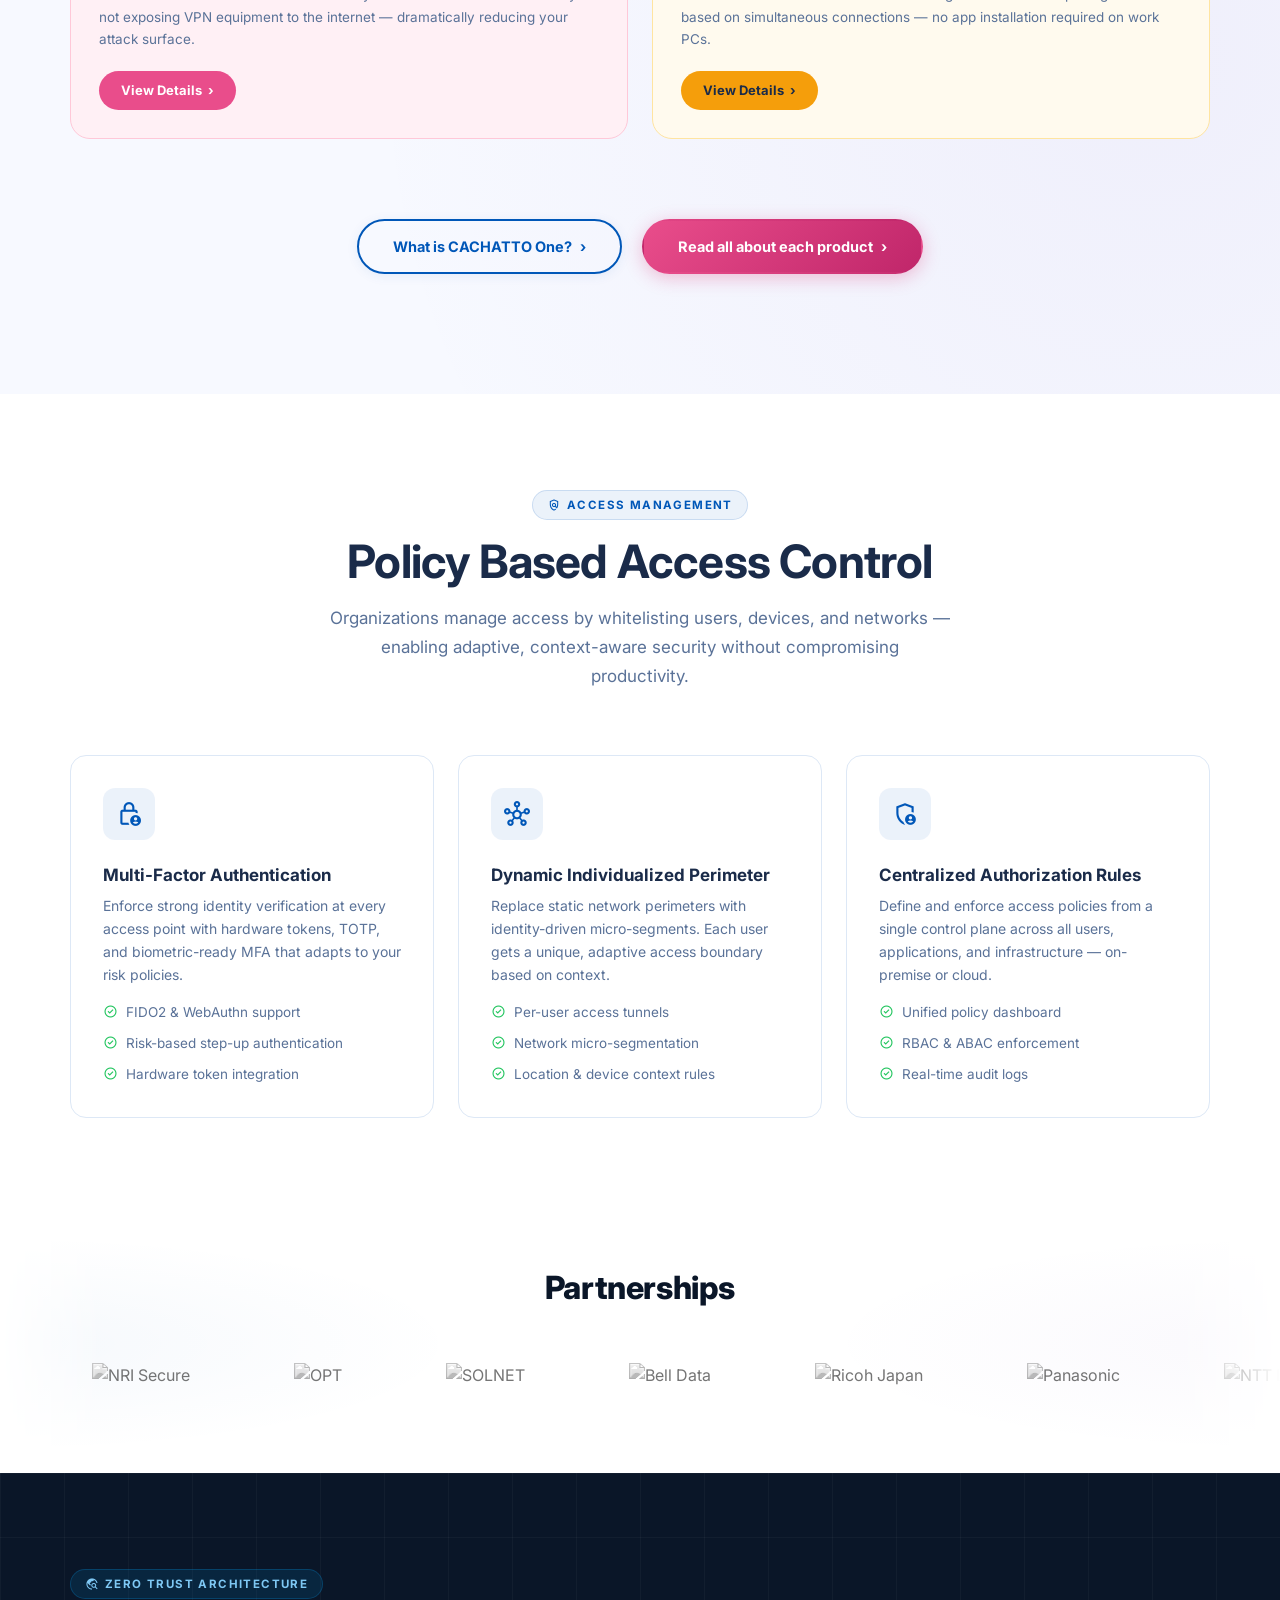
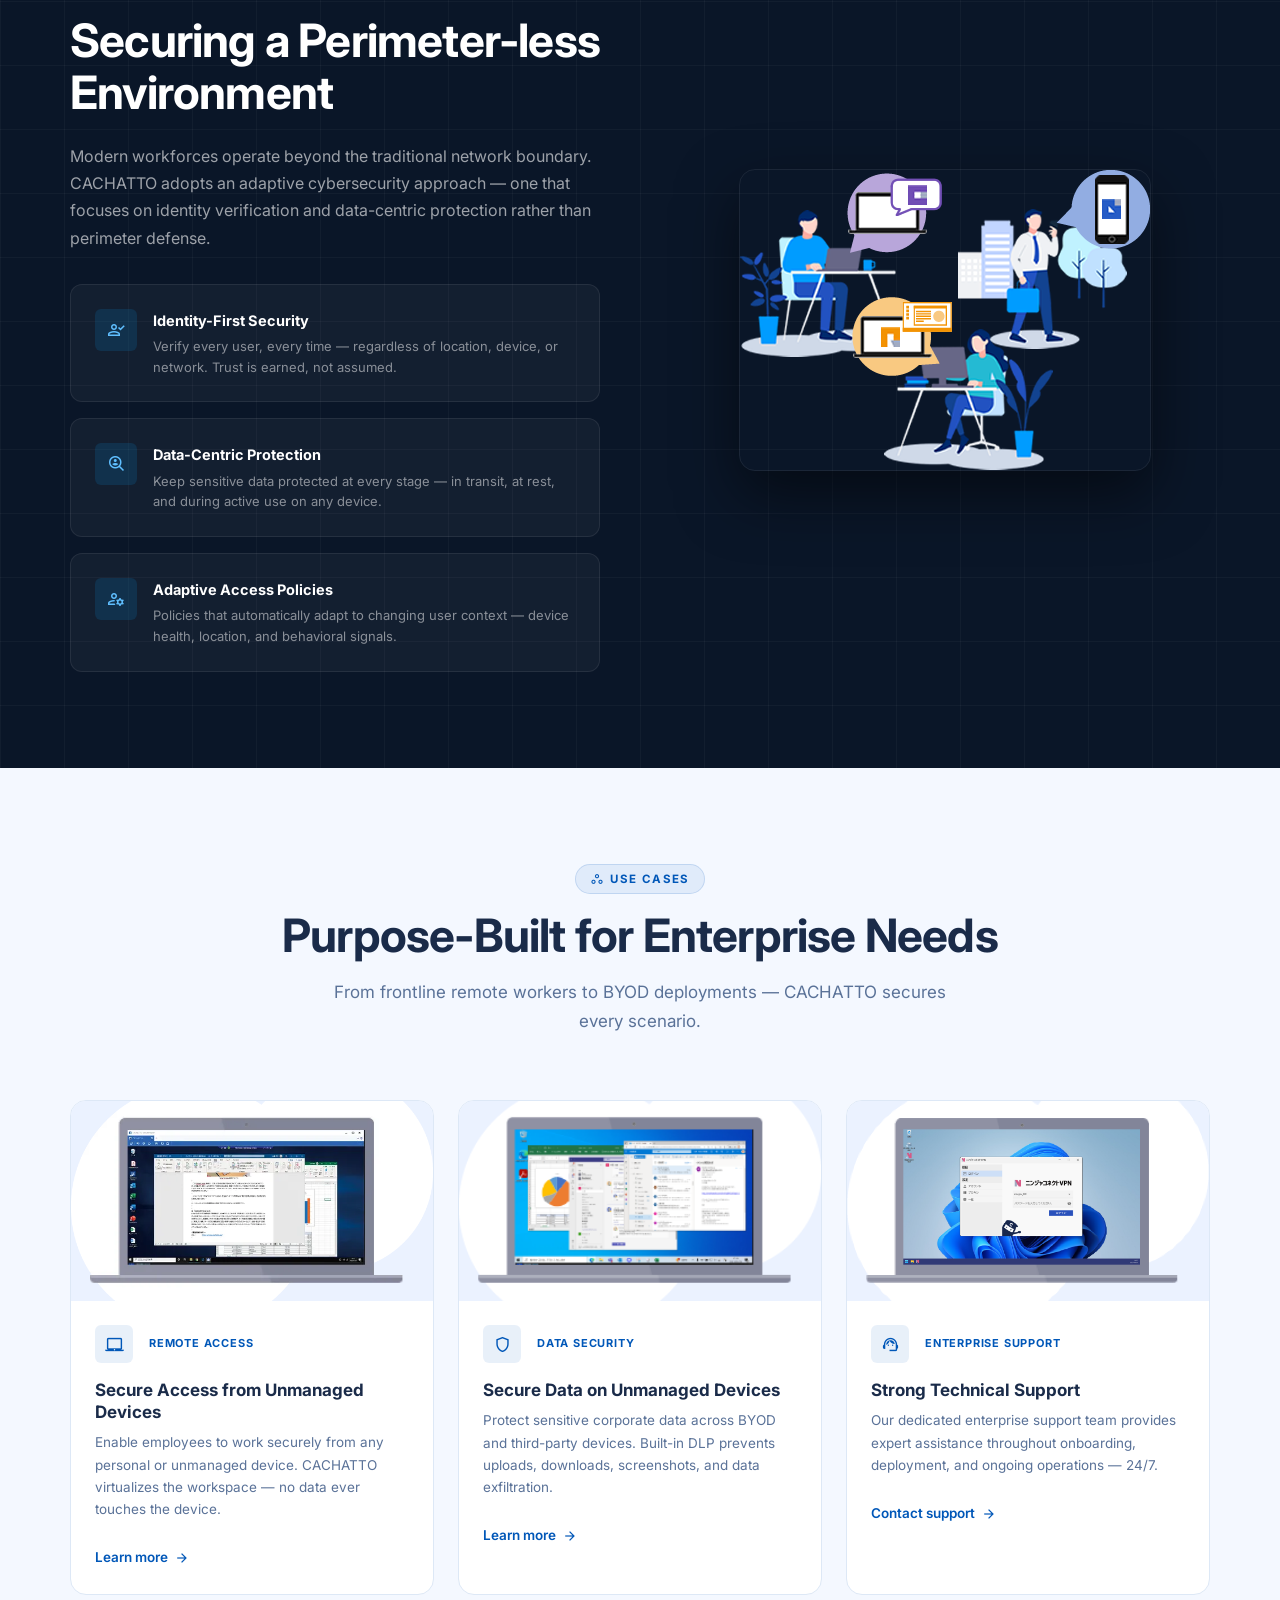
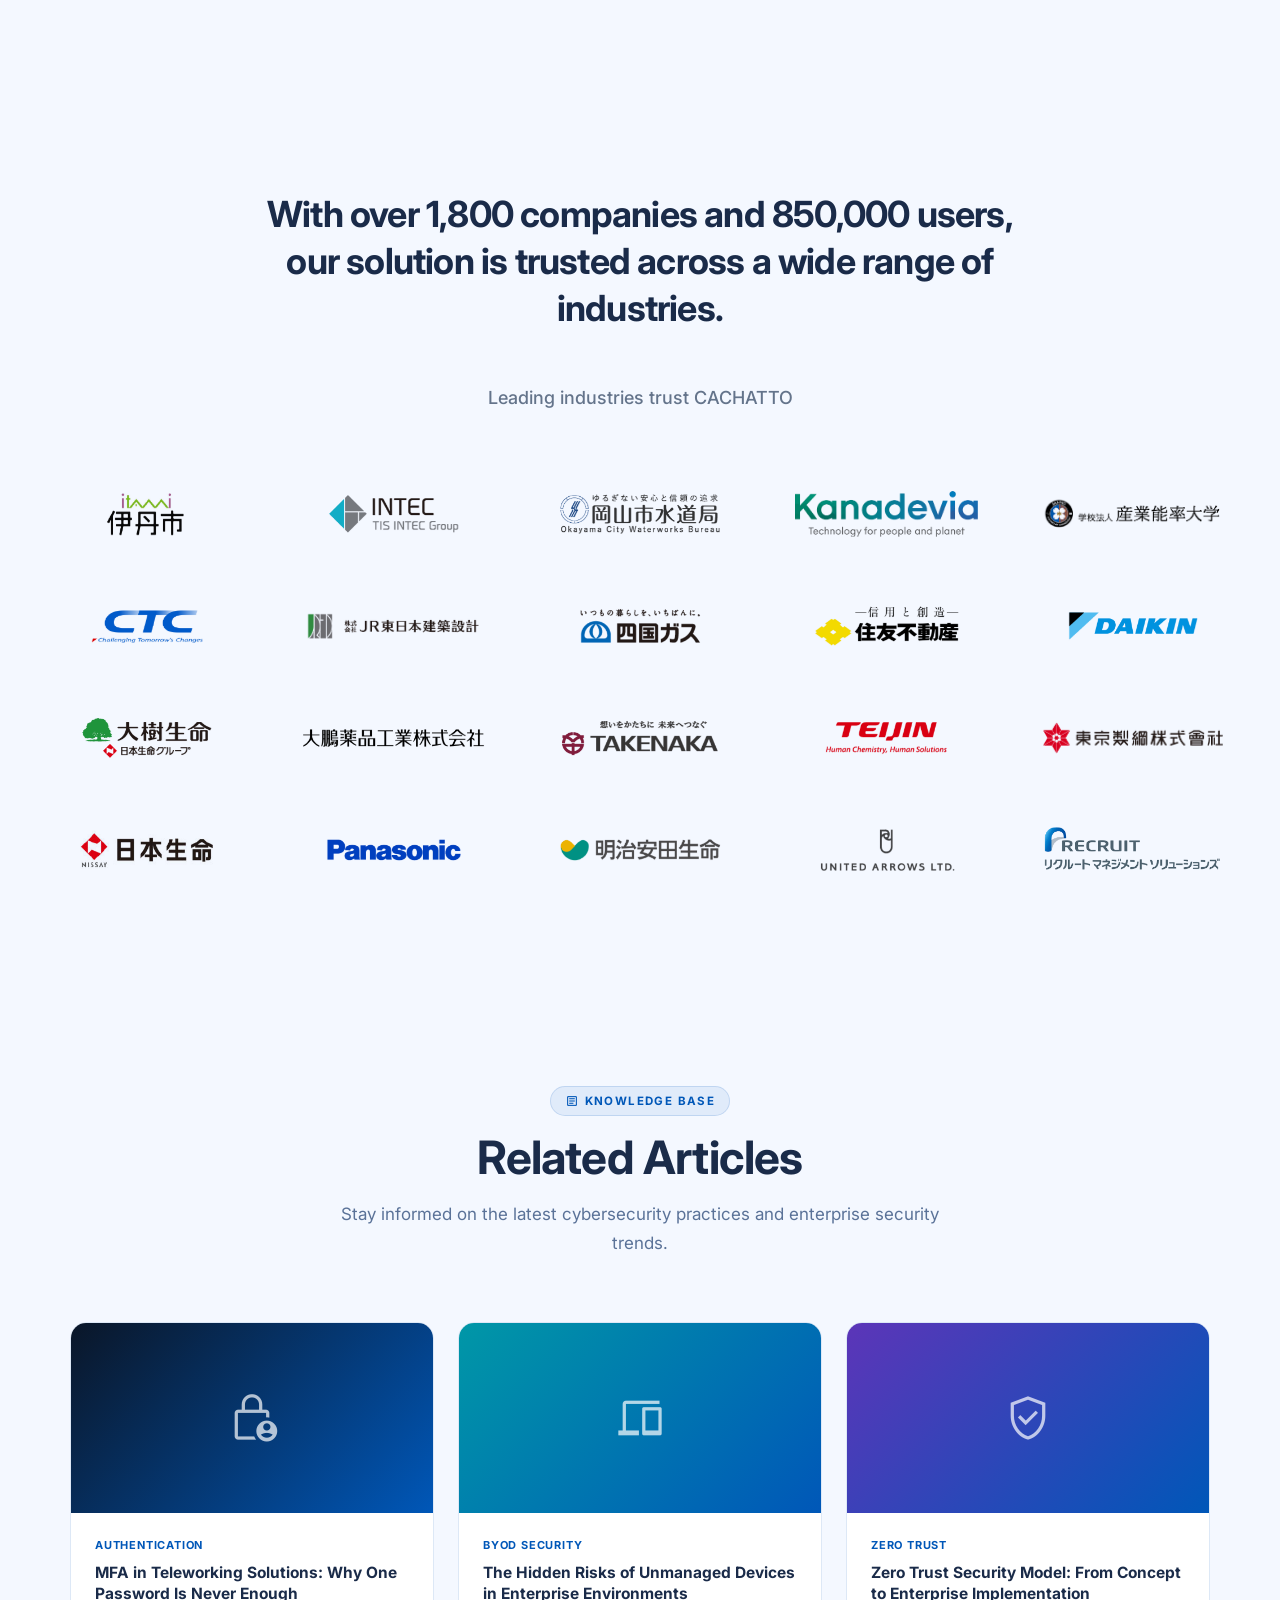
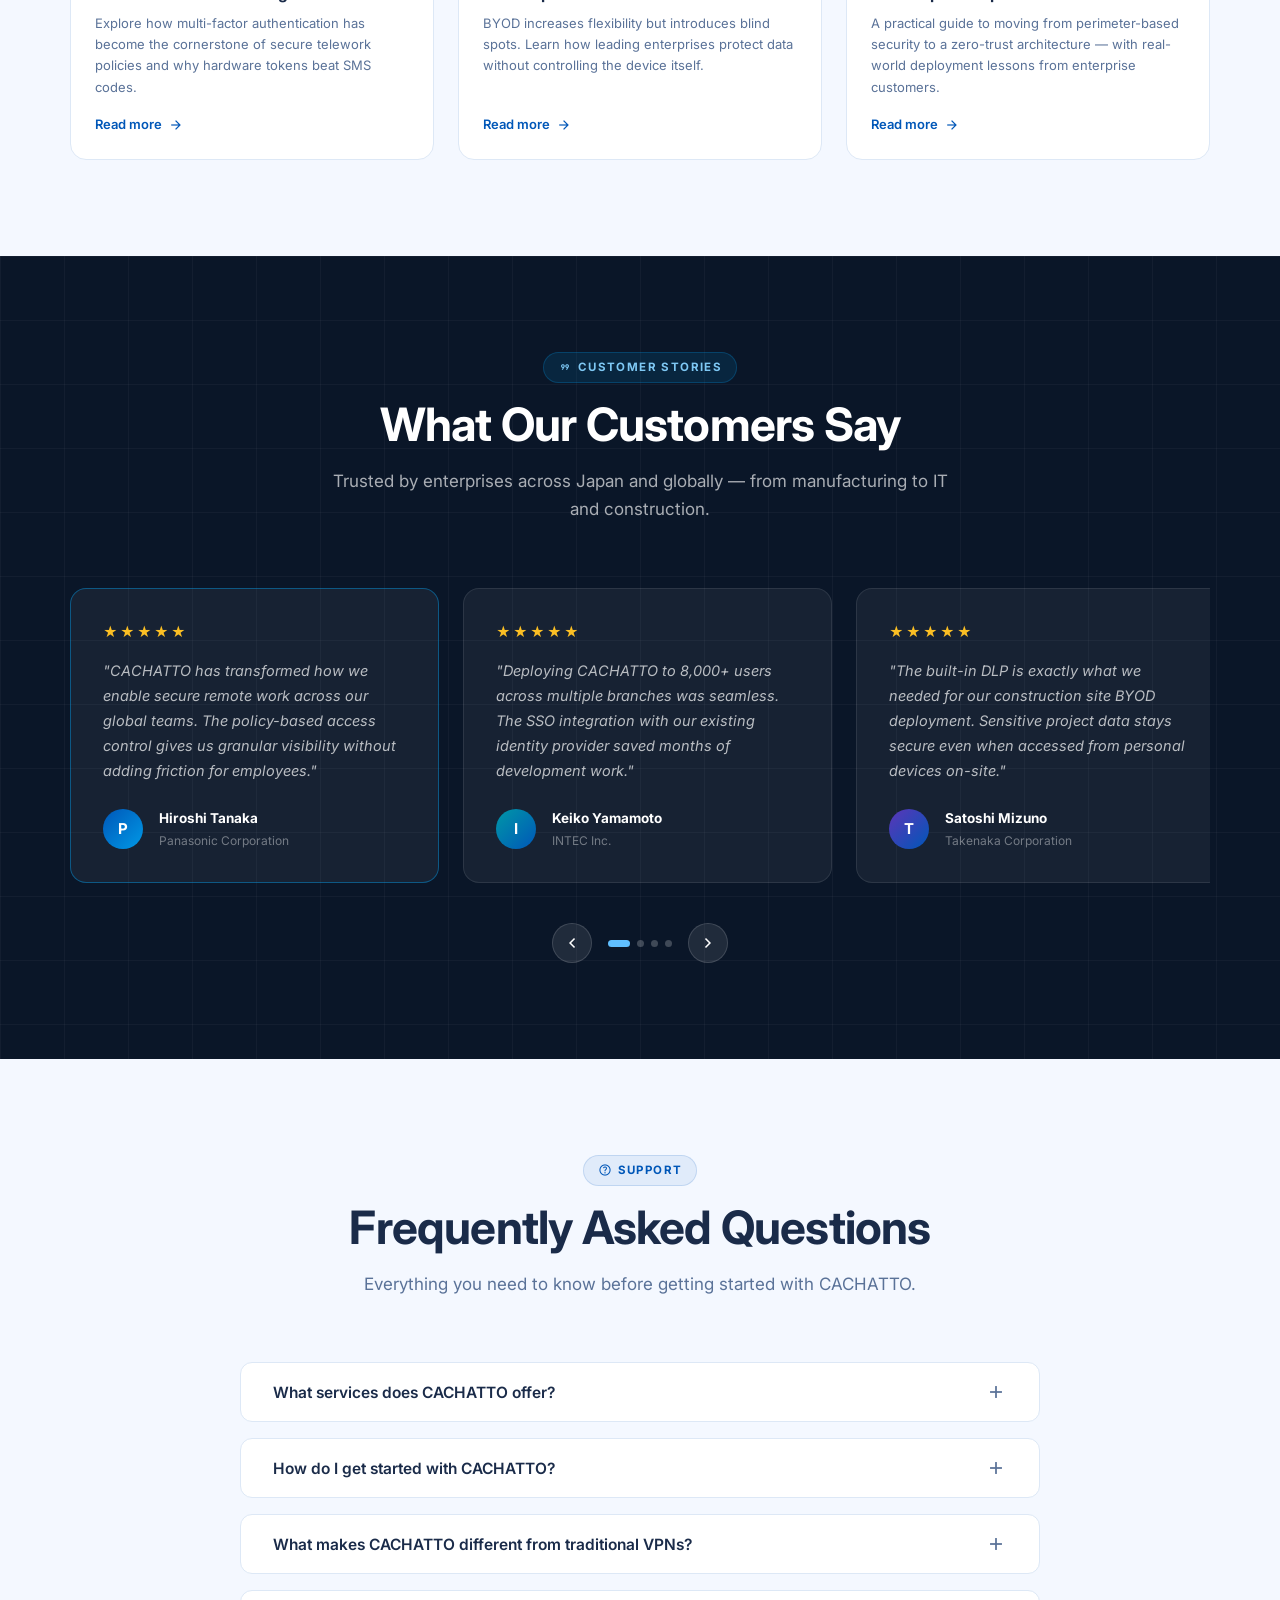
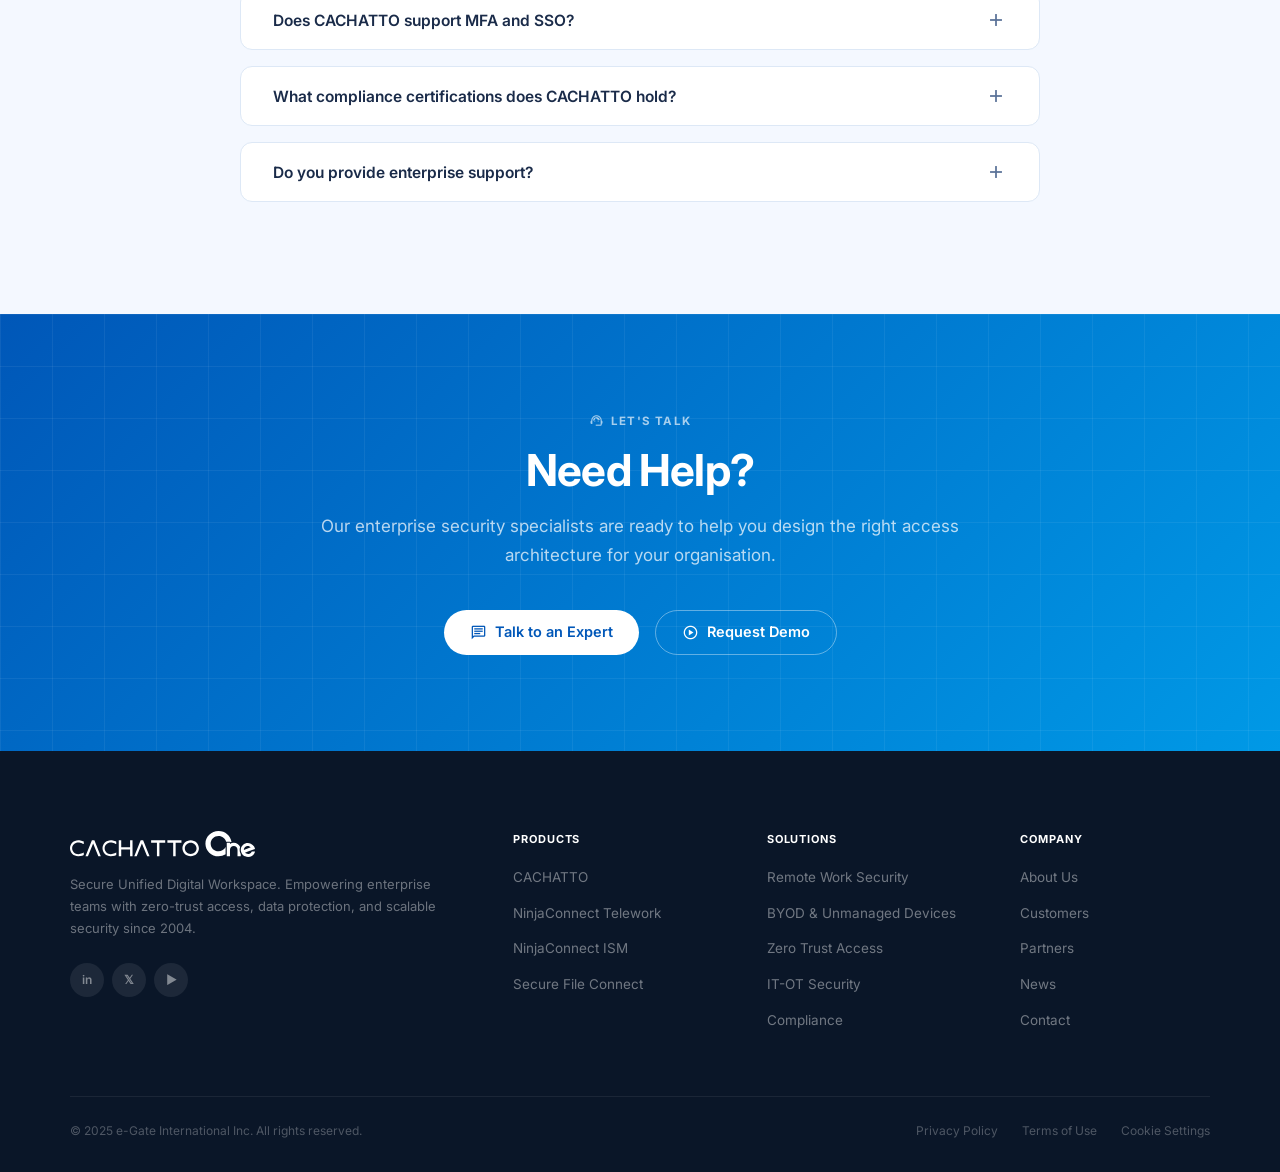
==== commit 1d308bf4: "Add CACHATTO One product lineup section and supporting visual assets." ====
--- a/index.html
+++ b/index.html
@@ -400,6 +400,206 @@
     </div>
   </section>
 
+  <!-- ════════════════════════════════════════════════════════════
+     CACHATTO ONE PRODUCT LINEUP
+════════════════════════════════════════════════════════════ -->
+  <section class="section product-lineup-section" id="product-lineup" aria-labelledby="plTitle">
+    <div class="pl-container">
+
+      <!-- Section Header -->
+      <div class="pl-header">
+        <span class="pl-eyebrow">Smart tools for modern work</span>
+        <h2 class="pl-title" id="plTitle">CACHATTO One Product Lineup</h2>
+        <p class="pl-subtitle">Choose the right secure business tools for hybrid work, remote access, communication, and
+          productivity.</p>
+      </div>
+
+      <!-- 2×2 Product Cards Grid -->
+      <div class="pl-grid">
+
+        <!-- Card 1: Secure Access Client -->
+        <article class="pl-card pl-card--blue fade-up d1" aria-labelledby="plc1title">
+          <div class="pl-card__header">
+            <div class="pl-card__tag">Remote Access</div>
+            <h3 class="pl-card__headline" id="plc1title">
+              <span class="pl-card__headline-accent">Seamless secure access</span> to business resources from any
+              device.
+            </h3>
+          </div>
+          <div class="pl-card__brand">
+            <div class="pl-card__brand-icon" aria-hidden="true">
+              <span class="material-symbols-outlined">laptop_mac</span>
+            </div>
+            <span class="pl-card__brand-name">Secure Access Client</span>
+            <div class="pl-card__mockup" aria-hidden="true">
+              <div class="pl-mockup pl-mockup--laptop">
+                <div class="pl-mockup__screen">
+                  <div class="pl-mockup__screen-bar"></div>
+                  <div class="pl-mockup__screen-content">
+                    <div class="pl-mockup__row"></div>
+                    <div class="pl-mockup__row pl-mockup__row--short"></div>
+                    <div class="pl-mockup__row"></div>
+                  </div>
+                </div>
+                <div class="pl-mockup__base"></div>
+              </div>
+            </div>
+          </div>
+          <div class="pl-card__problems">
+            <div class="pl-card__problems-label">
+              <span class="pl-card__problems-bar"></span>We can solve these problems!
+            </div>
+            <ul class="pl-card__bullets">
+              <li>Managing VPN clients across hundreds of endpoints is time-consuming and costly.</li>
+              <li>We need zero-trust access without exposing the corporate network perimeter.</li>
+            </ul>
+          </div>
+          <p class="pl-card__desc">Enterprise-grade secure access client with policy-based authentication. Works on any
+            device — no data residue left on the endpoint.</p>
+          <a href="#cta" class="pl-card__cta" id="plCta1">View Details <span aria-hidden="true">›</span></a>
+        </article>
+
+        <!-- Card 2: Isolated Workspace Switch -->
+        <article class="pl-card pl-card--purple fade-up d2" aria-labelledby="plc2title">
+          <div class="pl-card__header">
+            <div class="pl-card__tag">Workspace Isolation</div>
+            <h3 class="pl-card__headline" id="plc2title">
+              <span class="pl-card__headline-accent">Dataless client</span> enables access to isolated environments with
+              a single device.
+            </h3>
+          </div>
+          <div class="pl-card__brand">
+            <div class="pl-card__brand-icon" aria-hidden="true">
+              <span class="material-symbols-outlined">swap_horiz</span>
+            </div>
+            <span class="pl-card__brand-name">Isolated Workspace Switch</span>
+            <div class="pl-card__mockup" aria-hidden="true">
+              <div class="pl-mockup pl-mockup--laptop">
+                <div class="pl-mockup__screen">
+                  <div class="pl-mockup__screen-bar"></div>
+                  <div class="pl-mockup__screen-content">
+                    <div class="pl-mockup__row"></div>
+                    <div class="pl-mockup__row pl-mockup__row--short"></div>
+                    <div class="pl-mockup__row"></div>
+                  </div>
+                </div>
+                <div class="pl-mockup__base"></div>
+              </div>
+            </div>
+          </div>
+          <div class="pl-card__problems">
+            <div class="pl-card__problems-label">
+              <span class="pl-card__problems-bar"></span>We can solve these problems!
+            </div>
+            <ul class="pl-card__bullets">
+              <li>Two PCs are required to access the isolated network simultaneously.</li>
+              <li>Accessing a different network segment from one PC raises security concerns.</li>
+            </ul>
+          </div>
+          <p class="pl-card__desc">By creating an isolated work area with a dedicated Windows account, tasks on two
+            separate networks are possible from a single terminal — achieving both security and convenience.</p>
+          <a href="#cta" class="pl-card__cta" id="plCta2">View Details <span aria-hidden="true">›</span></a>
+        </article>
+
+        <!-- Card 3: Secure Cloud VPN -->
+        <article class="pl-card pl-card--pink fade-up d1" aria-labelledby="plc3title">
+          <div class="pl-card__header">
+            <div class="pl-card__tag">Cloud VPN</div>
+            <h3 class="pl-card__headline" id="plc3title">
+              <span class="pl-card__headline-accent">A secure VPN that does not expose</span> VPN devices to the
+              internet.
+            </h3>
+          </div>
+          <div class="pl-card__brand">
+            <div class="pl-card__brand-icon" aria-hidden="true">
+              <span class="material-symbols-outlined">vpn_lock</span>
+            </div>
+            <span class="pl-card__brand-name">Secure Cloud VPN</span>
+            <div class="pl-card__mockup" aria-hidden="true">
+              <div class="pl-mockup pl-mockup--laptop">
+                <div class="pl-mockup__screen">
+                  <div class="pl-mockup__screen-bar"></div>
+                  <div class="pl-mockup__screen-content">
+                    <div class="pl-mockup__row"></div>
+                    <div class="pl-mockup__row pl-mockup__row--short"></div>
+                    <div class="pl-mockup__row"></div>
+                  </div>
+                </div>
+                <div class="pl-mockup__base"></div>
+              </div>
+            </div>
+          </div>
+          <div class="pl-card__problems">
+            <div class="pl-card__problems-label">
+              <span class="pl-card__problems-bar"></span>We can solve these problems!
+            </div>
+            <ul class="pl-card__bullets">
+              <li>We want to minimize security threats such as ransomware coming from our VPN.</li>
+              <li>We want to reduce the costs and man-hours involved in management and operation.</li>
+            </ul>
+          </div>
+          <p class="pl-card__desc">This cloud VPN service eliminates security threats such as ransomware by not exposing
+            VPN equipment to the internet — dramatically reducing your attack surface.</p>
+          <a href="#cta" class="pl-card__cta" id="plCta3">View Details <span aria-hidden="true">›</span></a>
+        </article>
+
+        <!-- Card 4: Remote Desktop Lite -->
+        <article class="pl-card pl-card--amber fade-up d2" aria-labelledby="plc4title">
+          <div class="pl-card__header">
+            <div class="pl-card__tag">Remote Desktop</div>
+            <h3 class="pl-card__headline" id="plc4title">
+              <span class="pl-card__headline-accent">Affordable pricing and simple functionality</span> — remote
+              desktop.
+            </h3>
+          </div>
+          <div class="pl-card__brand">
+            <div class="pl-card__brand-icon" aria-hidden="true">
+              <span class="material-symbols-outlined">desktop_windows</span>
+            </div>
+            <span class="pl-card__brand-name">Remote Desktop Lite</span>
+            <div class="pl-card__mockup" aria-hidden="true">
+              <div class="pl-mockup pl-mockup--laptop">
+                <div class="pl-mockup__screen">
+                  <div class="pl-mockup__screen-bar"></div>
+                  <div class="pl-mockup__screen-content">
+                    <div class="pl-mockup__row"></div>
+                    <div class="pl-mockup__row pl-mockup__row--short"></div>
+                    <div class="pl-mockup__row"></div>
+                  </div>
+                </div>
+                <div class="pl-mockup__base"></div>
+              </div>
+            </div>
+          </div>
+          <div class="pl-card__problems">
+            <div class="pl-card__problems-label">
+              <span class="pl-card__problems-bar"></span>We can solve these problems!
+            </div>
+            <ul class="pl-card__bullets">
+              <li>Setting up PCs and user configurations for telework tools during personnel changes is a burden.</li>
+              <li>Since only a portion of employees work remotely, we want to review the costs involved.</li>
+            </ul>
+          </div>
+          <p class="pl-card__desc">Recommended for shift-based teleworking. Low cost with a pricing structure based on
+            simultaneous connections — no app installation required on work PCs.</p>
+          <a href="#cta" class="pl-card__cta" id="plCta4">View Details <span aria-hidden="true">›</span></a>
+        </article>
+
+      </div><!-- /.pl-grid -->
+
+      <!-- Bottom CTAs -->
+      <div class="pl-ctas">
+        <a href="#hybrid" class="pl-cta-btn pl-cta-btn--outline" id="plCtaWhat">
+          What is CACHATTO One? <span aria-hidden="true">›</span>
+        </a>
+        <a href="#features" class="pl-cta-btn pl-cta-btn--filled" id="plCtaAll">
+          Read all about each product <span aria-hidden="true">›</span>
+        </a>
+      </div>
+
+    </div><!-- /.pl-container -->
+  </section>
+
 
   <!-- ════════════════════════════════════════════════════════════
      POLICY-BASED ACCESS CONTROL
@@ -502,10 +702,99 @@
 
 
   <!-- ════════════════════════════════════════════════════════════
+     PARTNERSHIPS – Logo Carousel
+════════════════════════════════════════════════════════════ -->
+  <section class="partners-section" id="partnerships" aria-labelledby="partnersTitle">
+    <div class="partners-inner">
+
+      <!-- Header -->
+      <div class="partners-header">
+        <h2 class="partners-title" id="partnersTitle">Partnerships</h2>
+      </div>
+
+      <!-- Carousel -->
+      <div class="partners-carousel" id="partnersCarousel" aria-label="Partner logos carousel">
+        <div class="partners-track" id="partnersTrack">
+
+          <!-- Set 1 (original) -->
+          <div class="partners-logo" data-name="NRI Secure">
+            <img src="https://cachatto.in/wp-content/uploads/2024/09/logo_nri-secure.png" alt="NRI Secure"
+              loading="lazy">
+          </div>
+          <div class="partners-logo" data-name="OPT">
+            <img src="https://cachatto.in/wp-content/uploads/2024/09/logo_opt.png" alt="OPT" loading="lazy">
+          </div>
+          <div class="partners-logo" data-name="SOLNET">
+            <img src="https://cachatto.in/wp-content/uploads/2024/09/logo_solnet.png" alt="SOLNET" loading="lazy">
+          </div>
+          <div class="partners-logo" data-name="Bell Data">
+            <img src="https://cachatto.in/wp-content/uploads/2024/09/logo_belldata.png" alt="Bell Data" loading="lazy">
+          </div>
+          <div class="partners-logo" data-name="Ricoh Japan">
+            <img src="https://cachatto.in/wp-content/uploads/2024/09/logo_ricoh-japan.png" alt="Ricoh Japan"
+              loading="lazy">
+          </div>
+          <div class="partners-logo" data-name="Panasonic">
+            <img src="https://cachatto.in/wp-content/uploads/2024/09/logo_panasonic.png" alt="Panasonic" loading="lazy">
+          </div>
+          <div class="partners-logo" data-name="NTT Docomo">
+            <img src="https://cachatto.in/wp-content/uploads/2024/09/logo_docomo.png" alt="NTT Docomo" loading="lazy">
+          </div>
+          <div class="partners-logo" data-name="KDDI">
+            <img src="https://cachatto.in/wp-content/uploads/2024/09/logo_kddi.png" alt="KDDI" loading="lazy">
+          </div>
+          <div class="partners-logo" data-name="SoftBank">
+            <img src="https://cachatto.in/wp-content/uploads/2024/09/logo_softbank.png" alt="SoftBank" loading="lazy">
+          </div>
+          <div class="partners-logo" data-name="Agrex">
+            <img src="https://cachatto.in/wp-content/uploads/2024/09/logo_agrex.png" alt="Agrex" loading="lazy">
+          </div>
+
+          <!-- Set 2 (clone for seamless loop, aria-hidden) -->
+          <div class="partners-logo" aria-hidden="true" data-name="NRI Secure">
+            <img src="https://cachatto.in/wp-content/uploads/2024/09/logo_nri-secure.png" alt="">
+          </div>
+          <div class="partners-logo" aria-hidden="true" data-name="OPT">
+            <img src="https://cachatto.in/wp-content/uploads/2024/09/logo_opt.png" alt="">
+          </div>
+          <div class="partners-logo" aria-hidden="true" data-name="SOLNET">
+            <img src="https://cachatto.in/wp-content/uploads/2024/09/logo_solnet.png" alt="">
+          </div>
+          <div class="partners-logo" aria-hidden="true" data-name="Bell Data">
+            <img src="https://cachatto.in/wp-content/uploads/2024/09/logo_belldata.png" alt="">
+          </div>
+          <div class="partners-logo" aria-hidden="true" data-name="Ricoh Japan">
+            <img src="https://cachatto.in/wp-content/uploads/2024/09/logo_ricoh-japan.png" alt="">
+          </div>
+          <div class="partners-logo" aria-hidden="true" data-name="Panasonic">
+            <img src="https://cachatto.in/wp-content/uploads/2024/09/logo_panasonic.png" alt="">
+          </div>
+          <div class="partners-logo" aria-hidden="true" data-name="NTT Docomo">
+            <img src="https://cachatto.in/wp-content/uploads/2024/09/logo_docomo.png" alt="">
+          </div>
+          <div class="partners-logo" aria-hidden="true" data-name="KDDI">
+            <img src="https://cachatto.in/wp-content/uploads/2024/09/logo_kddi.png" alt="">
+          </div>
+          <div class="partners-logo" aria-hidden="true" data-name="SoftBank">
+            <img src="https://cachatto.in/wp-content/uploads/2024/09/logo_softbank.png" alt="">
+          </div>
+          <div class="partners-logo" aria-hidden="true" data-name="Agrex">
+            <img src="https://cachatto.in/wp-content/uploads/2024/09/logo_agrex.png" alt="">
+          </div>
+
+        </div><!-- /.partners-track -->
+      </div><!-- /.partners-carousel -->
+
+    </div><!-- /.partners-inner -->
+  </section>
+
+
+  <!-- ════════════════════════════════════════════════════════════
      SECURING A PERIMETER-LESS ENVIRONMENT
 ════════════════════════════════════════════════════════════ -->
   <section class="section section--dark perimeter-section" id="perimeter" aria-labelledby="perTitle">
-    <div class="perimeter-inner">
+    <div class="bg-grid-lines" aria-hidden="true"></div>
+    <div class="perimeter-inner" style="position: relative; z-index: 1;">
 
       <div class="perimeter-content">
         <div class="eyebrow eyebrow--light">
@@ -658,123 +947,43 @@
     </div>
   </section>
 
-
   <!-- ════════════════════════════════════════════════════════════
-     CORE FEATURES GRID
+     TRUSTED CLIENTS
 ════════════════════════════════════════════════════════════ -->
-  <section class="section features-section" id="features" aria-labelledby="featTitle">
-    <div class="section-header">
-      <div class="eyebrow">
-        <span class="material-symbols-outlined" aria-hidden="true">verified</span>
-        Platform Capabilities
-      </div>
-      <h2 class="section-title" id="featTitle">CACHATTO – Secure Unified Digital Workspace Features</h2>
-      <p class="section-desc">
-        Everything your enterprise needs to secure remote work — built in, not bolted on.
-      </p>
-    </div>
-
-    <div class="features-grid">
-
-      <div class="feat-item fade-up d1">
-        <div class="feat-item__icon" aria-hidden="true">
-          <span class="material-symbols-outlined">data_loss_prevention</span>
-        </div>
-        <div class="feat-item__content">
-          <div class="feat-item__title">Built-in Data Leak Prevention</div>
-          <p class="feat-item__desc">Block uploads, downloads, clipboard access, and screen capture. Data never leaves
-            your secure environment.</p>
-        </div>
-      </div>
-
-      <div class="feat-item fade-up d2">
-        <div class="feat-item__icon" aria-hidden="true">
-          <span class="material-symbols-outlined">key</span>
-        </div>
-        <div class="feat-item__content">
-          <div class="feat-item__title">Single Sign-On (SSO)</div>
-          <p class="feat-item__desc">One login unlocks every authorised application. Reduce friction and improve
-            productivity enterprise-wide.</p>
-        </div>
-      </div>
-
-      <div class="feat-item fade-up d3">
-        <div class="feat-item__icon" aria-hidden="true">
-          <span class="material-symbols-outlined">cloud_sync</span>
-        </div>
-        <div class="feat-item__content">
-          <div class="feat-item__title">Cloud &amp; On-Premise Control</div>
-          <p class="feat-item__desc">Centrally manage access across hybrid environments — from legacy on-premise systems
-            to modern SaaS apps.</p>
-        </div>
-      </div>
-
-      <div class="feat-item fade-up d1">
-        <div class="feat-item__icon" aria-hidden="true">
-          <span class="material-symbols-outlined">devices</span>
-        </div>
-        <div class="feat-item__content">
-          <div class="feat-item__title">Multi-Device &amp; BYOD Support</div>
-          <p class="feat-item__desc">Secure access from Windows, Mac, iOS, Android — including personal and unmanaged
-            devices.</p>
-        </div>
-      </div>
-
-      <div class="feat-item fade-up d2">
-        <div class="feat-item__icon" aria-hidden="true">
-          <span class="material-symbols-outlined">password</span>
-        </div>
-        <div class="feat-item__content">
-          <div class="feat-item__title">Advanced Authentication</div>
-          <p class="feat-item__desc">FIDO2, TOTP, hardware tokens, and biometrics — flexible MFA for every user and risk
-            level.</p>
-        </div>
-      </div>
-
-      <div class="feat-item fade-up d3">
-        <div class="feat-item__icon" aria-hidden="true">
-          <span class="material-symbols-outlined">lock_person</span>
-        </div>
-        <div class="feat-item__content">
-          <div class="feat-item__title">Identity &amp; Zero Trust Access</div>
-          <p class="feat-item__desc">Never trust, always verify. Continuous validation of identity, device, and context
-            at every access request.</p>
-        </div>
-      </div>
-
-      <div class="feat-item fade-up d1">
-        <div class="feat-item__icon" aria-hidden="true">
-          <span class="material-symbols-outlined">cloud_download</span>
-        </div>
-        <div class="feat-item__content">
-          <div class="feat-item__title">Secure File Transfer</div>
-          <p class="feat-item__desc">Audited, policy-controlled file operations. Prevent unauthorized data movement,
-            print, and copy actions.</p>
-        </div>
-      </div>
-
-      <div class="feat-item fade-up d2">
-        <div class="feat-item__icon" aria-hidden="true">
-          <span class="material-symbols-outlined">monitoring</span>
-        </div>
-        <div class="feat-item__content">
-          <div class="feat-item__title">Real-Time Monitoring &amp; Audit</div>
-          <p class="feat-item__desc">Full session recording, live dashboards, and audit trails that meet compliance
-            requirements.</p>
-        </div>
-      </div>
-
-      <div class="feat-item fade-up d3">
-        <div class="feat-item__icon" aria-hidden="true">
-          <span class="material-symbols-outlined">settings_ethernet</span>
-        </div>
-        <div class="feat-item__content">
-          <div class="feat-item__title">IT-OT Security</div>
-          <p class="feat-item__desc">Extend secure access to operational technology and IoT environments — bridging IT
-            and OT with zero-trust controls.</p>
-        </div>
-      </div>
-
+  <section class="section trusted-clients" id="trusted">
+    <div class="trusted-header">
+      <h2 class="trusted-title">
+        With over 1,800 companies and 850,000 users, our solution is trusted across a wide range of industries.
+      </h2>
+      <div class="trusted-divider" aria-hidden="true"></div>
+      <p class="trusted-subtitle">Leading industries trust CACHATTO</p>
+    </div>
+
+    <div class="trusted-grid">
+      <!-- 20 Items -->
+      <div class="trusted-logo"><img src="./Assets/city-itami.png" alt="Itami City" loading="lazy"></div>
+      <div class="trusted-logo"><img src="./Assets/intec.png" alt="INTEC" loading="lazy"></div>
+      <div class="trusted-logo"><img src="./Assets/water-okayama.png" alt="Okayama Water Bureau" loading="lazy"></div>
+      <div class="trusted-logo"><img src="./Assets/kanadevia.png" alt="ITOCHU" loading="lazy"></div>
+      <div class="trusted-logo"><img src="./Assets/sanno.png" alt="Sankei Shimbun" loading="lazy"></div>
+
+      <div class="trusted-logo"><img src="./Assets/ctc-g.png" alt="Obayashi" loading="lazy"></div>
+      <div class="trusted-logo"><img src="Assets/jred.png" alt="Shimizu" loading="lazy"></div>
+      <div class="trusted-logo"><img src="Assets/shikoku-gas.png" alt="Asahi Kasei" loading="lazy"></div>
+      <div class="trusted-logo"><img src="Assets/sumitomo-rd.png" alt="SMBC" loading="lazy"></div>
+      <div class="trusted-logo"><img src="Assets/daikin-china.png" alt="Kanehatsu" loading="lazy"></div>
+
+      <div class="trusted-logo"><img src="Assets/taiju-life.png" alt="Osaka Gas" loading="lazy"></div>
+      <div class="trusted-logo"><img src="Assets/taiho.png" alt="Toppan" loading="lazy"></div>
+      <div class="trusted-logo"><img src="Assets/takenaka.png" alt="Nifty" loading="lazy"></div>
+      <div class="trusted-logo"><img src="Assets/teijin.png" alt="Yokohama" loading="lazy"></div>
+      <div class="trusted-logo"><img src="Assets/tokyorope.png" alt="JR East" loading="lazy"></div>
+
+      <div class="trusted-logo"><img src="Assets/nissay.png" alt="JTB" loading="lazy"></div>
+      <div class="trusted-logo"><img src="Assets/psn.png" alt="ANA" loading="lazy"></div>
+      <div class="trusted-logo"><img src="Assets/meijiyasuda.png" alt="DNP" loading="lazy"></div>
+      <div class="trusted-logo"><img src="Assets/united-arrows.png" alt="Mitsubishi Motors" loading="lazy"></div>
+      <div class="trusted-logo"><img src="Assets/recruit_ms.png" alt="Recruit MS" loading="lazy"></div>
     </div>
   </section>
 
@@ -852,64 +1061,11 @@
 
 
   <!-- ════════════════════════════════════════════════════════════
-     PARTNERSHIPS
-════════════════════════════════════════════════════════════ -->
-  <section class="section partnerships-section" aria-labelledby="partnershipsTitle">
-    <div class="partnerships-header">
-      <h2 class="section-title" id="partnershipsTitle">Partnerships</h2>
-    </div>
-    <div class="marquee-viewport" aria-label="Scrolling list of partner logos">
-      <div class="marquee-track">
-        <div class="marquee-item"><img src="https://cachatto.in/wp-content/uploads/2024/09/logo_nri-secure.png"
-            alt="NRI Secure"></div>
-        <div class="marquee-item"><img src="https://cachatto.in/wp-content/uploads/2024/09/logo_opt.png" alt="OPT">
-        </div>
-        <div class="marquee-item"><img src="https://cachatto.in/wp-content/uploads/2024/09/logo_solnet.png"
-            alt="Solnet"></div>
-        <div class="marquee-item"><img src="https://cachatto.in/wp-content/uploads/2024/09/logo_belldata.png"
-            alt="Bell Data"></div>
-        <div class="marquee-item"><img src="https://cachatto.in/wp-content/uploads/2024/09/logo_ricoh-japan.png"
-            alt="Ricoh Japan"></div>
-        <div class="marquee-item"><img src="https://cachatto.in/wp-content/uploads/2024/09/logo_panasonic.png"
-            alt="Panasonic"></div>
-        <div class="marquee-item"><img src="https://cachatto.in/wp-content/uploads/2024/09/logo_docomo.png"
-            alt="Docomo"></div>
-        <div class="marquee-item"><img src="https://cachatto.in/wp-content/uploads/2024/09/logo_kddi.png" alt="KDDI">
-        </div>
-        <div class="marquee-item"><img src="https://cachatto.in/wp-content/uploads/2024/09/logo_softbank.png"
-            alt="Softbank"></div>
-        <div class="marquee-item"><img src="https://cachatto.in/wp-content/uploads/2024/09/logo_agrex.png" alt="Agrex">
-        </div>
-      </div>
-      <!-- Duplicate for seamless loop -->
-      <div class="marquee-track" aria-hidden="true">
-        <div class="marquee-item"><img src="https://cachatto.in/wp-content/uploads/2024/09/logo_nri-secure.png" alt="">
-        </div>
-        <div class="marquee-item"><img src="https://cachatto.in/wp-content/uploads/2024/09/logo_opt.png" alt=""></div>
-        <div class="marquee-item"><img src="https://cachatto.in/wp-content/uploads/2024/09/logo_solnet.png" alt="">
-        </div>
-        <div class="marquee-item"><img src="https://cachatto.in/wp-content/uploads/2024/09/logo_belldata.png" alt="">
-        </div>
-        <div class="marquee-item"><img src="https://cachatto.in/wp-content/uploads/2024/09/logo_ricoh-japan.png" alt="">
-        </div>
-        <div class="marquee-item"><img src="https://cachatto.in/wp-content/uploads/2024/09/logo_panasonic.png" alt="">
-        </div>
-        <div class="marquee-item"><img src="https://cachatto.in/wp-content/uploads/2024/09/logo_docomo.png" alt="">
-        </div>
-        <div class="marquee-item"><img src="https://cachatto.in/wp-content/uploads/2024/09/logo_kddi.png" alt=""></div>
-        <div class="marquee-item"><img src="https://cachatto.in/wp-content/uploads/2024/09/logo_softbank.png" alt="">
-        </div>
-        <div class="marquee-item"><img src="https://cachatto.in/wp-content/uploads/2024/09/logo_agrex.png" alt=""></div>
-      </div>
-    </div>
-  </section>
-
-
-  <!-- ════════════════════════════════════════════════════════════
      TESTIMONIALS
 ════════════════════════════════════════════════════════════ -->
   <section class="section section--dark testimonials-section" id="testimonials" aria-labelledby="testiTitle">
-    <div class="testi-wrapper">
+    <div class="bg-grid-lines" aria-hidden="true"></div>
+    <div class="testi-wrapper" style="position: relative; z-index: 1;">
       <div class="section-header">
         <div class="eyebrow eyebrow--light">
           <span class="material-symbols-outlined" aria-hidden="true">format_quote</span>
--- a/style.css
+++ b/style.css
@@ -1,4 +1,4 @@
-﻿/* ============================================================
+/* ============================================================
    CACHATTO – Enterprise Product Page  |  style.css
    Light Mode Only · Inter · Material Symbols · 8pt Grid
    ============================================================ */
@@ -6,59 +6,76 @@
 /* ── 1. CSS VARIABLES ─────────────────────────────────────── */
 :root {
   /* Brand */
-  --c-navy:        #0A1628;
-  --c-blue:        #0057B8;
-  --c-blue-mid:    #0077CC;
-  --c-blue-light:  #0099E6;
-  --c-accent:      #00C2FF;
+  --c-navy: #0A1628;
+  --c-blue: #0057B8;
+  --c-blue-mid: #0077CC;
+  --c-blue-light: #0099E6;
+  --c-accent: #00C2FF;
 
   /* Backgrounds */
-  --c-white:       #FFFFFF;
-  --c-bg-section:  #F4F8FF;
-  --c-bg-alt:      #EBF2FF;
+  --c-white: #FFFFFF;
+  --c-bg-section: #F4F8FF;
+  --c-bg-alt: #EBF2FF;
 
   /* Text */
-  --c-text:        #1A2B49;
-  --c-text-muted:  #5A7298;
-  --c-text-light:  #8AA0B8;
+  --c-text: #1A2B49;
+  --c-text-muted: #5A7298;
+  --c-text-light: #8AA0B8;
 
   /* UI */
-  --c-border:      #DDE8F6;
-  --c-success:     #22C55E;
-  --c-warn:        #F59E0B;
+  --c-border: #DDE8F6;
+  --c-success: #22C55E;
+  --c-warn: #F59E0B;
 
   /* Gradients */
-  --g-hero:   linear-gradient(135deg, #060F1E 0%, #0A1E3C 45%, #0057B8 100%);
-  --g-blue:   linear-gradient(135deg, #0057B8, #0099E6);
-  --g-cta:    linear-gradient(135deg, #0057B8 0%, #0099E6 100%);
-  --g-teal:   linear-gradient(135deg, #0097A7, #0057B8);
+  --g-hero: linear-gradient(135deg, #060F1E 0%, #0A1E3C 45%, #0057B8 100%);
+  --g-blue: linear-gradient(135deg, #0057B8, #0099E6);
+  --g-cta: linear-gradient(135deg, #0057B8 0%, #0099E6 100%);
+  --g-teal: linear-gradient(135deg, #0097A7, #0057B8);
   --g-purple: linear-gradient(135deg, #5C35B8, #0057B8);
 
   /* Shadows */
-  --shadow-sm:   0 1px 4px rgba(0,87,184,0.06);
-  --shadow-md:   0 4px 24px rgba(0,87,184,0.10);
-  --shadow-lg:   0 8px 40px rgba(0,87,184,0.16);
+  --shadow-sm: 0 1px 4px rgba(0, 87, 184, 0.06);
+  --shadow-md: 0 4px 24px rgba(0, 87, 184, 0.10);
+  --shadow-lg: 0 8px 40px rgba(0, 87, 184, 0.16);
 
   /* Font */
   --font: 'Inter', -apple-system, BlinkMacSystemFont, 'Segoe UI', sans-serif;
 
   /* Spacing (8pt grid) */
-  --s1:  8px;   --s2: 16px;  --s3:  24px;
-  --s4:  32px;  --s5: 40px;  --s6:  48px;
-  --s7:  64px;  --s8: 80px;  --s9:  96px;
+  --s1: 8px;
+  --s2: 16px;
+  --s3: 24px;
+  --s4: 32px;
+  --s5: 40px;
+  --s6: 48px;
+  --s7: 64px;
+  --s8: 80px;
+  --s9: 96px;
   --s10: 120px;
 
   /* Radii */
-  --r-sm:   6px;
-  --r-md:   12px;
-  --r-lg:   16px;
-  --r-xl:   24px;
+  --r-sm: 6px;
+  --r-md: 12px;
+  --r-lg: 16px;
+  --r-xl: 24px;
   --r-pill: 999px;
 }
 
 /* ── 2. RESET ─────────────────────────────────────────────── */
-*, *::before, *::after { box-sizing: border-box; margin: 0; padding: 0; }
-html { scroll-behavior: smooth; -webkit-font-smoothing: antialiased; }
+*,
+*::before,
+*::after {
+  box-sizing: border-box;
+  margin: 0;
+  padding: 0;
+}
+
+html {
+  scroll-behavior: smooth;
+  -webkit-font-smoothing: antialiased;
+}
+
 body {
   font-family: var(--font);
   font-size: 16px;
@@ -67,10 +84,29 @@
   background: var(--c-white);
   overflow-x: hidden;
 }
-img { display: block; max-width: 100%; height: auto; }
-a { color: inherit; text-decoration: none; }
-ul, ol { list-style: none; }
-button { cursor: pointer; font-family: var(--font); border: none; background: none; }
+
+img {
+  display: block;
+  max-width: 100%;
+  height: auto;
+}
+
+a {
+  color: inherit;
+  text-decoration: none;
+}
+
+ul,
+ol {
+  list-style: none;
+}
+
+button {
+  cursor: pointer;
+  font-family: var(--font);
+  border: none;
+  background: none;
+}
 
 /* ── 3. MATERIAL SYMBOLS ──────────────────────────────────── */
 .material-symbols-outlined {
@@ -90,18 +126,58 @@
 }
 
 /* ── 4. TYPOGRAPHY ────────────────────────────────────────── */
-h1 { font-size: clamp(36px, 5.5vw, 62px); font-weight: 800; line-height: 1.07; letter-spacing: -1.5px; }
-h2 { font-size: clamp(28px, 4vw, 46px);   font-weight: 700; line-height: 1.13; letter-spacing: -0.8px; }
-h3 { font-size: clamp(17px, 2vw, 21px);   font-weight: 700; line-height: 1.3;  }
-h4 { font-size: 16px; font-weight: 600; line-height: 1.4; }
-p  { line-height: 1.7; }
+h1 {
+  font-size: clamp(36px, 5.5vw, 62px);
+  font-weight: 800;
+  line-height: 1.07;
+  letter-spacing: -1.5px;
+}
+
+h2 {
+  font-size: clamp(28px, 4vw, 46px);
+  font-weight: 700;
+  line-height: 1.13;
+  letter-spacing: -0.8px;
+}
+
+h3 {
+  font-size: clamp(17px, 2vw, 21px);
+  font-weight: 700;
+  line-height: 1.3;
+}
+
+h4 {
+  font-size: 16px;
+  font-weight: 600;
+  line-height: 1.4;
+}
+
+p {
+  line-height: 1.7;
+}
 
 /* ── 5. LAYOUT UTILITIES ──────────────────────────────────── */
-.container { max-width: 1140px; margin: 0 auto; padding: 0 var(--s3); }
-.section    { padding: var(--s9) var(--s3); }
-.section--alt  { background: var(--c-bg-section); }
-.section--light-gray { background: #f8fafc; }
-.section--dark { background: var(--c-navy); }
+.container {
+  max-width: 1140px;
+  margin: 0 auto;
+  padding: 0 var(--s3);
+}
+
+.section {
+  padding: var(--s9) var(--s3);
+}
+
+.section--alt {
+  background: var(--c-bg-section);
+}
+
+.section--light-gray {
+  background: #f8fafc;
+}
+
+.section--dark {
+  background: var(--c-navy);
+}
 
 /* Side-by-Side Split Layout */
 .split-layout {
@@ -112,15 +188,18 @@
   max-width: 1140px;
   margin: 0 auto;
 }
+
 @media (min-width: 900px) {
   .split-layout {
     flex-direction: row;
     justify-content: space-between;
     gap: var(--s8);
   }
-  .split-layout > * {
+
+  .split-layout>* {
     flex: 1;
   }
+
   .split-layout--reverse {
     flex-direction: row-reverse;
   }
@@ -130,250 +209,568 @@
   width: 100%;
   height: auto;
   border-radius: var(--r-md);
-  box-shadow: 0 12px 36px rgba(0,0,0,0.08);
-}
+  box-shadow: 0 12px 36px rgba(0, 0, 0, 0.08);
+}
+
 .section--dark .split-image-wrapper img {
-  box-shadow: 0 12px 36px rgba(0,0,0,0.3);
+  box-shadow: 0 12px 36px rgba(0, 0, 0, 0.3);
 }
 
 .hover-lift {
   transition: transform 0.3s ease, box-shadow 0.3s ease;
 }
+
 .hover-lift:hover {
   transform: translateY(-4px);
-  box-shadow: 0 12px 28px rgba(0,0,0,0.1);
-}
+  box-shadow: 0 12px 28px rgba(0, 0, 0, 0.1);
+}
+
 .section--dark .hover-lift:hover {
-  box-shadow: 0 12px 28px rgba(0,0,0,0.35);
-}
-
-.section-header { text-align: center; margin-bottom: var(--s7); }
-.section-header.left-aligned { text-align: left; }
+  box-shadow: 0 12px 28px rgba(0, 0, 0, 0.35);
+}
+
+.section-header {
+  text-align: center;
+  margin-bottom: var(--s7);
+}
+
+.section-header.left-aligned {
+  text-align: left;
+}
 
 .eyebrow {
-  display: inline-flex; align-items: center; gap: 6px;
-  font-size: 11.5px; font-weight: 700; letter-spacing: 1.4px;
-  text-transform: uppercase; color: var(--c-blue);
-  background: rgba(0,87,184,0.08);
-  border: 1px solid rgba(0,87,184,0.15);
-  border-radius: var(--r-pill); padding: 5px 14px;
+  display: inline-flex;
+  align-items: center;
+  gap: 6px;
+  font-size: 11.5px;
+  font-weight: 700;
+  letter-spacing: 1.4px;
+  text-transform: uppercase;
+  color: var(--c-blue);
+  background: rgba(0, 87, 184, 0.08);
+  border: 1px solid rgba(0, 87, 184, 0.15);
+  border-radius: var(--r-pill);
+  padding: 5px 14px;
   margin-bottom: var(--s2);
 }
+
 .eyebrow--light {
   color: #7EC8F4;
-  background: rgba(0,153,230,0.12);
-  border-color: rgba(0,153,230,0.25);
-}
-.eyebrow .material-symbols-outlined { font-size: 14px; }
-
-.section-title       { color: var(--c-text); margin-bottom: var(--s2); }
-.section-title--white { color: #fff; }
-.section-desc  { font-size: 17px; color: var(--c-text-muted); max-width: 620px; margin: 0 auto; }
-.section-desc--white { color: rgba(255,255,255,0.65); }
+  background: rgba(0, 153, 230, 0.12);
+  border-color: rgba(0, 153, 230, 0.25);
+}
+
+.eyebrow .material-symbols-outlined {
+  font-size: 14px;
+}
+
+.section-title {
+  color: var(--c-text);
+  margin-bottom: var(--s2);
+}
+
+.section-title--white {
+  color: #fff;
+}
+
+.section-desc {
+  font-size: 17px;
+  color: var(--c-text-muted);
+  max-width: 620px;
+  margin: 0 auto;
+}
+
+.section-desc--white {
+  color: rgba(255, 255, 255, 0.65);
+}
 
 /* ── 6. BUTTONS ───────────────────────────────────────────── */
 .btn {
-  display: inline-flex; align-items: center; justify-content: center; gap: 8px;
-  padding: clamp(10px, 1.5vw, 13px) clamp(18px, 2.5vw, 26px); border-radius: var(--r-pill);
-  font-size: clamp(13.5px, 1.2vw, 14.5px); font-weight: 600; line-height: 1;
-  transition: all 0.22s ease; white-space: nowrap; cursor: pointer;
-}
-.btn .material-symbols-outlined { font-size: 17px; }
+  display: inline-flex;
+  align-items: center;
+  justify-content: center;
+  gap: 8px;
+  padding: clamp(10px, 1.5vw, 13px) clamp(18px, 2.5vw, 26px);
+  border-radius: var(--r-pill);
+  font-size: clamp(13.5px, 1.2vw, 14.5px);
+  font-weight: 600;
+  line-height: 1;
+  transition: all 0.22s ease;
+  white-space: nowrap;
+  cursor: pointer;
+}
+
+.btn .material-symbols-outlined {
+  font-size: 17px;
+}
 
 .btn-primary {
-  background: var(--c-blue); color: #fff;
+  background: var(--c-blue);
+  color: #fff;
   box-shadow: none;
   border: 1px solid var(--c-blue);
 }
+
 .btn-primary:hover {
   background: var(--c-blue-mid);
   border-color: var(--c-blue-mid);
   box-shadow: none;
   transform: scale(1.02);
 }
+
 .btn-outline-white {
-  background: transparent; color: #fff;
-  border: 1.5px solid rgba(255,255,255,0.38);
-}
-.btn-outline-white:hover { background: rgba(255,255,255,0.10); border-color: #fff; }
-.btn-white { background: #fff; color: var(--c-blue); }
-.btn-white:hover { background: #EBF2FF; transform: translateY(-1px); }
+  background: transparent;
+  color: #fff;
+  border: 1.5px solid rgba(255, 255, 255, 0.38);
+}
+
+.btn-outline-white:hover {
+  background: rgba(255, 255, 255, 0.10);
+  border-color: #fff;
+}
+
+.btn-white {
+  background: #fff;
+  color: var(--c-blue);
+}
+
+.btn-white:hover {
+  background: #EBF2FF;
+  transform: translateY(-1px);
+}
+
 .btn-outline {
-  background: transparent; color: var(--c-text);
+  background: transparent;
+  color: var(--c-text);
   border: 1.5px solid var(--c-border);
 }
-.btn-outline:hover { border-color: var(--c-blue); color: var(--c-blue); background: rgba(0,87,184,0.04); }
+
+.btn-outline:hover {
+  border-color: var(--c-blue);
+  color: var(--c-blue);
+  background: rgba(0, 87, 184, 0.04);
+}
 
 /* ── 7. NAVIGATION ────────────────────────────────────────── */
 .nav {
-  position: fixed; top: 0; left: 0; right: 0; z-index: 1000;
+  position: fixed;
+  top: 0;
+  left: 0;
+  right: 0;
+  z-index: 1000;
   height: 68px;
-  display: flex; align-items: center;
-  background: rgba(255,255,255,0.96);
+  display: flex;
+  align-items: center;
+  background: rgba(255, 255, 255, 0.96);
   backdrop-filter: blur(14px);
   -webkit-backdrop-filter: blur(14px);
   border-bottom: 1px solid var(--c-border);
   transition: box-shadow 0.3s;
 }
-.nav.scrolled { box-shadow: 0 2px 18px rgba(0,87,184,0.10); }
+
+.nav.scrolled {
+  box-shadow: 0 2px 18px rgba(0, 87, 184, 0.10);
+}
+
 .nav__inner {
-  max-width: 85%; margin: 0 auto; width: 100%;
+  max-width: 85%;
+  margin: 0 auto;
+  width: 100%;
   padding: 0 clamp(16px, 3vw, var(--s3));
-  display: flex; align-items: center; justify-content: space-between;
+  display: flex;
+  align-items: center;
+  justify-content: space-between;
   gap: clamp(16px, 3vw, var(--s4));
 }
-.nav__logo { flex-shrink: 0; display: flex; align-items: center; }
-.nav__logo img { height: clamp(24px, 3vw, 28px); width: auto; display: block; }
-.nav__links { 
-  display: flex; align-items: center; justify-content: flex-start; 
+
+.nav__logo {
+  flex-shrink: 0;
+  display: flex;
+  align-items: center;
+}
+
+.nav__logo img {
+  height: clamp(24px, 3vw, 28px);
+  width: auto;
+  display: block;
+}
+
+.nav__links {
+  display: flex;
+  align-items: center;
+  justify-content: flex-start;
   margin-left: var(--s4);
-  gap: clamp(16px, 2.5vw, var(--s4)); flex: 1; 
-}
+  gap: clamp(16px, 2.5vw, var(--s4));
+  flex: 1;
+}
+
 .nav__links a {
-  font-size: clamp(13px, 1.2vw, 14px); font-weight: 500; color: var(--c-text-muted);
-  transition: color 0.2s; white-space: nowrap;
-}
-.nav__links a:hover { color: var(--c-blue); }
-
-.nav__dropdown { position: relative; }
-.nav__dropdown-toggle { display: inline-flex; align-items: center; gap: 2px; cursor: pointer; }
-.nav__dropdown-toggle .material-symbols-outlined { font-size: 18px; transition: transform 0.2s; }
-.nav__dropdown:hover .nav__dropdown-toggle .material-symbols-outlined { transform: rotate(180deg); }
+  font-size: clamp(13px, 1.2vw, 14px);
+  font-weight: 500;
+  color: var(--c-text-muted);
+  transition: color 0.2s;
+  white-space: nowrap;
+}
+
+.nav__links a:hover {
+  color: var(--c-blue);
+}
+
+.nav__dropdown {
+  position: relative;
+}
+
+.nav__dropdown-toggle {
+  display: inline-flex;
+  align-items: center;
+  gap: 2px;
+  cursor: pointer;
+}
+
+.nav__dropdown-toggle .material-symbols-outlined {
+  font-size: 18px;
+  transition: transform 0.2s;
+}
+
+.nav__dropdown:hover .nav__dropdown-toggle .material-symbols-outlined {
+  transform: rotate(180deg);
+}
+
 .nav__dropdown-menu {
-  position: absolute; top: 100%; left: -20px;
-  background: rgba(255,255,255,0.98); backdrop-filter: blur(14px); -webkit-backdrop-filter: blur(14px);
-  border: 1px solid var(--c-border); border-radius: var(--r-md);
+  position: absolute;
+  top: 100%;
+  left: -20px;
+  background: rgba(255, 255, 255, 0.98);
+  backdrop-filter: blur(14px);
+  -webkit-backdrop-filter: blur(14px);
+  border: 1px solid var(--c-border);
+  border-radius: var(--r-md);
   box-shadow: var(--shadow-md);
-  padding: 8px 0; min-width: 220px;
-  opacity: 0; visibility: hidden; transform: translateY(10px);
-  transition: all 0.2s ease; z-index: 1001;
-}
-.nav__dropdown:hover .nav__dropdown-menu { opacity: 1; visibility: visible; transform: translateY(0); }
+  padding: 8px 0;
+  min-width: 220px;
+  opacity: 0;
+  visibility: hidden;
+  transform: translateY(10px);
+  transition: all 0.2s ease;
+  z-index: 1001;
+}
+
+.nav__dropdown:hover .nav__dropdown-menu {
+  opacity: 1;
+  visibility: visible;
+  transform: translateY(0);
+}
+
 .nav__dropdown-menu a {
-  display: block; padding: 10px 20px;
-  font-size: 13.5px; color: var(--c-text);
+  display: block;
+  padding: 10px 20px;
+  font-size: 13.5px;
+  color: var(--c-text);
   transition: background 0.2s, color 0.2s;
 }
-.nav__dropdown-menu a:hover { background: rgba(0,87,184,0.04); color: var(--c-blue); }
-
-.nav__ctas { display: flex; align-items: center; gap: clamp(12px, 1.5vw, var(--s2)); flex-shrink: 0; }
+
+.nav__dropdown-menu a:hover {
+  background: rgba(0, 87, 184, 0.04);
+  color: var(--c-blue);
+}
+
+.nav__ctas {
+  display: flex;
+  align-items: center;
+  gap: clamp(12px, 1.5vw, var(--s2));
+  flex-shrink: 0;
+}
+
 .nav__contact {
-  font-size: clamp(13px, 1.2vw, 14px); font-weight: 500; color: var(--c-text);
-  transition: color 0.2s; white-space: nowrap;
-}
-.nav__contact:hover { color: var(--c-blue); }
-.nav__hamburger { display: none; flex-direction: column; gap: 5px; padding: 6px; cursor: pointer; }
+  font-size: clamp(13px, 1.2vw, 14px);
+  font-weight: 500;
+  color: var(--c-text);
+  transition: color 0.2s;
+  white-space: nowrap;
+}
+
+.nav__contact:hover {
+  color: var(--c-blue);
+}
+
+.nav__hamburger {
+  display: none;
+  flex-direction: column;
+  gap: 5px;
+  padding: 6px;
+  cursor: pointer;
+}
+
 .nav__hamburger span {
-  display: block; width: 24px; height: 2px;
-  background: var(--c-text); border-radius: 2px;
+  display: block;
+  width: 24px;
+  height: 2px;
+  background: var(--c-text);
+  border-radius: 2px;
   transition: transform 0.3s, opacity 0.3s;
 }
-.nav__hamburger.open span:nth-child(1) { transform: translateY(7px) rotate(45deg); }
-.nav__hamburger.open span:nth-child(2) { opacity: 0; }
-.nav__hamburger.open span:nth-child(3) { transform: translateY(-7px) rotate(-45deg); }
+
+.nav__hamburger.open span:nth-child(1) {
+  transform: translateY(7px) rotate(45deg);
+}
+
+.nav__hamburger.open span:nth-child(2) {
+  opacity: 0;
+}
+
+.nav__hamburger.open span:nth-child(3) {
+  transform: translateY(-7px) rotate(-45deg);
+}
 
 .nav__mobile {
-  display: none; position: fixed;
-  top: 68px; left: 0; right: 0; bottom: 0;
-  background: rgba(255,255,255,0.98); z-index: 999; padding: var(--s4);
-  backdrop-filter: blur(14px); -webkit-backdrop-filter: blur(14px);
+  display: none;
+  position: fixed;
+  top: 68px;
+  left: 0;
+  right: 0;
+  bottom: 0;
+  background: rgba(255, 255, 255, 0.98);
+  z-index: 999;
+  padding: var(--s4);
+  backdrop-filter: blur(14px);
+  -webkit-backdrop-filter: blur(14px);
   border-top: 1px solid var(--c-border);
-  flex-direction: column; gap: var(--s2);
+  flex-direction: column;
+  gap: var(--s2);
   overflow-y: auto;
 }
-.nav__mobile.open { display: flex; }
+
+.nav__mobile.open {
+  display: flex;
+}
+
 .nav__mobile a:not(.btn) {
-  font-size: 18px; font-weight: 500; color: var(--c-text);
-  padding: 16px 0; border-bottom: 1px solid var(--c-border);
+  font-size: 18px;
+  font-weight: 500;
+  color: var(--c-text);
+  padding: 16px 0;
+  border-bottom: 1px solid var(--c-border);
   transition: color 0.2s;
 }
-.nav__mobile a:not(.btn):hover { color: var(--c-blue); }
-
-.nav__mobile-dropdown { border-bottom: 1px solid var(--c-border); }
+
+.nav__mobile a:not(.btn):hover {
+  color: var(--c-blue);
+}
+
+.nav__mobile-dropdown {
+  border-bottom: 1px solid var(--c-border);
+}
+
 .nav__mobile-toggle {
-  width: 100%; text-align: left; padding: 16px 0;
-  font-size: 18px; font-weight: 500; color: var(--c-text);
-  display: flex; align-items: center; justify-content: space-between; cursor: pointer;
-}
-.nav__mobile-menu { display: none; padding-bottom: 16px; flex-direction: column; gap: 12px; }
-.nav__mobile-menu.open { display: flex; }
-.nav__mobile-menu a { padding: 4px 16px !important; font-size: 16px !important; border: none !important; color: var(--c-text-muted) !important; }
-.nav__mobile-menu a:hover { color: var(--c-blue) !important; }
-
-.nav__mobile .btn { align-self: stretch; margin-top: var(--s2); font-size: 16px; padding: 14px; }
+  width: 100%;
+  text-align: left;
+  padding: 16px 0;
+  font-size: 18px;
+  font-weight: 500;
+  color: var(--c-text);
+  display: flex;
+  align-items: center;
+  justify-content: space-between;
+  cursor: pointer;
+}
+
+.nav__mobile-menu {
+  display: none;
+  padding-bottom: 16px;
+  flex-direction: column;
+  gap: 12px;
+}
+
+.nav__mobile-menu.open {
+  display: flex;
+}
+
+.nav__mobile-menu a {
+  padding: 4px 16px !important;
+  font-size: 16px !important;
+  border: none !important;
+  color: var(--c-text-muted) !important;
+}
+
+.nav__mobile-menu a:hover {
+  color: var(--c-blue) !important;
+}
+
+.nav__mobile .btn {
+  align-self: stretch;
+  margin-top: var(--s2);
+  font-size: 16px;
+  padding: 14px;
+}
 
 /* ── 8. HERO SLIDER ───────────────────────────────────────── */
-.hero-slider-section { position: relative; background: var(--c-navy); overflow: hidden; }
-.hero-slider { position: relative; width: 100%; }
-.hero-track { display: flex; will-change: transform; }
-.hero-slide { flex: 0 0 100%; width: 100%; }
+.hero-slider-section {
+  position: relative;
+  background: var(--c-navy);
+  overflow: hidden;
+}
+
+.hero-slider {
+  position: relative;
+  width: 100%;
+}
+
+.hero-track {
+  display: flex;
+  will-change: transform;
+}
+
+.hero-slide {
+  flex: 0 0 100%;
+  width: 100%;
+}
 
 .hero-controls {
-  position: absolute; bottom: 40px; left: 0; right: 0;
-  display: flex; justify-content: center; align-items: center; gap: var(--s3);
+  position: absolute;
+  bottom: 40px;
+  left: 0;
+  right: 0;
+  display: flex;
+  justify-content: center;
+  align-items: center;
+  gap: var(--s3);
   z-index: 10;
 }
+
 .hero-slider-btn {
-  width: 44px; height: 44px; border-radius: 50%;
-  background: rgba(255,255,255,0.1); border: 1px solid rgba(255,255,255,0.2);
-  display: flex; align-items: center; justify-content: center;
-  color: #fff; cursor: pointer; transition: background 0.2s;
-}
-.hero-slider-btn:hover { background: rgba(255,255,255,0.25); }
-.hero-slider-dots { display: flex; gap: 8px; align-items: center; }
+  width: 44px;
+  height: 44px;
+  border-radius: 50%;
+  background: rgba(255, 255, 255, 0.1);
+  border: 1px solid rgba(255, 255, 255, 0.2);
+  display: flex;
+  align-items: center;
+  justify-content: center;
+  color: #fff;
+  cursor: pointer;
+  transition: background 0.2s;
+}
+
+.hero-slider-btn:hover {
+  background: rgba(255, 255, 255, 0.25);
+}
+
+.hero-slider-dots {
+  display: flex;
+  gap: 8px;
+  align-items: center;
+}
+
 .hero-slider-dot {
-  width: 8px; height: 8px; border-radius: 50%;
-  background: rgba(255,255,255,0.3); border: none;
-  cursor: pointer; transition: all 0.3s;
-}
-.hero-slider-dot.active { width: 24px; border-radius: 4px; background: #60BFFF; }
+  width: 8px;
+  height: 8px;
+  border-radius: 50%;
+  background: rgba(255, 255, 255, 0.3);
+  border: none;
+  cursor: pointer;
+  transition: all 0.3s;
+}
+
+.hero-slider-dot.active {
+  width: 24px;
+  border-radius: 4px;
+  background: #60BFFF;
+}
 
 /* ── 8.1 HERO INNER ───────────────────────────────────────── */
 .hero {
   background: var(--g-hero);
   min-height: 82vh;
-  display: flex; align-items: center;
+  display: flex;
+  align-items: center;
   padding: 90px var(--s3) 90px;
-  position: relative; overflow: hidden;
-}
-.hero--telework { background: linear-gradient(135deg, #0A1628 0%, #0d2747 45%, #0057B8 100%); }
-.hero--ism { background: linear-gradient(135deg, #0A1628 0%, #172a3a 45%, #D84040 100%); }
+  position: relative;
+  overflow: hidden;
+}
+
+.hero--telework {
+  background: linear-gradient(135deg, #0A1628 0%, #0d2747 45%, #0057B8 100%);
+}
+
+.hero--ism {
+  background: linear-gradient(135deg, #0A1628 0%, #172a3a 45%, #D84040 100%);
+}
+
 .hero__grid-bg {
-  position: absolute; inset: 0; pointer-events: none;
+  position: absolute;
+  inset: 0;
+  pointer-events: none;
   background-image:
-    linear-gradient(rgba(255,255,255,0.035) 1px, transparent 1px),
-    linear-gradient(90deg, rgba(255,255,255,0.035) 1px, transparent 1px);
+    linear-gradient(rgba(255, 255, 255, 0.035) 1px, transparent 1px),
+    linear-gradient(90deg, rgba(255, 255, 255, 0.035) 1px, transparent 1px);
   background-size: 64px 64px;
 }
+
 .hero__glow {
-  position: absolute; top: -30%; right: -15%; width: 80%; height: 140%;
-  background: radial-gradient(ellipse 55% 55% at 65% 50%, rgba(0,153,230,0.15) 0%, transparent 70%);
+  position: absolute;
+  top: -30%;
+  right: -15%;
+  width: 80%;
+  height: 140%;
+  background: radial-gradient(ellipse 55% 55% at 65% 50%, rgba(0, 153, 230, 0.15) 0%, transparent 70%);
   pointer-events: none;
 }
+
 .hero__inner {
-  max-width: 1140px; margin: 0 auto; width: 100%;
-  display: grid; grid-template-columns: 1fr 1fr;
-  gap: var(--s7); align-items: center;
-  position: relative; z-index: 1;
-}
+  max-width: 1140px;
+  margin: 0 auto;
+  width: 100%;
+  display: grid;
+  grid-template-columns: 1fr 1fr;
+  gap: var(--s7);
+  align-items: center;
+  position: relative;
+  z-index: 1;
+}
+
 .hero__badge {
-  display: inline-flex; align-items: center; gap: 8px;
-  background: rgba(255,255,255,0.09);
-  border: 1px solid rgba(255,255,255,0.16);
+  display: inline-flex;
+  align-items: center;
+  gap: 8px;
+  background: rgba(255, 255, 255, 0.09);
+  border: 1px solid rgba(255, 255, 255, 0.16);
   border-radius: var(--r-pill);
-  padding: 7px 16px; margin-bottom: var(--s3);
-  font-size: 12px; font-weight: 600; color: #9CCFF8;
-  letter-spacing: 0.8px; text-transform: uppercase;
-}
+  padding: 7px 16px;
+  margin-bottom: var(--s3);
+  font-size: 12px;
+  font-weight: 600;
+  color: #9CCFF8;
+  letter-spacing: 0.8px;
+  text-transform: uppercase;
+}
+
 .hero__badge-dot {
-  width: 7px; height: 7px; border-radius: 50%; background: #22C55E;
+  width: 7px;
+  height: 7px;
+  border-radius: 50%;
+  background: #22C55E;
   animation: livePulse 2s infinite;
 }
+
 @keyframes livePulse {
-  0%,100% { opacity: 1; transform: scale(1); }
-  50%      { opacity: 0.45; transform: scale(1.5); }
-}
-.hero__headline { color: #fff; margin-bottom: var(--s3); }
+
+  0%,
+  100% {
+    opacity: 1;
+    transform: scale(1);
+  }
+
+  50% {
+    opacity: 0.45;
+    transform: scale(1.5);
+  }
+}
+
+.hero__headline {
+  color: #fff;
+  margin-bottom: var(--s3);
+}
+
 .hero__headline em {
   font-style: normal;
   background: linear-gradient(90deg, #60BFFF, #00E8FF);
@@ -381,37 +778,77 @@
   -webkit-text-fill-color: transparent;
   background-clip: text;
 }
+
 .hero__subtext {
-  font-size: 17.5px; color: rgba(255,255,255,0.70);
-  margin-bottom: var(--s1); line-height: 1.65;
-}
+  font-size: 17.5px;
+  color: rgba(255, 255, 255, 0.70);
+  margin-bottom: var(--s1);
+  line-height: 1.65;
+}
+
 .hero__supporting {
-  font-size: 14.5px; color: rgba(255,255,255,0.44);
-  margin-bottom: var(--s5); font-style: italic; line-height: 1.55;
-}
-.hero__ctas { display: flex; align-items: center; gap: var(--s2); flex-wrap: wrap; margin-bottom: var(--s6); }
-.hero__ctas--compact { margin-top: var(--s4); margin-bottom: var(--s6); }
+  font-size: 14.5px;
+  color: rgba(255, 255, 255, 0.44);
+  margin-bottom: var(--s5);
+  font-style: italic;
+  line-height: 1.55;
+}
+
+.hero__ctas {
+  display: flex;
+  align-items: center;
+  gap: var(--s2);
+  flex-wrap: wrap;
+  margin-bottom: var(--s6);
+}
+
+.hero__ctas--compact {
+  margin-top: var(--s4);
+  margin-bottom: var(--s6);
+}
+
 .hero__stats {
-  display: flex; gap: var(--s6);
-  border-top: 1px solid rgba(255,255,255,0.09);
+  display: flex;
+  gap: var(--s6);
+  border-top: 1px solid rgba(255, 255, 255, 0.09);
   padding-top: var(--s4);
 }
-.hero__stat-val { font-size: 26px; font-weight: 800; color: #fff; line-height: 1; }
-.hero__stat-val span { color: #60BFFF; }
-.hero__stat-label { font-size: 11.5px; color: rgba(255,255,255,0.45); margin-top: 4px; }
+
+.hero__stat-val {
+  font-size: 26px;
+  font-weight: 800;
+  color: #fff;
+  line-height: 1;
+}
+
+.hero__stat-val span {
+  color: #60BFFF;
+}
+
+.hero__stat-label {
+  font-size: 11.5px;
+  color: rgba(255, 255, 255, 0.45);
+  margin-top: 4px;
+}
 
 /* Hero dashboard */
-.hero__visual { display: flex; align-items: center; justify-content: center; }
+.hero__visual {
+  display: flex;
+  align-items: center;
+  justify-content: center;
+}
+
 .hero__dashboard {
-  background: rgba(255,255,255,0.055);
+  background: rgba(255, 255, 255, 0.055);
   backdrop-filter: blur(14px);
   -webkit-backdrop-filter: blur(14px);
-  border: 1px solid rgba(255,255,255,0.11);
+  border: 1px solid rgba(255, 255, 255, 0.11);
   border-radius: var(--r-xl);
   padding: var(--s3);
   width: 100%;
-  box-shadow: 0 24px 80px rgba(0,0,0,0.45), 0 0 0 1px rgba(255,255,255,0.06);
-}
+  box-shadow: 0 24px 80px rgba(0, 0, 0, 0.45), 0 0 0 1px rgba(255, 255, 255, 0.06);
+}
+
 .hero__dashboard--feature {
   display: flex;
   flex-direction: column;
@@ -420,87 +857,209 @@
   min-height: 320px;
   text-align: center;
 }
+
 .hero__feature-icon {
   font-size: clamp(56px, 6vw, 80px);
   margin-bottom: var(--s2);
 }
-.hero__feature-icon--telework { color: #60BFFF; }
-.hero__feature-icon--ism { color: #F59E0B; }
+
+.hero__feature-icon--telework {
+  color: #60BFFF;
+}
+
+.hero__feature-icon--ism {
+  color: #F59E0B;
+}
+
 .hero__feature-title {
   color: #fff;
   margin-bottom: var(--s1);
 }
+
 .hero__feature-copy {
-  color: rgba(255,255,255,0.6);
+  color: rgba(255, 255, 255, 0.6);
   text-align: center;
   max-width: 34ch;
 }
+
 .dash__titlebar {
-  display: flex; align-items: center; gap: var(--s2);
+  display: flex;
+  align-items: center;
+  gap: var(--s2);
   margin-bottom: var(--s3);
 }
-.dash__dots { display: flex; gap: 6px; }
-.dash__dot { width: 10px; height: 10px; border-radius: 50%; }
-.dash__dot.r{ background: #FF5F57; }
-.dash__dot.y{ background: #FEBC2E; }
-.dash__dot.g{ background: #28C840; }
+
+.dash__dots {
+  display: flex;
+  gap: 6px;
+}
+
+.dash__dot {
+  width: 10px;
+  height: 10px;
+  border-radius: 50%;
+}
+
+.dash__dot.r {
+  background: #FF5F57;
+}
+
+.dash__dot.y {
+  background: #FEBC2E;
+}
+
+.dash__dot.g {
+  background: #28C840;
+}
+
 .dash__window-title {
-  flex: 1; text-align: center;
-  font-size: 11.5px; color: rgba(255,255,255,0.35); font-weight: 500;
-}
+  flex: 1;
+  text-align: center;
+  font-size: 11.5px;
+  color: rgba(255, 255, 255, 0.35);
+  font-weight: 500;
+}
+
 .dash__metrics {
-  display: grid; grid-template-columns: 1fr 1fr; gap: var(--s2);
+  display: grid;
+  grid-template-columns: 1fr 1fr;
+  gap: var(--s2);
   margin-bottom: var(--s2);
 }
+
 .dash__metric {
-  background: rgba(255,255,255,0.055);
-  border: 1px solid rgba(255,255,255,0.07);
-  border-radius: var(--r-md); padding: 14px;
-}
+  background: rgba(255, 255, 255, 0.055);
+  border: 1px solid rgba(255, 255, 255, 0.07);
+  border-radius: var(--r-md);
+  padding: 14px;
+}
+
 .dash__metric-icon {
-  width: 30px; height: 30px;
-  background: rgba(0,153,230,0.22);
+  width: 30px;
+  height: 30px;
+  background: rgba(0, 153, 230, 0.22);
   border-radius: 8px;
-  display: flex; align-items: center; justify-content: center;
+  display: flex;
+  align-items: center;
+  justify-content: center;
   margin-bottom: 8px;
 }
-.dash__metric-icon .material-symbols-outlined { font-size: 15px; color: #60BFFF; }
-.dash__metric-val { font-size: 22px; font-weight: 700; color: #fff; line-height: 1; }
-.dash__metric-lbl { font-size: 10.5px; color: rgba(255,255,255,0.42); margin-top: 3px; }
-.dash__metric-chg { font-size: 10px; color: #22C55E; margin-top: 4px; }
-
-.dash__status-row { display: flex; flex-wrap: wrap; gap: 8px; margin-bottom: var(--s2); }
+
+.dash__metric-icon .material-symbols-outlined {
+  font-size: 15px;
+  color: #60BFFF;
+}
+
+.dash__metric-val {
+  font-size: 22px;
+  font-weight: 700;
+  color: #fff;
+  line-height: 1;
+}
+
+.dash__metric-lbl {
+  font-size: 10.5px;
+  color: rgba(255, 255, 255, 0.42);
+  margin-top: 3px;
+}
+
+.dash__metric-chg {
+  font-size: 10px;
+  color: #22C55E;
+  margin-top: 4px;
+}
+
+.dash__status-row {
+  display: flex;
+  flex-wrap: wrap;
+  gap: 8px;
+  margin-bottom: var(--s2);
+}
+
 .dash__status {
   flex: 1 1 130px;
-  background: rgba(255,255,255,0.05);
-  border: 1px solid rgba(255,255,255,0.07);
-  border-radius: var(--r-sm); padding: 9px 12px;
-  display: flex; align-items: center; gap: 7px;
-}
-.dash__status-dot { width: 7px; height: 7px; border-radius: 50%; flex-shrink: 0; }
-.dash__status-dot.g { background: #22C55E; box-shadow: 0 0 5px #22C55E; }
-.dash__status-dot.b { background: #60BFFF; box-shadow: 0 0 5px #60BFFF; }
-.dash__status-dot.y { background: #FBBF24; box-shadow: 0 0 5px #FBBF24; }
-.dash__status-info { }
-.dash__status-title { font-size: 10.5px; font-weight: 600; color: rgba(255,255,255,0.80); display: block; }
-.dash__status-sub   { font-size: 9.5px; color: rgba(255,255,255,0.40); }
+  background: rgba(255, 255, 255, 0.05);
+  border: 1px solid rgba(255, 255, 255, 0.07);
+  border-radius: var(--r-sm);
+  padding: 9px 12px;
+  display: flex;
+  align-items: center;
+  gap: 7px;
+}
+
+.dash__status-dot {
+  width: 7px;
+  height: 7px;
+  border-radius: 50%;
+  flex-shrink: 0;
+}
+
+.dash__status-dot.g {
+  background: #22C55E;
+  box-shadow: 0 0 5px #22C55E;
+}
+
+.dash__status-dot.b {
+  background: #60BFFF;
+  box-shadow: 0 0 5px #60BFFF;
+}
+
+.dash__status-dot.y {
+  background: #FBBF24;
+  box-shadow: 0 0 5px #FBBF24;
+}
+
+.dash__status-info {}
+
+.dash__status-title {
+  font-size: 10.5px;
+  font-weight: 600;
+  color: rgba(255, 255, 255, 0.80);
+  display: block;
+}
+
+.dash__status-sub {
+  font-size: 9.5px;
+  color: rgba(255, 255, 255, 0.40);
+}
+
 .dash__progress-bar {
-  background: rgba(255,255,255,0.07);
-  border: 1px solid rgba(255,255,255,0.07);
-  border-radius: var(--r-sm); padding: 10px 14px;
-  display: flex; align-items: center; gap: var(--s2);
-}
-.dash__progress-label { font-size: 10.5px; color: rgba(255,255,255,0.5); flex-shrink: 0; }
+  background: rgba(255, 255, 255, 0.07);
+  border: 1px solid rgba(255, 255, 255, 0.07);
+  border-radius: var(--r-sm);
+  padding: 10px 14px;
+  display: flex;
+  align-items: center;
+  gap: var(--s2);
+}
+
+.dash__progress-label {
+  font-size: 10.5px;
+  color: rgba(255, 255, 255, 0.5);
+  flex-shrink: 0;
+}
+
 .dash__progress-track {
-  flex: 1; height: 4px; background: rgba(255,255,255,0.10);
-  border-radius: 99px; overflow: hidden;
-}
+  flex: 1;
+  height: 4px;
+  background: rgba(255, 255, 255, 0.10);
+  border-radius: 99px;
+  overflow: hidden;
+}
+
 .dash__progress-fill {
-  height: 100%; border-radius: 99px;
+  height: 100%;
+  border-radius: 99px;
   background: linear-gradient(90deg, #0099E6, #22C55E);
   width: 96%;
 }
-.dash__progress-val { font-size: 10.5px; font-weight: 600; color: #22C55E; flex-shrink: 0; }
+
+.dash__progress-val {
+  font-size: 10.5px;
+  font-weight: 600;
+  color: #22C55E;
+  flex-shrink: 0;
+}
 
 /* ── 8.5 CUSTOMER SHOWCASE ───────────────────────────────────────── */
 .customer-showcase {
@@ -523,10 +1082,12 @@
   z-index: 2;
   pointer-events: none;
 }
+
 .customer-showcase::before {
   left: 0;
   background: linear-gradient(to right, var(--c-surface) 0%, transparent 100%);
 }
+
 .customer-showcase::after {
   right: 0;
   background: linear-gradient(to left, var(--c-surface) 0%, transparent 100%);
@@ -581,15 +1142,32 @@
 }
 
 @keyframes scroll-marquee {
-  0% { transform: translateX(0); }
-  100% { transform: translateX(-100%); }
+  0% {
+    transform: translateX(0);
+  }
+
+  100% {
+    transform: translateX(-100%);
+  }
 }
 
 @media (max-width: 768px) {
-  .customer-showcase { padding: var(--s3) 0; }
-  .customer-showcase::before, .customer-showcase::after { width: 60px; }
-  .brand-text { font-size: 1.25rem; }
-  .marquee-item { padding: 0 var(--s3); }
+  .customer-showcase {
+    padding: var(--s3) 0;
+  }
+
+  .customer-showcase::before,
+  .customer-showcase::after {
+    width: 60px;
+  }
+
+  .brand-text {
+    font-size: 1.25rem;
+  }
+
+  .marquee-item {
+    padding: 0 var(--s3);
+  }
 }
 
 /* ── 9. TRUST BAR ─────────────────────────────────────────── */
@@ -598,22 +1176,40 @@
   border-bottom: 1px solid var(--c-border);
   padding: var(--s4) var(--s3);
 }
+
 .trust-bar__inner {
-  max-width: 1140px; margin: 0 auto;
-  display: flex; align-items: center; justify-content: center;
-  gap: var(--s6); flex-wrap: wrap;
-}
+  max-width: 1140px;
+  margin: 0 auto;
+  display: flex;
+  align-items: center;
+  justify-content: center;
+  gap: var(--s6);
+  flex-wrap: wrap;
+}
+
 .trust-item {
-  display: flex; align-items: center; gap: 8px;
-  font-size: 13px; font-weight: 600; color: var(--c-text-muted);
-}
-.trust-item .material-symbols-outlined { font-size: 19px; color: var(--c-blue); }
+  display: flex;
+  align-items: center;
+  gap: 8px;
+  font-size: 13px;
+  font-weight: 600;
+  color: var(--c-text-muted);
+}
+
+.trust-item .material-symbols-outlined {
+  font-size: 19px;
+  color: var(--c-blue);
+}
 
 /* ── 10. POLICY SECTION ───────────────────────────────────── */
-.policy-section { }
+.policy-section {}
+
 .policy-grid {
-  max-width: 1140px; margin: 0 auto;
-  display: grid; grid-template-columns: repeat(3, 1fr); gap: var(--s3);
+  max-width: 1140px;
+  margin: 0 auto;
+  display: grid;
+  grid-template-columns: repeat(3, 1fr);
+  gap: var(--s3);
 }
 
 /* Generic feature card */
@@ -622,79 +1218,191 @@
   border: 1px solid var(--c-border);
   border-radius: var(--r-lg);
   padding: var(--s4);
-  position: relative; overflow: hidden;
+  position: relative;
+  overflow: hidden;
   transition: transform 0.25s, box-shadow 0.25s, border-color 0.25s;
 }
+
 .f-card::before {
   content: '';
-  position: absolute; top: 0; left: 0; right: 0; height: 3px;
-  background: var(--g-blue); opacity: 0; transition: opacity 0.25s;
-}
-.f-card:hover { transform: translateY(-5px); box-shadow: var(--shadow-lg); border-color: rgba(0,87,184,0.22); }
-.f-card:hover::before { opacity: 1; }
+  position: absolute;
+  top: 0;
+  left: 0;
+  right: 0;
+  height: 3px;
+  background: var(--g-blue);
+  opacity: 0;
+  transition: opacity 0.25s;
+}
+
+.f-card:hover {
+  transform: translateY(-5px);
+  box-shadow: var(--shadow-lg);
+  border-color: rgba(0, 87, 184, 0.22);
+}
+
+.f-card:hover::before {
+  opacity: 1;
+}
 
 .f-card__icon {
-  width: 52px; height: 52px;
-  background: rgba(0,87,184,0.08);
+  width: 52px;
+  height: 52px;
+  background: rgba(0, 87, 184, 0.08);
   border-radius: var(--r-md);
-  display: flex; align-items: center; justify-content: center;
+  display: flex;
+  align-items: center;
+  justify-content: center;
   margin-bottom: var(--s3);
   transition: background 0.25s;
 }
-.f-card:hover .f-card__icon { background: rgba(0,87,184,0.14); }
-.f-card__icon .material-symbols-outlined { font-size: 26px; color: var(--c-blue); }
-.f-card__title { font-size: 17px; font-weight: 700; margin-bottom: var(--s1); color: var(--c-text); }
-.f-card__desc  { font-size: 14px; color: var(--c-text-muted); line-height: 1.65; }
-.f-card__list  { margin-top: var(--s2); display: flex; flex-direction: column; gap: 9px; }
+
+.f-card:hover .f-card__icon {
+  background: rgba(0, 87, 184, 0.14);
+}
+
+.f-card__icon .material-symbols-outlined {
+  font-size: 26px;
+  color: var(--c-blue);
+}
+
+.f-card__title {
+  font-size: 17px;
+  font-weight: 700;
+  margin-bottom: var(--s1);
+  color: var(--c-text);
+}
+
+.f-card__desc {
+  font-size: 14px;
+  color: var(--c-text-muted);
+  line-height: 1.65;
+}
+
+.f-card__list {
+  margin-top: var(--s2);
+  display: flex;
+  flex-direction: column;
+  gap: 9px;
+}
+
 .f-card__list li {
-  display: flex; align-items: flex-start; gap: 8px;
-  font-size: 13.5px; color: var(--c-text-muted);
-}
-.f-card__list li .material-symbols-outlined { font-size: 15px; color: var(--c-success); flex-shrink: 0; margin-top: 2px; }
+  display: flex;
+  align-items: flex-start;
+  gap: 8px;
+  font-size: 13.5px;
+  color: var(--c-text-muted);
+}
+
+.f-card__list li .material-symbols-outlined {
+  font-size: 15px;
+  color: var(--c-success);
+  flex-shrink: 0;
+  margin-top: 2px;
+}
 
 /* ── 11. PERIMETER SECTION ────────────────────────────────── */
-.perimeter-section { background: var(--c-navy); }
+.perimeter-section {
+  background: var(--c-navy);
+}
+
 .perimeter-inner {
-  max-width: 1140px; margin: 0 auto;
-  display: grid; grid-template-columns: 1fr 1fr;
-  gap: var(--s8); align-items: center;
-}
-.perimeter-content h2 { color: #fff; margin-bottom: var(--s3); }
-.perimeter-content > p { font-size: 16px; color: rgba(255,255,255,0.60); margin-bottom: var(--s4); line-height: 1.7; }
-.perimeter-points { display: flex; flex-direction: column; gap: var(--s2); }
+  max-width: 1140px;
+  margin: 0 auto;
+  display: grid;
+  grid-template-columns: 1fr 1fr;
+  gap: var(--s8);
+  align-items: center;
+}
+
+.perimeter-content h2 {
+  color: #fff;
+  margin-bottom: var(--s3);
+}
+
+.perimeter-content>p {
+  font-size: 16px;
+  color: rgba(255, 255, 255, 0.60);
+  margin-bottom: var(--s4);
+  line-height: 1.7;
+}
+
+.perimeter-points {
+  display: flex;
+  flex-direction: column;
+  gap: var(--s2);
+}
+
 .p-point {
-  display: flex; gap: var(--s2);
-  background: rgba(255,255,255,0.04);
-  border: 1px solid rgba(255,255,255,0.08);
-  border-radius: var(--r-md); padding: var(--s3);
+  display: flex;
+  gap: var(--s2);
+  background: rgba(255, 255, 255, 0.04);
+  border: 1px solid rgba(255, 255, 255, 0.08);
+  border-radius: var(--r-md);
+  padding: var(--s3);
   transition: border-color 0.2s, background 0.2s;
 }
-.p-point:hover { background: rgba(255,255,255,0.07); border-color: rgba(0,153,230,0.3); }
+
+.p-point:hover {
+  background: rgba(255, 255, 255, 0.07);
+  border-color: rgba(0, 153, 230, 0.3);
+}
+
 .p-point__icon {
-  width: 42px; height: 42px; flex-shrink: 0;
-  background: rgba(0,153,230,0.15);
+  width: 42px;
+  height: 42px;
+  flex-shrink: 0;
+  background: rgba(0, 153, 230, 0.15);
   border-radius: var(--r-sm);
-  display: flex; align-items: center; justify-content: center;
-}
-.p-point__icon .material-symbols-outlined { font-size: 20px; color: #60BFFF; }
-.p-point__title { font-size: 14.5px; font-weight: 700; color: #fff; margin-bottom: 4px; }
-.p-point__desc  { font-size: 13px; color: rgba(255,255,255,0.50); line-height: 1.6; }
+  display: flex;
+  align-items: center;
+  justify-content: center;
+}
+
+.p-point__icon .material-symbols-outlined {
+  font-size: 20px;
+  color: #60BFFF;
+}
+
+.p-point__title {
+  font-size: 14.5px;
+  font-weight: 700;
+  color: #fff;
+  margin-bottom: 4px;
+}
+
+.p-point__desc {
+  font-size: 13px;
+  color: rgba(255, 255, 255, 0.50);
+  line-height: 1.6;
+}
 
 .perimeter-visual {
-  display: flex; align-items: center; justify-content: center;
-}
+  display: flex;
+  align-items: center;
+  justify-content: center;
+}
+
 .perimeter-visual img {
-  max-width: 100%; border-radius: var(--r-lg);
-  box-shadow: 0 24px 60px rgba(0,0,0,0.50);
-  border: 1px solid rgba(255,255,255,0.07);
+  max-width: 100%;
+  border-radius: var(--r-lg);
+  box-shadow: 0 24px 60px rgba(0, 0, 0, 0.50);
+  border: 1px solid rgba(255, 255, 255, 0.07);
 }
 
 /* ── 12. USE CASE SECTION ─────────────────────────────────── */
-.usecases-section { background: var(--c-bg-section); }
+.usecases-section {
+  background: var(--c-bg-section);
+}
+
 .usecases-grid {
-  max-width: 1140px; margin: 0 auto;
-  display: grid; grid-template-columns: repeat(3, 1fr); gap: var(--s3);
-}
+  max-width: 1140px;
+  margin: 0 auto;
+  display: grid;
+  grid-template-columns: repeat(3, 1fr);
+  gap: var(--s3);
+}
+
 .uc-card {
   background: #fff;
   border: 1px solid var(--c-border);
@@ -702,147 +1410,387 @@
   overflow: hidden;
   transition: transform 0.25s, box-shadow 0.25s;
 }
-.uc-card:hover { transform: translateY(-5px); box-shadow: var(--shadow-lg); }
+
+.uc-card:hover {
+  transform: translateY(-5px);
+  box-shadow: var(--shadow-lg);
+}
+
 .uc-card__image {
-  width: 100%; height: 200px; overflow: hidden;
+  width: 100%;
+  height: 200px;
+  overflow: hidden;
   background: var(--c-bg-alt);
-  display: flex; align-items: center; justify-content: center;
-}
-.uc-card__image img { width: 100%; height: 100%; object-fit: cover; }
-.uc-card__body { padding: var(--s3); }
-.uc-card__top { display: flex; align-items: center; gap: var(--s2); margin-bottom: var(--s2); }
+  display: flex;
+  align-items: center;
+  justify-content: center;
+}
+
+.uc-card__image img {
+  width: 100%;
+  height: 100%;
+  object-fit: cover;
+}
+
+.uc-card__body {
+  padding: var(--s3);
+}
+
+.uc-card__top {
+  display: flex;
+  align-items: center;
+  gap: var(--s2);
+  margin-bottom: var(--s2);
+}
+
 .uc-card__icon-box {
-  width: 38px; height: 38px;
-  background: rgba(0,87,184,0.09);
+  width: 38px;
+  height: 38px;
+  background: rgba(0, 87, 184, 0.09);
   border-radius: var(--r-sm);
-  display: flex; align-items: center; justify-content: center; flex-shrink: 0;
-}
-.uc-card__icon-box .material-symbols-outlined { font-size: 19px; color: var(--c-blue); }
-.uc-card__tag { font-size: 11px; font-weight: 700; letter-spacing: 0.8px; text-transform: uppercase; color: var(--c-blue); }
-.uc-card__title { font-size: 17px; font-weight: 700; color: var(--c-text); margin-bottom: var(--s1); line-height: 1.3; }
-.uc-card__desc  { font-size: 13.5px; color: var(--c-text-muted); line-height: 1.65; margin-bottom: var(--s3); }
+  display: flex;
+  align-items: center;
+  justify-content: center;
+  flex-shrink: 0;
+}
+
+.uc-card__icon-box .material-symbols-outlined {
+  font-size: 19px;
+  color: var(--c-blue);
+}
+
+.uc-card__tag {
+  font-size: 11px;
+  font-weight: 700;
+  letter-spacing: 0.8px;
+  text-transform: uppercase;
+  color: var(--c-blue);
+}
+
+.uc-card__title {
+  font-size: 17px;
+  font-weight: 700;
+  color: var(--c-text);
+  margin-bottom: var(--s1);
+  line-height: 1.3;
+}
+
+.uc-card__desc {
+  font-size: 13.5px;
+  color: var(--c-text-muted);
+  line-height: 1.65;
+  margin-bottom: var(--s3);
+}
+
 .uc-card__cta {
-  display: inline-flex; align-items: center; gap: 6px;
-  font-size: 13.5px; font-weight: 600; color: var(--c-blue);
+  display: inline-flex;
+  align-items: center;
+  gap: 6px;
+  font-size: 13.5px;
+  font-weight: 600;
+  color: var(--c-blue);
   transition: gap 0.2s;
 }
-.uc-card__cta:hover { gap: 10px; }
-.uc-card__cta .material-symbols-outlined { font-size: 16px; }
+
+.uc-card__cta:hover {
+  gap: 10px;
+}
+
+.uc-card__cta .material-symbols-outlined {
+  font-size: 16px;
+}
 
 /* ── 13. FEATURES GRID ────────────────────────────────────── */
-.features-section { }
 .features-grid {
-  max-width: 1140px; margin: 0 auto;
-  display: grid; grid-template-columns: repeat(3, 1fr); gap: var(--s3);
-}
+  max-width: 1140px;
+  margin: 0 auto;
+  display: grid;
+  grid-template-columns: repeat(3, 1fr);
+  gap: var(--s3);
+}
+
 .feat-item {
-  display: flex; gap: var(--s2);
+  display: flex;
+  gap: var(--s2);
   padding: var(--s3);
   border: 1px solid var(--c-border);
   border-radius: var(--r-lg);
   background: #fff;
   transition: border-color 0.22s, box-shadow 0.22s;
 }
-.feat-item:hover { border-color: rgba(0,87,184,0.25); box-shadow: var(--shadow-md); }
+
+.feat-item:hover {
+  border-color: rgba(0, 87, 184, 0.25);
+  box-shadow: var(--shadow-md);
+}
+
 .feat-item__icon {
-  width: 50px; height: 50px; flex-shrink: 0;
-  background: rgba(0,87,184,0.08);
+  width: 50px;
+  height: 50px;
+  flex-shrink: 0;
+  background: rgba(0, 87, 184, 0.08);
   border-radius: var(--r-md);
-  display: flex; align-items: center; justify-content: center;
-}
-.feat-item__icon .material-symbols-outlined { font-size: 25px; color: var(--c-blue); }
-.feat-item__title { font-size: 15px; font-weight: 700; color: var(--c-text); margin-bottom: 5px; }
-.feat-item__desc  { font-size: 13px; color: var(--c-text-muted); line-height: 1.6; }
+  display: flex;
+  align-items: center;
+  justify-content: center;
+}
+
+.feat-item__icon .material-symbols-outlined {
+  font-size: 25px;
+  color: var(--c-blue);
+}
+
+.feat-item__title {
+  font-size: 15px;
+  font-weight: 700;
+  color: var(--c-text);
+  margin-bottom: 5px;
+}
+
+.feat-item__desc {
+  font-size: 13px;
+  color: var(--c-text-muted);
+  line-height: 1.6;
+}
 
 /* ── 14. RELATED ARTICLES ─────────────────────────────────── */
-.articles-section { background: var(--c-bg-section); }
+.articles-section {
+  background: var(--c-bg-section);
+}
+
 .articles-grid {
-  max-width: 1140px; margin: 0 auto;
-  display: grid; grid-template-columns: repeat(3, 1fr); gap: var(--s3);
-}
+  max-width: 1140px;
+  margin: 0 auto;
+  display: grid;
+  grid-template-columns: repeat(3, 1fr);
+  gap: var(--s3);
+}
+
 .art-card {
   background: #fff;
   border: 1px solid var(--c-border);
   border-radius: var(--r-lg);
   overflow: hidden;
   transition: transform 0.25s, box-shadow 0.25s;
-  display: flex; flex-direction: column;
-}
-.art-card:hover { transform: translateY(-5px); box-shadow: var(--shadow-lg); }
+  display: flex;
+  flex-direction: column;
+}
+
+.art-card:hover {
+  transform: translateY(-5px);
+  box-shadow: var(--shadow-lg);
+}
+
 .art-card__thumb {
-  height: 190px; width: 100%;
-  display: flex; align-items: center; justify-content: center;
-  position: relative; overflow: hidden;
-}
+  height: 190px;
+  width: 100%;
+  display: flex;
+  align-items: center;
+  justify-content: center;
+  position: relative;
+  overflow: hidden;
+}
+
 .art-card__thumb .material-symbols-outlined {
-  font-size: 52px; color: rgba(255,255,255,0.7);
-  position: relative; z-index: 1;
-}
-.art-card__body { padding: var(--s3); flex: 1; display: flex; flex-direction: column; }
-.art-card__tag  { font-size: 11px; font-weight: 700; letter-spacing: 0.8px; text-transform: uppercase; color: var(--c-blue); margin-bottom: var(--s1); }
-.art-card__title { font-size: 15.5px; font-weight: 700; color: var(--c-text); line-height: 1.35; margin-bottom: var(--s1); }
-.art-card__desc  { font-size: 13px; color: var(--c-text-muted); line-height: 1.65; margin-bottom: var(--s2); flex: 1; }
-.art-card__read  {
-  display: inline-flex; align-items: center; gap: 6px;
-  font-size: 13px; font-weight: 600; color: var(--c-blue);
-  margin-top: auto; transition: gap 0.2s;
-}
-.art-card__read:hover { gap: 10px; }
-.art-card__read .material-symbols-outlined { font-size: 16px; }
+  font-size: 52px;
+  color: rgba(255, 255, 255, 0.7);
+  position: relative;
+  z-index: 1;
+}
+
+.art-card__body {
+  padding: var(--s3);
+  flex: 1;
+  display: flex;
+  flex-direction: column;
+}
+
+.art-card__tag {
+  font-size: 11px;
+  font-weight: 700;
+  letter-spacing: 0.8px;
+  text-transform: uppercase;
+  color: var(--c-blue);
+  margin-bottom: var(--s1);
+}
+
+.art-card__title {
+  font-size: 15.5px;
+  font-weight: 700;
+  color: var(--c-text);
+  line-height: 1.35;
+  margin-bottom: var(--s1);
+}
+
+.art-card__desc {
+  font-size: 13px;
+  color: var(--c-text-muted);
+  line-height: 1.65;
+  margin-bottom: var(--s2);
+  flex: 1;
+}
+
+.art-card__read {
+  display: inline-flex;
+  align-items: center;
+  gap: 6px;
+  font-size: 13px;
+  font-weight: 600;
+  color: var(--c-blue);
+  margin-top: auto;
+  transition: gap 0.2s;
+}
+
+.art-card__read:hover {
+  gap: 10px;
+}
+
+.art-card__read .material-symbols-outlined {
+  font-size: 16px;
+}
 
 /* ── 15. TESTIMONIALS ─────────────────────────────────────── */
-.testimonials-section { background: var(--c-navy); }
-.testi-wrapper { max-width: 1140px; margin: 0 auto; }
-.testi-track-outer { overflow: hidden; }
+.testimonials-section {
+  background: var(--c-navy);
+}
+
+.testi-wrapper {
+  max-width: 1140px;
+  margin: 0 auto;
+}
+
+.testi-track-outer {
+  overflow: hidden;
+}
+
 .testi-track {
-  display: flex; gap: var(--s3);
-  transition: transform 0.50s cubic-bezier(0.25,1,0.5,1);
+  display: flex;
+  gap: var(--s3);
+  transition: transform 0.50s cubic-bezier(0.25, 1, 0.5, 1);
   will-change: transform;
 }
+
 .testi-card {
   flex: 0 0 calc(33.333% - 11px);
-  background: rgba(255,255,255,0.055);
-  border: 1px solid rgba(255,255,255,0.09);
-  border-radius: var(--r-lg); padding: var(--s4);
+  background: rgba(255, 255, 255, 0.055);
+  border: 1px solid rgba(255, 255, 255, 0.09);
+  border-radius: var(--r-lg);
+  padding: var(--s4);
   transition: border-color 0.3s;
 }
-.testi-card.is-active { border-color: rgba(0,153,230,0.45); }
-.testi-stars { color: #FBBF24; font-size: 14px; letter-spacing: 2px; margin-bottom: var(--s2); }
+
+.testi-card.is-active {
+  border-color: rgba(0, 153, 230, 0.45);
+}
+
+.testi-stars {
+  color: #FBBF24;
+  font-size: 14px;
+  letter-spacing: 2px;
+  margin-bottom: var(--s2);
+}
+
 .testi-quote {
-  font-size: 14.5px; color: rgba(255,255,255,0.70);
-  line-height: 1.72; font-style: italic;
+  font-size: 14.5px;
+  color: rgba(255, 255, 255, 0.70);
+  line-height: 1.72;
+  font-style: italic;
   margin-bottom: var(--s3);
 }
-.testi-footer { display: flex; align-items: center; gap: var(--s2); }
+
+.testi-footer {
+  display: flex;
+  align-items: center;
+  gap: var(--s2);
+}
+
 .testi-avatar {
-  width: 40px; height: 40px; border-radius: 50%; flex-shrink: 0;
-  display: flex; align-items: center; justify-content: center;
-  font-size: 15px; font-weight: 700; color: #fff;
-}
-.testi-name    { font-size: 13.5px; font-weight: 700; color: #fff; }
-.testi-company { font-size: 12px; color: rgba(255,255,255,0.40); margin-top: 1px; }
-
-.testi-controls { display: flex; justify-content: center; align-items: center; gap: var(--s2); margin-top: var(--s5); }
+  width: 40px;
+  height: 40px;
+  border-radius: 50%;
+  flex-shrink: 0;
+  display: flex;
+  align-items: center;
+  justify-content: center;
+  font-size: 15px;
+  font-weight: 700;
+  color: #fff;
+}
+
+.testi-name {
+  font-size: 13.5px;
+  font-weight: 700;
+  color: #fff;
+}
+
+.testi-company {
+  font-size: 12px;
+  color: rgba(255, 255, 255, 0.40);
+  margin-top: 1px;
+}
+
+.testi-controls {
+  display: flex;
+  justify-content: center;
+  align-items: center;
+  gap: var(--s2);
+  margin-top: var(--s5);
+}
+
 .testi-btn {
-  width: 40px; height: 40px; border-radius: 50%;
-  background: rgba(255,255,255,0.09);
-  border: 1px solid rgba(255,255,255,0.14);
-  display: flex; align-items: center; justify-content: center;
-  cursor: pointer; transition: background 0.2s; color: #fff;
-}
-.testi-btn:hover { background: rgba(255,255,255,0.18); }
-.testi-btn .material-symbols-outlined { font-size: 20px; }
-.testi-dots { display: flex; gap: 7px; align-items: center; }
+  width: 40px;
+  height: 40px;
+  border-radius: 50%;
+  background: rgba(255, 255, 255, 0.09);
+  border: 1px solid rgba(255, 255, 255, 0.14);
+  display: flex;
+  align-items: center;
+  justify-content: center;
+  cursor: pointer;
+  transition: background 0.2s;
+  color: #fff;
+}
+
+.testi-btn:hover {
+  background: rgba(255, 255, 255, 0.18);
+}
+
+.testi-btn .material-symbols-outlined {
+  font-size: 20px;
+}
+
+.testi-dots {
+  display: flex;
+  gap: 7px;
+  align-items: center;
+}
+
 .testi-dot {
-  height: 7px; width: 7px; border-radius: 50%;
-  background: rgba(255,255,255,0.22); cursor: pointer;
-  border: none; transition: all 0.25s;
-}
-.testi-dot.active { background: #60BFFF; width: 22px; border-radius: 4px; }
+  height: 7px;
+  width: 7px;
+  border-radius: 50%;
+  background: rgba(255, 255, 255, 0.22);
+  cursor: pointer;
+  border: none;
+  transition: all 0.25s;
+}
+
+.testi-dot.active {
+  background: #60BFFF;
+  width: 22px;
+  border-radius: 4px;
+}
 
 /* ── 16. FAQ ──────────────────────────────────────────────── */
-.faq-section { background: var(--c-bg-section); }
-.faq-inner { max-width: 800px; margin: 0 auto; }
+.faq-section {
+  background: var(--c-bg-section);
+}
+
+.faq-inner {
+  max-width: 800px;
+  margin: 0 auto;
+}
+
 .faq-item {
   background: #fff;
   border: 1px solid var(--c-border);
@@ -851,176 +1799,416 @@
   overflow: hidden;
   transition: border-color 0.22s, box-shadow 0.22s;
 }
-.faq-item.open { border-color: rgba(0,87,184,0.28); box-shadow: var(--shadow-md); }
+
+.faq-item.open {
+  border-color: rgba(0, 87, 184, 0.28);
+  box-shadow: var(--shadow-md);
+}
+
 .faq-q {
-  width: 100%; display: flex; align-items: center;
-  justify-content: space-between; gap: var(--s3);
-  padding: 18px var(--s4); background: none; border: none;
-  font-size: 15.5px; font-weight: 600; color: var(--c-text);
-  text-align: left; cursor: pointer; transition: color 0.2s;
-}
-.faq-item.open .faq-q { color: var(--c-blue); }
+  width: 100%;
+  display: flex;
+  align-items: center;
+  justify-content: space-between;
+  gap: var(--s3);
+  padding: 18px var(--s4);
+  background: none;
+  border: none;
+  font-size: 15.5px;
+  font-weight: 600;
+  color: var(--c-text);
+  text-align: left;
+  cursor: pointer;
+  transition: color 0.2s;
+}
+
+.faq-item.open .faq-q {
+  color: var(--c-blue);
+}
+
 .faq-q .material-symbols-outlined {
-  font-size: 22px; flex-shrink: 0;
+  font-size: 22px;
+  flex-shrink: 0;
   color: var(--c-text-muted);
   transition: transform 0.32s, color 0.2s;
 }
-.faq-item.open .faq-q .material-symbols-outlined { transform: rotate(45deg); color: var(--c-blue); }
+
+.faq-item.open .faq-q .material-symbols-outlined {
+  transform: rotate(45deg);
+  color: var(--c-blue);
+}
+
 .faq-a {
-  max-height: 0; overflow: hidden;
+  max-height: 0;
+  overflow: hidden;
   transition: max-height 0.4s ease;
-  font-size: 14.5px; color: var(--c-text-muted); line-height: 1.72;
+  font-size: 14.5px;
+  color: var(--c-text-muted);
+  line-height: 1.72;
   padding: 0 var(--s4);
 }
-.faq-item.open .faq-a { max-height: 500px; padding-bottom: var(--s4); }
-.faq-tags { display: flex; flex-wrap: wrap; gap: 8px; margin-top: var(--s2); }
+
+.faq-item.open .faq-a {
+  max-height: 500px;
+  padding-bottom: var(--s4);
+}
+
+.faq-tags {
+  display: flex;
+  flex-wrap: wrap;
+  gap: 8px;
+  margin-top: var(--s2);
+}
+
 .faq-tag {
-  display: inline-flex; align-items: center; gap: 5px;
-  background: rgba(0,87,184,0.07);
-  border: 1px solid rgba(0,87,184,0.14);
+  display: inline-flex;
+  align-items: center;
+  gap: 5px;
+  background: rgba(0, 87, 184, 0.07);
+  border: 1px solid rgba(0, 87, 184, 0.14);
   border-radius: var(--r-pill);
   padding: 4px 10px;
-  font-size: 12px; font-weight: 500; color: var(--c-blue);
-}
-.faq-tag .material-symbols-outlined { font-size: 13px; }
+  font-size: 12px;
+  font-weight: 500;
+  color: var(--c-blue);
+}
+
+.faq-tag .material-symbols-outlined {
+  font-size: 13px;
+}
 
 /* ── 17. CTA BANNER ───────────────────────────────────────── */
 .cta-banner {
   background: var(--g-cta);
   padding: var(--s9) var(--s3);
-  text-align: center; position: relative; overflow: hidden;
-}
+  text-align: center;
+  position: relative;
+  overflow: hidden;
+}
+
 .cta-banner::before {
   content: '';
-  position: absolute; inset: 0; pointer-events: none;
+  position: absolute;
+  inset: 0;
+  pointer-events: none;
   background-image:
-    linear-gradient(rgba(255,255,255,0.06) 1px, transparent 1px),
-    linear-gradient(90deg, rgba(255,255,255,0.06) 1px, transparent 1px);
+    linear-gradient(rgba(255, 255, 255, 0.06) 1px, transparent 1px),
+    linear-gradient(90deg, rgba(255, 255, 255, 0.06) 1px, transparent 1px);
   background-size: 52px 52px;
 }
-.cta-banner__inner { position: relative; z-index: 1; max-width: 660px; margin: 0 auto; }
+
+.cta-banner__inner {
+  position: relative;
+  z-index: 1;
+  max-width: 660px;
+  margin: 0 auto;
+}
+
 .cta-banner__eyebrow {
-  display: inline-flex; align-items: center; gap: 7px;
-  font-size: 11.5px; font-weight: 700; letter-spacing: 1.2px;
-  text-transform: uppercase; color: rgba(255,255,255,0.65);
+  display: inline-flex;
+  align-items: center;
+  gap: 7px;
+  font-size: 11.5px;
+  font-weight: 700;
+  letter-spacing: 1.2px;
+  text-transform: uppercase;
+  color: rgba(255, 255, 255, 0.65);
   margin-bottom: var(--s2);
 }
-.cta-banner__eyebrow .material-symbols-outlined { font-size: 15px; }
-.cta-banner h2 { color: #fff; font-size: clamp(28px,4vw,44px); margin-bottom: var(--s2); }
-.cta-banner > .cta-banner__inner > p { font-size: 17px; color: rgba(255,255,255,0.72); margin-bottom: var(--s5); }
-.cta-banner__ctas { display: flex; justify-content: center; gap: var(--s2); flex-wrap: wrap; }
+
+.cta-banner__eyebrow .material-symbols-outlined {
+  font-size: 15px;
+}
+
+.cta-banner h2 {
+  color: #fff;
+  font-size: clamp(28px, 4vw, 44px);
+  margin-bottom: var(--s2);
+}
+
+.cta-banner>.cta-banner__inner>p {
+  font-size: 17px;
+  color: rgba(255, 255, 255, 0.72);
+  margin-bottom: var(--s5);
+}
+
+.cta-banner__ctas {
+  display: flex;
+  justify-content: center;
+  gap: var(--s2);
+  flex-wrap: wrap;
+}
 
 /* ── 18. FOOTER ───────────────────────────────────────────── */
-.footer { background: var(--c-navy); padding: var(--s8) var(--s3) var(--s4); color: #fff; }
+.footer {
+  background: var(--c-navy);
+  padding: var(--s8) var(--s3) var(--s4);
+  color: #fff;
+}
+
 .footer__top {
-  max-width: 1140px; margin: 0 auto;
-  display: grid; grid-template-columns: 2fr 1fr 1fr 1fr;
-  gap: var(--s7); margin-bottom: var(--s7);
-}
+  max-width: 1140px;
+  margin: 0 auto;
+  display: grid;
+  grid-template-columns: 2fr 1fr 1fr 1fr;
+  gap: var(--s7);
+  margin-bottom: var(--s7);
+}
+
 .footer__logo img {
-  height: 26px; width: auto;
+  height: 26px;
+  width: auto;
   filter: brightness(0) invert(1);
   margin-bottom: var(--s2);
 }
-.footer__tagline { font-size: 13px; color: rgba(255,255,255,0.40); line-height: 1.7; }
-.footer__social { display: flex; gap: var(--s1); margin-top: var(--s3); }
+
+.footer__tagline {
+  font-size: 13px;
+  color: rgba(255, 255, 255, 0.40);
+  line-height: 1.7;
+}
+
+.footer__social {
+  display: flex;
+  gap: var(--s1);
+  margin-top: var(--s3);
+}
+
 .footer__social a {
-  width: 34px; height: 34px; border-radius: 50%;
-  background: rgba(255,255,255,0.08);
-  display: flex; align-items: center; justify-content: center;
-  font-size: 12px; color: rgba(255,255,255,0.45);
-  font-weight: 600; transition: all 0.2s;
-}
-.footer__social a:hover { background: var(--c-blue); color: #fff; }
+  width: 34px;
+  height: 34px;
+  border-radius: 50%;
+  background: rgba(255, 255, 255, 0.08);
+  display: flex;
+  align-items: center;
+  justify-content: center;
+  font-size: 12px;
+  color: rgba(255, 255, 255, 0.45);
+  font-weight: 600;
+  transition: all 0.2s;
+}
+
+.footer__social a:hover {
+  background: var(--c-blue);
+  color: #fff;
+}
+
 .footer__col-title {
-  font-size: 11px; font-weight: 700; color: #fff;
-  letter-spacing: 0.9px; text-transform: uppercase;
+  font-size: 11px;
+  font-weight: 700;
+  color: #fff;
+  letter-spacing: 0.9px;
+  text-transform: uppercase;
   margin-bottom: var(--s2);
 }
-.footer__col ul { display: flex; flex-direction: column; gap: 10px; }
-.footer__col a { font-size: 13.5px; color: rgba(255,255,255,0.42); transition: color 0.2s; }
-.footer__col a:hover { color: #fff; }
+
+.footer__col ul {
+  display: flex;
+  flex-direction: column;
+  gap: 10px;
+}
+
+.footer__col a {
+  font-size: 13.5px;
+  color: rgba(255, 255, 255, 0.42);
+  transition: color 0.2s;
+}
+
+.footer__col a:hover {
+  color: #fff;
+}
+
 .footer__bottom {
-  max-width: 1140px; margin: 0 auto;
-  border-top: 1px solid rgba(255,255,255,0.07);
+  max-width: 1140px;
+  margin: 0 auto;
+  border-top: 1px solid rgba(255, 255, 255, 0.07);
   padding-top: var(--s3);
-  display: flex; justify-content: space-between;
-  align-items: center; flex-wrap: wrap; gap: var(--s2);
-}
-.footer__copy  { font-size: 12px; color: rgba(255,255,255,0.28); }
-.footer__legal { display: flex; gap: var(--s3); }
-.footer__legal a { font-size: 12px; color: rgba(255,255,255,0.28); transition: color 0.2s; }
-.footer__legal a:hover { color: rgba(255,255,255,0.65); }
+  display: flex;
+  justify-content: space-between;
+  align-items: center;
+  flex-wrap: wrap;
+  gap: var(--s2);
+}
+
+.footer__copy {
+  font-size: 12px;
+  color: rgba(255, 255, 255, 0.28);
+}
+
+.footer__legal {
+  display: flex;
+  gap: var(--s3);
+}
+
+.footer__legal a {
+  font-size: 12px;
+  color: rgba(255, 255, 255, 0.28);
+  transition: color 0.2s;
+}
+
+.footer__legal a:hover {
+  color: rgba(255, 255, 255, 0.65);
+}
 
 /* ── 19. SCROLL ANIMATIONS ────────────────────────────────── */
-.fade-up { opacity: 0; transform: translateY(30px); transition: opacity 0.6s ease, transform 0.6s ease; }
-.fade-up.visible { opacity: 1; transform: translateY(0); }
-.fade-up.d1 { transition-delay: 0.10s; }
-.fade-up.d2 { transition-delay: 0.20s; }
-.fade-up.d3 { transition-delay: 0.30s; }
-.fade-up.d4 { transition-delay: 0.40s; }
+.fade-up {
+  opacity: 0;
+  transform: translateY(30px);
+  transition: opacity 0.6s ease, transform 0.6s ease;
+}
+
+.fade-up.visible {
+  opacity: 1;
+  transform: translateY(0);
+}
+
+.fade-up.d1 {
+  transition-delay: 0.10s;
+}
+
+.fade-up.d2 {
+  transition-delay: 0.20s;
+}
+
+.fade-up.d3 {
+  transition-delay: 0.30s;
+}
+
+.fade-up.d4 {
+  transition-delay: 0.40s;
+}
 
 /* ── 20. RESPONSIVE ───────────────────────────────────────── */
 @media (max-width: 1024px) {
-  .nav__links, .nav__ctas { display: none; }
-  .nav__hamburger { display: flex; }
-  .policy-grid, .usecases-grid,
-  .features-grid, .articles-grid { grid-template-columns: 1fr 1fr; }
-  .footer__top { grid-template-columns: 1fr 1fr; }
-  .testi-card { flex: 0 0 calc(50% - var(--s1)); }
-}
+
+  .nav__links,
+  .nav__ctas {
+    display: none;
+  }
+
+  .nav__hamburger {
+    display: flex;
+  }
+
+  .policy-grid,
+  .usecases-grid,
+  .features-grid,
+  .articles-grid {
+    grid-template-columns: 1fr 1fr;
+  }
+
+  .footer__top {
+    grid-template-columns: 1fr 1fr;
+  }
+
+  .testi-card {
+    flex: 0 0 calc(50% - var(--s1));
+  }
+}
+
 @media (max-width: 768px) {
   .hero {
     min-height: auto;
     align-items: flex-start;
     padding: 96px var(--s3) 104px;
   }
-  .hero__inner { grid-template-columns: 1fr; gap: var(--s5); }
+
+  .hero__inner {
+    grid-template-columns: 1fr;
+    gap: var(--s5);
+  }
+
   .hero__content,
   .hero__visual {
     width: 100%;
   }
+
   .hero__dashboard--feature {
     min-height: 240px;
     padding: var(--s4);
   }
+
   .hero-controls {
     bottom: 24px;
     gap: var(--s2);
   }
-  .perimeter-inner { grid-template-columns: 1fr; gap: var(--s5); }
-  .policy-grid, .usecases-grid,
-  .features-grid, .articles-grid { grid-template-columns: 1fr; }
-  .testi-card { flex: 0 0 100%; }
-  .footer__top { grid-template-columns: 1fr 1fr; gap: var(--s4); }
-}
+
+  .perimeter-inner {
+    grid-template-columns: 1fr;
+    gap: var(--s5);
+  }
+
+  .policy-grid,
+  .usecases-grid,
+  .features-grid,
+  .articles-grid {
+    grid-template-columns: 1fr;
+  }
+
+  .testi-card {
+    flex: 0 0 100%;
+  }
+
+  .footer__top {
+    grid-template-columns: 1fr 1fr;
+    gap: var(--s4);
+  }
+}
+
 @media (max-width: 540px) {
   .hero {
     padding: 88px var(--s2) 96px;
   }
+
   .hero__inner {
     gap: var(--s4);
   }
-  .hero__stats { flex-wrap: wrap; gap: var(--s3); }
+
+  .hero__stats {
+    flex-wrap: wrap;
+    gap: var(--s3);
+  }
+
   .hero__ctas--compact {
     margin-top: var(--s3);
     margin-bottom: var(--s4);
   }
+
   .hero__dashboard {
     padding: var(--s3);
   }
+
   .hero__dashboard--feature {
     min-height: 220px;
     padding: var(--s3);
   }
+
   .hero__feature-copy {
     max-width: none;
   }
-  .trust-bar__inner { gap: var(--s3); }
-  .footer__top { grid-template-columns: 1fr; }
-  .footer__bottom { flex-direction: column; text-align: center; }
-  .cta-banner__ctas { flex-direction: column; align-items: center; }
-  .hero__ctas { flex-direction: column; align-items: flex-start; }
+
+  .trust-bar__inner {
+    gap: var(--s3);
+  }
+
+  .footer__top {
+    grid-template-columns: 1fr;
+  }
+
+  .footer__bottom {
+    flex-direction: column;
+    text-align: center;
+  }
+
+  .cta-banner__ctas {
+    flex-direction: column;
+    align-items: center;
+  }
+
+  .hero__ctas {
+    flex-direction: column;
+    align-items: flex-start;
+  }
 }
 
 /* ═══════════════════════════════════════════════════════════════
@@ -1034,20 +2222,25 @@
   position: relative;
   overflow: hidden;
 }
+
 .hybrid-platform::before {
   content: '';
   position: absolute;
-  width: 560px; height: 560px;
+  width: 560px;
+  height: 560px;
   border-radius: 50%;
-  background: radial-gradient(circle, rgba(0,87,184,0.08) 0%, transparent 70%);
-  top: -100px; left: -100px;
+  background: radial-gradient(circle, rgba(0, 87, 184, 0.08) 0%, transparent 70%);
+  top: -100px;
+  left: -100px;
   pointer-events: none;
 }
+
 .hybrid-header {
   text-align: center;
   max-width: 760px;
   margin: 0 auto var(--s8);
 }
+
 .hybrid-eyebrow {
   display: inline-block;
   font-size: 13px;
@@ -1055,12 +2248,13 @@
   letter-spacing: 0.09em;
   text-transform: uppercase;
   color: var(--c-blue);
-  background: rgba(0,87,184,0.09);
-  border: 1px solid rgba(0,87,184,0.18);
+  background: rgba(0, 87, 184, 0.09);
+  border: 1px solid rgba(0, 87, 184, 0.18);
   border-radius: var(--r-pill);
   padding: 5px 18px;
   margin-bottom: var(--s3);
 }
+
 .hybrid-title {
   font-size: clamp(24px, 3.4vw, 38px);
   font-weight: 700;
@@ -1069,6 +2263,7 @@
   color: var(--c-navy);
   margin-bottom: var(--s3);
 }
+
 .hybrid-rule {
   width: 48px;
   height: 3px;
@@ -1076,6 +2271,7 @@
   border-radius: 2px;
   margin: 0 auto;
 }
+
 .hybrid-body {
   display: grid;
   grid-template-columns: 1.05fr 1fr;
@@ -1084,12 +2280,14 @@
   max-width: 1100px;
   margin: 0 auto;
 }
+
 .hybrid-image {
   position: relative;
   display: flex;
   justify-content: center;
   align-items: center;
 }
+
 .hybrid-image img {
   max-width: 100%;
   height: auto;
@@ -1098,6 +2296,7 @@
   z-index: 1;
   box-shadow: var(--shadow-lg);
 }
+
 .hybrid-image-badge {
   position: absolute;
   bottom: 28px;
@@ -1113,15 +2312,20 @@
   box-shadow: var(--shadow-md);
   white-space: nowrap;
 }
+
 .hybrid-image-badge .badge-icon {
-  width: 38px; height: 38px;
+  width: 38px;
+  height: 38px;
   border-radius: 50%;
   background: var(--g-blue);
-  display: flex; align-items: center; justify-content: center;
+  display: flex;
+  align-items: center;
+  justify-content: center;
   color: #fff;
   font-size: 20px;
   flex-shrink: 0;
 }
+
 .hybrid-image-badge .badge-text strong {
   display: block;
   font-size: 14px;
@@ -1129,27 +2333,32 @@
   color: var(--c-navy);
   line-height: 1.1;
 }
+
 .hybrid-image-badge .badge-text span {
   font-size: 11px;
   color: var(--c-text-muted);
 }
+
 .hybrid-content {
   display: flex;
   flex-direction: column;
   gap: var(--s4);
 }
+
 .hybrid-intro {
   font-size: 16px;
   line-height: 1.78;
   color: var(--c-text);
   margin: 0;
 }
+
 .hybrid-cards {
   display: grid;
   grid-template-columns: 1fr 1fr;
   gap: var(--s3);
   margin-top: var(--s2);
 }
+
 .hybrid-card {
   background: var(--c-white);
   border: 1px solid var(--c-border);
@@ -1157,19 +2366,25 @@
   padding: var(--s3);
   transition: box-shadow 0.22s ease, transform 0.22s ease;
 }
+
 .hybrid-card:hover {
   box-shadow: var(--shadow-md);
   transform: translateY(-3px);
 }
+
 .hybrid-card__icon {
-  width: 42px; height: 42px;
+  width: 42px;
+  height: 42px;
   border-radius: var(--r-md);
   background: var(--g-blue);
-  display: flex; align-items: center; justify-content: center;
+  display: flex;
+  align-items: center;
+  justify-content: center;
   color: #fff;
   margin-bottom: var(--s2);
   font-size: 20px;
 }
+
 .hybrid-card__title {
   font-size: 14px;
   font-weight: 700;
@@ -1177,20 +2392,41 @@
   margin-bottom: 4px;
   line-height: 1.3;
 }
+
 .hybrid-card__desc {
   font-size: 12.5px;
   color: var(--c-text-muted);
   line-height: 1.6;
 }
+
 @media (max-width: 900px) {
-  .hybrid-body { grid-template-columns: 1fr; gap: var(--s6); }
-  .hybrid-image-badge { right: auto; left: 50%; transform: translateX(-50%); bottom: -20px; }
-  .hybrid-image { padding-bottom: 36px; }
-}
+  .hybrid-body {
+    grid-template-columns: 1fr;
+    gap: var(--s6);
+  }
+
+  .hybrid-image-badge {
+    right: auto;
+    left: 50%;
+    transform: translateX(-50%);
+    bottom: -20px;
+  }
+
+  .hybrid-image {
+    padding-bottom: 36px;
+  }
+}
+
 @media (max-width: 480px) {
-  .hybrid-cards { grid-template-columns: 1fr; }
-  .hybrid-image-badge { display: none; }
-}
+  .hybrid-cards {
+    grid-template-columns: 1fr;
+  }
+
+  .hybrid-image-badge {
+    display: none;
+  }
+}
+
 /* Marquee viewport clips the scrolling tracks */
 .marquee-viewport {
   display: flex;
@@ -1200,3 +2436,879 @@
 }
 
 
+/* ═══════════════════════════════════════════════════════════════
+   CACHATTO ONE PRODUCT LINEUP SECTION
+═══════════════════════════════════════════════════════════════ */
+
+/* ── Section wrapper ─────────────────────────────────────────── */
+.product-lineup-section {
+  background: #f7f9ff;
+  padding: var(--s10) var(--s3);
+  position: relative;
+  overflow: hidden;
+}
+
+.product-lineup-section::before {
+  content: '';
+  position: absolute;
+  inset: 0;
+  background-image:
+    radial-gradient(circle at 10% 20%, rgba(0, 87, 184, 0.05) 0%, transparent 45%),
+    radial-gradient(circle at 90% 80%, rgba(92, 53, 184, 0.05) 0%, transparent 45%);
+  pointer-events: none;
+}
+
+/* ── Container ───────────────────────────────────────────────── */
+.pl-container {
+  max-width: 1140px;
+  margin: 0 auto;
+  position: relative;
+  z-index: 1;
+}
+
+/* ── Section Header ──────────────────────────────────────────── */
+.pl-header {
+  text-align: center;
+  max-width: 680px;
+  margin: 0 auto var(--s8);
+}
+
+.pl-eyebrow {
+  display: inline-block;
+  font-size: 12px;
+  font-weight: 700;
+  letter-spacing: 1.3px;
+  text-transform: uppercase;
+  color: var(--c-blue);
+  background: rgba(0, 87, 184, 0.09);
+  border: 1px solid rgba(0, 87, 184, 0.18);
+  border-radius: var(--r-pill);
+  padding: 5px 18px;
+  margin-bottom: var(--s3);
+}
+
+.pl-title {
+  font-size: clamp(26px, 3.6vw, 42px);
+  font-weight: 800;
+  color: var(--c-navy);
+  letter-spacing: -0.7px;
+  line-height: 1.12;
+  margin-bottom: var(--s2);
+}
+
+.pl-subtitle {
+  font-size: 16px;
+  color: var(--c-text-muted);
+  line-height: 1.72;
+}
+
+/* ── 2×2 Grid ────────────────────────────────────────────────── */
+.pl-grid {
+  display: grid;
+  grid-template-columns: 1fr 1fr;
+  gap: 24px;
+  margin-bottom: var(--s8);
+}
+
+/* ── Card Base ───────────────────────────────────────────────── */
+.pl-card {
+  border-radius: 20px;
+  padding: 32px 28px 28px;
+  display: flex;
+  flex-direction: column;
+  gap: 20px;
+  position: relative;
+  overflow: hidden;
+  border: 1.5px solid transparent;
+  transition:
+    transform 0.32s cubic-bezier(0.23, 1, 0.32, 1),
+    box-shadow 0.32s cubic-bezier(0.23, 1, 0.32, 1),
+    border-color 0.32s ease;
+  cursor: default;
+}
+
+/* Lift + glow on hover */
+.pl-card:hover {
+  transform: translateY(-8px) scale(1.01);
+  box-shadow: 0 20px 50px rgba(0, 0, 0, 0.13);
+}
+
+/* ── Card colour variants ────────────────────────────────────── */
+/* Blue — Secure Access Client */
+.pl-card--blue {
+  background: #eef3ff;
+  border-color: #d0dcff;
+}
+
+.pl-card--blue:hover {
+  box-shadow: 0 20px 50px rgba(0, 87, 184, 0.18), 0 0 0 1px rgba(0, 87, 184, 0.12);
+}
+
+.pl-card--blue .pl-card__tag {
+  color: #0057B8;
+  background: rgba(0, 87, 184, 0.10);
+}
+
+.pl-card--blue .pl-card__headline-accent {
+  color: #0057B8;
+}
+
+.pl-card--blue .pl-card__problems-label {
+  color: #0057B8;
+}
+
+.pl-card--blue .pl-card__problems-bar {
+  background: #0057B8;
+}
+
+.pl-card--blue .pl-card__brand-icon {
+  background: rgba(0, 87, 184, 0.14);
+  color: #0057B8;
+}
+
+.pl-card--blue .pl-card__cta {
+  background: #0057B8;
+}
+
+.pl-card--blue .pl-card__cta:hover {
+  background: #0077CC;
+  box-shadow: 0 4px 18px rgba(0, 87, 184, 0.40);
+}
+
+/* Purple — Isolated Workspace Switch */
+.pl-card--purple {
+  background: #eeebff;
+  border-color: #cfc8f8;
+}
+
+.pl-card--purple:hover {
+  box-shadow: 0 20px 50px rgba(92, 53, 184, 0.18), 0 0 0 1px rgba(92, 53, 184, 0.12);
+}
+
+.pl-card--purple .pl-card__tag {
+  color: #5C35B8;
+  background: rgba(92, 53, 184, 0.10);
+}
+
+.pl-card--purple .pl-card__headline-accent {
+  color: #5C35B8;
+}
+
+.pl-card--purple .pl-card__problems-label {
+  color: #5C35B8;
+}
+
+.pl-card--purple .pl-card__problems-bar {
+  background: #5C35B8;
+}
+
+.pl-card--purple .pl-card__brand-icon {
+  background: rgba(92, 53, 184, 0.14);
+  color: #5C35B8;
+}
+
+.pl-card--purple .pl-card__cta {
+  background: #5C35B8;
+}
+
+.pl-card--purple .pl-card__cta:hover {
+  background: #6e45d4;
+  box-shadow: 0 4px 18px rgba(92, 53, 184, 0.40);
+}
+
+/* Pink — Secure Cloud VPN */
+.pl-card--pink {
+  background: #fff0f5;
+  border-color: #ffc8d8;
+}
+
+.pl-card--pink:hover {
+  box-shadow: 0 20px 50px rgba(220, 38, 109, 0.15), 0 0 0 1px rgba(220, 38, 109, 0.10);
+}
+
+.pl-card--pink .pl-card__tag {
+  color: #DC266D;
+  background: rgba(220, 38, 109, 0.09);
+}
+
+.pl-card--pink .pl-card__headline-accent {
+  color: #DC266D;
+}
+
+.pl-card--pink .pl-card__problems-label {
+  color: #DC266D;
+}
+
+.pl-card--pink .pl-card__problems-bar {
+  background: #DC266D;
+}
+
+.pl-card--pink .pl-card__brand-icon {
+  background: rgba(220, 38, 109, 0.12);
+  color: #DC266D;
+}
+
+.pl-card--pink .pl-card__cta {
+  background: #e94d8b;
+}
+
+.pl-card--pink .pl-card__cta:hover {
+  background: #d0266a;
+  box-shadow: 0 4px 18px rgba(220, 38, 109, 0.40);
+}
+
+/* Amber — Remote Desktop Lite */
+.pl-card--amber {
+  background: #fffaee;
+  border-color: #ffe4a0;
+}
+
+.pl-card--amber:hover {
+  box-shadow: 0 20px 50px rgba(217, 119, 6, 0.15), 0 0 0 1px rgba(217, 119, 6, 0.10);
+}
+
+.pl-card--amber .pl-card__tag {
+  color: #B45309;
+  background: rgba(245, 158, 11, 0.12);
+}
+
+.pl-card--amber .pl-card__headline-accent {
+  color: #B45309;
+}
+
+.pl-card--amber .pl-card__problems-label {
+  color: #B45309;
+}
+
+.pl-card--amber .pl-card__problems-bar {
+  background: #F59E0B;
+}
+
+.pl-card--amber .pl-card__brand-icon {
+  background: rgba(245, 158, 11, 0.15);
+  color: #B45309;
+}
+
+.pl-card--amber .pl-card__cta {
+  background: #F59E0B;
+  color: #1a2b49;
+}
+
+.pl-card--amber .pl-card__cta:hover {
+  background: #d97706;
+  box-shadow: 0 4px 18px rgba(217, 119, 6, 0.40);
+  color: #fff;
+}
+
+/* ── Card: Tag pill ─────────────────────────────────────────── */
+.pl-card__tag {
+  display: inline-flex;
+  align-items: center;
+  font-size: 10.5px;
+  font-weight: 700;
+  letter-spacing: 1px;
+  text-transform: uppercase;
+  border-radius: var(--r-pill);
+  padding: 4px 12px;
+  width: fit-content;
+  margin-bottom: 10px;
+}
+
+/* ── Card: Headline ─────────────────────────────────────────── */
+.pl-card__headline {
+  font-size: clamp(16px, 1.8vw, 19px);
+  font-weight: 700;
+  color: var(--c-navy);
+  line-height: 1.35;
+  margin: 0;
+}
+
+.pl-card__headline-accent {
+  /* colour set per variant above */
+}
+
+/* ── Card: Brand row (icon + name + mockup) ─────────────────── */
+.pl-card__brand {
+  display: flex;
+  align-items: center;
+  gap: 12px;
+  position: relative;
+}
+
+.pl-card__brand-icon {
+  width: 40px;
+  height: 40px;
+  border-radius: 10px;
+  display: flex;
+  align-items: center;
+  justify-content: center;
+  flex-shrink: 0;
+  transition: transform 0.3s ease;
+}
+
+.pl-card:hover .pl-card__brand-icon {
+  transform: scale(1.1) rotate(-4deg);
+}
+
+.pl-card__brand-icon .material-symbols-outlined {
+  font-size: 22px;
+}
+
+.pl-card__brand-name {
+  font-size: 13px;
+  font-weight: 700;
+  color: var(--c-navy);
+  flex: 1;
+}
+
+/* ── CSS Laptop Mockup Illustration ────────────────────────── */
+.pl-card__mockup {
+  position: absolute;
+  right: 0;
+  top: 50%;
+  transform: translateY(-50%);
+  transition: transform 0.35s cubic-bezier(0.23, 1, 0.32, 1);
+}
+
+.pl-card:hover .pl-card__mockup {
+  transform: translateY(-55%) scale(1.06);
+}
+
+.pl-mockup--laptop {
+  width: 100px;
+}
+
+.pl-mockup__screen {
+  width: 100%;
+  border-radius: 6px 6px 2px 2px;
+  background: #c8d4f0;
+  border: 2.5px solid #8fa0c0;
+  overflow: hidden;
+  box-shadow: 0 6px 18px rgba(0, 0, 0, 0.15);
+}
+
+.pl-card--purple .pl-mockup__screen {
+  background: #d5cdf6;
+  border-color: #9e8fe0;
+}
+
+.pl-card--pink .pl-mockup__screen {
+  background: #ffd8e6;
+  border-color: #e8a0bc;
+}
+
+.pl-card--amber .pl-mockup__screen {
+  background: #ffeeba;
+  border-color: #d4ae60;
+}
+
+.pl-mockup__screen-bar {
+  height: 8px;
+  background: rgba(0, 0, 0, 0.15);
+}
+
+.pl-mockup__screen-content {
+  padding: 6px 6px;
+  display: flex;
+  flex-direction: column;
+  gap: 4px;
+}
+
+.pl-mockup__row {
+  height: 5px;
+  background: rgba(255, 255, 255, 0.65);
+  border-radius: 3px;
+}
+
+.pl-mockup__row--short {
+  width: 60%;
+}
+
+.pl-mockup__base {
+  height: 6px;
+  background: #8fa0c0;
+  border-radius: 0 0 4px 4px;
+  margin: 0 auto;
+  width: 80%;
+}
+
+.pl-card--purple .pl-mockup__base {
+  background: #9e8fe0;
+}
+
+.pl-card--pink .pl-mockup__base {
+  background: #e8a0bc;
+}
+
+.pl-card--amber .pl-mockup__base {
+  background: #d4ae60;
+}
+
+/* ── Card: Problems block ───────────────────────────────────── */
+.pl-card__problems {
+  background: rgba(255, 255, 255, 0.55);
+  border-radius: 12px;
+  padding: 14px 16px;
+  backdrop-filter: blur(4px);
+}
+
+.pl-card__problems-label {
+  display: flex;
+  align-items: center;
+  gap: 7px;
+  font-size: 12px;
+  font-weight: 700;
+  margin-bottom: 10px;
+}
+
+.pl-card__problems-bar {
+  display: inline-block;
+  width: 4px;
+  height: 12px;
+  border-radius: 2px;
+  flex-shrink: 0;
+}
+
+.pl-card__bullets {
+  display: flex;
+  flex-direction: column;
+  gap: 7px;
+  padding-left: 11px;
+  list-style: disc;
+}
+
+.pl-card__bullets li {
+  font-size: 13px;
+  font-weight: 600;
+  color: var(--c-text);
+  line-height: 1.5;
+}
+
+/* ── Card: Description ──────────────────────────────────────── */
+.pl-card__desc {
+  font-size: 13.5px;
+  color: var(--c-text-muted);
+  line-height: 1.68;
+  margin: 0;
+}
+
+/* ── Card: CTA button ───────────────────────────────────────── */
+.pl-card__cta {
+  display: inline-flex;
+  align-items: center;
+  gap: 6px;
+  padding: 9px 22px;
+  border-radius: var(--r-pill);
+  font-size: 13px;
+  font-weight: 700;
+  color: #fff;
+  width: fit-content;
+  margin-top: auto;
+  transition: background 0.22s ease, box-shadow 0.22s ease, transform 0.22s ease;
+}
+
+.pl-card__cta:hover {
+  transform: translateX(3px);
+}
+
+/* ── Bottom CTAs ────────────────────────────────────────────── */
+.pl-ctas {
+  display: flex;
+  justify-content: center;
+  align-items: center;
+  gap: 20px;
+  flex-wrap: wrap;
+}
+
+.pl-cta-btn {
+  display: inline-flex;
+  align-items: center;
+  gap: 8px;
+  padding: 14px 34px;
+  border-radius: var(--r-pill);
+  font-size: 14.5px;
+  font-weight: 700;
+  transition: all 0.25s ease;
+  white-space: nowrap;
+}
+
+/* Outline style — "What is CACHATTO One?" */
+.pl-cta-btn--outline {
+  background: transparent;
+  color: var(--c-blue);
+  border: 2px solid var(--c-blue);
+  box-shadow: 0 2px 12px rgba(0, 87, 184, 0.08);
+}
+
+.pl-cta-btn--outline:hover {
+  background: rgba(0, 87, 184, 0.06);
+  box-shadow: 0 4px 20px rgba(0, 87, 184, 0.16);
+  transform: translateY(-2px);
+}
+
+/* Filled style — "Read all about each product" */
+.pl-cta-btn--filled {
+  background: linear-gradient(135deg, #e94d8b 0%, #c0266a 100%);
+  color: #fff;
+  border: 2px solid transparent;
+  box-shadow: 0 4px 18px rgba(220, 38, 109, 0.28);
+}
+
+.pl-cta-btn--filled:hover {
+  background: linear-gradient(135deg, #d0266a 0%, #a81d55 100%);
+  box-shadow: 0 6px 28px rgba(220, 38, 109, 0.42);
+  transform: translateY(-2px);
+}
+
+/* ── Responsive ─────────────────────────────────────────────── */
+@media (max-width: 1024px) {
+  .pl-grid {
+    grid-template-columns: 1fr 1fr;
+    gap: 18px;
+  }
+}
+
+@media (max-width: 768px) {
+  .pl-grid {
+    grid-template-columns: 1fr;
+    gap: 20px;
+  }
+
+  .product-lineup-section {
+    padding: var(--s9) var(--s2);
+  }
+
+  .pl-ctas {
+    flex-direction: column;
+    align-items: stretch;
+  }
+
+  .pl-cta-btn {
+    justify-content: center;
+    text-align: center;
+  }
+}
+
+@media (max-width: 480px) {
+  .pl-card {
+    padding: 24px 20px 22px;
+  }
+
+  .pl-card__mockup {
+    display: none;
+  }
+
+  .pl-card__brand {
+    flex-wrap: wrap;
+  }
+}
+
+
+/* ═══════════════════════════════════════════════════════════════
+   PARTNERSHIPS – Premium Logo Carousel
+═══════════════════════════════════════════════════════════════ */
+
+/* ── Section wrapper ──────────────────────────────────────────── */
+.partners-section {
+  background: #fff;
+  padding: 56px var(--s3) 64px;
+  position: relative;
+  overflow: hidden;
+  /* edge-fade applied at section level — no carousel box needed */
+  -webkit-mask-image: linear-gradient(to right,
+      transparent 0%,
+      #000 8%,
+      #000 92%,
+      transparent 100%);
+  mask-image: linear-gradient(to right,
+      transparent 0%,
+      #000 8%,
+      #000 92%,
+      transparent 100%);
+}
+
+.partners-section::before {
+  content: '';
+  position: absolute;
+  inset: 0;
+  background:
+    radial-gradient(ellipse 60% 70% at 0% 50%, rgba(0, 87, 184, 0.04) 0%, transparent 60%),
+    radial-gradient(ellipse 60% 70% at 100% 50%, rgba(92, 53, 184, 0.03) 0%, transparent 60%);
+  pointer-events: none;
+}
+
+/* ── Inner container ─────────────────────────────────────────── */
+.partners-inner {
+  max-width: 1200px;
+  margin: 0 auto;
+  position: relative;
+  z-index: 1;
+}
+
+/* ── Header — heading only ───────────────────────────────────── */
+.partners-header {
+  text-align: center;
+  margin-bottom: 36px;
+}
+
+.partners-title {
+  font-size: clamp(22px, 2.6vw, 32px);
+  font-weight: 800;
+  color: var(--c-navy);
+  letter-spacing: -0.4px;
+  line-height: 1.15;
+  margin: 0;
+}
+
+/* ── Carousel viewport — zero visual styling ─────────────────── */
+.partners-carousel {
+  padding: 20px 0;
+}
+
+/* ── Scrolling track ─────────────────────────────────────────── */
+.partners-track {
+  display: flex;
+  align-items: center;
+  width: max-content;
+  animation: partnersScroll 32s linear infinite;
+  will-change: transform;
+  gap: 0;
+}
+
+@keyframes partnersScroll {
+  0% {
+    transform: translateX(0);
+  }
+
+  100% {
+    transform: translateX(-50%);
+  }
+}
+
+/* Pause animation when hovering the carousel container */
+.partners-carousel:hover .partners-track {
+  animation-play-state: paused;
+}
+
+/* ── Individual logo — no border, no background ──────────────── */
+.partners-logo {
+  display: flex;
+  align-items: center;
+  justify-content: center;
+  padding: 0 52px;
+  flex-shrink: 0;
+  opacity: 0.65;
+  filter: grayscale(100%);
+  mix-blend-mode: multiply;
+  /* Makes white backgrounds in images disappear */
+  transition:
+    opacity 0.28s ease,
+    filter 0.28s ease,
+    transform 0.28s cubic-bezier(0.23, 1, 0.32, 1);
+}
+
+.partners-logo img {
+  max-height: 72px;
+  max-width: 200px;
+  width: auto;
+  height: auto;
+  object-fit: contain;
+  display: block;
+  border: none;
+  /* kill any browser default img border */
+  outline: none;
+  pointer-events: none;
+  user-select: none;
+}
+
+/*  When carousel is hovered: dim all logos */
+.partners-carousel:hover .partners-logo {
+  opacity: 0.35;
+  filter: grayscale(100%);
+}
+
+/*  The directly hovered logo pops to full colour */
+.partners-carousel:hover .partners-logo:hover {
+  opacity: 1;
+  filter: grayscale(0%);
+  transform: scale(1.14);
+}
+
+/* ── Responsive ──────────────────────────────────────────────── */
+@media (max-width: 1024px) {
+  .partners-logo {
+    padding: 0 36px;
+  }
+
+  .partners-logo img {
+    max-height: 60px;
+    max-width: 170px;
+  }
+}
+
+@media (max-width: 768px) {
+  .partners-section {
+    padding: 44px var(--s2) 52px;
+  }
+
+  .partners-carousel {
+    padding: 16px 0;
+  }
+
+  .partners-logo {
+    padding: 0 28px;
+  }
+
+  .partners-logo img {
+    max-height: 48px;
+    max-width: 140px;
+  }
+
+  .partners-track {
+    animation-duration: 24s;
+  }
+}
+
+@media (max-width: 480px) {
+  .partners-logo {
+    padding: 0 20px;
+  }
+
+  .partners-logo img {
+    max-height: 38px;
+    max-width: 110px;
+  }
+
+  .partners-track {
+    animation-duration: 18s;
+  }
+
+  .partners-header {
+    margin-bottom: 28px;
+  }
+}
+
+/* Respect reduced-motion preferences */
+@media (prefers-reduced-motion: reduce) {
+  .partners-track {
+    animation: none;
+  }
+
+  .partners-logo {
+    opacity: 0.65;
+    filter: grayscale(60%);
+  }
+}
+
+/* ------------------------------------------------------------
+   BACKGROUND GRID LINES UTILITY
+------------------------------------------------------------ */
+.bg-grid-lines {
+  position: absolute;
+  inset: 0;
+  pointer-events: none;
+  background-image:
+    linear-gradient(rgba(255, 255, 255, 0.035) 1px, transparent 1px),
+    linear-gradient(90deg, rgba(255, 255, 255, 0.035) 1px, transparent 1px);
+  background-size: 64px 64px;
+  z-index: 0;
+}
+
+/* Ensure sections containing absolute elements are relative */
+.perimeter-section, .testimonials-section, .hero {
+  position: relative;
+}
+
+/* ------------------------------------------------------------
+   TRUSTED CLIENTS
+------------------------------------------------------------ */
+.trusted-clients {
+  background: var(--c-bg-section);
+  position: relative;
+  overflow: hidden;
+  padding: 100px var(--s3);
+}
+
+.trusted-header {
+  text-align: center;
+  max-width: 800px;
+  margin: 0 auto 60px;
+}
+
+.trusted-title {
+  font-size: clamp(24px, 4vw, 36px);
+  font-weight: 700;
+  color: var(--c-slate);
+  line-height: 1.3;
+  margin-bottom: 24px;
+}
+
+.trusted-divider {
+  width: 60px;
+  height: 4px;
+  background: linear-gradient(90deg, var(--c-blue), var(--c-cyan));
+  margin: 0 auto 24px;
+  border-radius: 2px;
+}
+
+.trusted-subtitle {
+  font-size: 18px;
+  font-weight: 500;
+  color: #64748b;
+  margin: 0;
+}
+
+.trusted-grid {
+  display: grid;
+  grid-template-columns: repeat(5, 1fr);
+  gap: 32px;
+  max-width: 1200px;
+  margin: 0 auto;
+  align-items: center;
+}
+
+.trusted-logo {
+  display: flex;
+  align-items: center;
+  justify-content: center;
+  height: 80px;
+  padding: 16px;
+  transition: all 0.3s ease;
+}
+
+.trusted-logo img {
+  max-width: 100%;
+  max-height: 48px;
+  object-fit: contain;
+  transition: all 0.3s ease;
+  mix-blend-mode: multiply;
+}
+
+.trusted-logo:hover img {
+  transform: scale(1.05);
+}
+
+@media (max-width: 1024px) {
+  .trusted-grid {
+    grid-template-columns: repeat(4, 1fr);
+    gap: 24px;
+  }
+}
+
+@media (max-width: 768px) {
+  .trusted-grid {
+    grid-template-columns: repeat(3, 1fr);
+  }
+}
+
+@media (max-width: 480px) {
+  .trusted-grid {
+    grid-template-columns: repeat(2, 1fr);
+  }
+  .trusted-logo {
+    height: 60px;
+  }
+  .trusted-logo img {
+    max-height: 36px;
+  }
+}
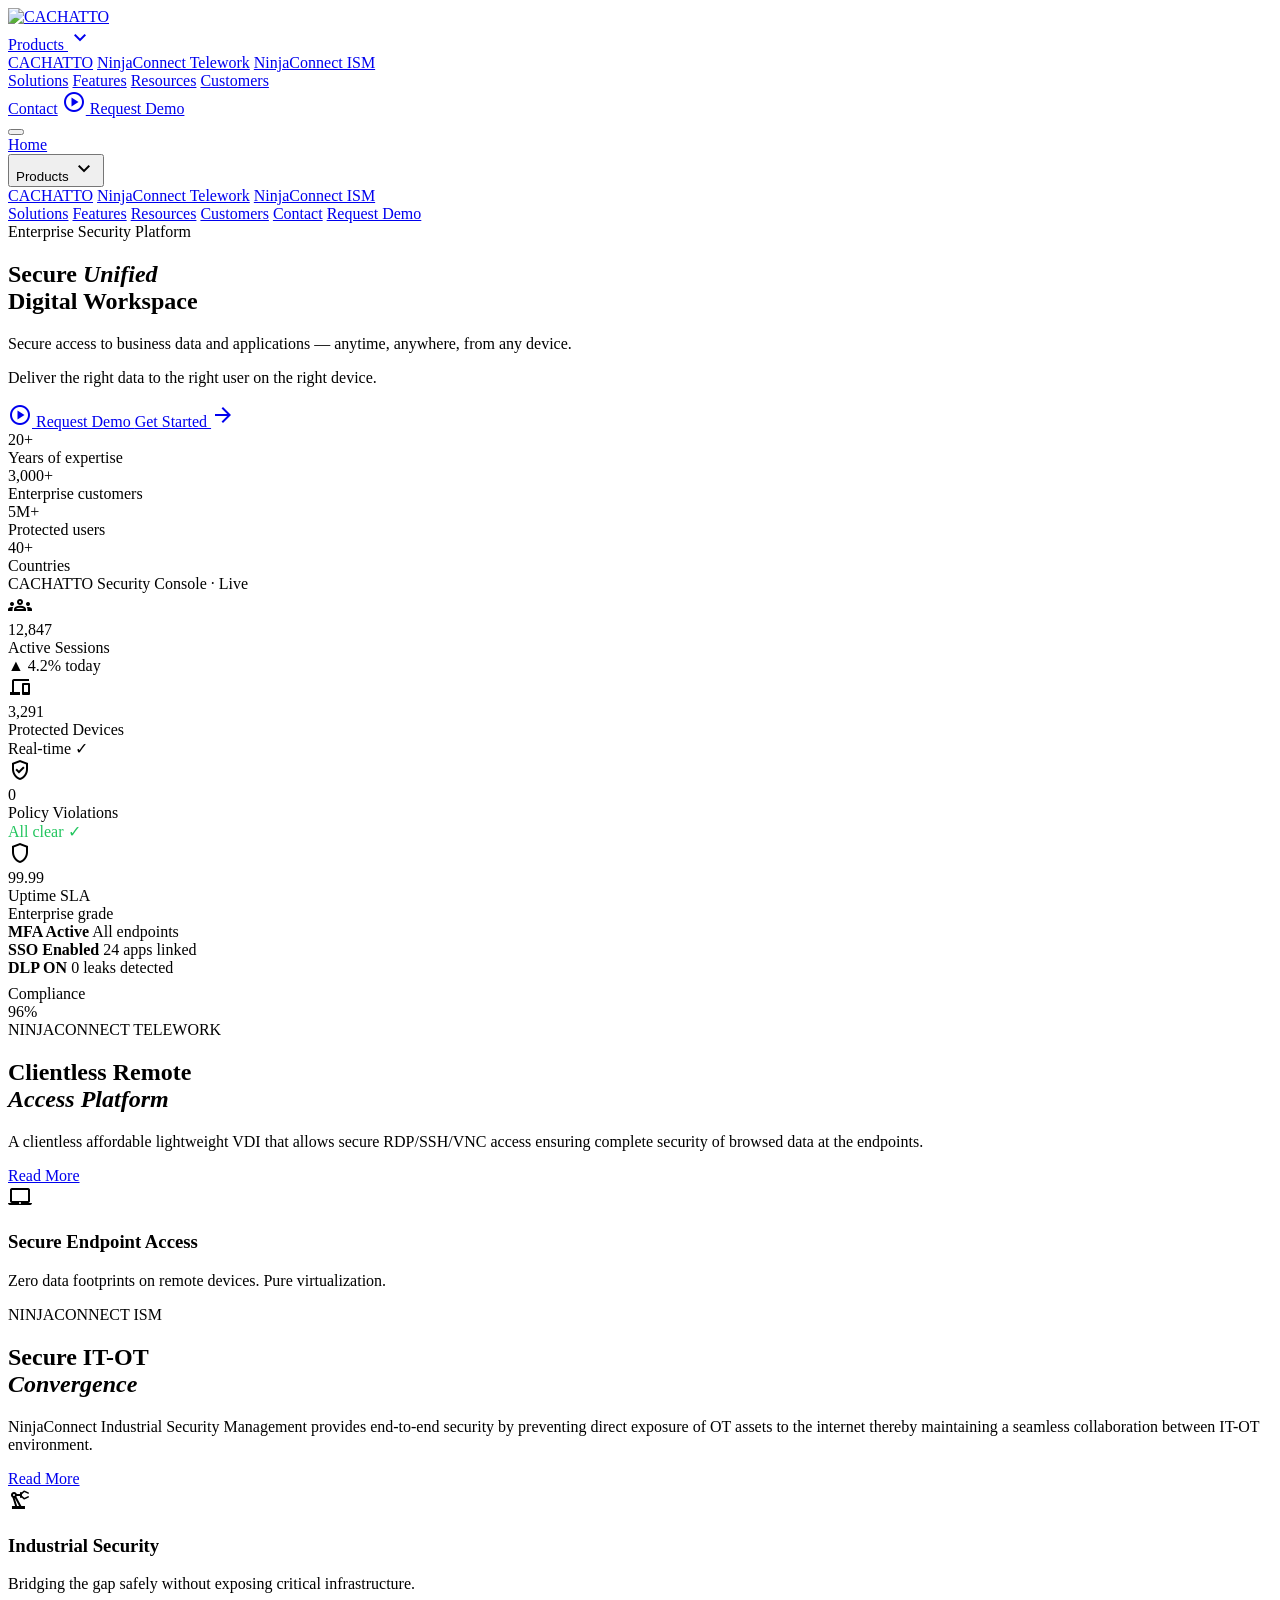
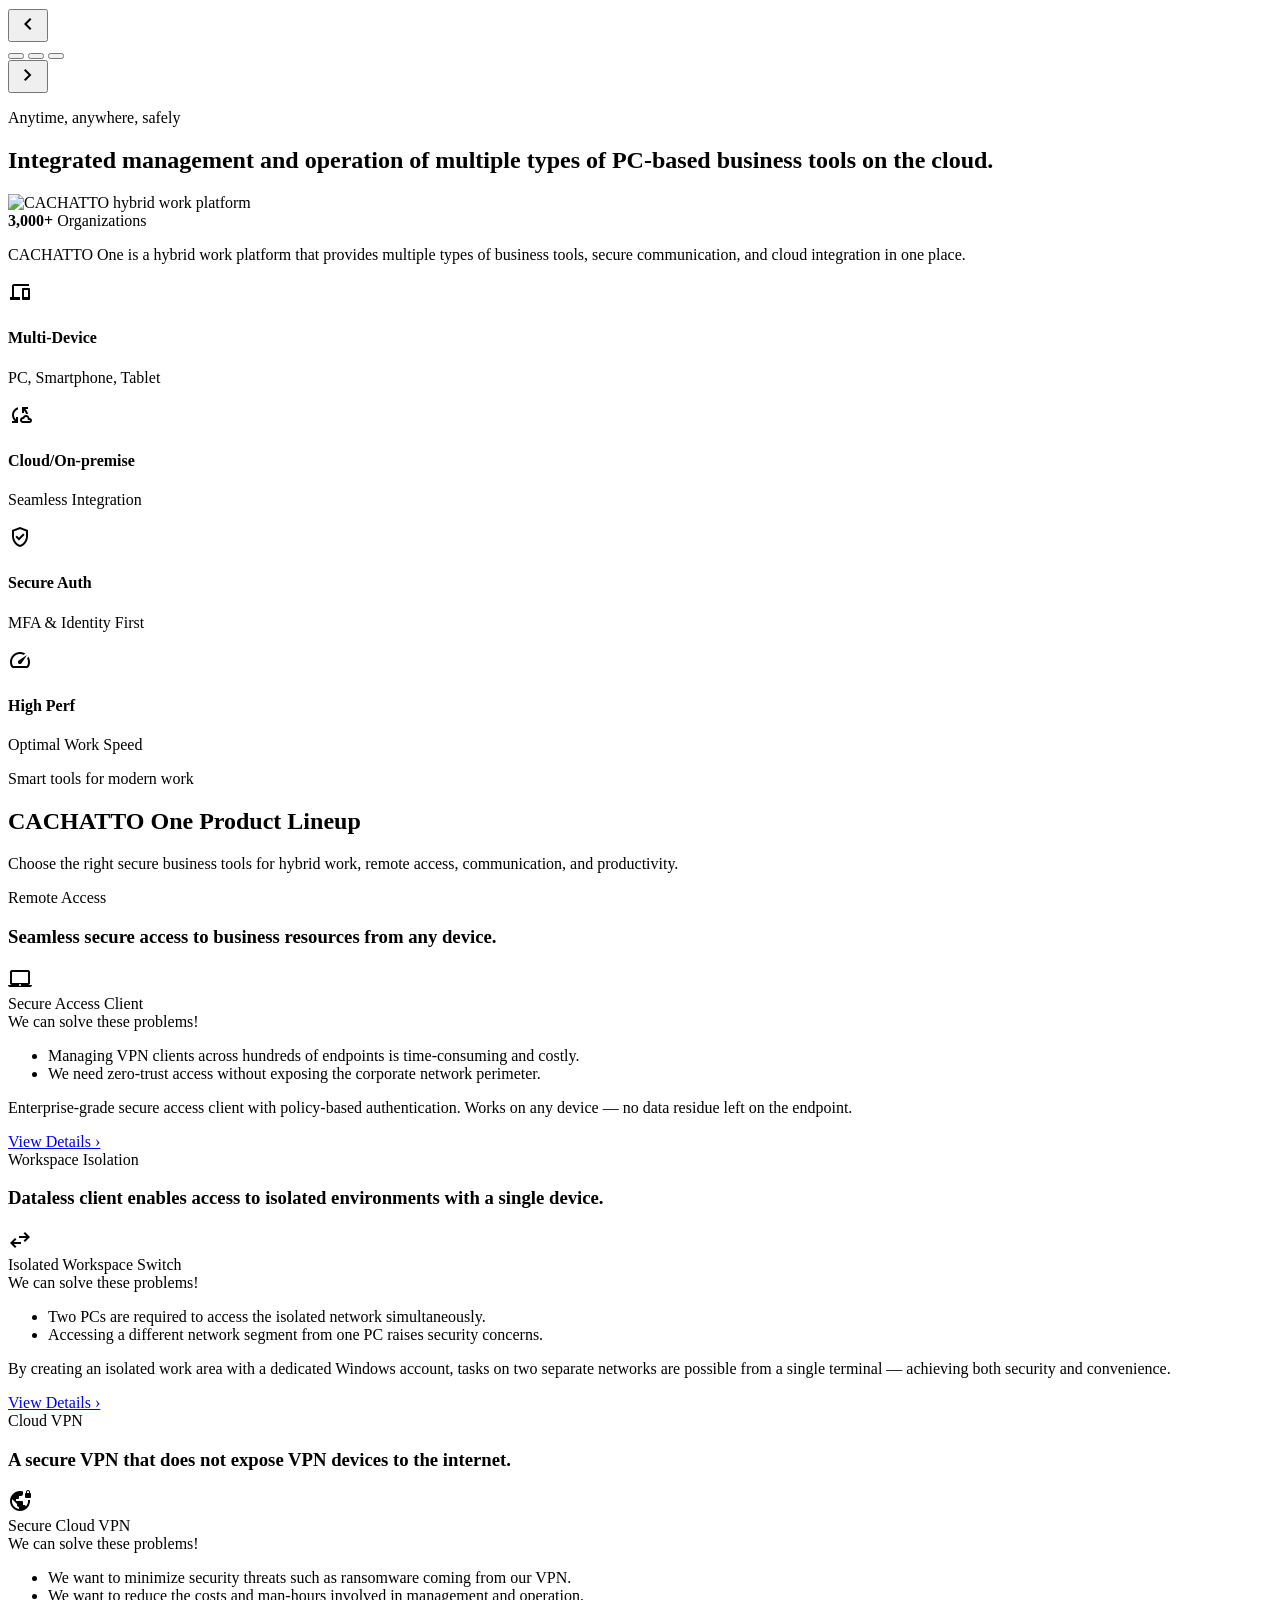
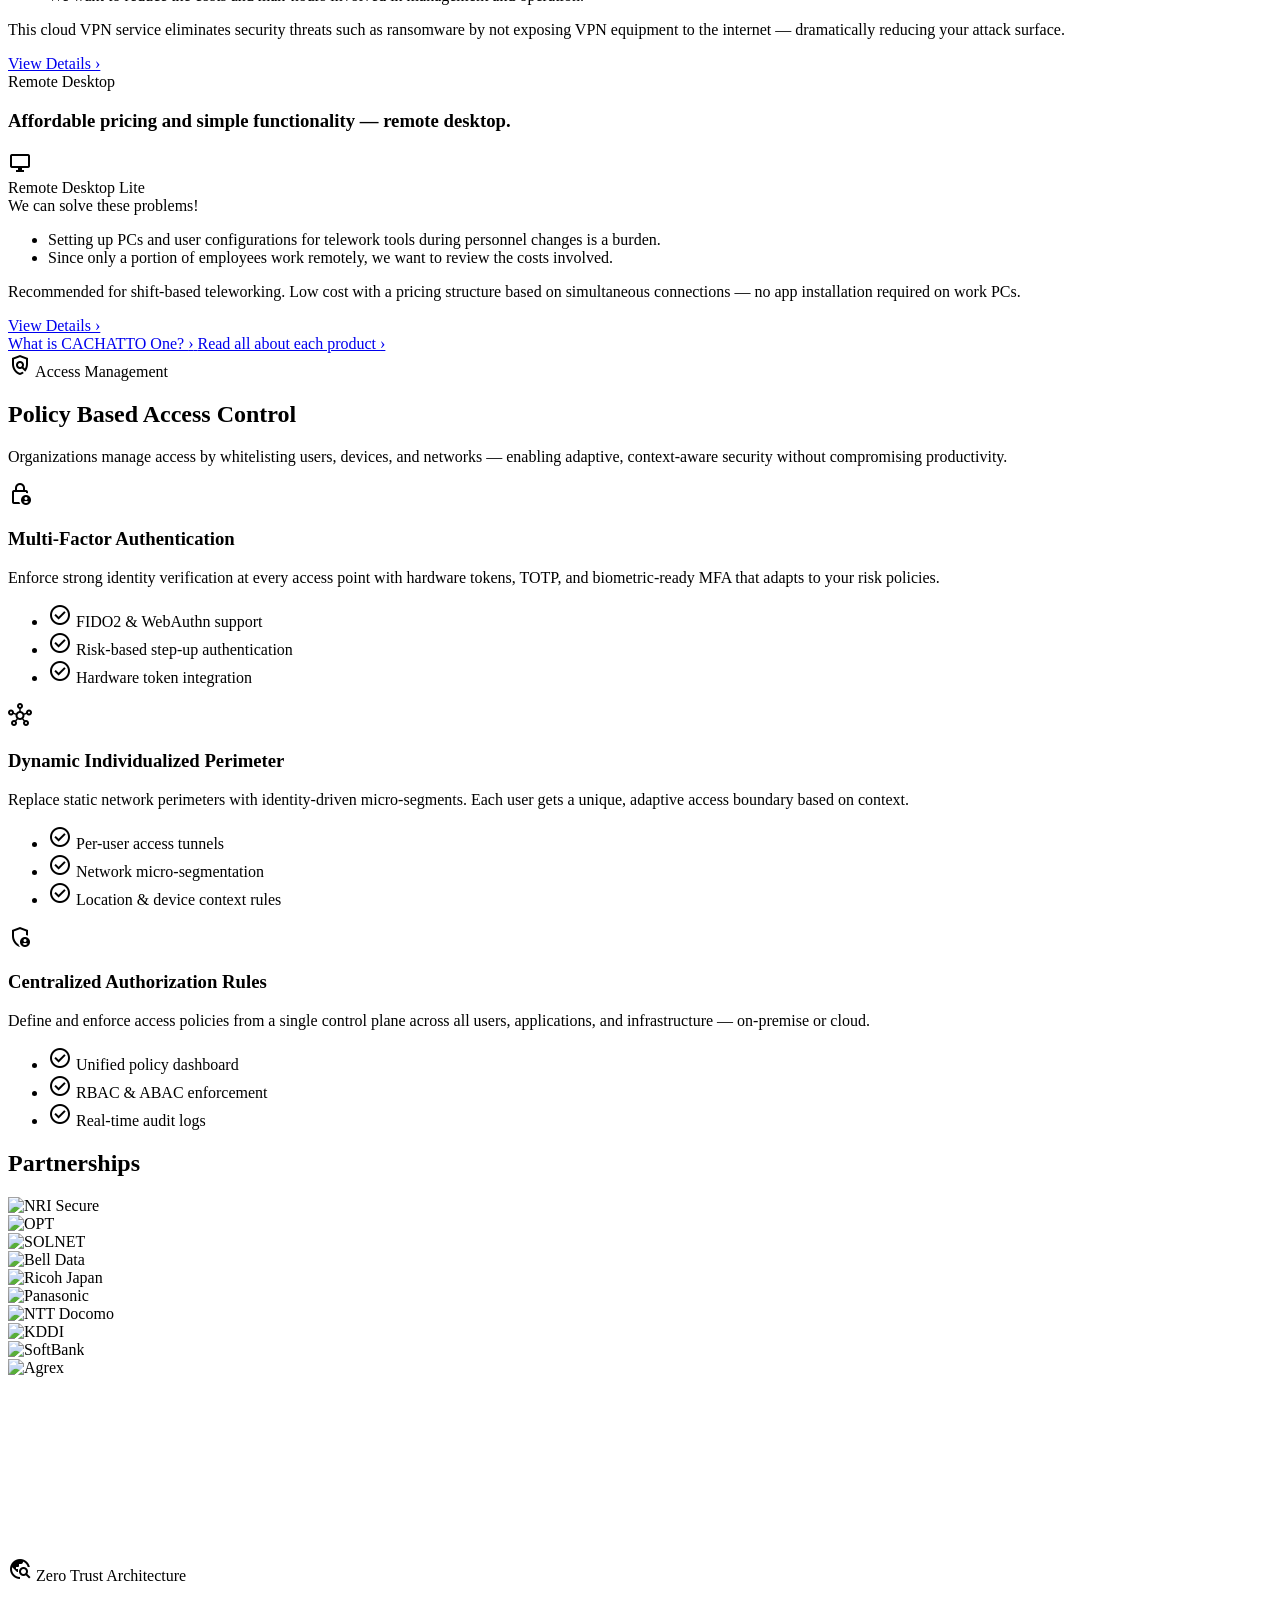
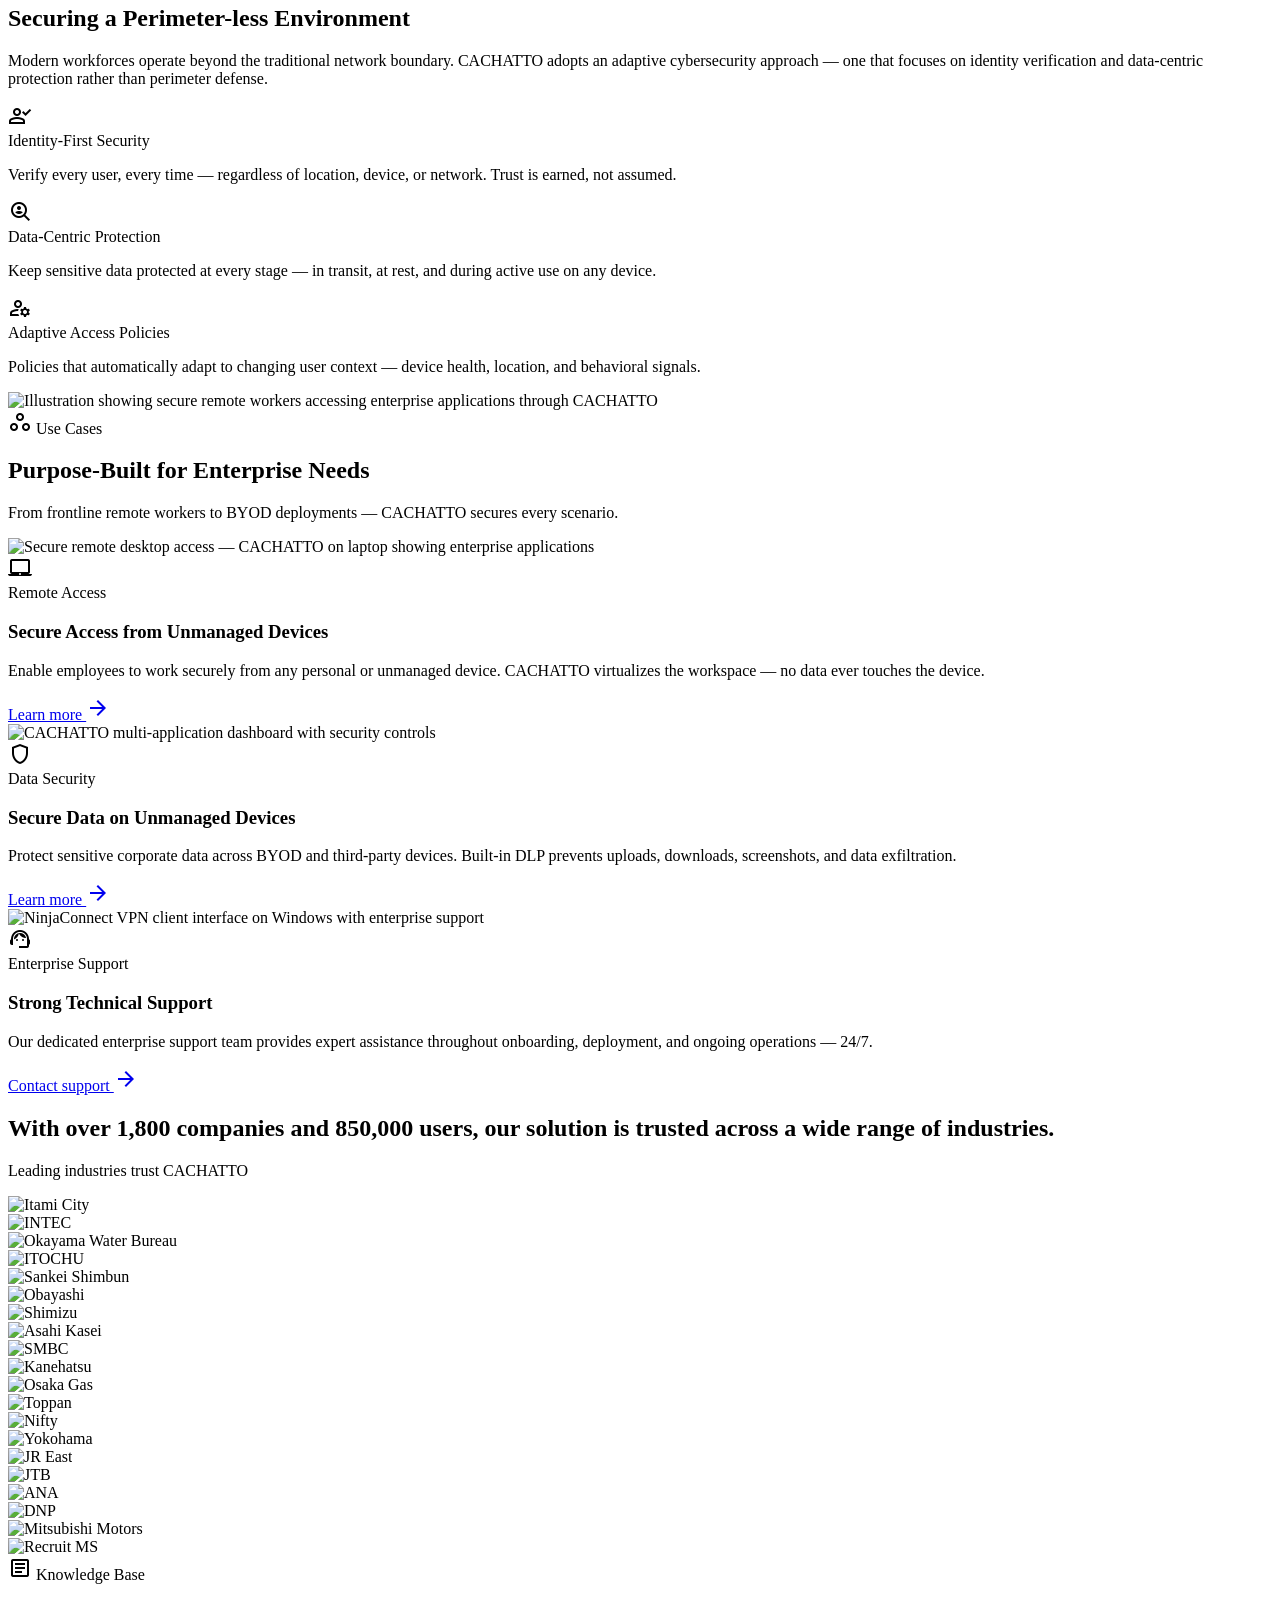
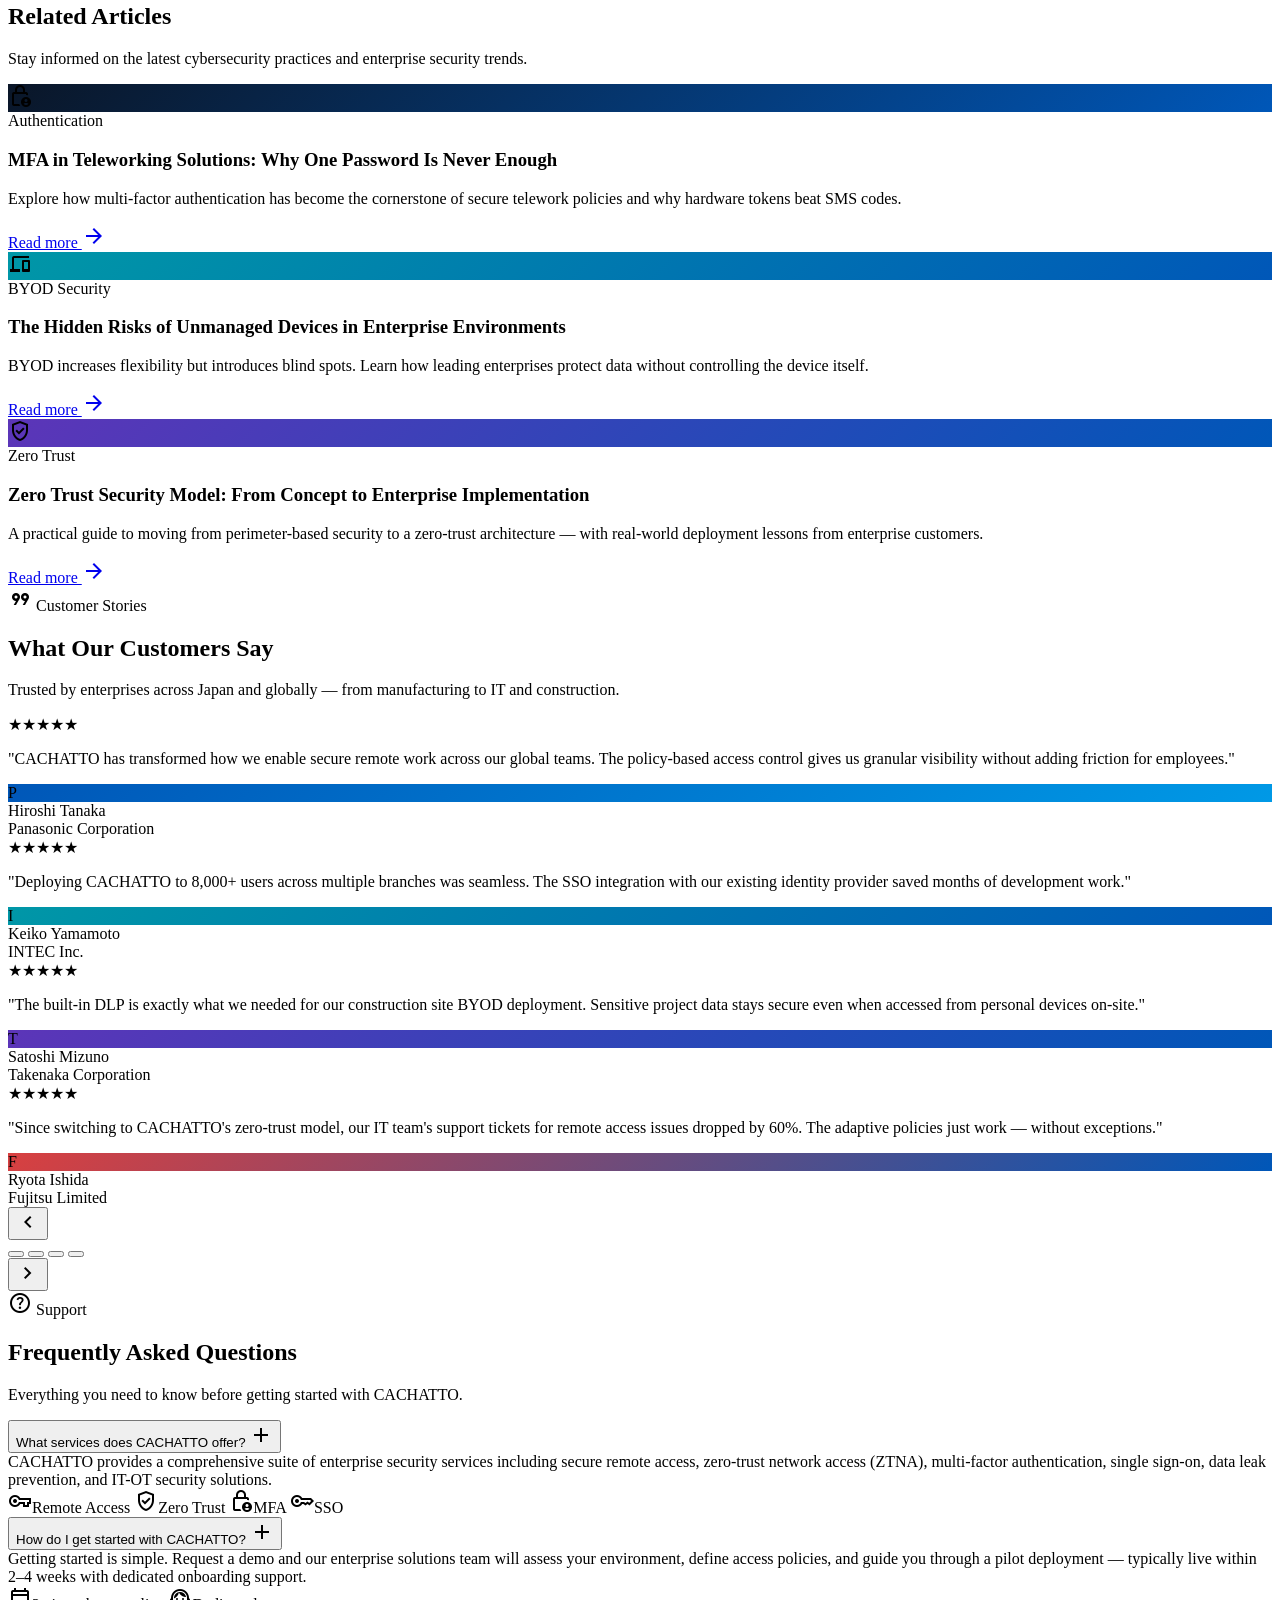
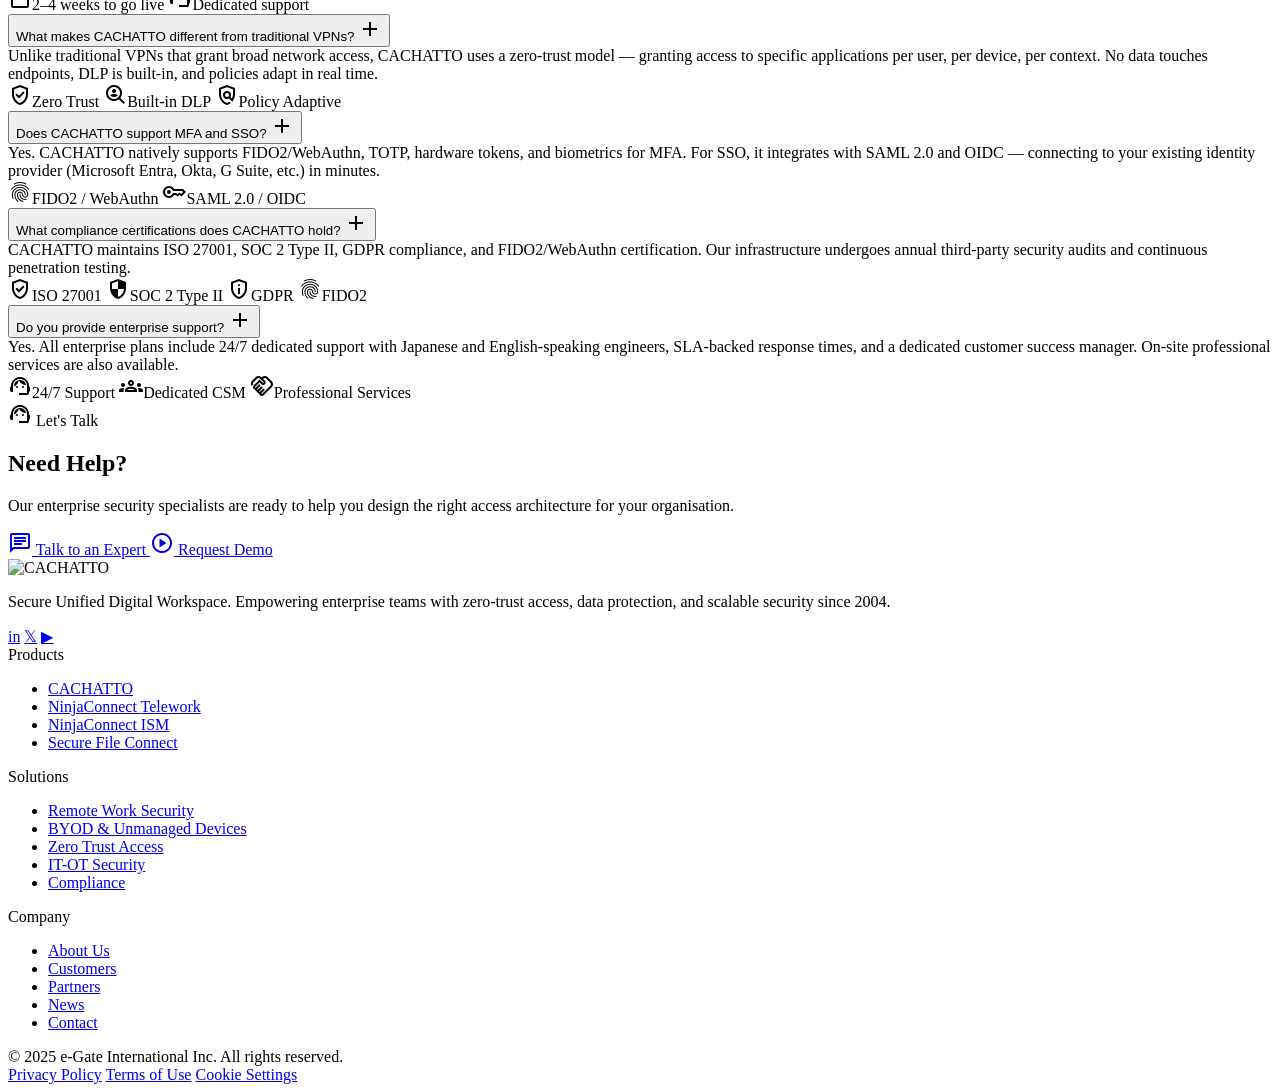
==== commit 9acd0902: "Implement interactive hero slider with infinite loop, touch support, and autoplay functionality" ====
--- a/index.html
+++ b/index.html
@@ -19,7 +19,7 @@
   <link rel="stylesheet"
     href="https://fonts.googleapis.com/css2?family=Material+Symbols+Outlined:opsz,wght,FILL,GRAD@24,400,0,0" />
 
-  <link rel="stylesheet" href="style.css" />
+  <link rel="stylesheet" href="css/main.css" />
 </head>
 
 <body>
@@ -31,7 +31,7 @@
     <div class="nav__inner">
 
       <a href="#" class="nav__logo" id="logoHome" aria-label="CACHATTO home">
-        <img src="Assets/logo_c1_h_clr.svg" alt="CACHATTO" width="140" height="28" />
+        <img src="assets/images/logos/logo_c1_h_clr.svg" alt="CACHATTO" width="140" height="28" />
       </a>
 
       <div class="nav__links" role="list">
@@ -52,7 +52,7 @@
 
       <div class="nav__ctas">
         <a href="#contact" class="nav__contact">Contact</a>
-        <a href="#cta" class="btn btn-primary" id="navDemo">
+        <a href="brochure_cachatto_one.html" class="btn btn-primary" id="navDemo">
           <span class="material-symbols-outlined">play_circle</span>
           Request Demo
         </a>
@@ -80,7 +80,7 @@
     <a href="#articles">Resources</a>
     <a href="#testimonials">Customers</a>
     <a href="#contact">Contact</a>
-    <a href="#cta" class="btn btn-primary">Request Demo</a>
+    <a href="brochure_cachatto_one.html" class="btn btn-primary">Request Demo</a>
   </nav>
 
 
@@ -117,7 +117,7 @@
                 </p>
 
                 <div class="hero__ctas">
-                  <a href="#cta" class="btn btn-primary" id="heroDemo">
+                  <a href="brochure_cachatto_one.html" class="btn btn-primary" id="heroDemo">
                     <span class="material-symbols-outlined">play_circle</span>
                     Request Demo
                   </a>
@@ -352,7 +352,7 @@
 
       <div class="hybrid-content fade-up">
         <div class="hybrid-image">
-          <img src="Assets/concept_cachatto_2.png" alt="CACHATTO hybrid work platform" loading="lazy" />
+          <img src="assets/images/misc/concept_cachatto_2.png" alt="CACHATTO hybrid work platform" loading="lazy" />
           <div class="hybrid-image-badge">
             <strong>3,000+</strong>
             <span>Organizations</span>
@@ -843,7 +843,7 @@
       </div>
 
       <div class="perimeter-visual">
-        <img src="Assets/concept_cachatto_2.png"
+        <img src="assets/images/misc/concept_cachatto_2.png"
           alt="Illustration showing secure remote workers accessing enterprise applications through CACHATTO"
           loading="lazy" />
       </div>
@@ -872,7 +872,7 @@
       <!-- Use Case 1 -->
       <article class="uc-card fade-up d1" aria-labelledby="uc1title">
         <div class="uc-card__image">
-          <img src="Assets/device_crd.webp"
+          <img src="assets/images/products/device_crd.webp"
             alt="Secure remote desktop access — CACHATTO on laptop showing enterprise applications" loading="lazy" />
         </div>
         <div class="uc-card__body">
@@ -897,8 +897,8 @@
       <!-- Use Case 2 -->
       <article class="uc-card fade-up d2" aria-labelledby="uc2title">
         <div class="uc-card__image">
-          <img src="Assets/device_cscad.webp" alt="CACHATTO multi-application dashboard with security controls"
-            loading="lazy" />
+          <img src="assets/images/products/device_cscad.webp"
+            alt="CACHATTO multi-application dashboard with security controls" loading="lazy" />
         </div>
         <div class="uc-card__body">
           <div class="uc-card__top">
@@ -922,7 +922,7 @@
       <!-- Use Case 3 -->
       <article class="uc-card fade-up d3" aria-labelledby="uc3title">
         <div class="uc-card__image">
-          <img src="Assets/device_ncvpn_c1.webp"
+          <img src="assets/images/products/device_ncvpn_c1.webp"
             alt="NinjaConnect VPN client interface on Windows with enterprise support" loading="lazy" />
         </div>
         <div class="uc-card__body">
@@ -961,29 +961,31 @@
 
     <div class="trusted-grid">
       <!-- 20 Items -->
-      <div class="trusted-logo"><img src="./Assets/city-itami.png" alt="Itami City" loading="lazy"></div>
-      <div class="trusted-logo"><img src="./Assets/intec.png" alt="INTEC" loading="lazy"></div>
-      <div class="trusted-logo"><img src="./Assets/water-okayama.png" alt="Okayama Water Bureau" loading="lazy"></div>
-      <div class="trusted-logo"><img src="./Assets/kanadevia.png" alt="ITOCHU" loading="lazy"></div>
-      <div class="trusted-logo"><img src="./Assets/sanno.png" alt="Sankei Shimbun" loading="lazy"></div>
-
-      <div class="trusted-logo"><img src="./Assets/ctc-g.png" alt="Obayashi" loading="lazy"></div>
-      <div class="trusted-logo"><img src="Assets/jred.png" alt="Shimizu" loading="lazy"></div>
-      <div class="trusted-logo"><img src="Assets/shikoku-gas.png" alt="Asahi Kasei" loading="lazy"></div>
-      <div class="trusted-logo"><img src="Assets/sumitomo-rd.png" alt="SMBC" loading="lazy"></div>
-      <div class="trusted-logo"><img src="Assets/daikin-china.png" alt="Kanehatsu" loading="lazy"></div>
-
-      <div class="trusted-logo"><img src="Assets/taiju-life.png" alt="Osaka Gas" loading="lazy"></div>
-      <div class="trusted-logo"><img src="Assets/taiho.png" alt="Toppan" loading="lazy"></div>
-      <div class="trusted-logo"><img src="Assets/takenaka.png" alt="Nifty" loading="lazy"></div>
-      <div class="trusted-logo"><img src="Assets/teijin.png" alt="Yokohama" loading="lazy"></div>
-      <div class="trusted-logo"><img src="Assets/tokyorope.png" alt="JR East" loading="lazy"></div>
-
-      <div class="trusted-logo"><img src="Assets/nissay.png" alt="JTB" loading="lazy"></div>
-      <div class="trusted-logo"><img src="Assets/psn.png" alt="ANA" loading="lazy"></div>
-      <div class="trusted-logo"><img src="Assets/meijiyasuda.png" alt="DNP" loading="lazy"></div>
-      <div class="trusted-logo"><img src="Assets/united-arrows.png" alt="Mitsubishi Motors" loading="lazy"></div>
-      <div class="trusted-logo"><img src="Assets/recruit_ms.png" alt="Recruit MS" loading="lazy"></div>
+      <div class="trusted-logo"><img src="assets/images/clients/city-itami.png" alt="Itami City" loading="lazy"></div>
+      <div class="trusted-logo"><img src="assets/images/clients/intec.png" alt="INTEC" loading="lazy"></div>
+      <div class="trusted-logo"><img src="assets/images/clients/water-okayama.png" alt="Okayama Water Bureau"
+          loading="lazy"></div>
+      <div class="trusted-logo"><img src="assets/images/clients/kanadevia.png" alt="ITOCHU" loading="lazy"></div>
+      <div class="trusted-logo"><img src="assets/images/clients/sanno.png" alt="Sankei Shimbun" loading="lazy"></div>
+
+      <div class="trusted-logo"><img src="assets/images/clients/ctc-g.png" alt="Obayashi" loading="lazy"></div>
+      <div class="trusted-logo"><img src="assets/images/clients/jred.png" alt="Shimizu" loading="lazy"></div>
+      <div class="trusted-logo"><img src="assets/images/clients/shikoku-gas.png" alt="Asahi Kasei" loading="lazy"></div>
+      <div class="trusted-logo"><img src="assets/images/clients/sumitomo-rd.png" alt="SMBC" loading="lazy"></div>
+      <div class="trusted-logo"><img src="assets/images/clients/daikin-china.png" alt="Kanehatsu" loading="lazy"></div>
+
+      <div class="trusted-logo"><img src="assets/images/clients/taiju-life.png" alt="Osaka Gas" loading="lazy"></div>
+      <div class="trusted-logo"><img src="assets/images/clients/taiho.png" alt="Toppan" loading="lazy"></div>
+      <div class="trusted-logo"><img src="assets/images/clients/takenaka.png" alt="Nifty" loading="lazy"></div>
+      <div class="trusted-logo"><img src="assets/images/clients/teijin.png" alt="Yokohama" loading="lazy"></div>
+      <div class="trusted-logo"><img src="assets/images/clients/tokyorope.png" alt="JR East" loading="lazy"></div>
+
+      <div class="trusted-logo"><img src="assets/images/clients/nissay.png" alt="JTB" loading="lazy"></div>
+      <div class="trusted-logo"><img src="assets/images/clients/psn.png" alt="ANA" loading="lazy"></div>
+      <div class="trusted-logo"><img src="assets/images/clients/meijiyasuda.png" alt="DNP" loading="lazy"></div>
+      <div class="trusted-logo"><img src="assets/images/clients/united-arrows.png" alt="Mitsubishi Motors"
+          loading="lazy"></div>
+      <div class="trusted-logo"><img src="assets/images/clients/recruit_ms.png" alt="Recruit MS" loading="lazy"></div>
     </div>
   </section>
 
@@ -1303,7 +1305,7 @@
           <span class="material-symbols-outlined" aria-hidden="true">chat</span>
           Talk to an Expert
         </a>
-        <a href="#cta" class="btn btn-outline-white" id="ctaDemo">
+        <a href="brochure_cachatto_one.html" class="btn btn-outline-white" id="ctaDemo">
           <span class="material-symbols-outlined" aria-hidden="true">play_circle</span>
           Request Demo
         </a>
@@ -1320,7 +1322,7 @@
 
       <div class="footer__brand">
         <div class="footer__logo">
-          <img src="Assets/logo_c1_h_clr.svg" alt="CACHATTO" width="130" height="26" />
+          <img src="assets/images/logos/logo_c1_h_clr.svg" alt="CACHATTO" width="130" height="26" />
         </div>
         <p class="footer__tagline">
           Secure Unified Digital Workspace. Empowering enterprise teams with zero-trust access, data protection, and
@@ -1379,7 +1381,7 @@
     </div>
   </footer>
 
-  <script src="script.js"></script>
+  <script type="module" src="js/main.js"></script>
 </body>
 
 </html>
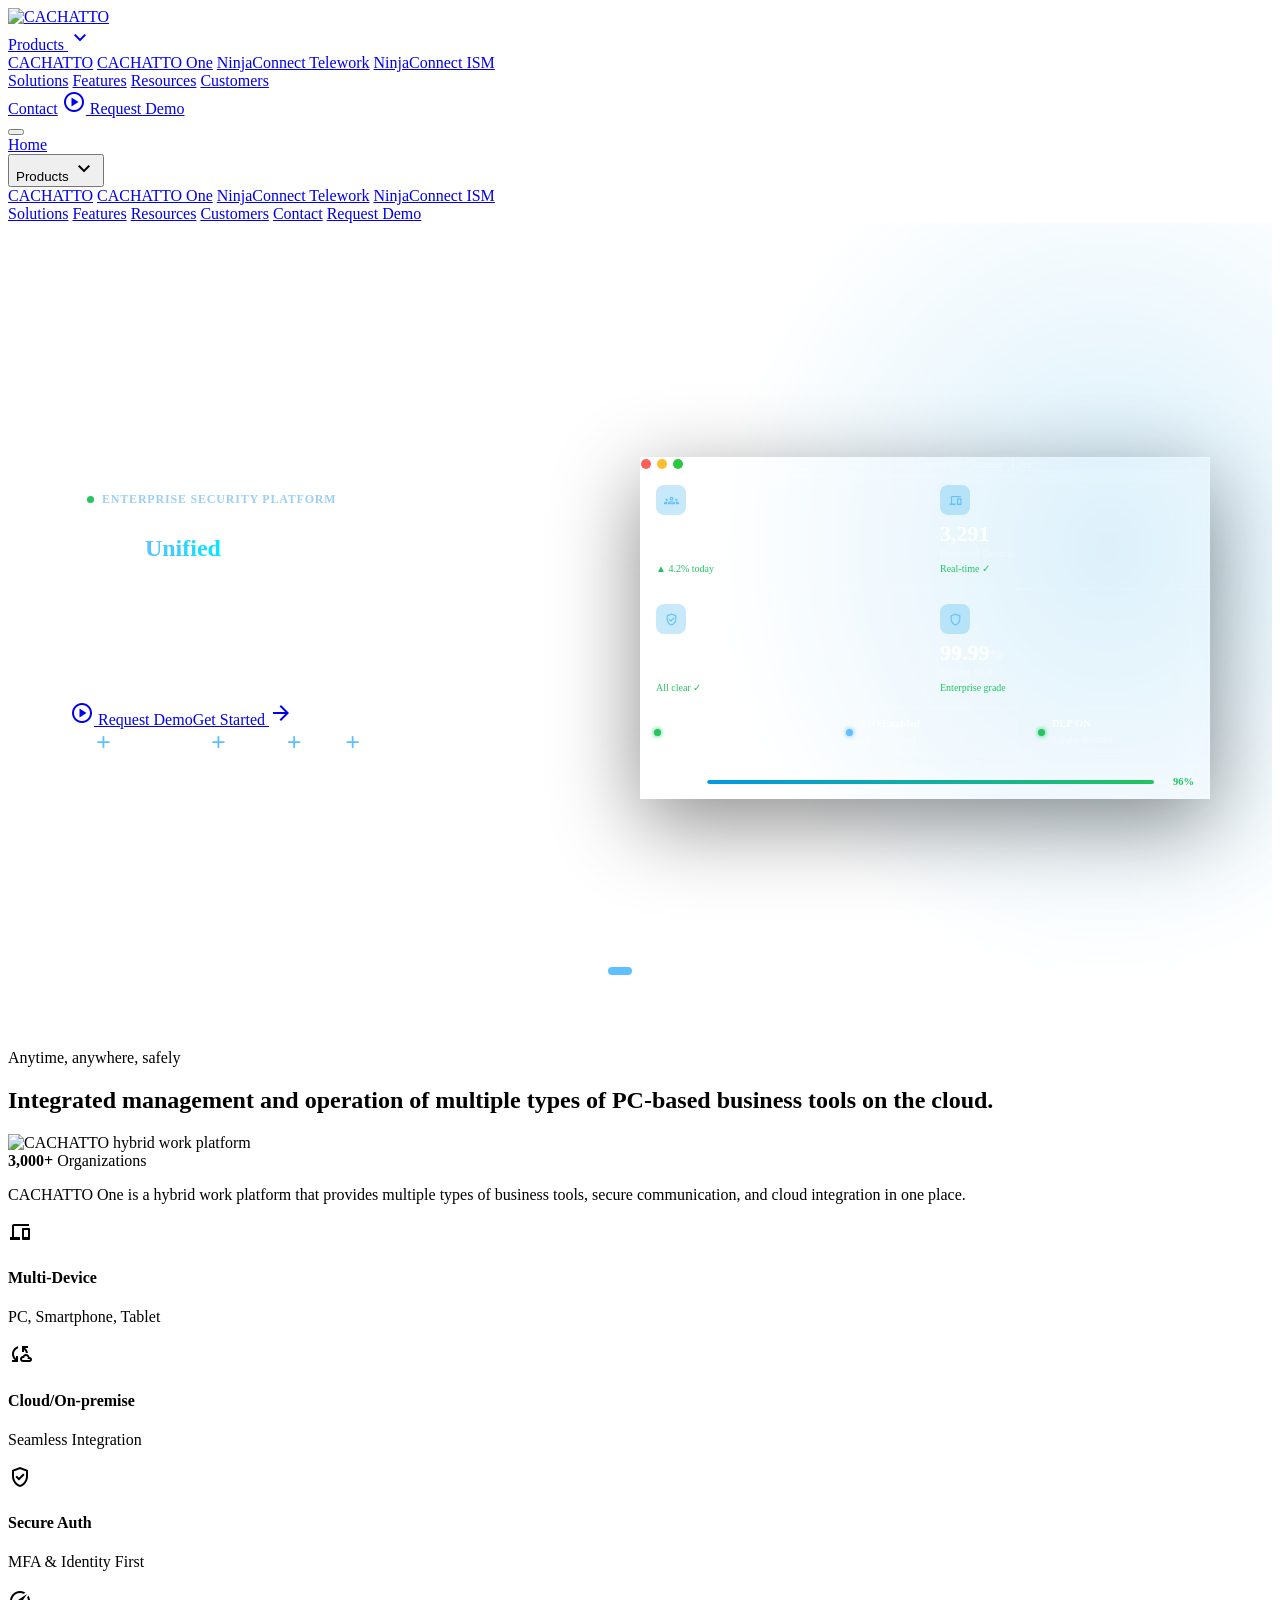
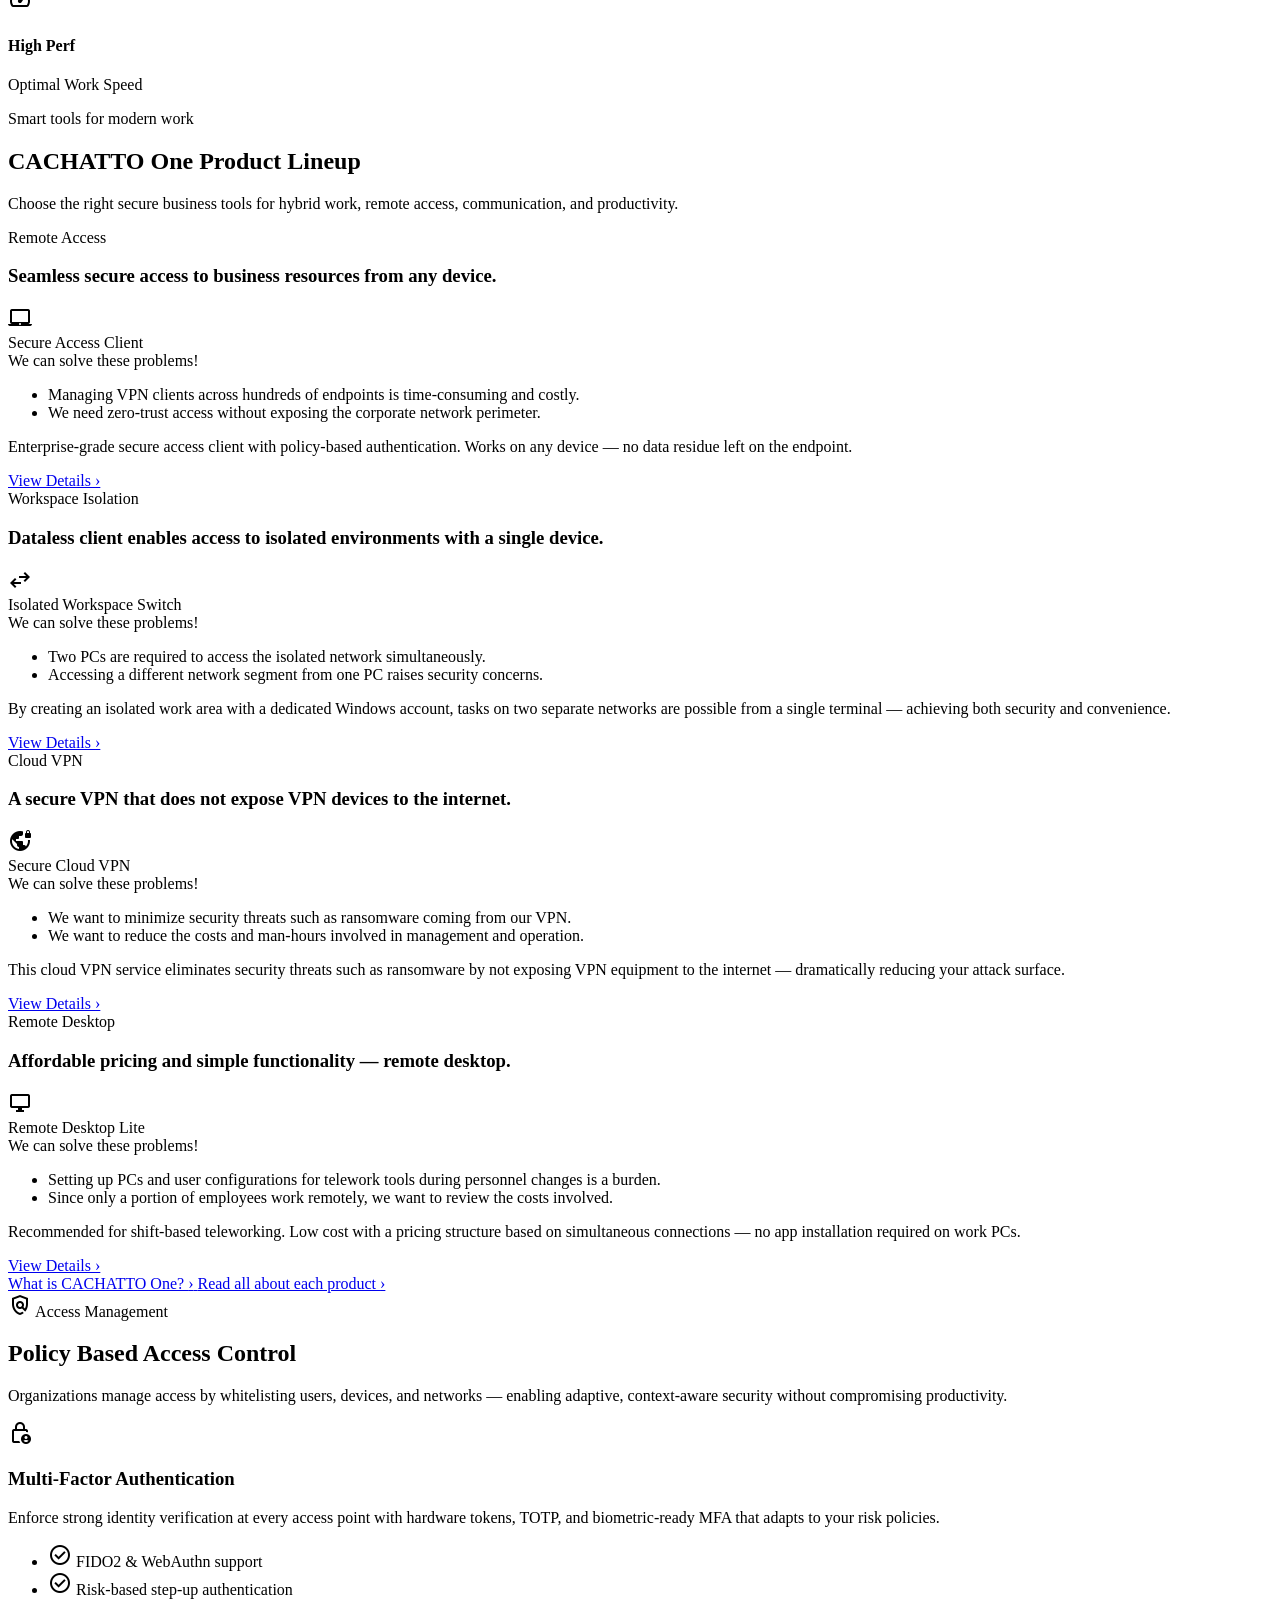
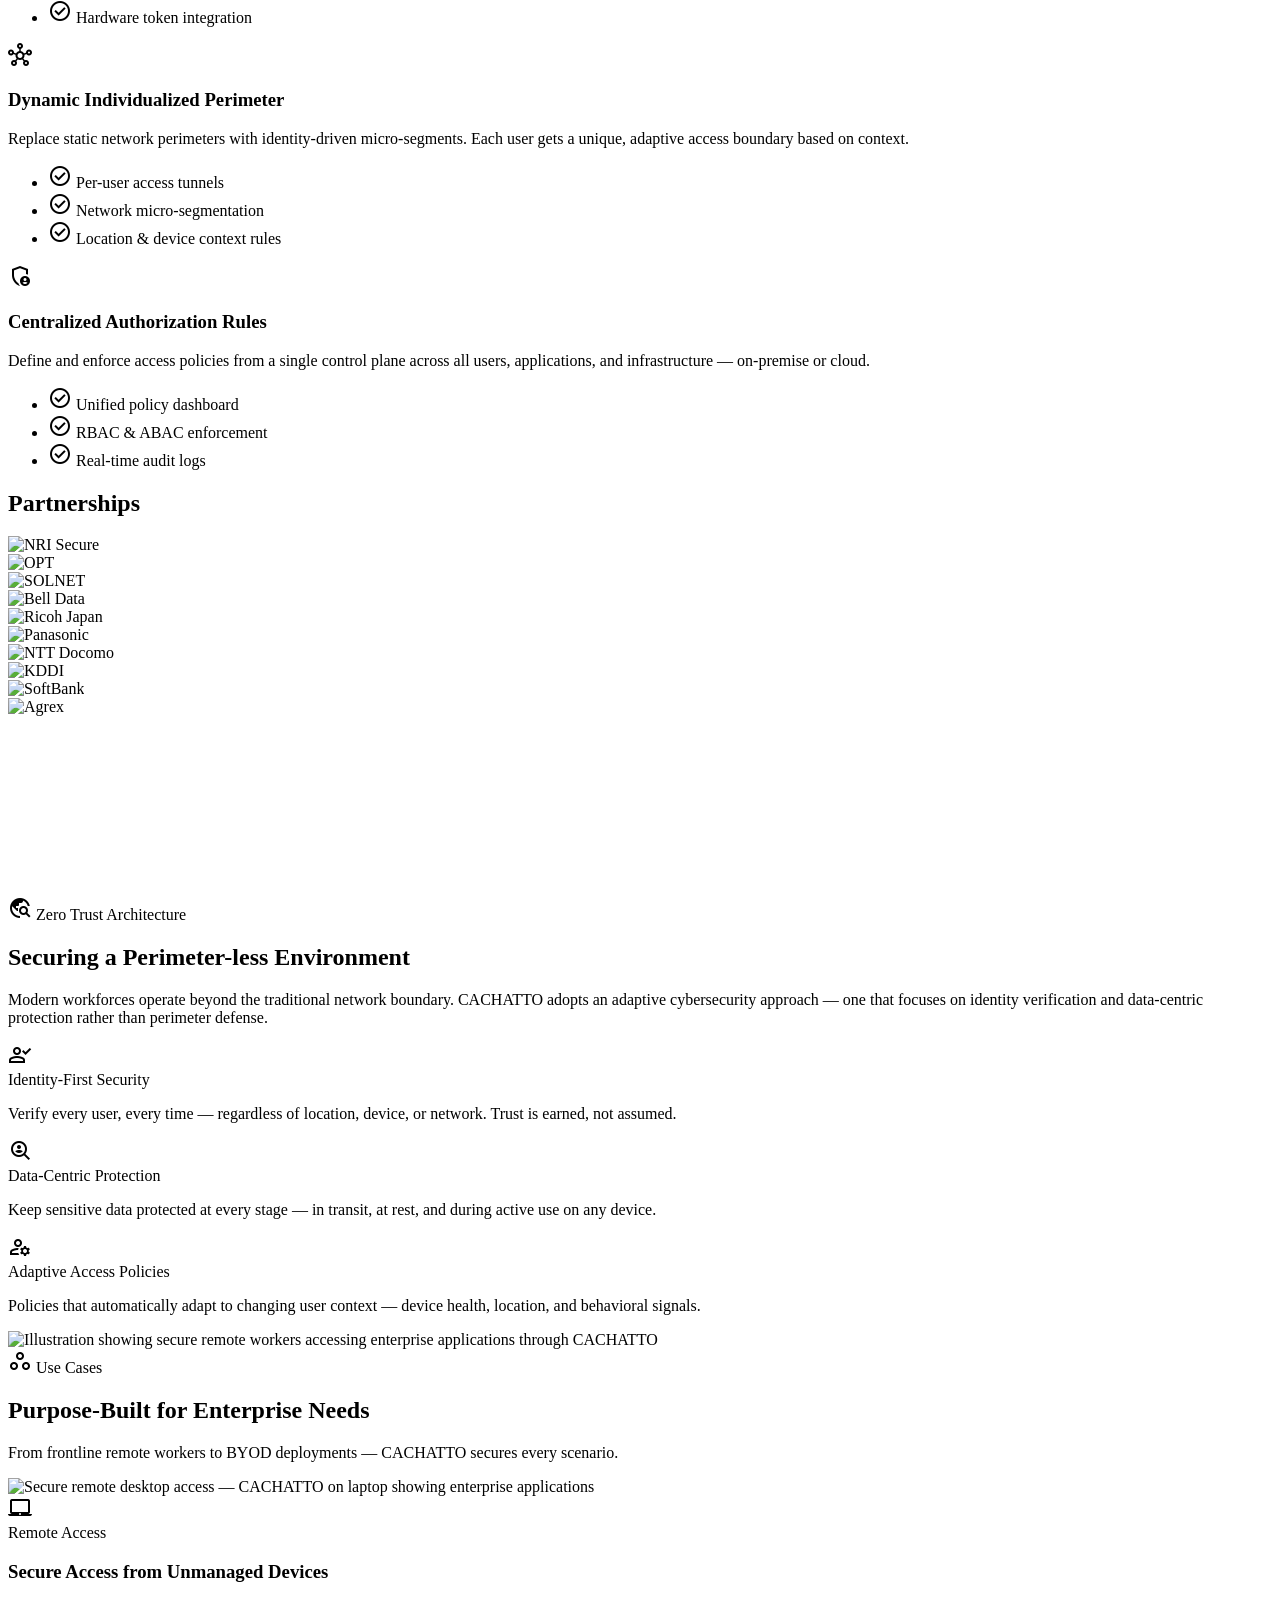
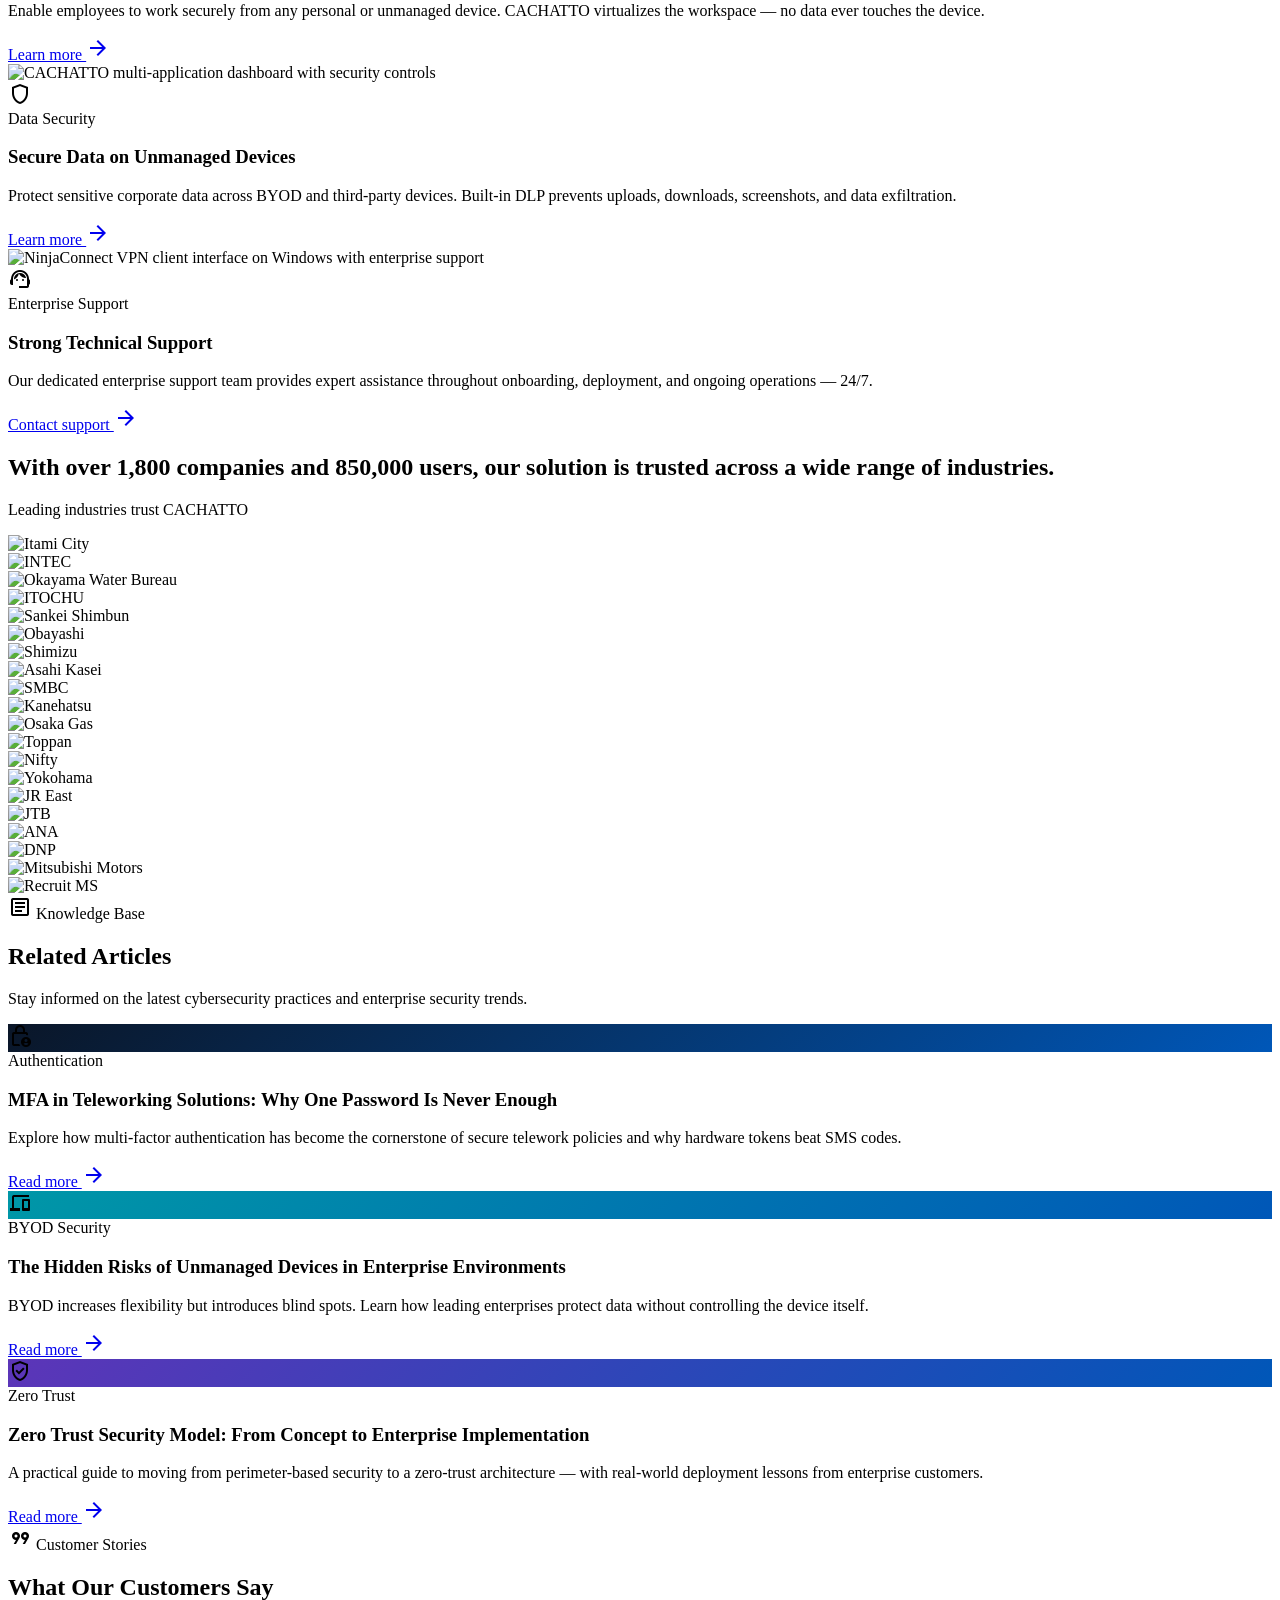
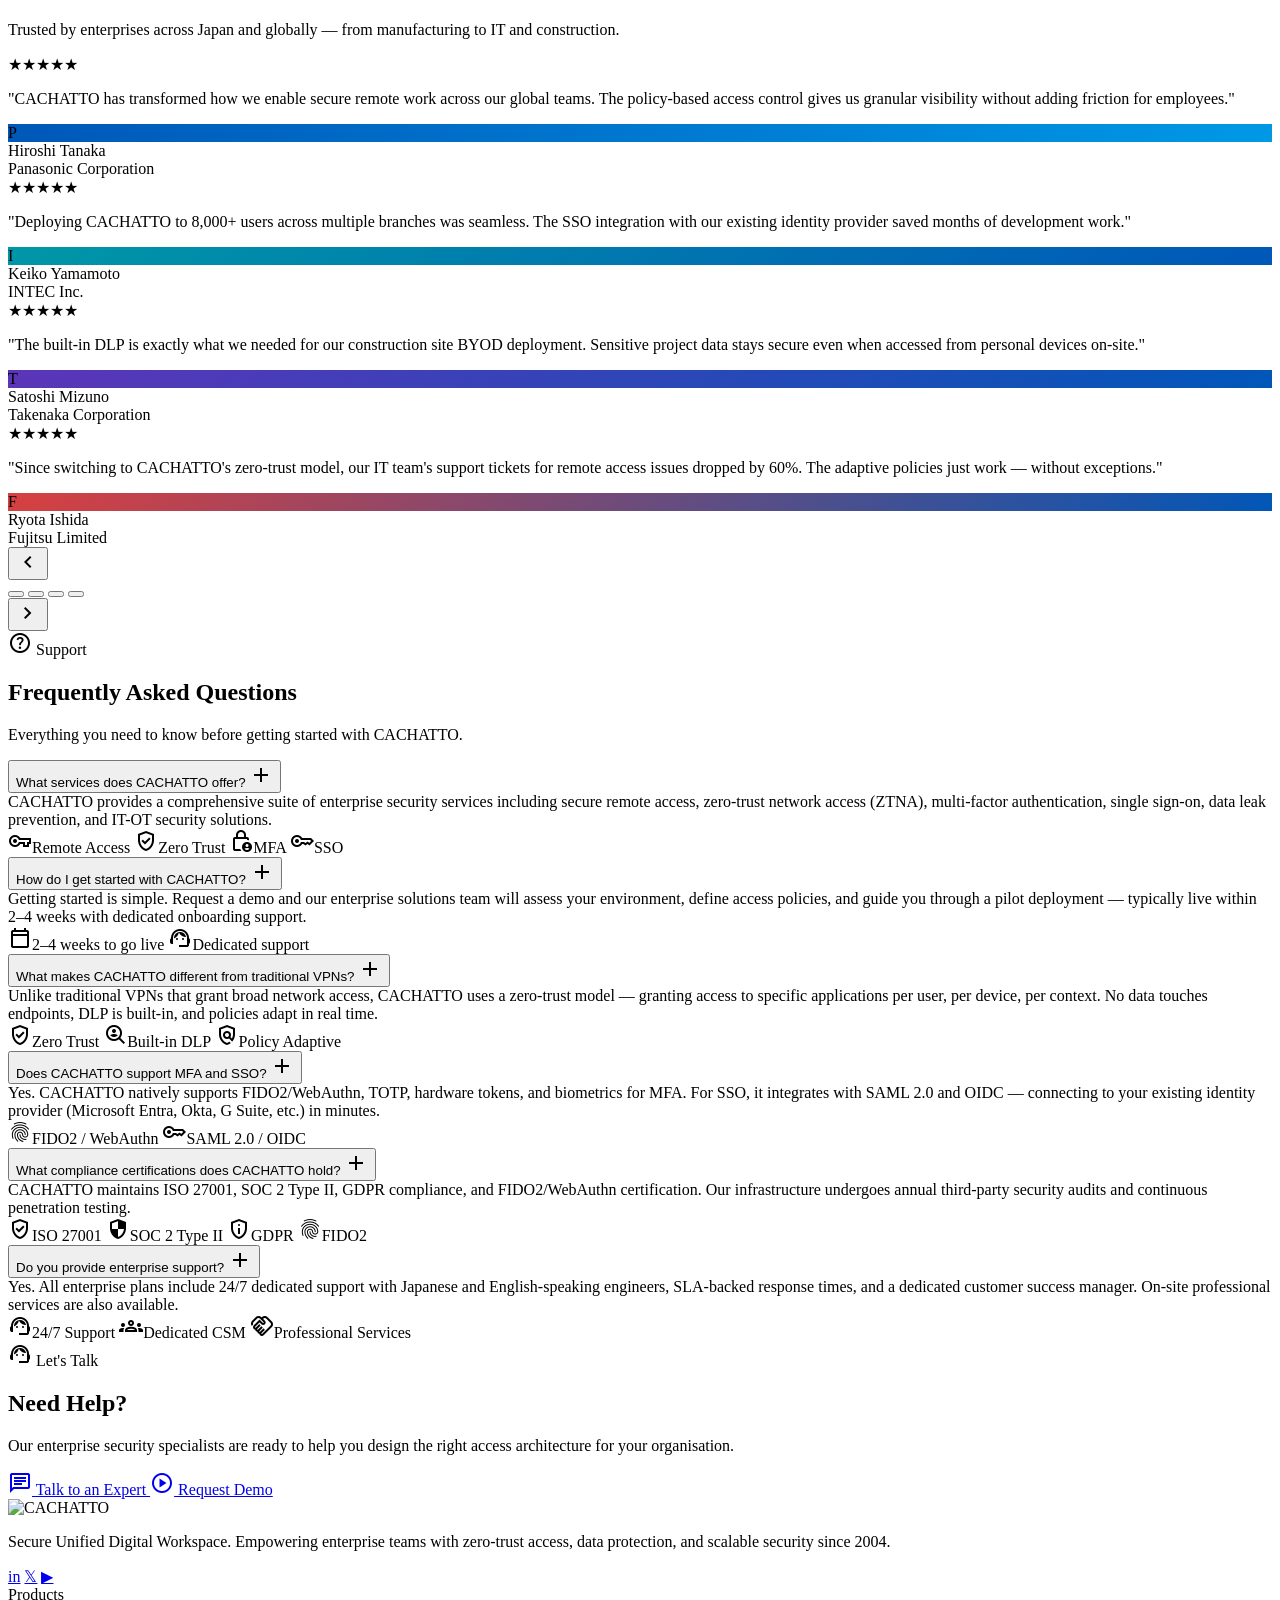
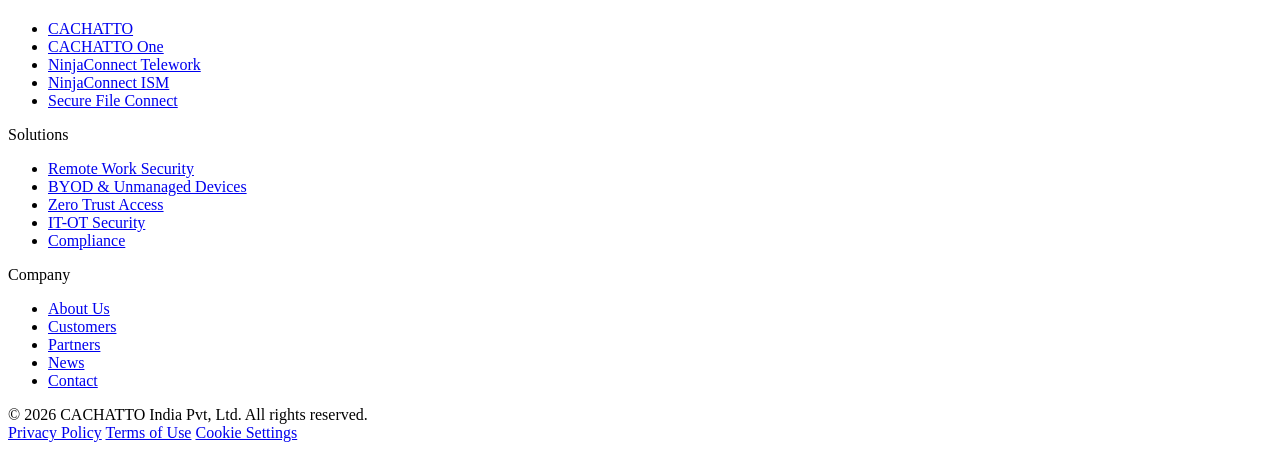
==== commit a59991d4: "Add CACHATTO One landing page and supporting assets including new CSS sections and product imagery" ====
--- a/index.html
+++ b/index.html
@@ -40,6 +40,7 @@
               class="material-symbols-outlined">expand_more</span></a>
           <div class="nav__dropdown-menu">
             <a href="cachatto.html">CACHATTO</a>
+            <a href="cachatto-one.html">CACHATTO One</a>
             <a href="#hero" class="slide-link" data-slide="1">NinjaConnect Telework</a>
             <a href="#hero" class="slide-link" data-slide="2">NinjaConnect ISM</a>
           </div>
@@ -71,6 +72,7 @@
       <button class="nav__mobile-toggle">Products <span class="material-symbols-outlined">expand_more</span></button>
       <div class="nav__mobile-menu">
         <a href="cachatto.html">CACHATTO</a>
+        <a href="cachatto-one.html">CACHATTO One</a>
         <a href="#hero" class="slide-link" data-slide="1">NinjaConnect Telework</a>
         <a href="#hero" class="slide-link" data-slide="2">NinjaConnect ISM</a>
       </div>
@@ -1339,6 +1341,7 @@
         <div class="footer__col-title">Products</div>
         <ul>
           <li><a href="#">CACHATTO</a></li>
+          <li><a href="cachatto-one.html">CACHATTO One</a></li>
           <li><a href="#">NinjaConnect Telework</a></li>
           <li><a href="#">NinjaConnect ISM</a></li>
           <li><a href="#">Secure File Connect</a></li>
@@ -1371,7 +1374,7 @@
 
     <div class="footer__bottom">
       <span class="footer__copy">
-        &copy; 2025 e-Gate International Inc. All rights reserved.
+        &copy; 2026 CACHATTO India Pvt, Ltd. All rights reserved.
       </span>
       <nav class="footer__legal" aria-label="Legal links">
         <a href="#">Privacy Policy</a>
--- a/css/main.css
+++ b/css/main.css
@@ -0,0 +1,38 @@
+/* ============================================================
+   CACHATTO – Master CSS
+   Imports all modular stylesheets in dependency order.
+   ============================================================ */
+
+/* ── Base ───────────────────────────────────────────────────── */
+@import "base/variables.css";
+@import "base/reset.css";
+@import "base/typography.css";
+@import "base/utilities.css";
+@import "base/animations.css";
+
+/* ── Components ─────────────────────────────────────────────── */
+@import "components/buttons.css";
+@import "components/nav.css";
+@import "components/footer.css";
+
+/* ── Sections ───────────────────────────────────────────────── */
+@import "sections/hero.css";
+@import "sections/customer-showcase.css";
+@import "sections/trust-bar.css";
+@import "sections/policy.css";
+@import "sections/perimeter.css";
+@import "sections/usecases.css";
+@import "sections/features.css";
+@import "sections/articles.css";
+@import "sections/testimonials.css";
+@import "sections/faq.css";
+@import "sections/cta-banner.css";
+@import "sections/product-lineup.css";
+@import "sections/partnerships.css";
+@import "sections/trusted-clients.css";
+@import "sections/brochure.css";
+@import "sections/three-metrics.css";
+@import "sections/ideal-customer.css";
+
+/* ── Responsive (must be last) ──────────────────────────────── */
+@import "base/responsive.css";
